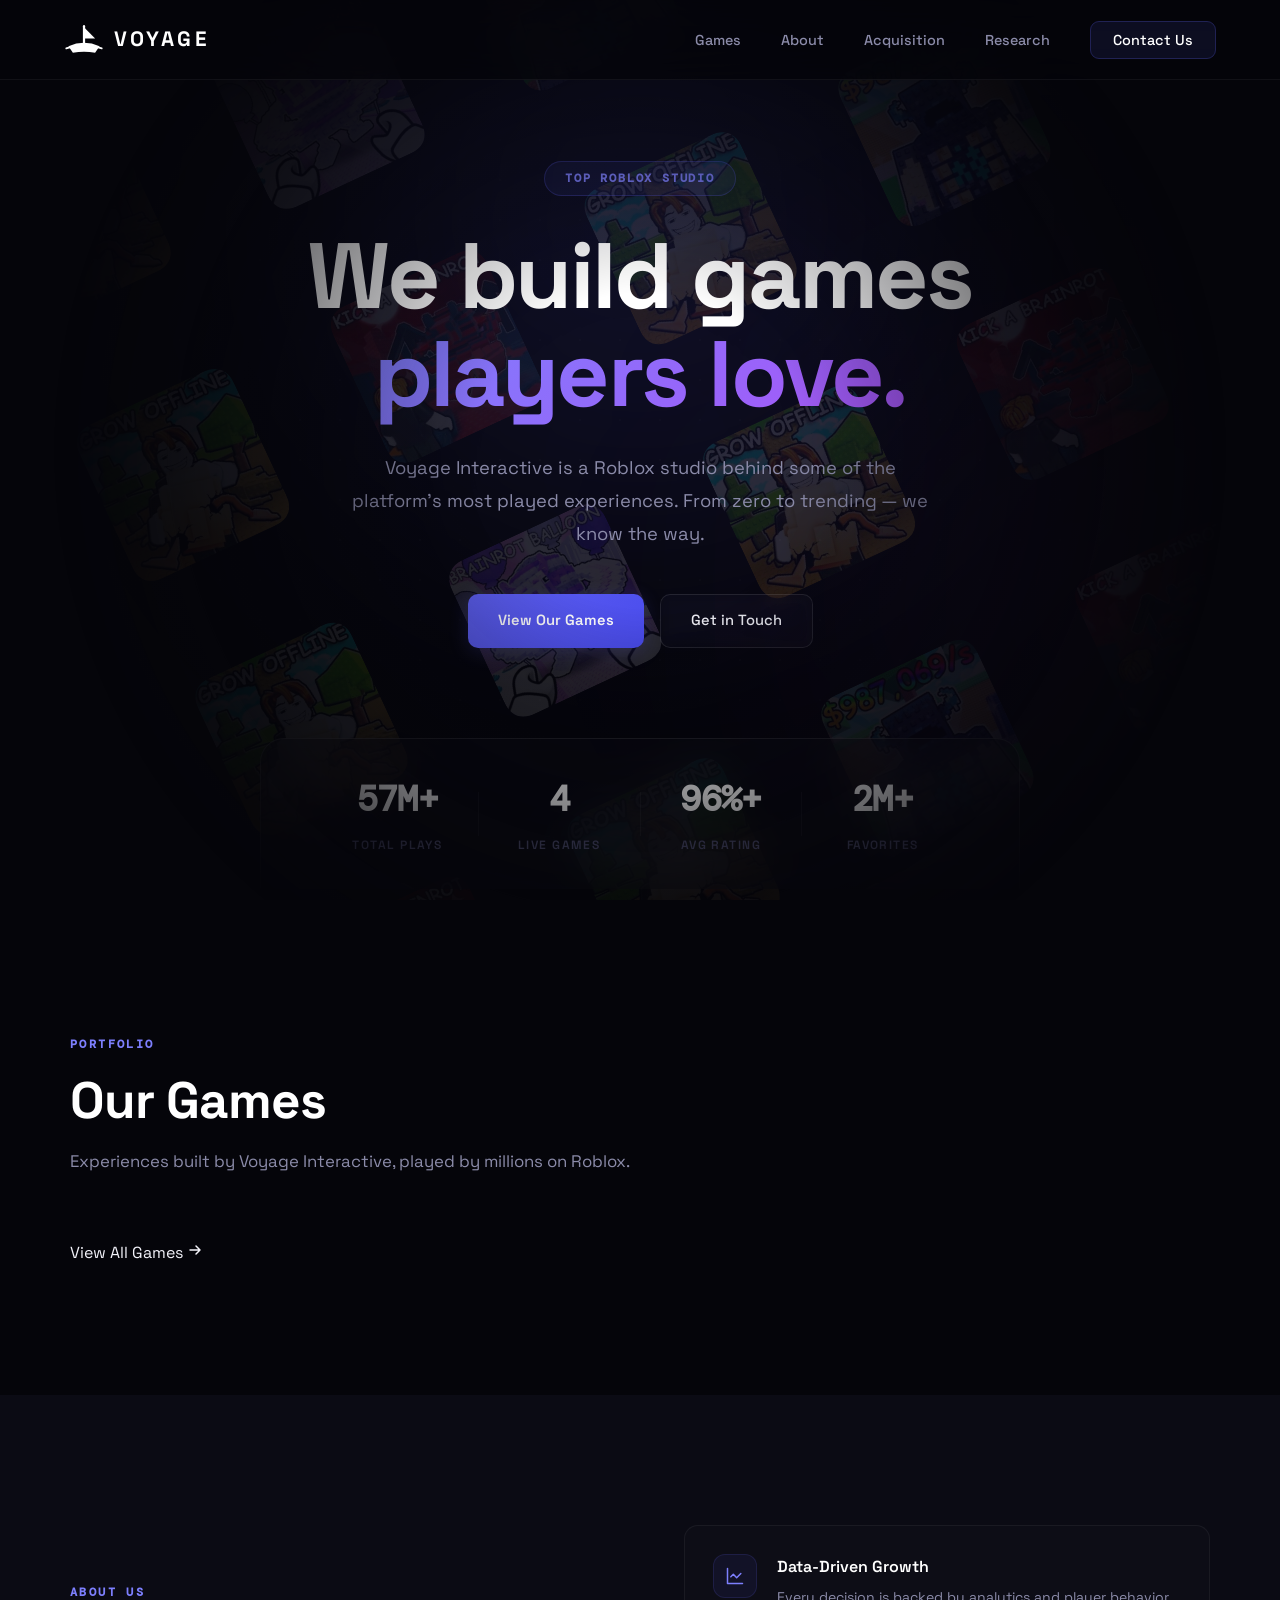
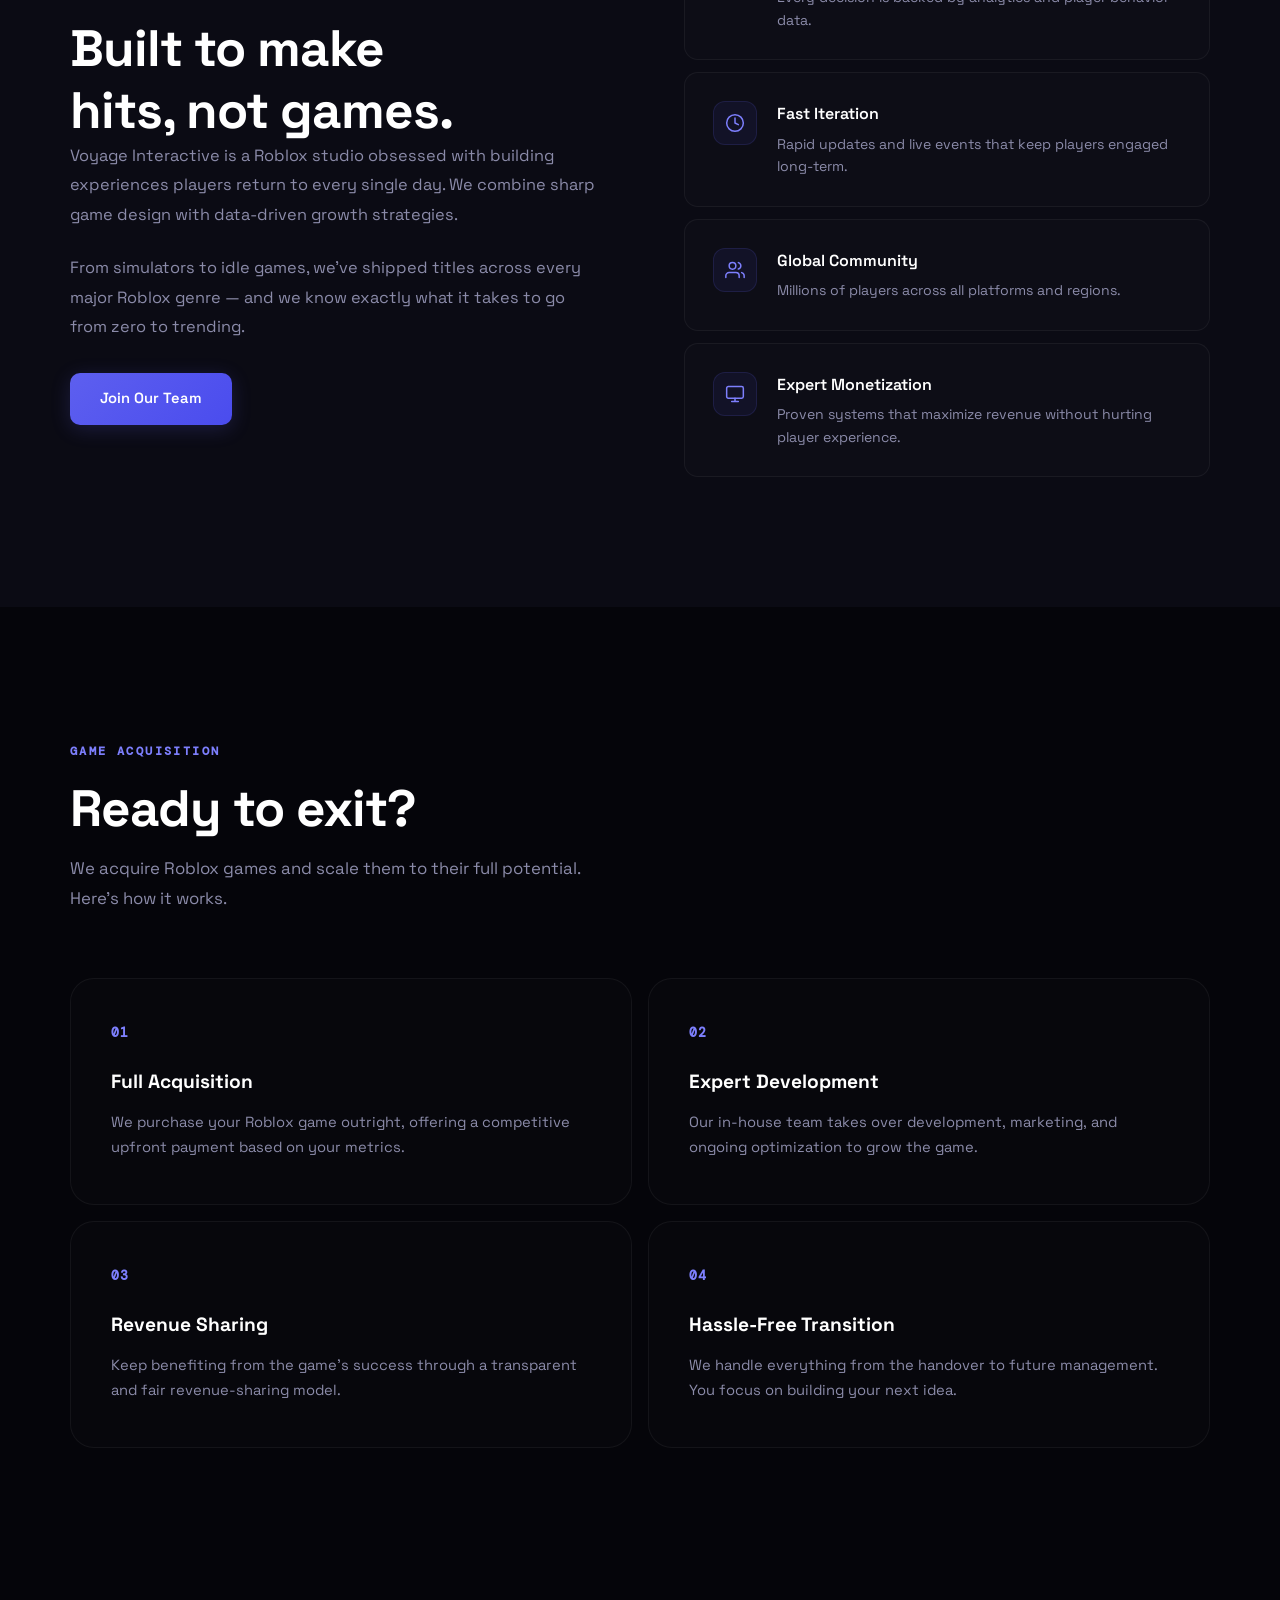
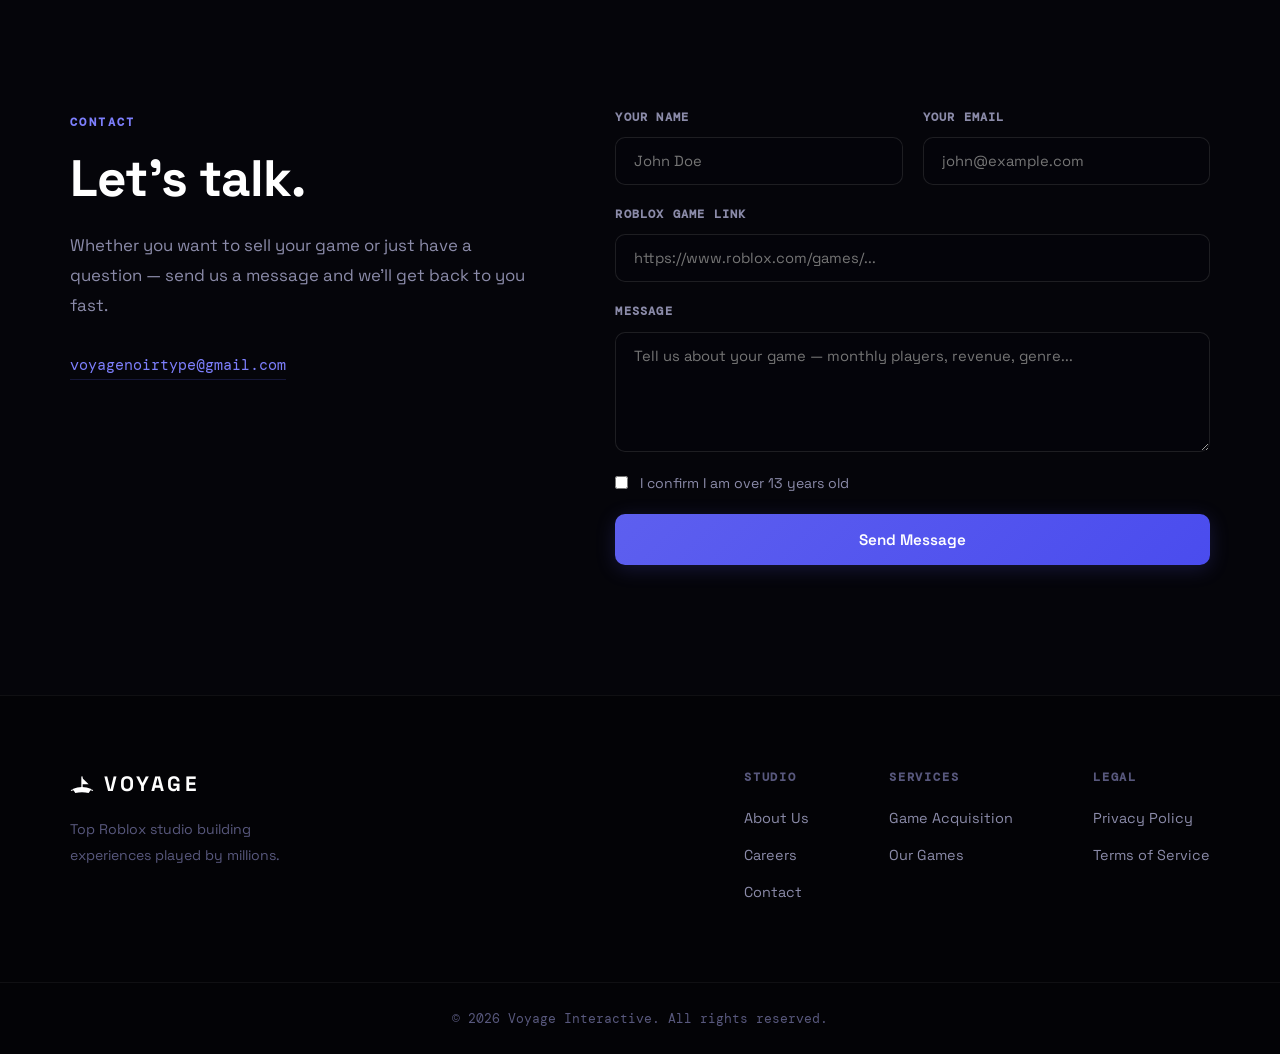
==== index.html @ b9ef0194 "index.html" ====
<!DOCTYPE html>
<html lang="en">
<head>
  <meta charset="UTF-8" />
  <meta name="viewport" content="width=device-width, initial-scale=1.0" />
  <meta name="description" content="Voyage Interactive — Top Roblox game studio. We build, grow, and acquire Roblox games played by millions." />
  <title>Voyage Interactive</title>
  <link rel="icon" type="image/svg+xml" href="favicon.svg" />
  <link rel="stylesheet" href="css/style.css" />
  <link rel="preconnect" href="https://fonts.googleapis.com" />
  <link href="https://fonts.googleapis.com/css2?family=Space+Grotesk:wght@300;400;500;600;700&family=DM+Mono:wght@400;500&display=swap" rel="stylesheet" />
</head>
<body>

  <nav class="nav" id="nav">
    <a href="#" class="nav-logo">
      <svg width="40" height="35" viewBox="0 0 36 28" fill="none" xmlns="http://www.w3.org/2000/svg">
        <path d="M18 2 L18 18" stroke="white" stroke-width="2" stroke-linecap="round"/>
        <path d="M18 3 L28 13 L18 13 Z" fill="white"/>
        <path d="M4 20 Q18 14 32 20 L28 26 Q18 24 8 26 Z" fill="white"/>
        <path d="M2 22 Q18 16 34 22" stroke="white" stroke-width="1.5" stroke-linecap="round" fill="none"/>
      </svg>
      VOYAGE
    </a>
    <ul class="nav-links">
      <li><a href="#games">Games</a></li>
      <li><a href="#about">About</a></li>
      <li><a href="#acquisition">Acquisition</a></li>
      <li><a href="#assistant">Research</a></li>
      <li><a href="#contact" class="nav-cta">Contact Us</a></li>
    </ul>
    <button class="hamburger" id="hamburger" aria-label="Menu" aria-expanded="false" aria-controls="mobileMenu">
      <span></span><span></span><span></span>
    </button>
  </nav>

  <nav class="mobile-menu" id="mobileMenu" aria-label="Mobile Navigation">
    <a href="#games"       onclick="closeMenu()">Games</a>
    <a href="#about"       onclick="closeMenu()">About</a>
    <a href="#acquisition" onclick="closeMenu()">Acquisition</a>
    <a href="#assistant"   onclick="closeMenu()">Research</a>
    <a href="#contact"     onclick="closeMenu()">Contact Us</a>
  </nav>

  <!-- ===== HERO ===== -->
  <section class="hero">
    <canvas id="heroCanvas"></canvas>
    <div class="hero-glow hero-glow--1"></div>
    <div class="hero-glow hero-glow--2"></div>
    <div class="grid-overlay"></div>

    <div class="hero-inner animate-reveal">
      <div class="hero-badge">Top Roblox Studio</div>
      <h1 class="hero-title">We build games<br><span>players love.</span></h1>
      <p class="hero-sub">Voyage Interactive is a Roblox studio behind some of the platform's most played experiences. From zero to trending — we know the way.</p>
      <div class="hero-btns">
        <a href="#games" class="btn-primary">View Our Games</a>
        <a href="mailto:voyagenoirtype@gmail.com" class="btn-secondary">Get in Touch</a>
      </div>
    </div>

    <div class="hero-stats-bar animate-reveal">
      <div class="hero-stat">
        <span class="hero-stat-num" data-stat="plays">57M+</span>
        <span class="hero-stat-label">Total Plays</span>
      </div>
      <div class="hero-stat-divider"></div>
      <div class="hero-stat">
        <span class="hero-stat-num" data-stat="games">4</span>
        <span class="hero-stat-label">Live Games</span>
      </div>
      <div class="hero-stat-divider"></div>
      <div class="hero-stat">
        <span class="hero-stat-num" data-stat="rating">96%+</span>
        <span class="hero-stat-label">Avg Rating</span>
      </div>
      <div class="hero-stat-divider"></div>
      <div class="hero-stat">
        <span class="hero-stat-num" data-stat="favorites">2M+</span>
        <span class="hero-stat-label">Favorites</span>
      </div>
    </div>
  </section>

  <!-- ===== GAMES ===== -->
  <section class="section" id="games">
    <div class="container">
      <div class="section-header">
        <span class="section-label">Portfolio</span>
        <h2 class="section-title">Our Games</h2>
        <p class="section-sub">Experiences built by Voyage Interactive, played by millions on Roblox.</p>
      </div>

      <!-- Populated by js/games-data.js -->
      <div class="games-grid" data-games-grid="preview"></div>

      <div class="games-footer">
        <a href="games.html" class="btn-view-all">
          View All Games
          <svg width="16" height="16" viewBox="0 0 16 16" fill="none"><path d="M3 8h10M9 4l4 4-4 4" stroke="currentColor" stroke-width="1.5" stroke-linecap="round" stroke-linejoin="round"/></svg>
        </a>
      </div>
    </div>
  </section>

  <!-- ===== ABOUT ===== -->
  <section class="section section--dark" id="about">
    <div class="container">
      <div class="about-grid">
        <div class="about-left">
          <span class="section-label">About Us</span>
          <h2 class="section-title">Built to make<br>hits, not games.</h2>
          <p>Voyage Interactive is a Roblox studio obsessed with building experiences players return to every single day. We combine sharp game design with data-driven growth strategies.</p>
          <p>From simulators to idle games, we've shipped titles across every major Roblox genre — and we know exactly what it takes to go from zero to trending.</p>
          <a href="mailto:voyagenoirtype@gmail.com" class="btn-primary" style="margin-top:8px">Join Our Team</a>
        </div>
        <div class="about-right">
          <div class="about-features">
            <div class="feature animate-reveal">
              <div class="feature-icon">
                <svg width="20" height="20" viewBox="0 0 24 24" fill="none" stroke="currentColor" stroke-width="1.8" stroke-linecap="round" stroke-linejoin="round"><path d="M3 3v18h18"/><path d="m19 9-5 5-4-4-3 3"/></svg>
              </div>
              <div>
                <h4>Data-Driven Growth</h4>
                <p>Every decision is backed by analytics and player behavior data.</p>
              </div>
            </div>
            <div class="feature animate-reveal">
              <div class="feature-icon">
                <svg width="20" height="20" viewBox="0 0 24 24" fill="none" stroke="currentColor" stroke-width="1.8" stroke-linecap="round" stroke-linejoin="round"><circle cx="12" cy="12" r="10"/><path d="M12 6v6l4 2"/></svg>
              </div>
              <div>
                <h4>Fast Iteration</h4>
                <p>Rapid updates and live events that keep players engaged long-term.</p>
              </div>
            </div>
            <div class="feature animate-reveal">
              <div class="feature-icon">
                <svg width="20" height="20" viewBox="0 0 24 24" fill="none" stroke="currentColor" stroke-width="1.8" stroke-linecap="round" stroke-linejoin="round"><path d="M17 21v-2a4 4 0 0 0-4-4H5a4 4 0 0 0-4 4v2"/><circle cx="9" cy="7" r="4"/><path d="M23 21v-2a4 4 0 0 0-3-3.87"/><path d="M16 3.13a4 4 0 0 1 0 7.75"/></svg>
              </div>
              <div>
                <h4>Global Community</h4>
                <p>Millions of players across all platforms and regions.</p>
              </div>
            </div>
            <div class="feature animate-reveal">
              <div class="feature-icon">
                <svg width="20" height="20" viewBox="0 0 24 24" fill="none" stroke="currentColor" stroke-width="1.8" stroke-linecap="round" stroke-linejoin="round"><rect x="2" y="3" width="20" height="14" rx="2"/><path d="M8 21h8M12 17v4"/></svg>
              </div>
              <div>
                <h4>Expert Monetization</h4>
                <p>Proven systems that maximize revenue without hurting player experience.</p>
              </div>
            </div>
          </div>
        </div>
      </div>
    </div>
  </section>

  <!-- ===== ACQUISITION ===== -->
  <section class="section" id="acquisition">
    <div class="container">
      <div class="section-header">
        <span class="section-label">Game Acquisition</span>
        <h2 class="section-title">Ready to exit?</h2>
        <p class="section-sub">We acquire Roblox games and scale them to their full potential. Here's how it works.</p>
      </div>

      <div class="steps">
        <div class="step animate-reveal">
          <div class="step-num">01</div>
          <div class="step-body">
            <h3>Full Acquisition</h3>
            <p>We purchase your Roblox game outright, offering a competitive upfront payment based on your metrics.</p>
          </div>
        </div>
        <div class="step animate-reveal">
          <div class="step-num">02</div>
          <div class="step-body">
            <h3>Expert Development</h3>
            <p>Our in-house team takes over development, marketing, and ongoing optimization to grow the game.</p>
          </div>
        </div>
        <div class="step animate-reveal">
          <div class="step-num">03</div>
          <div class="step-body">
            <h3>Revenue Sharing</h3>
            <p>Keep benefiting from the game's success through a transparent and fair revenue-sharing model.</p>
          </div>
        </div>
        <div class="step animate-reveal">
          <div class="step-num">04</div>
          <div class="step-body">
            <h3>Hassle-Free Transition</h3>
            <p>We handle everything from the handover to future management. You focus on building your next idea.</p>
          </div>
        </div>
      </div>
    </div>
  </section>

  <!-- ===== CONTACT ===== -->
  <section class="section" id="contact">
    <div class="container">
      <div class="contact-wrap">
        <div class="contact-left">
          <span class="section-label">Contact</span>
          <h2 class="section-title">Let's talk.</h2>
          <p>Whether you want to sell your game or just have a question — send us a message and we'll get back to you fast.</p>
          <a href="mailto:voyagenoirtype@gmail.com" class="contact-email">voyagenoirtype@gmail.com</a>
        </div>
        <div class="contact-right">
          <form class="contact-form" id="contactForm">
            <div class="form-row">
              <div class="form-group">
                <label for="nameInput">Your Name</label>
                <input type="text" id="nameInput" name="name" placeholder="John Doe" required />
              </div>
              <div class="form-group">
                <label for="emailInput">Your Email</label>
                <input type="email" id="emailInput" name="email" placeholder="john@example.com" required />
              </div>
            </div>
            <div class="form-group">
              <label for="linkInput">Roblox Game Link</label>
              <input type="url" id="linkInput" name="game_link" placeholder="https://www.roblox.com/games/..." />
            </div>
            <div class="form-group">
              <label for="msgInput">Message</label>
              <textarea id="msgInput" name="message" placeholder="Tell us about your game — monthly players, revenue, genre..." rows="5"></textarea>
            </div>
            <label class="checkbox-label" for="ageCheckbox">
              <input type="checkbox" id="ageCheckbox" required />
              <span>I confirm I am over 13 years old</span>
            </label>
            <button type="submit" class="btn-primary btn-full">Send Message</button>
          </form>
        </div>
      </div>
    </div>
  </section>

  <!-- ===== FOOTER ===== -->
  <footer class="footer">
    <div class="container footer-inner">
      <div class="footer-brand">
        <a href="#" class="nav-logo footer-logo">
          <svg width="24" height="20" viewBox="0 0 36 28" fill="none">
            <path d="M18 2 L18 18" stroke="white" stroke-width="2" stroke-linecap="round"/>
            <path d="M18 3 L28 13 L18 13 Z" fill="white"/>
            <path d="M4 20 Q18 14 32 20 L28 26 Q18 24 8 26 Z" fill="white"/>
            <path d="M2 22 Q18 16 34 22" stroke="white" stroke-width="1.5" stroke-linecap="round" fill="none"/>
          </svg>
          VOYAGE
        </a>
        <p>Top Roblox studio building experiences played by millions.</p>
      </div>
      <div class="footer-links">
        <div class="footer-col">
          <h4>Studio</h4>
          <a href="#about">About Us</a>
          <a href="mailto:voyagenoirtype@gmail.com">Careers</a>
          <a href="mailto:voyagenoirtype@gmail.com">Contact</a>
        </div>
        <div class="footer-col">
          <h4>Services</h4>
          <a href="#acquisition">Game Acquisition</a>
          <a href="#games">Our Games</a>
        </div>
        <div class="footer-col">
          <h4>Legal</h4>
          <a href="#">Privacy Policy</a>
          <a href="#">Terms of Service</a>
        </div>
      </div>
    </div>
    <div class="footer-bottom">
      <div class="container">
        <p>© 2026 Voyage Interactive. All rights reserved.</p>
      </div>
    </div>
  </footer>

  <script src="js/games-data.js"></script>
  <script src="js/script.js"></script>
</body>
</html>
---- css/style.css ----
/* ===== RESET ===== */
*, *::before, *::after { box-sizing: border-box; margin: 0; padding: 0; }

:root {
  --bg: #05050a;
  --bg2: #0b0b14;
  --bg3: #111122;
  --accent: #5d5fef;
  --accent2: #7d7ffd;
  --text: #f3f3fa;
  --muted: #8b8ba9;
  --muted2: #58587d;
  --border: rgba(255,255,255,0.05);
  --border2: rgba(255,255,255,0.1);
  --card: rgba(255,255,255,0.02);
  --radius: 14px;
  --radius-lg: 24px;
}

html { scroll-behavior: smooth; }

body {
  font-family: 'Space Grotesk', sans-serif;
  background: var(--bg);
  color: var(--text);
  line-height: 1.6;
  overflow-x: hidden;
}

a { text-decoration: none; color: inherit; }
ul { list-style: none; }
p { color: var(--muted); line-height: 1.8; }

/* ===== CANVAS BACKGROUND ===== */
#heroCanvas {
  position: absolute;
  top: 0;
  left: 0;
  width: 100%;
  height: 100%;
  z-index: 1;
  pointer-events: none;
}

/* ===== HERO ===== */
.hero {
  min-height: 100vh;
  display: flex;
  flex-direction: column;
  align-items: center;
  justify-content: center;
  position: relative;
  text-align: center;
  padding: 150px 24px 0;
  overflow: hidden;
  background: var(--bg);
  
  /* MASCHERA AVANZATA NATIVA: Sfuma a 0 le icone ai lati e sui bordi in modo morbido e impercettibile */
  mask-image: radial-gradient(circle at 50% 50%, black 20%, transparent 75%);
  -webkit-mask-image: radial-gradient(circle at 50% 50%, black 20%, transparent 75%);
}

/* ===== BUTTONS ===== */
.btn-primary {
  display: inline-flex;
  align-items: center;
  gap: 8px;
  background: linear-gradient(135deg, var(--accent), #4a4cee);
  color: #fff;
  padding: 14px 30px;
  border-radius: 10px;
  font-weight: 600;
  font-size: 0.92rem;
  font-family: 'Space Grotesk', sans-serif;
  border: none;
  cursor: pointer;
  transition: all 0.3s cubic-bezier(0.16, 1, 0.3, 1);
  box-shadow: 0 4px 20px rgba(93,95,239,0.2);
}
.btn-primary:hover {
  transform: translateY(-2px);
  box-shadow: 0 12px 28px rgba(93,95,239,0.4);
  background: linear-gradient(135deg, var(--accent2), var(--accent));
}

.btn-secondary {
  display: inline-flex;
  align-items: center;
  gap: 8px;
  background: rgba(255, 255, 255, 0.02);
  color: var(--text);
  padding: 14px 30px;
  border-radius: 10px;
  font-weight: 500;
  font-size: 0.92rem;
  border: 1px solid var(--border2);
  cursor: pointer;
  backdrop-filter: blur(8px);
  transition: all 0.3s cubic-bezier(0.16, 1, 0.3, 1);
}
.btn-secondary:hover {
  border-color: var(--accent2);
  background: rgba(93,95,239,0.08);
  transform: translateY(-2px);
}

.btn-full { width: 100%; justify-content: center; padding: 16px; font-size: 0.95rem; }

/* ===== NAV ===== */
.nav {
  position: fixed;
  top: 0; left: 0; right: 0;
  z-index: 100;
  display: flex;
  align-items: center;
  justify-content: space-between;
  padding: 22px 64px;
  background: rgba(5,5,10,0.75);
  backdrop-filter: blur(24px);
  border-bottom: 1px solid var(--border);
  transition: all 0.3s ease;
}
.nav.scrolled {
  padding: 14px 64px;
  background: rgba(5,5,10,0.9);
  box-shadow: 0 10px 30px rgba(0,0,0,0.3);
}

.nav-logo {
  display: flex;
  align-items: center;
  gap: 10px;
  font-size: 1.3rem;
  font-weight: 700;
  color: #fff;
  letter-spacing: 0.15em;
}

.nav-links {
  display: flex;
  align-items: center;
  gap: 40px;
}
.nav-links a {
  font-size: 0.9rem;
  color: var(--muted);
  font-weight: 500;
  transition: color 0.2s;
}
.nav-links a:hover { color: #fff; }

.nav-cta {
  color: #fff !important;
  background: rgba(93,95,239,0.1);
  border: 1px solid rgba(93,95,239,0.25);
  padding: 9px 22px;
  border-radius: 9px;
  transition: all 0.2s ease !important;
}
.nav-cta:hover { background: rgba(93,95,239,0.25) !important; border-color: var(--accent2) !important; }

.hamburger {
  display: none;
  flex-direction: column;
  gap: 5px;
  background: none;
  border: none;
  cursor: pointer;
  padding: 4px;
}
.hamburger span {
  display: block;
  width: 24px;
  height: 2px;
  background: var(--text);
  border-radius: 2px;
  transition: all 0.3s ease;
}
.hamburger[aria-expanded="true"] span:nth-child(1) { transform: translateY(7px) rotate(45deg); }
.hamburger[aria-expanded="true"] span:nth-child(2) { opacity: 0; }
.hamburger[aria-expanded="true"] span:nth-child(3) { transform: translateY(-7px) rotate(-45deg); }

/* ===== MOBILE MENU ===== */
.mobile-menu {
  display: none;
  position: fixed;
  top: 70px; left: 0; right: 0;
  z-index: 99;
  background: rgba(11,11,20,0.95);
  backdrop-filter: blur(20px);
  border-bottom: 1px solid var(--border);
  flex-direction: column;
}
.mobile-menu a {
  padding: 18px 32px;
  font-size: 1rem;
  color: var(--muted);
  border-bottom: 1px solid var(--border);
  transition: all 0.2s;
}
.mobile-menu a:hover { color: #fff; background: rgba(255,255,255,0.02); }
.mobile-menu.open { display: flex; }

/* Chat wrapper */
.chat-wrap { max-width: 720px; margin: 0 auto; }

.chat-output {
  min-height: 260px;
  max-height: 420px;
  overflow-y: auto;
  display: flex;
  flex-direction: column;
  gap: 12px;
  padding: 24px;
  background: rgba(255,255,255,0.04);
  border: 1px solid rgba(255,255,255,0.08);
  border-radius: 16px 16px 0 0;
}

.chat-message { padding: 14px 18px; border-radius: 12px; font-size: 0.95rem; line-height: 1.6; }
.chat-message--user    { background: rgba(255,255,255,0.08); align-self: flex-end; max-width: 80%; }
.chat-message--assistant { background: rgba(255,255,255,0.04); border: 1px solid rgba(255,255,255,0.08); }
.chat-message--error   { background: rgba(255,80,80,0.1); border: 1px solid rgba(255,80,80,0.2); }

.chat-topic   { font-weight: 600; margin-bottom: 6px; }
.chat-sources, .chat-tools { font-size: 0.8rem; opacity: 0.5; margin-top: 8px; }

/* Loader puntini */
.chat-loader { display: flex; gap: 6px; padding: 18px; }
.chat-loader span { width: 7px; height: 7px; border-radius: 50%; background: currentColor; opacity: 0.4; animation: blink 1.2s infinite; }
.chat-loader span:nth-child(2) { animation-delay: 0.2s; }
.chat-loader span:nth-child(3) { animation-delay: 0.4s; }
@keyframes blink { 0%,80%,100%{ opacity:0.2 } 40%{ opacity:1 } }

.chat-form {
  display: flex;
  gap: 10px;
  padding: 14px;
  background: rgba(255,255,255,0.04);
  border: 1px solid rgba(255,255,255,0.08);
  border-top: none;
  border-radius: 0 0 16px 16px;
}
.chat-form input { flex: 1; background: transparent; border: none; outline: none; color: inherit; font-size: 0.95rem; }
.chat-form .btn-primary { display: flex; align-items: center; gap: 8px; white-space: nowrap; }

.chat-footer { text-align: right; margin-top: 10px; }
.chat-reset  { background: none; border: none; color: inherit; opacity: 0.4; font-size: 0.8rem; cursor: pointer; display: inline-flex; align-items: center; gap: 5px; }
.chat-reset:hover { opacity: 0.8; }

/* ===== HERO ===== */
.hero {
  min-height: 100vh;
  display: flex;
  flex-direction: column;
  align-items: center;
  justify-content: center;
  position: relative;
  text-align: center;
  padding: 150px 24px 0;
  overflow: hidden;
  /* MIGLIORATO: Gradiente radiale scuro potenziato per nascondere la comparsa/scomparsa delle icone sui bordi dello schermo */
  background: radial-gradient(circle at 50% 50%, transparent 10%, var(--bg) 80%);
}

.hero-glow {
  position: absolute;
  border-radius: 50%;
  filter: blur(140px);
  pointer-events: none;
  z-index: 1;
}
.hero-glow--1 {
  width: 600px; height: 600px;
  background: rgba(93,95,239,0.15);
  top: -80px; left: 50%;
  transform: translateX(-50%);
}
.hero-glow--2 {
  width: 500px; height: 500px;
  background: rgba(168,85,247,0.06);
  bottom: 50px; right: -50px;
}

.grid-overlay {
  position: absolute;
  inset: 0;
  background-image: radial-gradient(rgba(255,255,255,0.015) 1px, transparent 0);
  background-size: 40px 40px;
  /* Maschera progressiva che sfuma dolcemente gli elementi dello sfondo */
  mask-image: radial-gradient(ellipse 70% 70% at 50% 50%, black 30%, transparent 100%);
  -webkit-mask-image: radial-gradient(ellipse 70% 70% at 50% 50%, black 30%, transparent 100%);
  pointer-events: none;
  z-index: 1;
}

.hero-inner { position: relative; z-index: 2; max-width: 800px; }

.hero-badge {
  display: inline-block;
  background: rgba(93,95,239,0.1);
  border: 1px solid rgba(93,95,239,0.3);
  color: var(--accent2);
  font-size: 0.75rem;
  font-weight: 600;
  letter-spacing: 0.15em;
  text-transform: uppercase;
  padding: 7px 20px;
  border-radius: 99px;
  margin-bottom: 32px;
  font-family: 'DM Mono', monospace;
}

.hero-title {
  font-size: clamp(3.2rem, 9vw, 5.8rem);
  font-weight: 700;
  line-height: 1.05;
  color: #fff;
  margin-bottom: 28px;
  letter-spacing: -0.03em;
}
.hero-title span {
  background: linear-gradient(135deg, var(--accent2), #a855f7);
  -webkit-background-clip: text;
  -webkit-text-fill-color: transparent;
  background-clip: text;
}

.hero-sub {
  font-size: 1.15rem;
  color: var(--muted);
  max-width: 600px;
  margin: 0 auto 44px;
  line-height: 1.8;
}

.hero-btns { display: flex; gap: 16px; justify-content: center; flex-wrap: wrap; }

.hero-stats-bar {
  position: relative;
  z-index: 2;
  display: flex;
  align-items: center;
  margin-top: 90px;
  padding: 32px 56px;
  background: rgba(11,11,20,0.5);
  backdrop-filter: blur(20px);
  border: 1px solid var(--border2);
  border-bottom: none;
  border-radius: var(--radius-lg) var(--radius-lg) 0 0;
  width: 100%;
  max-width: 760px;
}
.hero-stat { flex: 1; text-align: center; }
.hero-stat-num {
  display: block;
  font-size: 2.2rem;
  font-weight: 700;
  color: #fff;
  letter-spacing: -0.02em;
  font-family: 'DM Mono', monospace;
  margin-bottom: 4px;
}
.hero-stat-label {
  font-size: 0.75rem;
  color: var(--muted2);
  text-transform: uppercase;
  letter-spacing: 0.12em;
  font-weight: 600;
}
.hero-stat-divider { width: 1px; height: 44px; background: var(--border); flex-shrink: 0; }

/* ===== SECTIONS ===== */
.section { padding: 130px 24px; position: relative; z-index: 3; }
.section--dark { background: var(--bg2); }
.container { max-width: 1140px; margin: 0 auto; }

.section-header { margin-bottom: 64px; text-align: left; }
.section-header .section-sub { max-width: 560px; margin-top: 14px; font-size: 1.05rem; }

.section-label {
  display: inline-block;
  font-family: 'DM Mono', monospace;
  font-size: 0.75rem;
  font-weight: 600;
  color: var(--accent2);
  text-transform: uppercase;
  letter-spacing: 0.2em;
  margin-bottom: 16px;
}

.section-title {
  font-size: clamp(2.2rem, 5vw, 3.2rem);
  font-weight: 700;
  color: #fff;
  letter-spacing: -0.02em;
  line-height: 1.2;
}

/* ===== PREMIUM GAMES GRID ===== */
.games-grid {
  display: flex;
  flex-direction: column;
  gap: 16px;
}

.game-card {
  display: flex;
  align-items: center;
  gap: 32px;
  padding: 32px 40px;
  background: linear-gradient(145deg, rgba(255,255,255,0.03) 0%, rgba(255,255,255,0.01) 100%);
  border: 1px solid var(--border);
  border-radius: var(--radius-lg);
  transition: all 0.4s cubic-bezier(0.16, 1, 0.3, 1);
  color: inherit;
  position: relative;
}
.game-card:hover {
  background: linear-gradient(145deg, rgba(93,95,239,0.06) 0%, rgba(255,255,255,0.01) 100%);
  border-color: rgba(93,95,239,0.3);
  transform: translateY(-4px);
  box-shadow: 0 20px 40px rgba(0,0,0,0.4);
}

.game-card-icon {
  width: 110px;
  height: 110px;
  border-radius: 22px;
  overflow: hidden;
  flex-shrink: 0;
  border: 1px solid var(--border2);
  box-shadow: 0 12px 32px rgba(0,0,0,0.6);
}
.game-card-icon img {
  width: 100%; height: 100%; object-fit: cover; display: block;
  transition: transform 0.4s cubic-bezier(0.16, 1, 0.3, 1);
}
.game-card:hover .game-card-icon img { transform: scale(1.08); }

.game-card-body { flex: 1; min-width: 0; }

.game-card-top { display: flex; align-items: center; gap: 16px; margin-bottom: 8px; }
.game-card-top h3 { font-size: 1.25rem; font-weight: 700; color: #fff; letter-spacing: -0.01em; }

.game-badge {
  font-size: 0.72rem; font-weight: 600; font-family: 'DM Mono', monospace;
  color: var(--accent2); background: rgba(93,95,239,0.08);
  border: 1px solid rgba(93,95,239,0.2); padding: 4px 12px; border-radius: 99px;
}

.game-card-body > p { font-size: 0.95rem; color: var(--muted); margin-bottom: 20px; }

.game-stats { display: flex; gap: 36px; }
.gs-num {
  display: block; font-size: 1.05rem; font-weight: 600; color: #fff;
  font-family: 'DM Mono', monospace; margin-bottom: 2px;
}
.gs-label { font-size: 0.72rem; color: var(--muted2); text-transform: uppercase; letter-spacing: 0.1em; }

.game-card-arrow { color: var(--muted2); flex-shrink: 0; transition: all 0.3s; }
.game-card:hover .game-card-arrow { color: var(--accent2); transform: translateX(6px); }

/* ===== ABOUT ===== */
.about-grid { display: grid; grid-template-columns: 1fr 1fr; gap: 88px; align-items: center; }
.about-left p { margin-bottom: 24px; font-size: 1.02rem; }
.about-features { display: flex; flex-direction: column; gap: 12px; }

.feature {
  display: flex; gap: 20px; padding: 28px;
  background: rgba(255,255,255,0.01);
  border: 1px solid var(--border); border-radius: var(--radius);
  transition: all 0.3s;
}
.feature:hover { border-color: var(--border2); background: rgba(255,255,255,0.03); }

.feature-icon {
  width: 44px; height: 44px; border-radius: 12px;
  background: rgba(93,95,239,0.08); border: 1px solid rgba(93,95,239,0.15);
  display: flex; align-items: center; justify-content: center; color: var(--accent2); flex-shrink: 0;
}
.feature h4 { font-size: 1rem; font-weight: 600; color: #fff; margin-bottom: 6px; }
.feature p { font-size: 0.88rem; color: var(--muted); line-height: 1.6; }

/* ===== STEPS ===== */
.steps { display: grid; grid-template-columns: repeat(2, 1fr); gap: 16px; }
.step {
  padding: 44px 40px; background: rgba(255,255,255,0.01);
  border: 1px solid var(--border); border-radius: var(--radius-lg); transition: all 0.3s;
}
.step:hover { border-color: rgba(93,95,239,0.2); background: rgba(93,95,239,0.02); }
.step-num {
  font-family: 'DM Mono', monospace; font-size: 0.8rem; font-weight: 600;
  color: var(--accent2); letter-spacing: 0.1em; margin-bottom: 24px;
}
.step h3 { font-size: 1.2rem; font-weight: 700; color: #fff; margin-bottom: 12px; }
.step p { font-size: 0.92rem; color: var(--muted); line-height: 1.7; }

/* ===== CONTACT ===== */
.contact-wrap { display: grid; grid-template-columns: 1fr 1.3fr; gap: 88px; align-items: start; }
.contact-left p { margin: 20px 0 32px; font-size: 1.05rem; }
.contact-email {
  font-family: 'DM Mono', monospace; font-size: 0.95rem; color: var(--accent2);
  border-bottom: 1px solid rgba(93,95,239,0.2); padding-bottom: 4px; transition: all 0.2s;
}
.contact-email:hover { border-color: var(--accent2); color: #fff; }

.contact-form { display: flex; flex-direction: column; gap: 20px; }
.form-row { display: grid; grid-template-columns: 1fr 1fr; gap: 20px; }
.form-group { display: flex; flex-direction: column; gap: 10px; }
.form-group label {
  font-size: 0.75rem; font-weight: 600; color: var(--muted);
  text-transform: uppercase; letter-spacing: 0.1em; font-family: 'DM Mono', monospace;
}
.contact-form input, .contact-form textarea {
  background: rgba(5,5,10,0.5); border: 1px solid var(--border2);
  border-radius: 10px; padding: 14px 18px; color: var(--text);
  font-family: 'Space Grotesk', sans-serif; font-size: 0.92rem; transition: all 0.2s; outline: none;
}
.contact-form input:focus, .contact-form textarea:focus {
  border-color: var(--accent); background: rgba(93,95,239,0.04);
  box-shadow: 0 0 0 4px rgba(93,95,239,0.15);
}
.checkbox-label { display: flex; align-items: center; gap: 12px; font-size: 0.88rem; color: var(--muted); cursor: pointer; }
.checkbox-label input { width: auto; accent-color: var(--accent); }

/* ===== FOOTER ===== */
.footer { background: #030306; border-top: 1px solid var(--border); padding-top: 72px; position: relative; z-index: 3; }
.footer-inner { display: flex; justify-content: space-between; gap: 48px; padding-bottom: 64px; flex-wrap: wrap; }
.footer-brand p { font-size: 0.88rem; color: var(--muted2); margin-top: 16px; max-width: 240px; }
.footer-links { display: flex; gap: 80px; flex-wrap: wrap; }
.footer-col h4 { font-size: 0.75rem; text-transform: uppercase; letter-spacing: 0.15em; color: var(--muted2); margin-bottom: 20px; font-family: 'DM Mono', monospace; font-weight: 600; }
.footer-col a { display: block; font-size: 0.9rem; color: var(--muted); margin-bottom: 14px; transition: color 0.2s; }
.footer-col a:hover { color: #fff; }
.footer-bottom { border-top: 1px solid var(--border); padding: 24px; text-align: center; }
.footer-bottom p { font-size: 0.8rem; color: var(--muted2); font-family: 'DM Mono', monospace; }

/* ===== SCROLL REVEAL ===== */
.reveal { opacity: 0; transform: translateY(30px); transition: opacity 0.8s cubic-bezier(0.16, 1, 0.3, 1), transform 0.8s cubic-bezier(0.16, 1, 0.3, 1); }
.reveal.visible { opacity: 1; transform: translateY(0); }

/* ===== RESPONSIVE ===== */
@media (max-width: 960px) {
  .about-grid, .contact-wrap { grid-template-columns: 1fr; gap: 56px; }
  .steps { grid-template-columns: 1fr; gap: 16px; }
}

@media (max-width: 768px) {
  .nav { padding: 18px 24px; }
  .nav.scrolled { padding: 14px 24px; }
  .nav-links { display: none; }
  .hamburger { display: flex; }
  .hero-stats-bar { flex-wrap: wrap; gap: 24px; padding: 24px; }
  .hero-stat-divider { display: none; }
  .game-card { flex-wrap: wrap; gap: 20px; padding: 24px; }
  .form-row { grid-template-columns: 1fr; }
  .footer-inner { flex-direction: column; gap: 40px; }
  .footer-links { gap: 48px; }
}
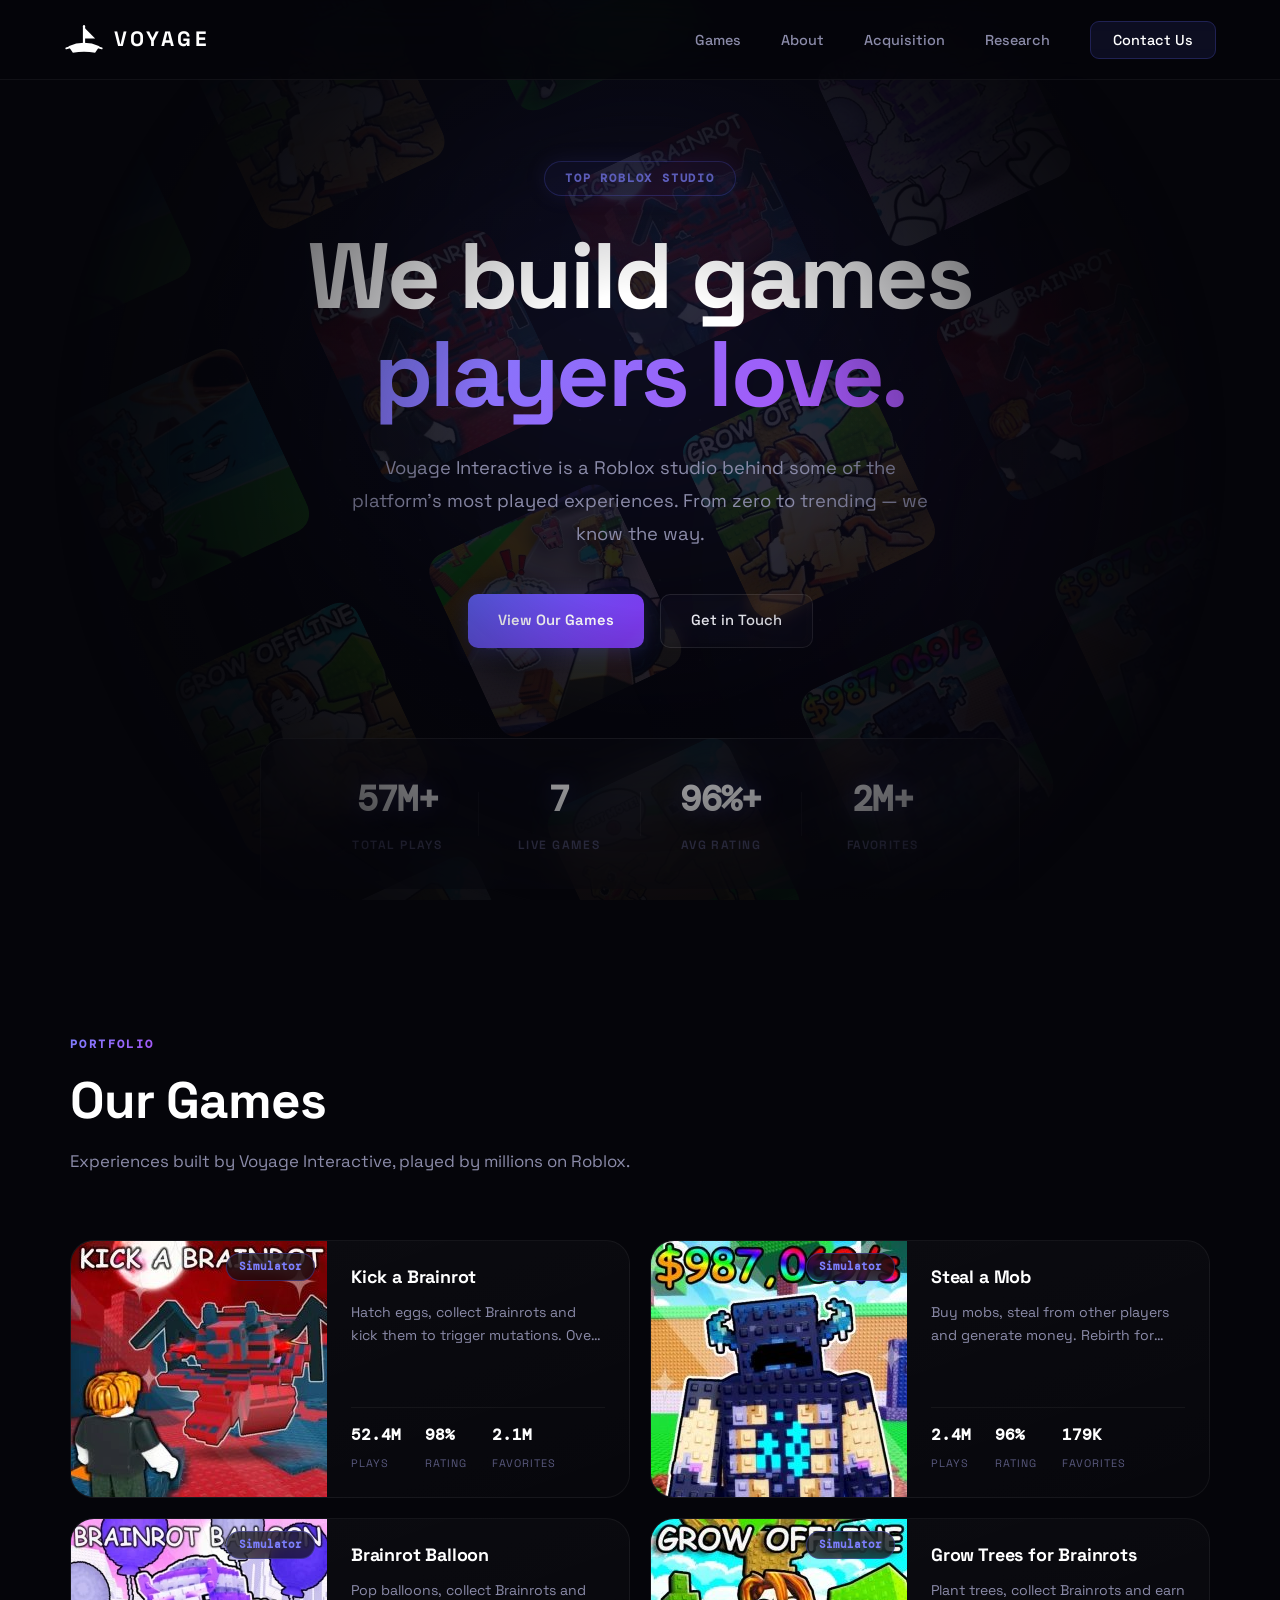
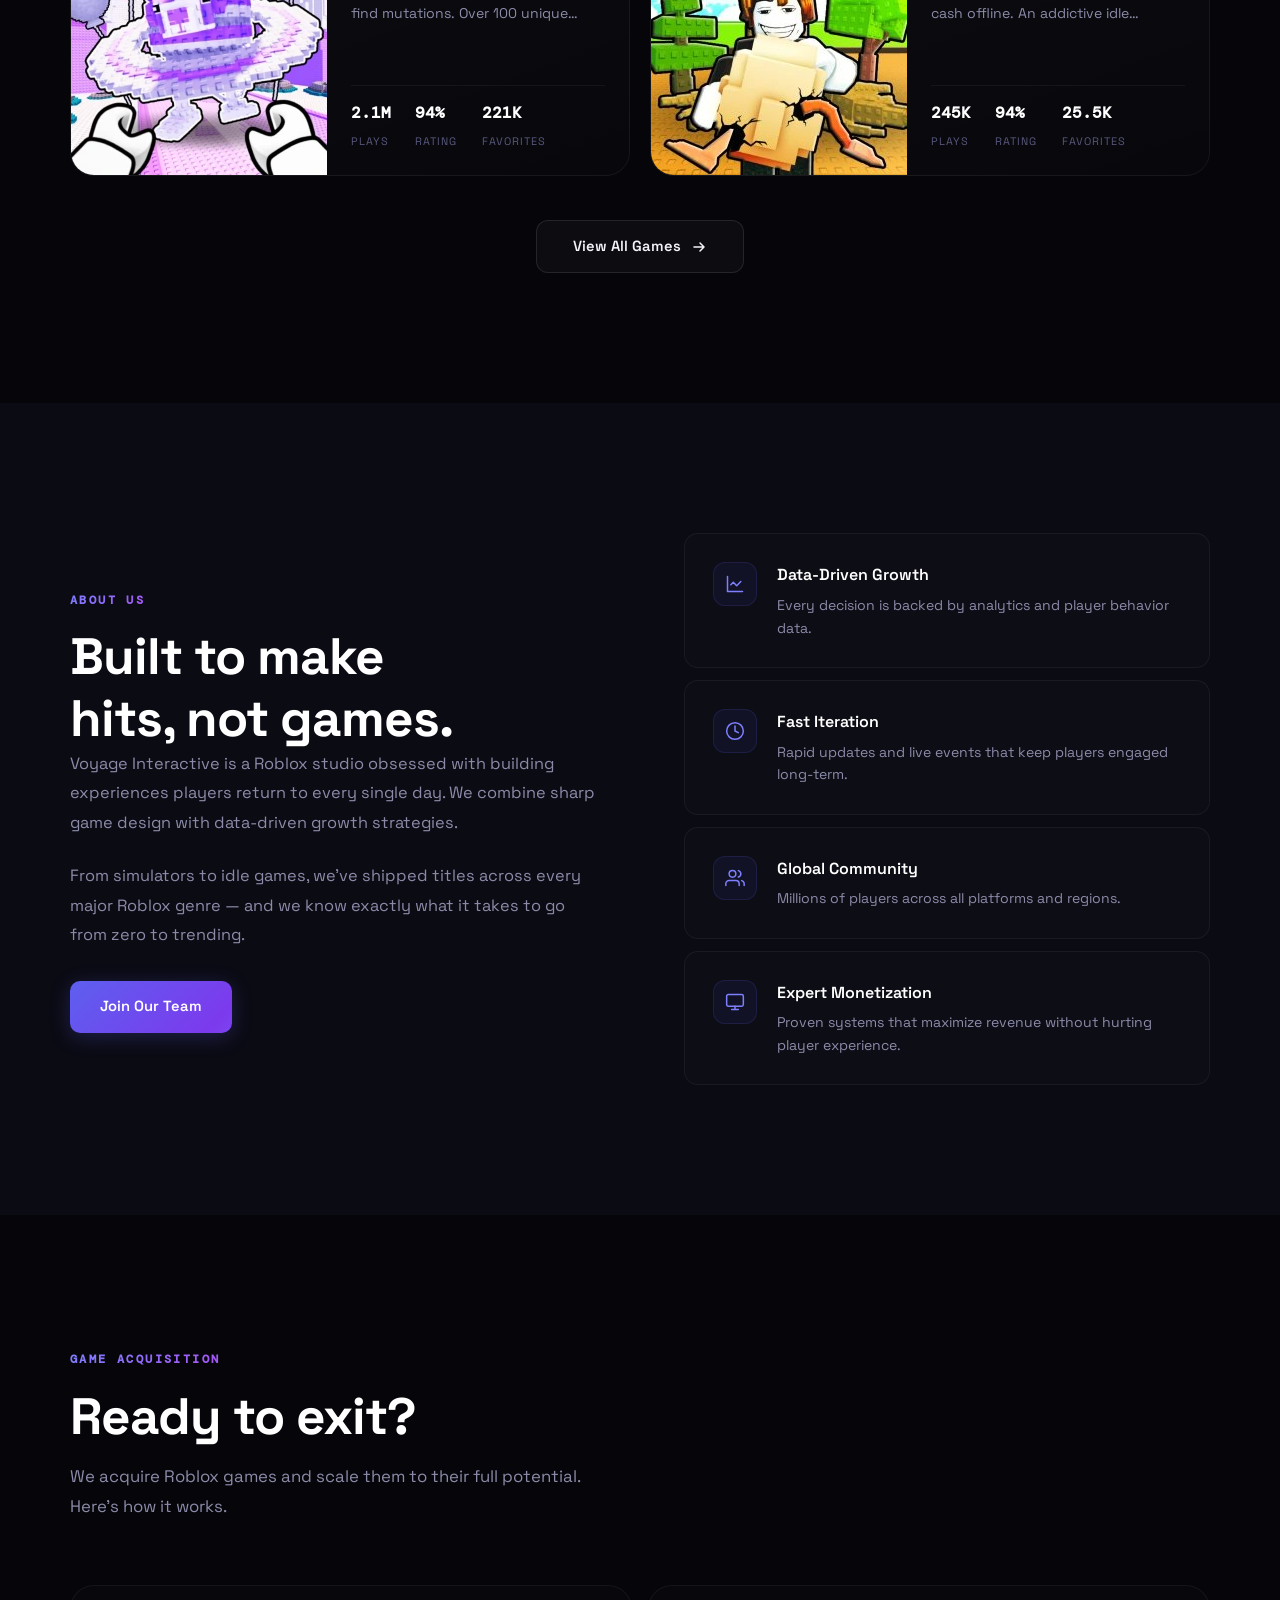
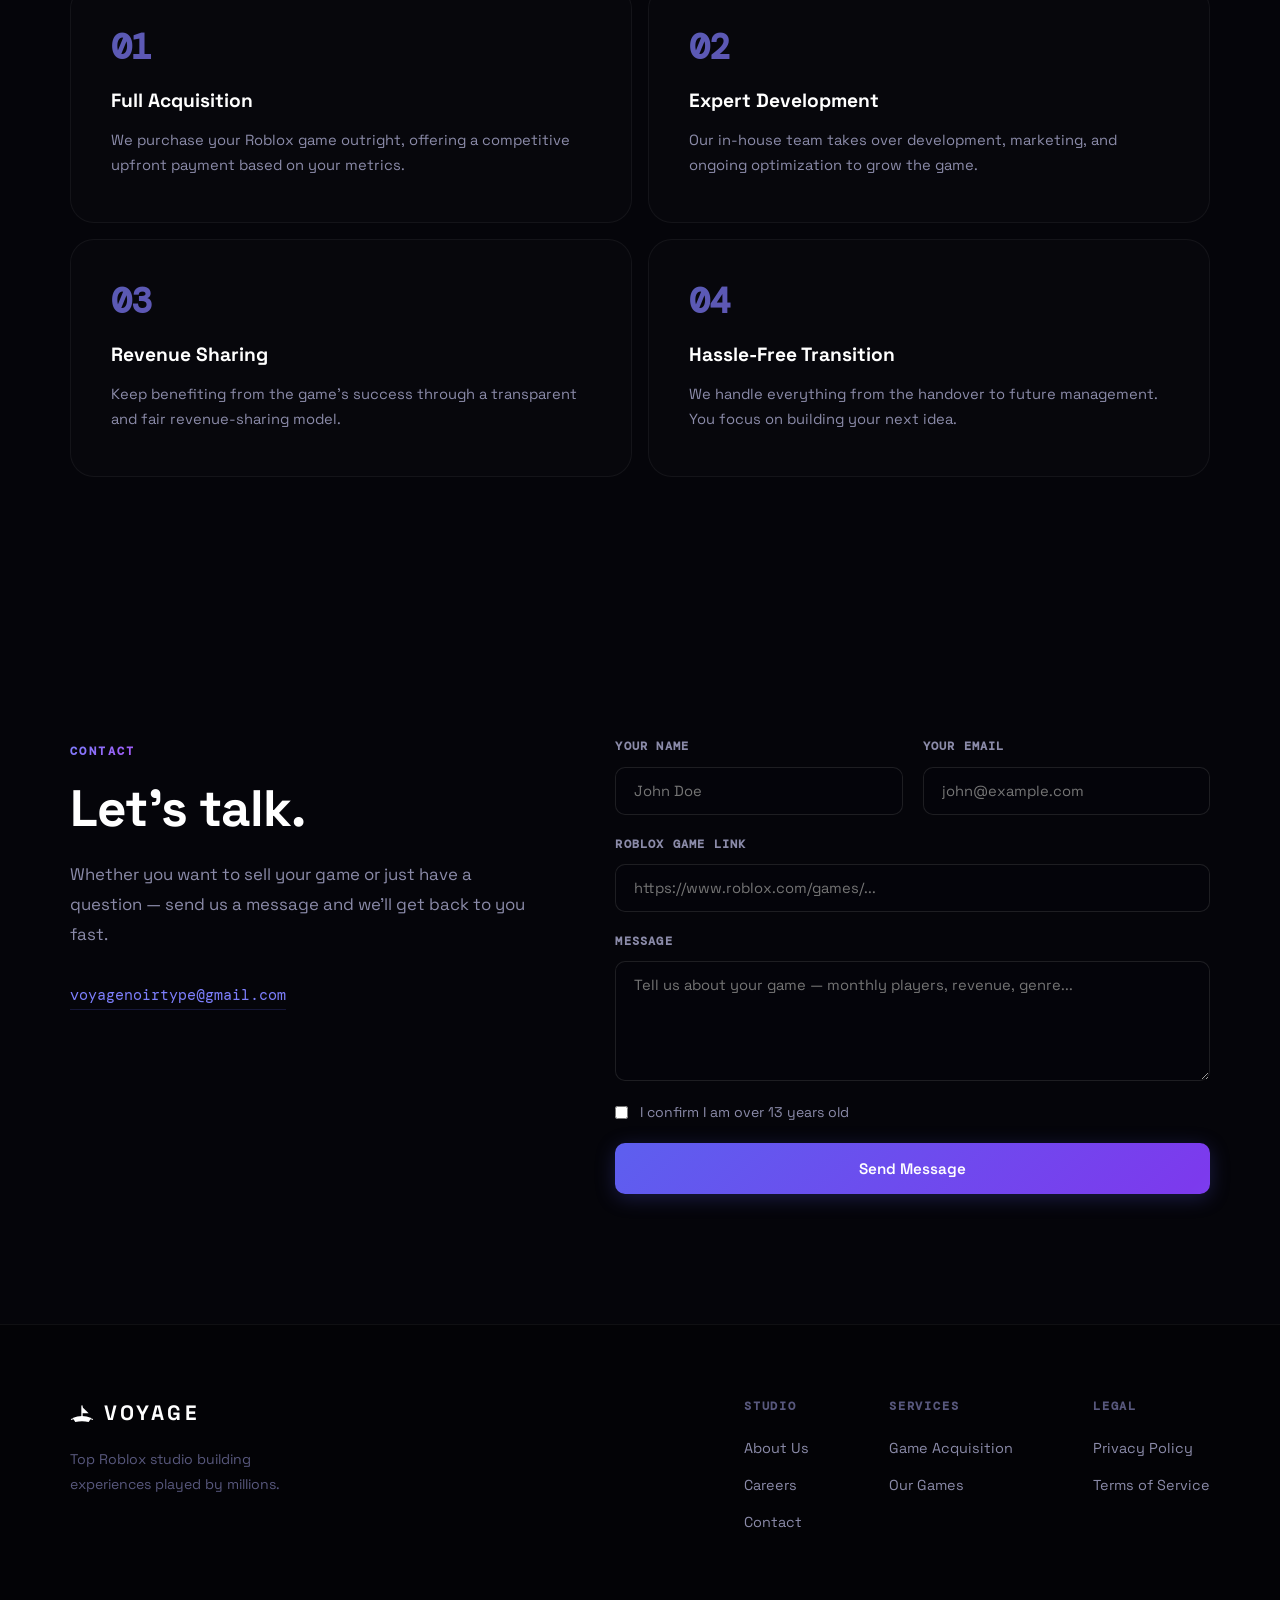
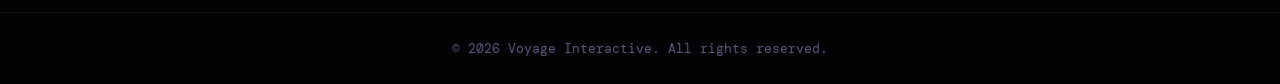
==== commit 164734dc: "Update index.html" ====
--- a/index.html
+++ b/index.html
@@ -5,6 +5,19 @@
   <meta name="viewport" content="width=device-width, initial-scale=1.0" />
   <meta name="description" content="Voyage Interactive — Top Roblox game studio. We build, grow, and acquire Roblox games played by millions." />
   <title>Voyage Interactive</title>
+
+  <!-- Open Graph / Social Preview -->
+  <meta property="og:type"        content="website" />
+  <meta property="og:url"         content="https://voyageinteractive.com/" />
+  <meta property="og:title"       content="Voyage Interactive — Top Roblox Studio" />
+  <meta property="og:description" content="We build, grow, and acquire Roblox games played by millions." />
+  <meta property="og:image"       content="https://voyageinteractive.com/preview.png" />
+
+  <!-- Twitter/X Card -->
+  <meta name="twitter:card"        content="summary_large_image" />
+  <meta name="twitter:title"       content="Voyage Interactive — Top Roblox Studio" />
+  <meta name="twitter:description" content="We build, grow, and acquire Roblox games played by millions." />
+  <meta name="twitter:image"       content="https://voyageinteractive.com/preview.png" />
   <link rel="icon" type="image/svg+xml" href="favicon.svg" />
   <link rel="stylesheet" href="css/style.css" />
   <link rel="preconnect" href="https://fonts.googleapis.com" />
--- a/css/style.css
+++ b/css/style.css
@@ -31,6 +31,28 @@
 ul { list-style: none; }
 p { color: var(--muted); line-height: 1.8; }
 
+/* ===== KEYFRAMES ===== */
+@keyframes float {
+  0%, 100% { transform: translateY(0); }
+  50%       { transform: translateY(-7px); }
+}
+@keyframes pulse-glow-1 {
+  0%, 100% { opacity: 1; transform: translateX(-50%) scale(1); }
+  50%       { opacity: 0.7; transform: translateX(-50%) scale(1.12); }
+}
+@keyframes pulse-glow-2 {
+  0%, 100% { opacity: 1; transform: scale(1); }
+  50%       { opacity: 0.6; transform: scale(1.18); }
+}
+@keyframes gradient-shift {
+  0%   { background-position: 0% center; }
+  100% { background-position: 200% center; }
+}
+@keyframes shimmer-btn {
+  0%   { background-position: 0% center; }
+  100% { background-position: 200% center; }
+}
+
 /* ===== CANVAS BACKGROUND ===== */
 #heroCanvas {
   position: absolute;
@@ -65,7 +87,8 @@
   display: inline-flex;
   align-items: center;
   gap: 8px;
-  background: linear-gradient(135deg, var(--accent), #4a4cee);
+  background: linear-gradient(135deg, var(--accent) 0%, #7c3aed 50%, var(--accent2) 100%);
+  background-size: 200% auto;
   color: #fff;
   padding: 14px 30px;
   border-radius: 10px;
@@ -74,13 +97,13 @@
   font-family: 'Space Grotesk', sans-serif;
   border: none;
   cursor: pointer;
-  transition: all 0.3s cubic-bezier(0.16, 1, 0.3, 1);
-  box-shadow: 0 4px 20px rgba(93,95,239,0.2);
+  transition: all 0.35s cubic-bezier(0.16, 1, 0.3, 1), background-position 0.5s ease;
+  box-shadow: 0 4px 20px rgba(93,95,239,0.25);
 }
 .btn-primary:hover {
-  transform: translateY(-2px);
-  box-shadow: 0 12px 28px rgba(93,95,239,0.4);
-  background: linear-gradient(135deg, var(--accent2), var(--accent));
+  transform: translateY(-3px);
+  box-shadow: 0 14px 36px rgba(93,95,239,0.5);
+  background-position: right center;
 }
 
 .btn-secondary {
@@ -271,15 +294,17 @@
   z-index: 1;
 }
 .hero-glow--1 {
-  width: 600px; height: 600px;
-  background: rgba(93,95,239,0.15);
-  top: -80px; left: 50%;
+  width: 700px; height: 700px;
+  background: radial-gradient(circle, rgba(93,95,239,0.18) 0%, rgba(93,95,239,0.06) 60%, transparent 100%);
+  top: -100px; left: 50%;
   transform: translateX(-50%);
+  animation: pulse-glow-1 8s ease-in-out infinite;
 }
 .hero-glow--2 {
-  width: 500px; height: 500px;
-  background: rgba(168,85,247,0.06);
-  bottom: 50px; right: -50px;
+  width: 550px; height: 550px;
+  background: radial-gradient(circle, rgba(168,85,247,0.12) 0%, transparent 70%);
+  bottom: 60px; right: -80px;
+  animation: pulse-glow-2 10s ease-in-out infinite 1.5s;
 }
 
 .grid-overlay {
@@ -298,8 +323,8 @@
 
 .hero-badge {
   display: inline-block;
-  background: rgba(93,95,239,0.1);
-  border: 1px solid rgba(93,95,239,0.3);
+  background: rgba(93,95,239,0.08);
+  border: 1px solid rgba(93,95,239,0.35);
   color: var(--accent2);
   font-size: 0.75rem;
   font-weight: 600;
@@ -309,6 +334,8 @@
   border-radius: 99px;
   margin-bottom: 32px;
   font-family: 'DM Mono', monospace;
+  animation: float 5s ease-in-out infinite;
+  box-shadow: 0 0 20px rgba(93,95,239,0.15);
 }
 
 .hero-title {
@@ -320,10 +347,12 @@
   letter-spacing: -0.03em;
 }
 .hero-title span {
-  background: linear-gradient(135deg, var(--accent2), #a855f7);
+  background: linear-gradient(135deg, var(--accent2) 0%, #a855f7 50%, var(--accent2) 100%);
+  background-size: 200% auto;
   -webkit-background-clip: text;
   -webkit-text-fill-color: transparent;
   background-clip: text;
+  animation: gradient-shift 5s linear infinite;
 }
 
 .hero-sub {
@@ -360,7 +389,10 @@
   letter-spacing: -0.02em;
   font-family: 'DM Mono', monospace;
   margin-bottom: 4px;
-}
+  text-shadow: 0 0 24px rgba(93,95,239,0.35);
+  transition: color 0.3s ease;
+}
+.hero-stat:hover .hero-stat-num { color: var(--accent2); }
 .hero-stat-label {
   font-size: 0.75rem;
   color: var(--muted2);
@@ -383,7 +415,10 @@
   font-family: 'DM Mono', monospace;
   font-size: 0.75rem;
   font-weight: 600;
-  color: var(--accent2);
+  background: linear-gradient(135deg, var(--accent2), #a855f7);
+  -webkit-background-clip: text;
+  -webkit-text-fill-color: transparent;
+  background-clip: text;
   text-transform: uppercase;
   letter-spacing: 0.2em;
   margin-bottom: 16px;
@@ -397,69 +432,180 @@
   line-height: 1.2;
 }
 
-/* ===== PREMIUM GAMES GRID ===== */
+/* ===== GAMES GRID ===== */
 .games-grid {
-  display: flex;
-  flex-direction: column;
-  gap: 16px;
-}
-
+  display: grid;
+  grid-template-columns: repeat(2, 1fr);
+  gap: 20px;
+}
+
+/* ===== GAME CARD (horizontal, square thumbnail) ===== */
 .game-card {
   display: flex;
-  align-items: center;
-  gap: 32px;
-  padding: 32px 40px;
-  background: linear-gradient(145deg, rgba(255,255,255,0.03) 0%, rgba(255,255,255,0.01) 100%);
+  flex-direction: row;
+  align-items: stretch;
+  background: linear-gradient(160deg, rgba(255,255,255,0.03) 0%, rgba(255,255,255,0.01) 100%);
   border: 1px solid var(--border);
   border-radius: var(--radius-lg);
+  overflow: hidden;
   transition: all 0.4s cubic-bezier(0.16, 1, 0.3, 1);
   color: inherit;
+  text-decoration: none;
+}
+.game-card:hover {
+  border-color: rgba(93,95,239,0.4);
+  transform: translateY(-5px);
+  box-shadow: 0 24px 48px rgba(0,0,0,0.5), 0 0 0 1px rgba(93,95,239,0.15), 0 0 32px rgba(93,95,239,0.1);
+}
+
+/* Thumbnail — square, height = card height via flex stretch */
+.game-card-thumb {
   position: relative;
-}
-.game-card:hover {
-  background: linear-gradient(145deg, rgba(93,95,239,0.06) 0%, rgba(255,255,255,0.01) 100%);
-  border-color: rgba(93,95,239,0.3);
-  transform: translateY(-4px);
-  box-shadow: 0 20px 40px rgba(0,0,0,0.4);
-}
-
-.game-card-icon {
-  width: 110px;
-  height: 110px;
-  border-radius: 22px;
+  aspect-ratio: 1 / 1;
+  flex-shrink: 0;
   overflow: hidden;
+  background: var(--bg3);
+}
+.game-card-thumb img {
+  width: 100%; height: 100%;
+  object-fit: cover; display: block;
+  transition: transform 0.55s cubic-bezier(0.16, 1, 0.3, 1);
+}
+.game-card:hover .game-card-thumb img { transform: scale(1.07); }
+
+/* Overlay on hover */
+.game-card-overlay {
+  position: absolute;
+  inset: 0;
+  background: linear-gradient(to top, rgba(5,5,10,0.72) 0%, rgba(5,5,10,0.1) 55%, transparent 100%);
+  display: flex;
+  align-items: center;
+  justify-content: center;
+  opacity: 0;
+  transition: opacity 0.35s ease;
+}
+.game-card:hover .game-card-overlay { opacity: 1; }
+
+.game-card-play {
+  display: inline-flex;
+  align-items: center;
+  gap: 8px;
+  background: rgba(255,255,255,0.13);
+  backdrop-filter: blur(14px);
+  border: 1px solid rgba(255,255,255,0.22);
+  padding: 11px 24px;
+  border-radius: 99px;
+  color: #fff;
+  font-weight: 600;
+  font-size: 0.88rem;
+  transform: translateY(8px);
+  transition: transform 0.4s cubic-bezier(0.16, 1, 0.3, 1);
+}
+.game-card:hover .game-card-play { transform: translateY(0); }
+
+/* Badge on the image */
+.game-badge {
+  position: absolute;
+  top: 12px; right: 12px;
+  font-size: 0.7rem; font-weight: 600; font-family: 'DM Mono', monospace;
+  color: var(--accent2);
+  background: rgba(5,5,10,0.65);
+  backdrop-filter: blur(10px);
+  border: 1px solid rgba(93,95,239,0.35);
+  padding: 4px 12px; border-radius: 99px;
+}
+
+/* Card body */
+.game-card-body {
+  padding: 22px 24px;
+  display: flex;
+  flex-direction: column;
+  gap: 9px;
+  flex: 1;
+}
+.game-card-header {
+  display: flex;
+  align-items: center;
+  justify-content: space-between;
+  gap: 10px;
+}
+.game-card-header h3 {
+  font-size: 1.12rem; font-weight: 700; color: #fff; letter-spacing: -0.01em;
+}
+.game-card-body > p {
+  font-size: 0.88rem; color: var(--muted); line-height: 1.65;
+  display: -webkit-box;
+  -webkit-line-clamp: 2;
+  line-clamp: 2;
+  -webkit-box-orient: vertical;
+  overflow: hidden;
+}
+
+/* Live players badge */
+.game-live {
+  display: inline-flex;
+  align-items: center;
+  gap: 5px;
+  font-size: 0.7rem; font-weight: 600; font-family: 'DM Mono', monospace;
+  color: #4ade80;
+  background: rgba(74,222,128,0.08);
+  border: 1px solid rgba(74,222,128,0.2);
+  padding: 3px 10px;
+  border-radius: 99px;
+  white-space: nowrap;
   flex-shrink: 0;
+}
+.live-dot {
+  width: 6px; height: 6px; border-radius: 50%;
+  background: #4ade80;
+  animation: live-pulse 1.8s ease-in-out infinite;
+}
+@keyframes live-pulse {
+  0%, 100% { opacity: 1; transform: scale(1); }
+  50% { opacity: 0.5; transform: scale(0.75); }
+}
+
+/* Stats row */
+.game-stats {
+  display: flex;
+  gap: 24px;
+  padding-top: 14px;
+  border-top: 1px solid var(--border);
+  margin-top: auto;
+}
+.gs-num {
+  display: block; font-size: 0.98rem; font-weight: 600; color: #fff;
+  font-family: 'DM Mono', monospace; margin-bottom: 2px;
+}
+.gs-label { font-size: 0.68rem; color: var(--muted2); text-transform: uppercase; letter-spacing: 0.1em; }
+
+/* "View all" footer */
+.games-footer {
+  margin-top: 44px;
+  text-align: center;
+}
+.btn-view-all {
+  display: inline-flex;
+  align-items: center;
+  gap: 10px;
+  padding: 14px 36px;
+  background: rgba(255,255,255,0.03);
   border: 1px solid var(--border2);
-  box-shadow: 0 12px 32px rgba(0,0,0,0.6);
-}
-.game-card-icon img {
-  width: 100%; height: 100%; object-fit: cover; display: block;
-  transition: transform 0.4s cubic-bezier(0.16, 1, 0.3, 1);
-}
-.game-card:hover .game-card-icon img { transform: scale(1.08); }
-
-.game-card-body { flex: 1; min-width: 0; }
-
-.game-card-top { display: flex; align-items: center; gap: 16px; margin-bottom: 8px; }
-.game-card-top h3 { font-size: 1.25rem; font-weight: 700; color: #fff; letter-spacing: -0.01em; }
-
-.game-badge {
-  font-size: 0.72rem; font-weight: 600; font-family: 'DM Mono', monospace;
-  color: var(--accent2); background: rgba(93,95,239,0.08);
-  border: 1px solid rgba(93,95,239,0.2); padding: 4px 12px; border-radius: 99px;
-}
-
-.game-card-body > p { font-size: 0.95rem; color: var(--muted); margin-bottom: 20px; }
-
-.game-stats { display: flex; gap: 36px; }
-.gs-num {
-  display: block; font-size: 1.05rem; font-weight: 600; color: #fff;
-  font-family: 'DM Mono', monospace; margin-bottom: 2px;
-}
-.gs-label { font-size: 0.72rem; color: var(--muted2); text-transform: uppercase; letter-spacing: 0.1em; }
-
-.game-card-arrow { color: var(--muted2); flex-shrink: 0; transition: all 0.3s; }
-.game-card:hover .game-card-arrow { color: var(--accent2); transform: translateX(6px); }
+  border-radius: 12px;
+  color: var(--text);
+  font-weight: 600;
+  font-size: 0.92rem;
+  transition: all 0.3s cubic-bezier(0.16, 1, 0.3, 1);
+}
+.btn-view-all:hover {
+  background: rgba(93,95,239,0.08);
+  border-color: rgba(93,95,239,0.35);
+  transform: translateY(-2px);
+  box-shadow: 0 10px 28px rgba(0,0,0,0.3);
+  color: #fff;
+}
+.btn-view-all svg { transition: transform 0.3s ease; }
+.btn-view-all:hover svg { transform: translateX(4px); }
 
 /* ===== ABOUT ===== */
 .about-grid { display: grid; grid-template-columns: 1fr 1fr; gap: 88px; align-items: center; }
@@ -470,15 +616,28 @@
   display: flex; gap: 20px; padding: 28px;
   background: rgba(255,255,255,0.01);
   border: 1px solid var(--border); border-radius: var(--radius);
-  transition: all 0.3s;
-}
-.feature:hover { border-color: var(--border2); background: rgba(255,255,255,0.03); }
+  transition: all 0.35s cubic-bezier(0.16, 1, 0.3, 1);
+}
+.feature:hover {
+  border-color: rgba(93,95,239,0.25);
+  background: rgba(93,95,239,0.03);
+  transform: translateX(5px);
+  box-shadow: 0 8px 24px rgba(0,0,0,0.25);
+}
 
 .feature-icon {
   width: 44px; height: 44px; border-radius: 12px;
   background: rgba(93,95,239,0.08); border: 1px solid rgba(93,95,239,0.15);
   display: flex; align-items: center; justify-content: center; color: var(--accent2); flex-shrink: 0;
-}
+  transition: all 0.3s ease;
+}
+.feature:hover .feature-icon {
+  background: rgba(93,95,239,0.16);
+  border-color: rgba(93,95,239,0.35);
+  box-shadow: 0 0 16px rgba(93,95,239,0.2);
+}
+.feature-icon svg { transition: transform 0.3s ease; }
+.feature:hover .feature-icon svg { transform: scale(1.15); }
 .feature h4 { font-size: 1rem; font-weight: 600; color: #fff; margin-bottom: 6px; }
 .feature p { font-size: 0.88rem; color: var(--muted); line-height: 1.6; }
 
@@ -486,12 +645,34 @@
 .steps { display: grid; grid-template-columns: repeat(2, 1fr); gap: 16px; }
 .step {
   padding: 44px 40px; background: rgba(255,255,255,0.01);
-  border: 1px solid var(--border); border-radius: var(--radius-lg); transition: all 0.3s;
-}
-.step:hover { border-color: rgba(93,95,239,0.2); background: rgba(93,95,239,0.02); }
+  border: 1px solid var(--border); border-radius: var(--radius-lg);
+  transition: all 0.35s cubic-bezier(0.16, 1, 0.3, 1);
+  position: relative; overflow: hidden;
+}
+.step::before {
+  content: '';
+  position: absolute;
+  top: 0; left: 0;
+  width: 3px; height: 100%;
+  background: linear-gradient(180deg, var(--accent2), #a855f7);
+  opacity: 0;
+  transition: opacity 0.35s ease;
+  border-radius: 3px 0 0 3px;
+}
+.step:hover::before { opacity: 1; }
+.step:hover {
+  border-color: rgba(93,95,239,0.25);
+  background: rgba(93,95,239,0.03);
+  transform: translateY(-5px);
+  box-shadow: 0 18px 40px rgba(0,0,0,0.35);
+}
 .step-num {
-  font-family: 'DM Mono', monospace; font-size: 0.8rem; font-weight: 600;
-  color: var(--accent2); letter-spacing: 0.1em; margin-bottom: 24px;
+  font-family: 'DM Mono', monospace; font-size: 2.2rem; font-weight: 700;
+  background: linear-gradient(135deg, var(--accent2), #a855f7);
+  -webkit-background-clip: text;
+  -webkit-text-fill-color: transparent;
+  background-clip: text;
+  letter-spacing: -0.02em; margin-bottom: 20px; line-height: 1; opacity: 0.7;
 }
 .step h3 { font-size: 1.2rem; font-weight: 700; color: #fff; margin-bottom: 12px; }
 .step p { font-size: 0.92rem; color: var(--muted); line-height: 1.7; }
@@ -536,24 +717,99 @@
 .footer-bottom p { font-size: 0.8rem; color: var(--muted2); font-family: 'DM Mono', monospace; }
 
 /* ===== SCROLL REVEAL ===== */
-.reveal { opacity: 0; transform: translateY(30px); transition: opacity 0.8s cubic-bezier(0.16, 1, 0.3, 1), transform 0.8s cubic-bezier(0.16, 1, 0.3, 1); }
+.reveal {
+  opacity: 0;
+  transform: translateY(28px);
+  transition: opacity 0.85s cubic-bezier(0.16, 1, 0.3, 1) var(--stagger, 0s),
+              transform 0.85s cubic-bezier(0.16, 1, 0.3, 1) var(--stagger, 0s);
+}
 .reveal.visible { opacity: 1; transform: translateY(0); }
 
 /* ===== RESPONSIVE ===== */
 @media (max-width: 960px) {
-  .about-grid, .contact-wrap { grid-template-columns: 1fr; gap: 56px; }
+  .about-grid { grid-template-columns: 1fr; gap: 48px; }
+  .contact-wrap { grid-template-columns: 1fr; gap: 48px; }
   .steps { grid-template-columns: 1fr; gap: 16px; }
+  .section { padding: 100px 32px; }
+  .about-left .btn-primary { margin-top: 4px; }
 }
 
 @media (max-width: 768px) {
-  .nav { padding: 18px 24px; }
-  .nav.scrolled { padding: 14px 24px; }
+  /* NAV */
+  .nav { padding: 16px 20px; }
+  .nav.scrolled { padding: 12px 20px; }
   .nav-links { display: none; }
   .hamburger { display: flex; }
-  .hero-stats-bar { flex-wrap: wrap; gap: 24px; padding: 24px; }
+
+  /* HERO */
+  .hero { padding: 96px 20px 0; mask-image: none; -webkit-mask-image: none; }
+  .hero-inner { max-width: 100%; }
+  .hero-sub { font-size: 1rem; margin-bottom: 28px; }
+  .hero-btns {
+    flex-direction: column;
+    align-items: stretch;
+    gap: 12px;
+    max-width: 340px;
+    margin: 0 auto;
+  }
+  .hero-btns .btn-primary,
+  .hero-btns .btn-secondary { width: 100%; justify-content: center; }
+
+  /* STATS BAR */
+  .hero-stats-bar {
+    display: grid;
+    grid-template-columns: 1fr 1fr;
+    padding: 16px;
+    margin-top: 40px;
+    max-width: 100%;
+    border-radius: var(--radius-lg);
+    border-bottom: 1px solid var(--border2);
+  }
+  .hero-stat { padding: 16px 8px; }
+  .hero-stat-num { font-size: 1.6rem; }
+  .hero-stat-label { font-size: 0.68rem; }
   .hero-stat-divider { display: none; }
-  .game-card { flex-wrap: wrap; gap: 20px; padding: 24px; }
+
+  /* SECTIONS */
+  .section { padding: 72px 20px; }
+  .section-header { margin-bottom: 40px; }
+
+  /* GAMES */
+  .games-grid { grid-template-columns: 1fr; gap: 12px; }
+  .game-card { flex-direction: column; }
+  .game-card-thumb { width: 100%; aspect-ratio: 1 / 1; }
+  .game-card-body > p { font-size: 0.88rem; margin-bottom: 14px; }
+  .game-stats { gap: 20px; }
+  .gs-num { font-size: 0.95rem; }
+
+  /* ABOUT */
+  .about-grid { gap: 40px; }
+  .about-left p { font-size: 0.95rem; }
+
+  /* STEPS */
+  .steps { grid-template-columns: 1fr; }
+  .step { padding: 30px 24px; }
+  .step-num { font-size: 1.8rem; margin-bottom: 14px; }
+
+  /* CONTACT */
+  .contact-wrap { gap: 40px; }
   .form-row { grid-template-columns: 1fr; }
-  .footer-inner { flex-direction: column; gap: 40px; }
-  .footer-links { gap: 48px; }
-}+  .contact-left p { font-size: 0.95rem; }
+
+  /* FOOTER */
+  .footer { padding-top: 48px; }
+  .footer-inner { flex-direction: column; gap: 36px; padding-bottom: 40px; }
+  .footer-links { flex-direction: column; gap: 32px; }
+}
+
+@media (max-width: 480px) {
+  .hero-title { font-size: clamp(2.4rem, 11vw, 3.2rem); }
+  .section-title { font-size: clamp(1.8rem, 7vw, 2.4rem); }
+  .hero-stat-num { font-size: 1.4rem; }
+  .hero-badge { font-size: 0.68rem; padding: 6px 16px; }
+  .btn-primary, .btn-secondary { padding: 13px 24px; font-size: 0.88rem; }
+  .step { padding: 24px 20px; }
+  .feature { padding: 22px; gap: 16px; }
+  .game-card-body { padding: 16px 18px; }
+  .contact-form input, .contact-form textarea { padding: 12px 14px; }
+}
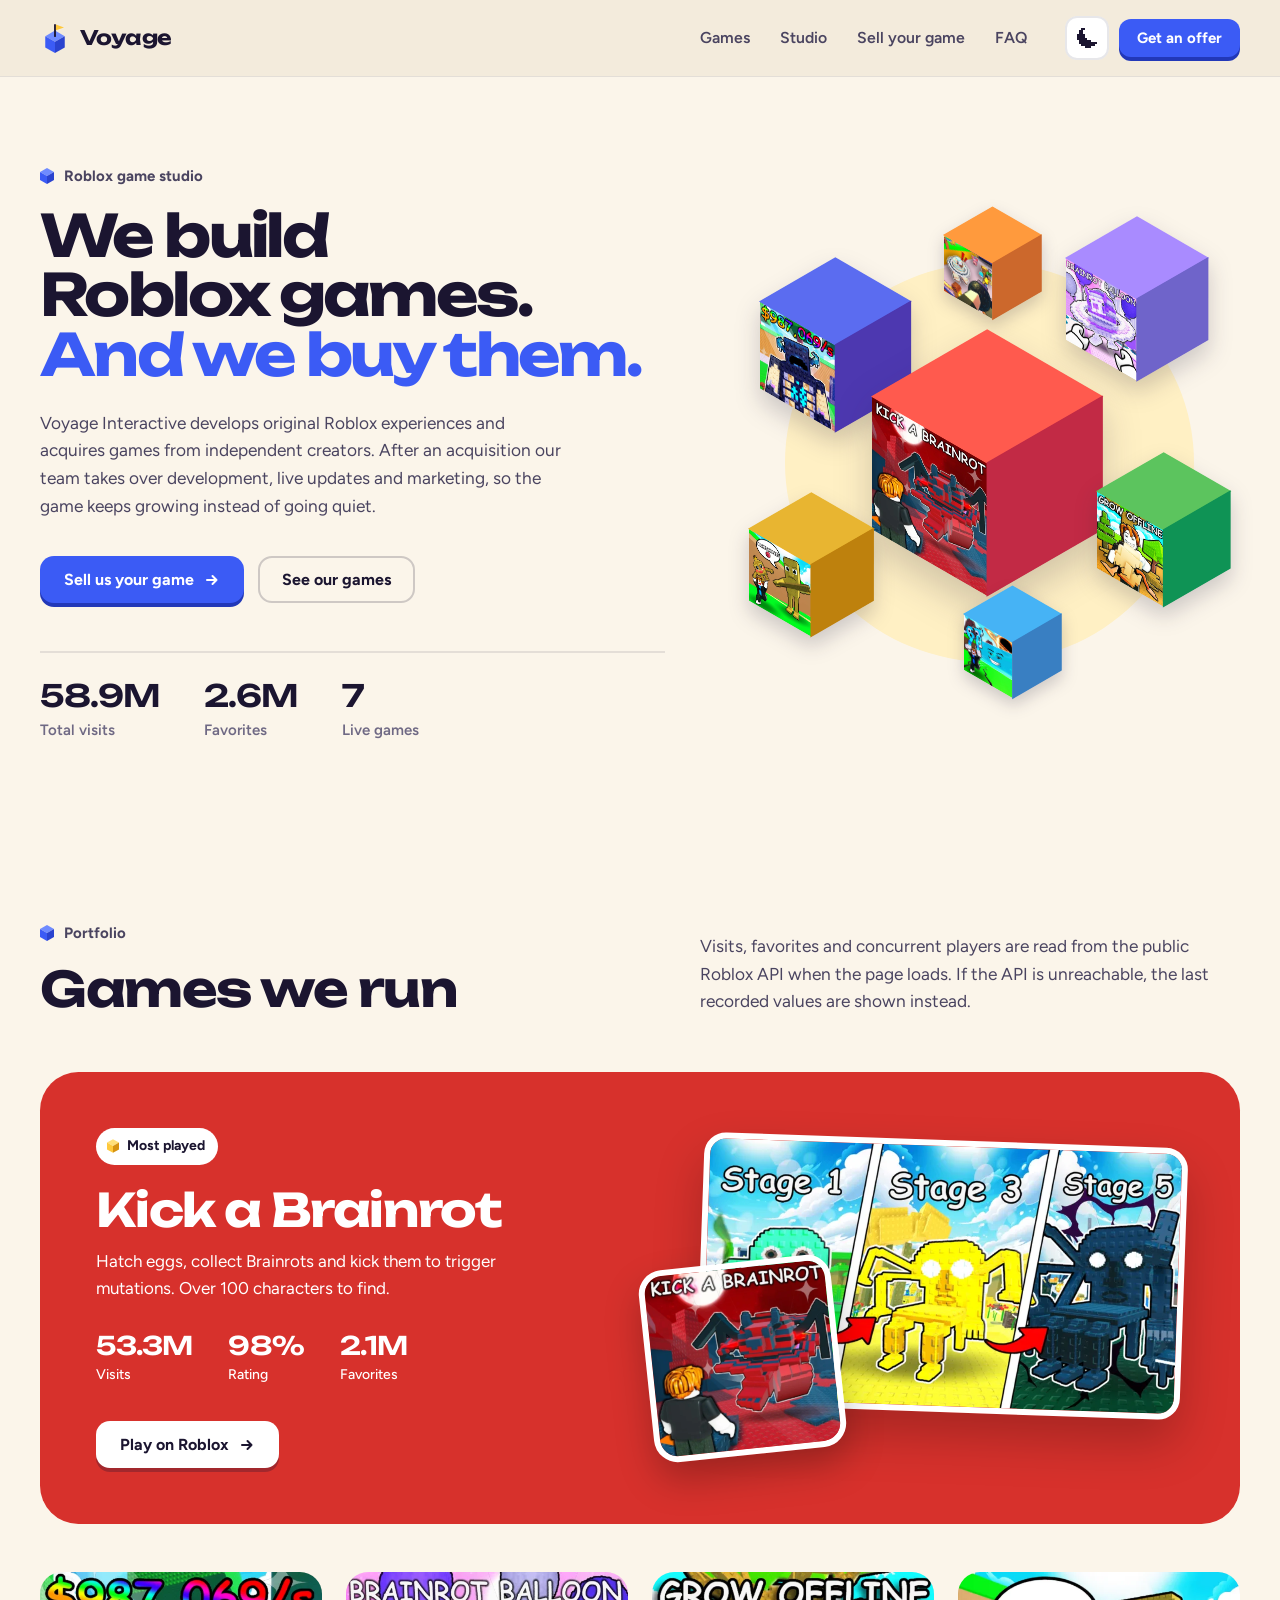
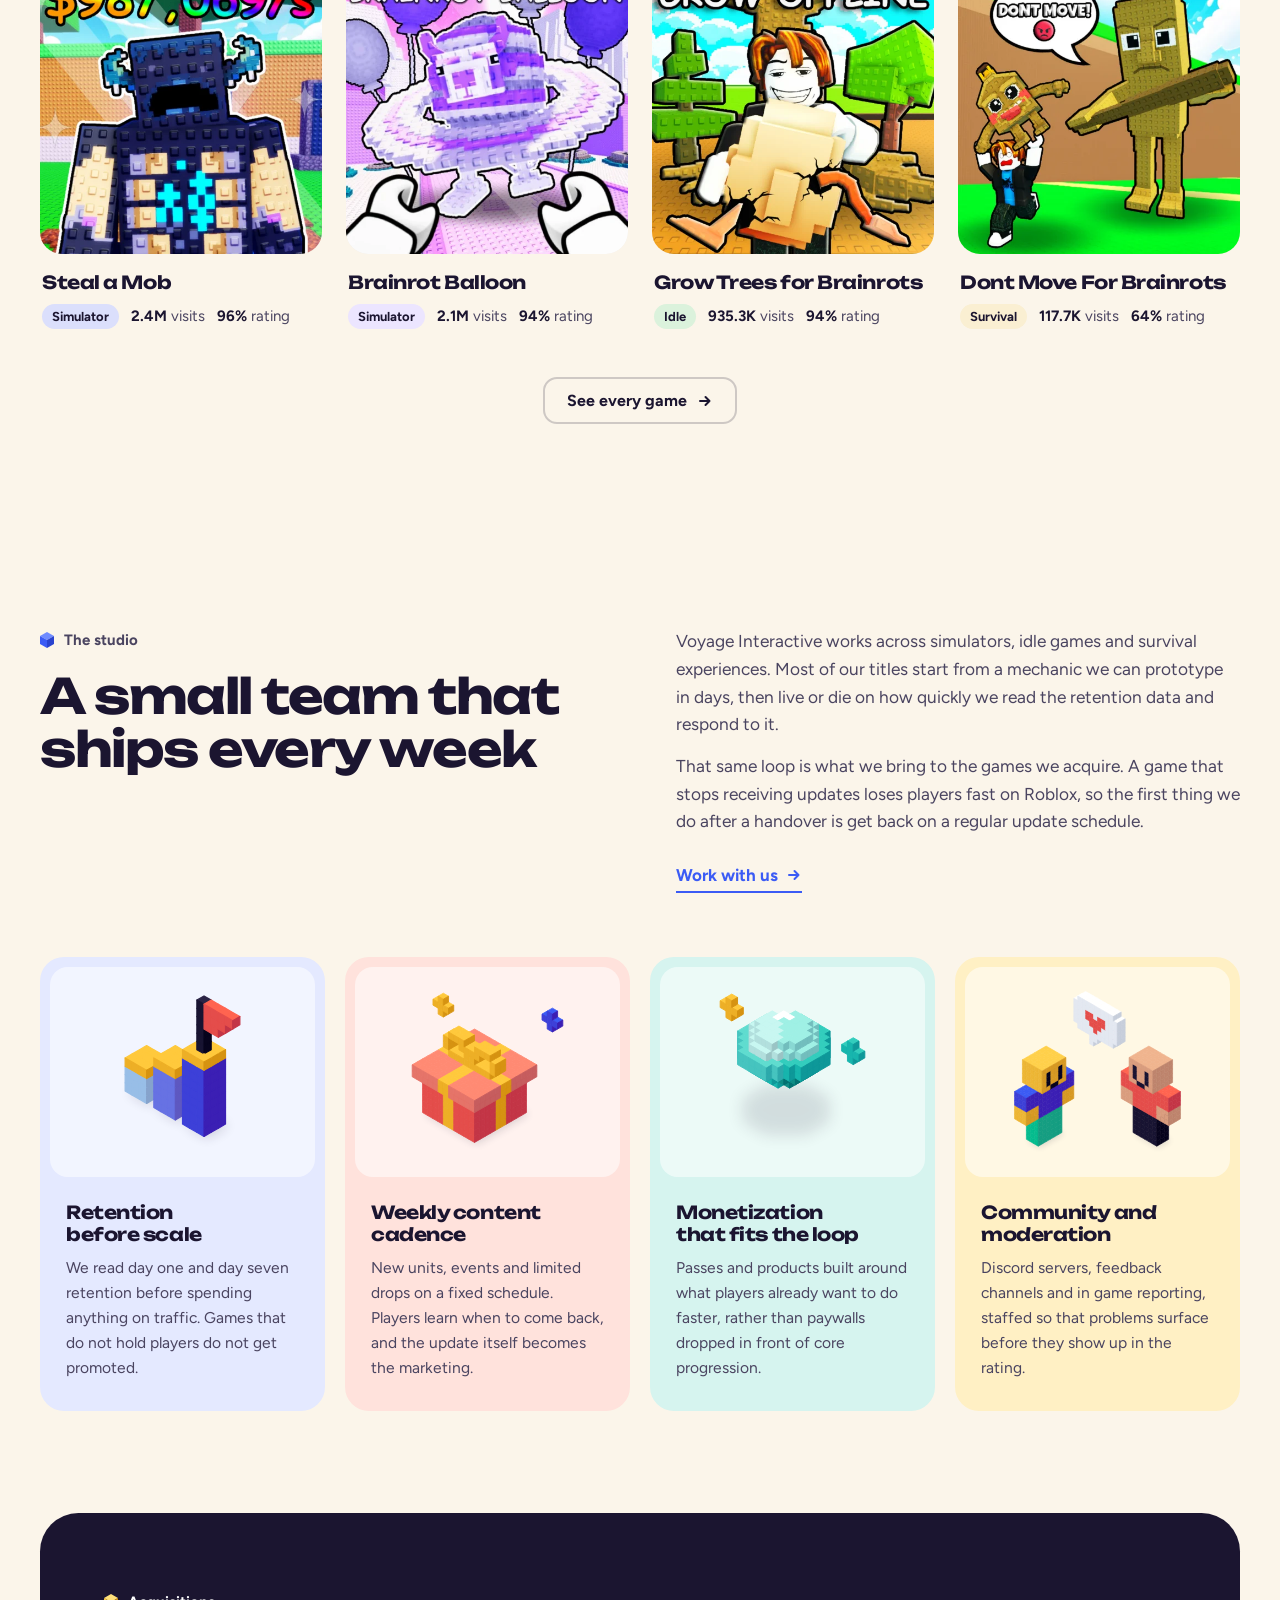
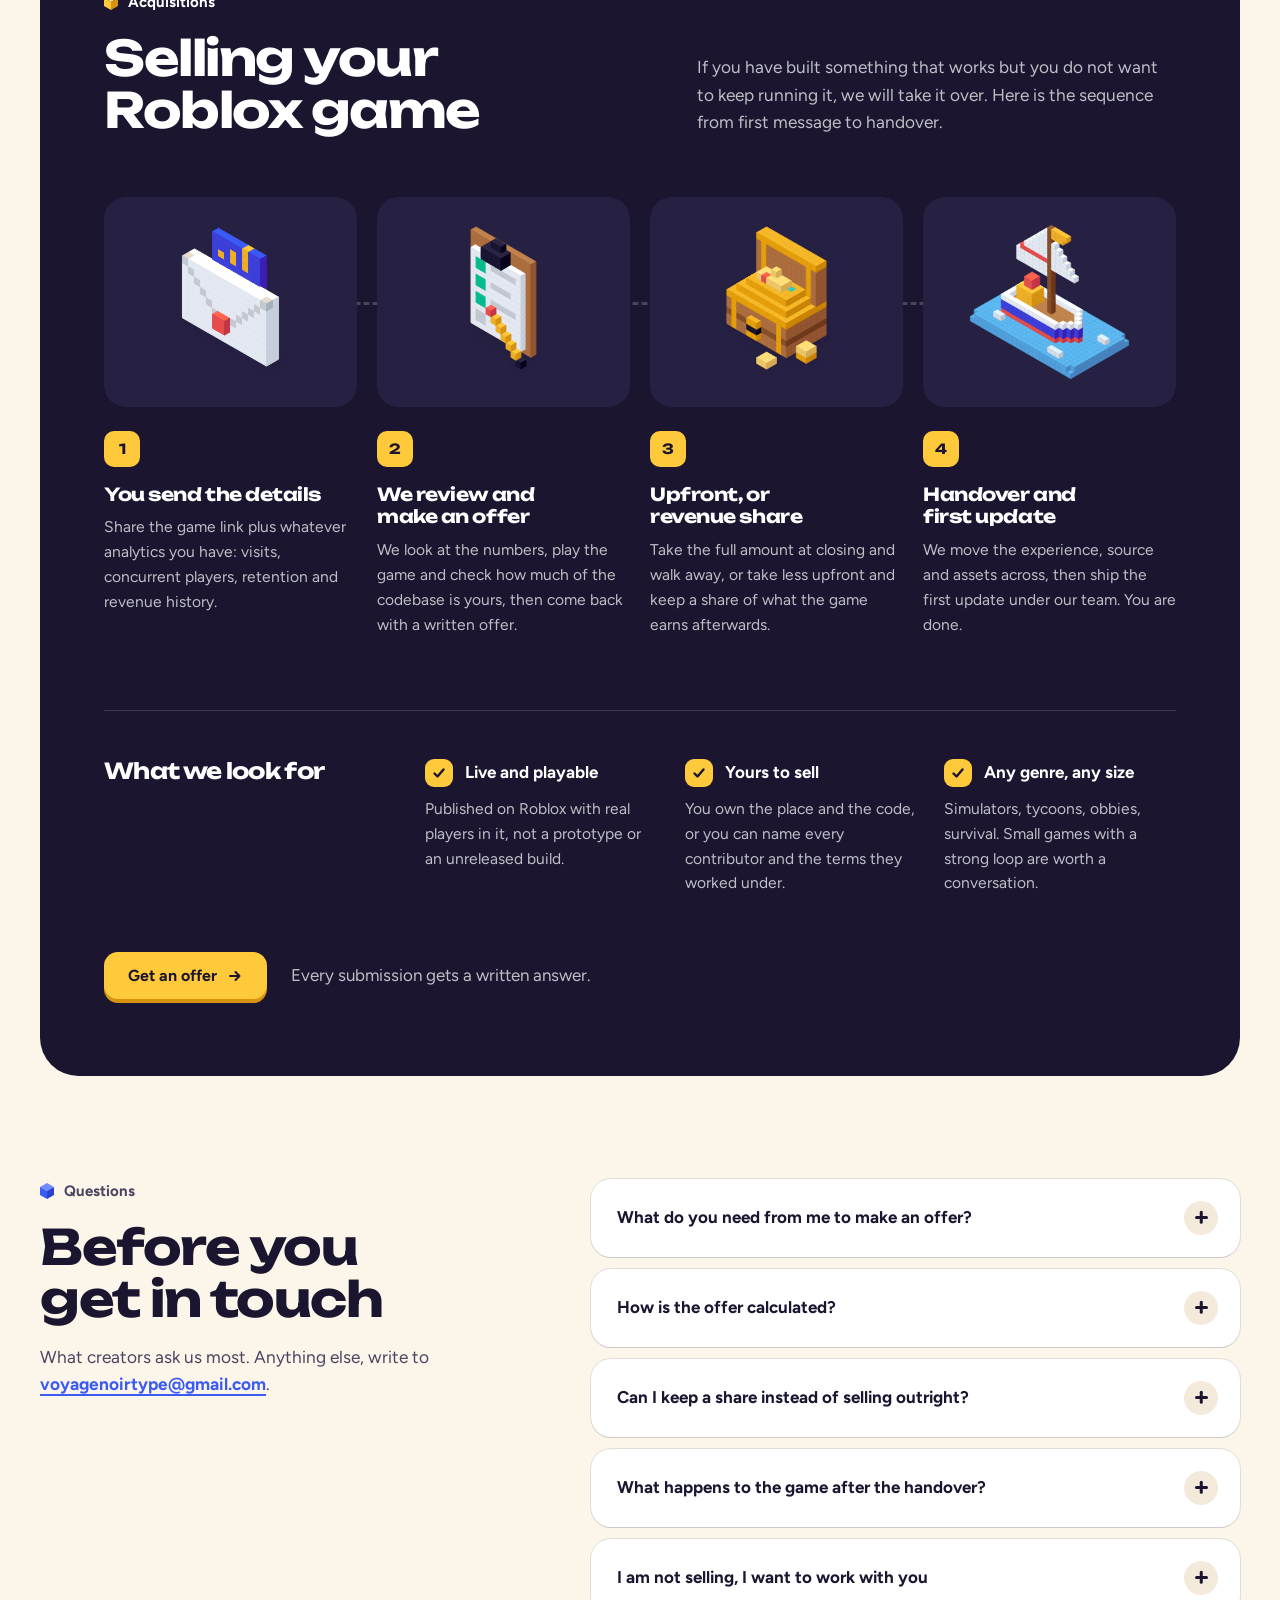
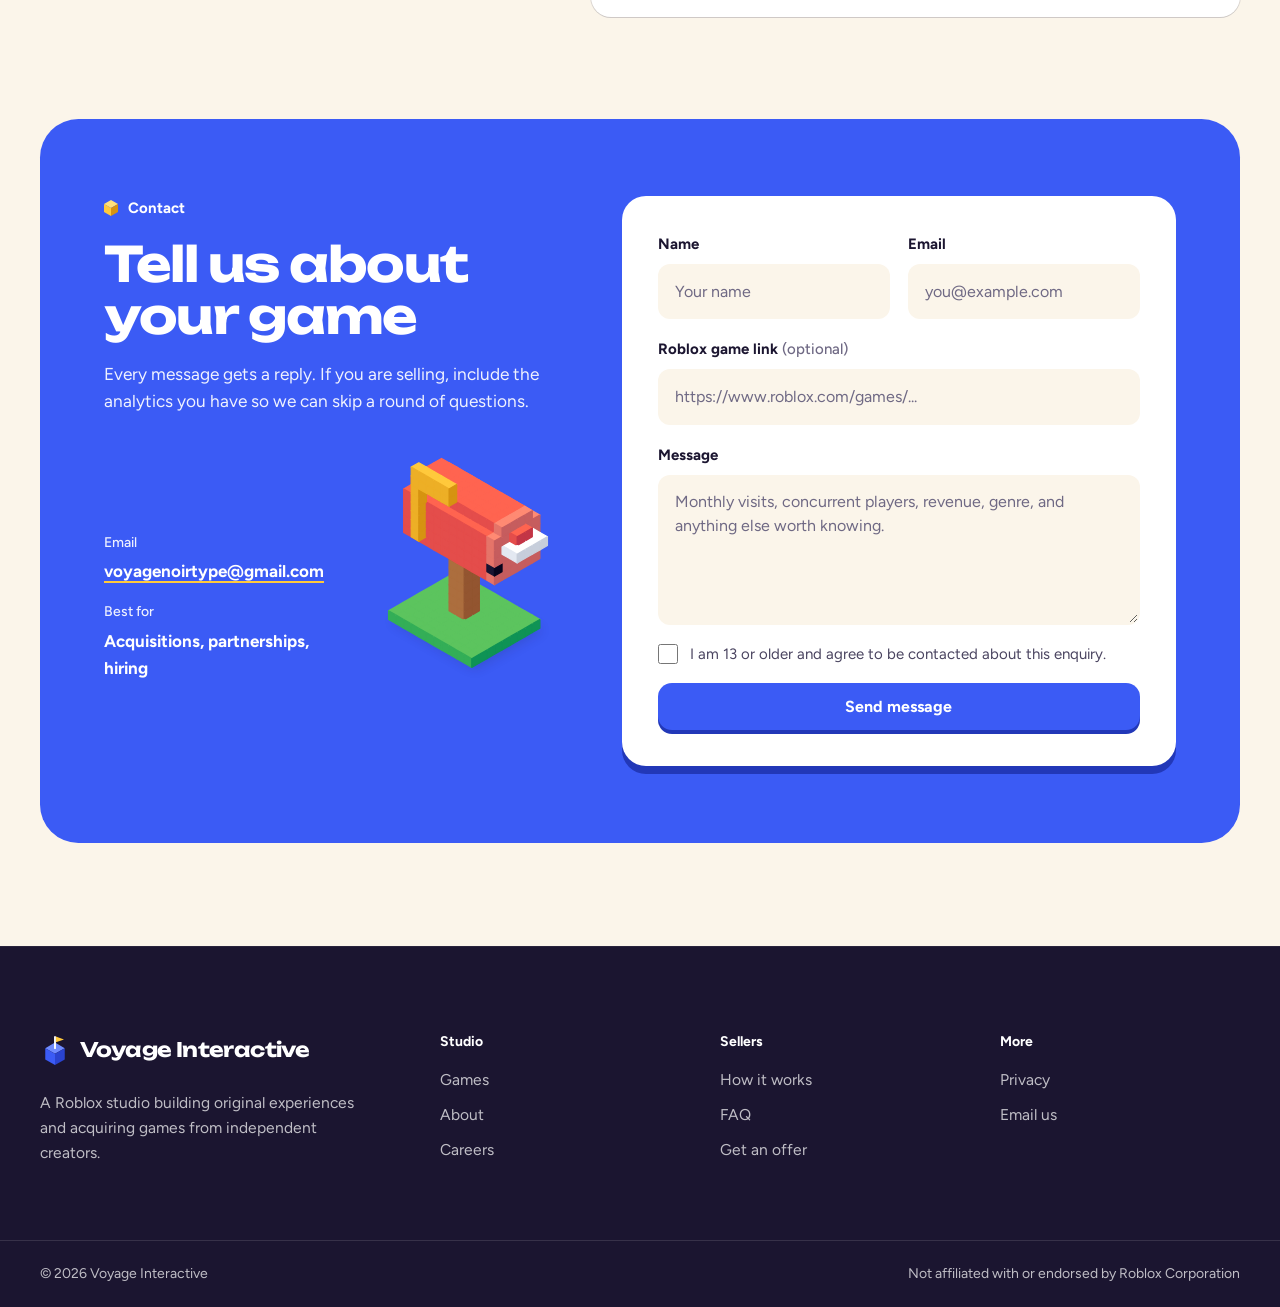
==== commit b3a2caad: "Update website with new design, art and privacy page Co-Authored-By: Claude Opus 5.5 <noreply@anthro" ====
--- a/index.html
+++ b/index.html
@@ -1,301 +1,529 @@
-<!DOCTYPE html>
-<html lang="en">
-<head>
-  <meta charset="UTF-8" />
-  <meta name="viewport" content="width=device-width, initial-scale=1.0" />
-  <meta name="description" content="Voyage Interactive — Top Roblox game studio. We build, grow, and acquire Roblox games played by millions." />
-  <title>Voyage Interactive</title>
-
-  <!-- Open Graph / Social Preview -->
-  <meta property="og:type"        content="website" />
-  <meta property="og:url"         content="https://voyageinteractive.com/" />
-  <meta property="og:title"       content="Voyage Interactive — Top Roblox Studio" />
-  <meta property="og:description" content="We build, grow, and acquire Roblox games played by millions." />
-  <meta property="og:image"       content="https://voyageinteractive.com/preview.png" />
-
-  <!-- Twitter/X Card -->
-  <meta name="twitter:card"        content="summary_large_image" />
-  <meta name="twitter:title"       content="Voyage Interactive — Top Roblox Studio" />
-  <meta name="twitter:description" content="We build, grow, and acquire Roblox games played by millions." />
-  <meta name="twitter:image"       content="https://voyageinteractive.com/preview.png" />
-  <link rel="icon" type="image/svg+xml" href="favicon.svg" />
-  <link rel="stylesheet" href="css/style.css" />
-  <link rel="preconnect" href="https://fonts.googleapis.com" />
-  <link href="https://fonts.googleapis.com/css2?family=Space+Grotesk:wght@300;400;500;600;700&family=DM+Mono:wght@400;500&display=swap" rel="stylesheet" />
-</head>
-<body>
-
-  <nav class="nav" id="nav">
-    <a href="#" class="nav-logo">
-      <svg width="40" height="35" viewBox="0 0 36 28" fill="none" xmlns="http://www.w3.org/2000/svg">
-        <path d="M18 2 L18 18" stroke="white" stroke-width="2" stroke-linecap="round"/>
-        <path d="M18 3 L28 13 L18 13 Z" fill="white"/>
-        <path d="M4 20 Q18 14 32 20 L28 26 Q18 24 8 26 Z" fill="white"/>
-        <path d="M2 22 Q18 16 34 22" stroke="white" stroke-width="1.5" stroke-linecap="round" fill="none"/>
-      </svg>
-      VOYAGE
-    </a>
-    <ul class="nav-links">
-      <li><a href="#games">Games</a></li>
-      <li><a href="#about">About</a></li>
-      <li><a href="#acquisition">Acquisition</a></li>
-      <li><a href="#assistant">Research</a></li>
-      <li><a href="#contact" class="nav-cta">Contact Us</a></li>
-    </ul>
-    <button class="hamburger" id="hamburger" aria-label="Menu" aria-expanded="false" aria-controls="mobileMenu">
-      <span></span><span></span><span></span>
-    </button>
-  </nav>
-
-  <nav class="mobile-menu" id="mobileMenu" aria-label="Mobile Navigation">
-    <a href="#games"       onclick="closeMenu()">Games</a>
-    <a href="#about"       onclick="closeMenu()">About</a>
-    <a href="#acquisition" onclick="closeMenu()">Acquisition</a>
-    <a href="#assistant"   onclick="closeMenu()">Research</a>
-    <a href="#contact"     onclick="closeMenu()">Contact Us</a>
-  </nav>
-
-  <!-- ===== HERO ===== -->
-  <section class="hero">
-    <canvas id="heroCanvas"></canvas>
-    <div class="hero-glow hero-glow--1"></div>
-    <div class="hero-glow hero-glow--2"></div>
-    <div class="grid-overlay"></div>
-
-    <div class="hero-inner animate-reveal">
-      <div class="hero-badge">Top Roblox Studio</div>
-      <h1 class="hero-title">We build games<br><span>players love.</span></h1>
-      <p class="hero-sub">Voyage Interactive is a Roblox studio behind some of the platform's most played experiences. From zero to trending — we know the way.</p>
-      <div class="hero-btns">
-        <a href="#games" class="btn-primary">View Our Games</a>
-        <a href="mailto:voyagenoirtype@gmail.com" class="btn-secondary">Get in Touch</a>
-      </div>
-    </div>
-
-    <div class="hero-stats-bar animate-reveal">
-      <div class="hero-stat">
-        <span class="hero-stat-num" data-stat="plays">57M+</span>
-        <span class="hero-stat-label">Total Plays</span>
-      </div>
-      <div class="hero-stat-divider"></div>
-      <div class="hero-stat">
-        <span class="hero-stat-num" data-stat="games">4</span>
-        <span class="hero-stat-label">Live Games</span>
-      </div>
-      <div class="hero-stat-divider"></div>
-      <div class="hero-stat">
-        <span class="hero-stat-num" data-stat="rating">96%+</span>
-        <span class="hero-stat-label">Avg Rating</span>
-      </div>
-      <div class="hero-stat-divider"></div>
-      <div class="hero-stat">
-        <span class="hero-stat-num" data-stat="favorites">2M+</span>
-        <span class="hero-stat-label">Favorites</span>
-      </div>
-    </div>
-  </section>
-
-  <!-- ===== GAMES ===== -->
-  <section class="section" id="games">
-    <div class="container">
-      <div class="section-header">
-        <span class="section-label">Portfolio</span>
-        <h2 class="section-title">Our Games</h2>
-        <p class="section-sub">Experiences built by Voyage Interactive, played by millions on Roblox.</p>
-      </div>
-
-      <!-- Populated by js/games-data.js -->
-      <div class="games-grid" data-games-grid="preview"></div>
-
-      <div class="games-footer">
-        <a href="games.html" class="btn-view-all">
-          View All Games
-          <svg width="16" height="16" viewBox="0 0 16 16" fill="none"><path d="M3 8h10M9 4l4 4-4 4" stroke="currentColor" stroke-width="1.5" stroke-linecap="round" stroke-linejoin="round"/></svg>
-        </a>
-      </div>
-    </div>
-  </section>
-
-  <!-- ===== ABOUT ===== -->
-  <section class="section section--dark" id="about">
-    <div class="container">
-      <div class="about-grid">
-        <div class="about-left">
-          <span class="section-label">About Us</span>
-          <h2 class="section-title">Built to make<br>hits, not games.</h2>
-          <p>Voyage Interactive is a Roblox studio obsessed with building experiences players return to every single day. We combine sharp game design with data-driven growth strategies.</p>
-          <p>From simulators to idle games, we've shipped titles across every major Roblox genre — and we know exactly what it takes to go from zero to trending.</p>
-          <a href="mailto:voyagenoirtype@gmail.com" class="btn-primary" style="margin-top:8px">Join Our Team</a>
-        </div>
-        <div class="about-right">
-          <div class="about-features">
-            <div class="feature animate-reveal">
-              <div class="feature-icon">
-                <svg width="20" height="20" viewBox="0 0 24 24" fill="none" stroke="currentColor" stroke-width="1.8" stroke-linecap="round" stroke-linejoin="round"><path d="M3 3v18h18"/><path d="m19 9-5 5-4-4-3 3"/></svg>
-              </div>
-              <div>
-                <h4>Data-Driven Growth</h4>
-                <p>Every decision is backed by analytics and player behavior data.</p>
-              </div>
-            </div>
-            <div class="feature animate-reveal">
-              <div class="feature-icon">
-                <svg width="20" height="20" viewBox="0 0 24 24" fill="none" stroke="currentColor" stroke-width="1.8" stroke-linecap="round" stroke-linejoin="round"><circle cx="12" cy="12" r="10"/><path d="M12 6v6l4 2"/></svg>
-              </div>
-              <div>
-                <h4>Fast Iteration</h4>
-                <p>Rapid updates and live events that keep players engaged long-term.</p>
-              </div>
-            </div>
-            <div class="feature animate-reveal">
-              <div class="feature-icon">
-                <svg width="20" height="20" viewBox="0 0 24 24" fill="none" stroke="currentColor" stroke-width="1.8" stroke-linecap="round" stroke-linejoin="round"><path d="M17 21v-2a4 4 0 0 0-4-4H5a4 4 0 0 0-4 4v2"/><circle cx="9" cy="7" r="4"/><path d="M23 21v-2a4 4 0 0 0-3-3.87"/><path d="M16 3.13a4 4 0 0 1 0 7.75"/></svg>
-              </div>
-              <div>
-                <h4>Global Community</h4>
-                <p>Millions of players across all platforms and regions.</p>
-              </div>
-            </div>
-            <div class="feature animate-reveal">
-              <div class="feature-icon">
-                <svg width="20" height="20" viewBox="0 0 24 24" fill="none" stroke="currentColor" stroke-width="1.8" stroke-linecap="round" stroke-linejoin="round"><rect x="2" y="3" width="20" height="14" rx="2"/><path d="M8 21h8M12 17v4"/></svg>
-              </div>
-              <div>
-                <h4>Expert Monetization</h4>
-                <p>Proven systems that maximize revenue without hurting player experience.</p>
-              </div>
-            </div>
-          </div>
-        </div>
-      </div>
-    </div>
-  </section>
-
-  <!-- ===== ACQUISITION ===== -->
-  <section class="section" id="acquisition">
-    <div class="container">
-      <div class="section-header">
-        <span class="section-label">Game Acquisition</span>
-        <h2 class="section-title">Ready to exit?</h2>
-        <p class="section-sub">We acquire Roblox games and scale them to their full potential. Here's how it works.</p>
-      </div>
-
-      <div class="steps">
-        <div class="step animate-reveal">
-          <div class="step-num">01</div>
-          <div class="step-body">
-            <h3>Full Acquisition</h3>
-            <p>We purchase your Roblox game outright, offering a competitive upfront payment based on your metrics.</p>
-          </div>
-        </div>
-        <div class="step animate-reveal">
-          <div class="step-num">02</div>
-          <div class="step-body">
-            <h3>Expert Development</h3>
-            <p>Our in-house team takes over development, marketing, and ongoing optimization to grow the game.</p>
-          </div>
-        </div>
-        <div class="step animate-reveal">
-          <div class="step-num">03</div>
-          <div class="step-body">
-            <h3>Revenue Sharing</h3>
-            <p>Keep benefiting from the game's success through a transparent and fair revenue-sharing model.</p>
-          </div>
-        </div>
-        <div class="step animate-reveal">
-          <div class="step-num">04</div>
-          <div class="step-body">
-            <h3>Hassle-Free Transition</h3>
-            <p>We handle everything from the handover to future management. You focus on building your next idea.</p>
-          </div>
-        </div>
-      </div>
-    </div>
-  </section>
-
-  <!-- ===== CONTACT ===== -->
-  <section class="section" id="contact">
-    <div class="container">
-      <div class="contact-wrap">
-        <div class="contact-left">
-          <span class="section-label">Contact</span>
-          <h2 class="section-title">Let's talk.</h2>
-          <p>Whether you want to sell your game or just have a question — send us a message and we'll get back to you fast.</p>
-          <a href="mailto:voyagenoirtype@gmail.com" class="contact-email">voyagenoirtype@gmail.com</a>
-        </div>
-        <div class="contact-right">
-          <form class="contact-form" id="contactForm">
-            <div class="form-row">
-              <div class="form-group">
-                <label for="nameInput">Your Name</label>
-                <input type="text" id="nameInput" name="name" placeholder="John Doe" required />
-              </div>
-              <div class="form-group">
-                <label for="emailInput">Your Email</label>
-                <input type="email" id="emailInput" name="email" placeholder="john@example.com" required />
-              </div>
-            </div>
-            <div class="form-group">
-              <label for="linkInput">Roblox Game Link</label>
-              <input type="url" id="linkInput" name="game_link" placeholder="https://www.roblox.com/games/..." />
-            </div>
-            <div class="form-group">
-              <label for="msgInput">Message</label>
-              <textarea id="msgInput" name="message" placeholder="Tell us about your game — monthly players, revenue, genre..." rows="5"></textarea>
-            </div>
-            <label class="checkbox-label" for="ageCheckbox">
-              <input type="checkbox" id="ageCheckbox" required />
-              <span>I confirm I am over 13 years old</span>
-            </label>
-            <button type="submit" class="btn-primary btn-full">Send Message</button>
-          </form>
-        </div>
-      </div>
-    </div>
-  </section>
-
-  <!-- ===== FOOTER ===== -->
-  <footer class="footer">
-    <div class="container footer-inner">
-      <div class="footer-brand">
-        <a href="#" class="nav-logo footer-logo">
-          <svg width="24" height="20" viewBox="0 0 36 28" fill="none">
-            <path d="M18 2 L18 18" stroke="white" stroke-width="2" stroke-linecap="round"/>
-            <path d="M18 3 L28 13 L18 13 Z" fill="white"/>
-            <path d="M4 20 Q18 14 32 20 L28 26 Q18 24 8 26 Z" fill="white"/>
-            <path d="M2 22 Q18 16 34 22" stroke="white" stroke-width="1.5" stroke-linecap="round" fill="none"/>
-          </svg>
-          VOYAGE
-        </a>
-        <p>Top Roblox studio building experiences played by millions.</p>
-      </div>
-      <div class="footer-links">
-        <div class="footer-col">
-          <h4>Studio</h4>
-          <a href="#about">About Us</a>
-          <a href="mailto:voyagenoirtype@gmail.com">Careers</a>
-          <a href="mailto:voyagenoirtype@gmail.com">Contact</a>
-        </div>
-        <div class="footer-col">
-          <h4>Services</h4>
-          <a href="#acquisition">Game Acquisition</a>
-          <a href="#games">Our Games</a>
-        </div>
-        <div class="footer-col">
-          <h4>Legal</h4>
-          <a href="#">Privacy Policy</a>
-          <a href="#">Terms of Service</a>
-        </div>
-      </div>
-    </div>
-    <div class="footer-bottom">
-      <div class="container">
-        <p>© 2026 Voyage Interactive. All rights reserved.</p>
-      </div>
-    </div>
-  </footer>
-
-  <script src="js/games-data.js"></script>
-  <script src="js/script.js"></script>
-</body>
-</html>
+<!DOCTYPE html>
+<html lang="en">
+<head>
+  <meta charset="UTF-8" />
+  <meta name="viewport" content="width=device-width, initial-scale=1.0" />
+  <title>Voyage Interactive | Roblox game studio and acquisitions</title>
+  <meta name="description" content="Voyage Interactive builds original Roblox experiences and acquires games from independent developers, then runs the development, updates and marketing that grow them." />
+  <meta name="theme-color" content="#fbf5ea" />
+  <link rel="canonical" href="https://voyageinteractive.com/" />
+
+  <meta property="og:type"        content="website" />
+  <meta property="og:site_name"   content="Voyage Interactive" />
+  <meta property="og:url"         content="https://voyageinteractive.com/" />
+  <meta property="og:title"       content="Voyage Interactive | Roblox game studio and acquisitions" />
+  <meta property="og:description" content="We build original Roblox experiences and acquire games from independent creators, then run the development, updates and marketing that grow them." />
+  <meta property="og:image"       content="https://voyageinteractive.com/preview.png" />
+
+  <meta name="twitter:card"        content="summary_large_image" />
+  <meta name="twitter:title"       content="Voyage Interactive | Roblox game studio and acquisitions" />
+  <meta name="twitter:description" content="We build original Roblox experiences and acquire games from independent creators." />
+  <meta name="twitter:image"       content="https://voyageinteractive.com/preview.png" />
+
+  <link rel="icon" type="image/svg+xml" href="favicon.svg" />
+  <link rel="preconnect" href="https://fonts.googleapis.com" />
+  <link rel="preconnect" href="https://fonts.gstatic.com" crossorigin />
+  <link href="https://fonts.googleapis.com/css2?family=Figtree:wght@400;500;600;700&family=Unbounded:wght@600;700&display=swap" rel="stylesheet" />
+  <link rel="stylesheet" href="css/style.css" />
+  <script>
+    /* before first paint: the saved theme, else the system one */
+    (function (d) {
+      var t = null;
+      d.classList.add('js');
+      try { t = localStorage.getItem('voyage_theme'); } catch (e) {}
+      if (t !== 'light' && t !== 'dark') t = window.matchMedia && matchMedia('(prefers-color-scheme: dark)').matches ? 'dark' : 'light';
+      d.setAttribute('data-theme', t);
+      if (t === 'dark') document.querySelector('meta[name="theme-color"]').setAttribute('content', '#130f27');
+    })(document.documentElement);
+  </script>
+</head>
+<body>
+
+<a class="skip-link" href="#main">Skip to content</a>
+
+<header class="header" id="header">
+  <div class="container header-inner">
+    <a href="index.html" class="brand" aria-label="Voyage Interactive, home">
+      <svg viewBox="0 0 32 32" aria-hidden="true">
+        <path d="M16 8l10.4 6L16 20 5.6 14z" fill="#6f8bff"/>
+        <path d="M5.6 14L16 20v12L5.6 26z" fill="#3b5bf5"/>
+        <path d="M26.4 14L16 20v12l10.4-6z" fill="#2a43cf"/>
+        <path d="M16 14V2" stroke="currentColor" stroke-width="2" stroke-linecap="round"/>
+        <path d="M17 1.6l8.6 3.1L17 7.8z" fill="#ffc93c"/>
+      </svg>
+      Voyage
+    </a>
+
+    <nav class="nav" aria-label="Primary">
+      <a href="games.html">Games</a>
+      <a href="#studio">Studio</a>
+      <a href="#acquisitions">Sell your game</a>
+      <a href="#faq">FAQ</a>
+    </nav>
+
+    <div class="header-actions">
+      <button class="icon-btn theme-toggle" type="button" data-theme-toggle aria-pressed="false" aria-label="Dark theme">
+        <svg class="icon-moon" width="20" height="20" viewBox="0 1 10 10" fill="currentColor" aria-hidden="true"><path d="M2 1h2v1H2zM1 2h2v1H1zM1 3h2v1H1zM0 4h4v1H0zM0 5h4v1H0zM0 6h5v1H0zM1 7h6v1H1zM1 8h9v1H1zM2 9h7v1H2zM4 10h3v1H4z"/></svg>
+        <svg class="icon-sun" width="18" height="18" viewBox="0 0 9 9" fill="currentColor" aria-hidden="true"><path d="M4 0h1v1H4zM1 1h1v1H1zM7 1h1v1H7zM3 2h3v1H3zM2 3h5v1H2zM0 4h1v1H0zM2 4h5v1H2zM8 4h1v1H8zM2 5h5v1H2zM3 6h3v1H3zM1 7h1v1H1zM7 7h1v1H7zM4 8h1v1H4z"/></svg>
+      </button>
+      <a href="#contact" class="btn btn--primary btn--sm">Get an offer</a>
+      <button class="icon-btn menu-toggle" id="menuToggle" aria-label="Open menu" aria-expanded="false" aria-controls="mobileNav">
+        <span></span>
+      </button>
+    </div>
+  </div>
+</header>
+
+<nav class="mobile-nav" id="mobileNav" aria-label="Mobile">
+  <a href="games.html">Games</a>
+  <a href="#studio">Studio</a>
+  <a href="#acquisitions">Sell your game</a>
+  <a href="#faq">FAQ</a>
+  <a href="#contact" class="btn btn--primary">Get an offer</a>
+</nav>
+
+<main id="main">
+
+  <!-- ============ HERO ============ -->
+  <section class="hero">
+    <div class="container hero-grid">
+      <div class="hero-copy">
+        <p class="kicker">Roblox game studio</p>
+        <h1>We build<br /> Roblox games.<br /> <span class="accent">And we buy them.</span></h1>
+
+        <p class="lede">
+          Voyage Interactive develops original Roblox experiences and acquires games from
+          independent creators. After an acquisition our team takes over development, live
+          updates and marketing, so the game keeps growing instead of going quiet.
+        </p>
+
+        <div class="hero-actions">
+          <a href="#contact" class="btn btn--primary">
+            Sell us your game
+            <svg width="16" height="16" viewBox="0 0 16 16" fill="none" aria-hidden="true"><path d="M3 8h9.5M8.5 4 12.5 8l-4 4" stroke="currentColor" stroke-width="2" stroke-linecap="round" stroke-linejoin="round"/></svg>
+          </a>
+          <a href="#portfolio" class="btn btn--ghost">See our games</a>
+        </div>
+
+        <!-- recorded totals; js/games-data.js swaps in live numbers -->
+        <dl class="stats">
+          <div class="stat"><dt>Total visits</dt><dd data-figure="visits">58.9M</dd></div>
+          <div class="stat"><dt>Favorites</dt><dd data-figure="favorites">2.7M</dd></div>
+          <div class="stat"><dt>Live games</dt><dd data-figure="games">7</dd></div>
+          <div class="stat stat--live" data-live hidden><dt>Playing now</dt><dd data-figure="playing"></dd></div>
+        </dl>
+      </div>
+
+      <!-- Hand-placed: x, y and s (edge) are in % of the column width.
+           Keep in step with GAMES in js/games-data.js. -->
+      <div class="hero-art" role="group" aria-label="Our games">
+        <a class="cube" href="https://www.roblox.com/games/131666238350869/Explode-a-Brainrot" target="_blank" rel="noopener noreferrer"
+           aria-label="Explode a Brainrot on Roblox" style="--x:42;--y:2;--s:11;--z:1;--i:5;--d:-2.2s;--top:#ff9a3d;--right:#cc682c">
+          <span class="cube-body">
+            <span class="cube-face cube-left"><img src="img/games/explode-a-brainrot.webp" alt="" width="512" height="512" /></span>
+            <span class="cube-face cube-top"></span>
+            <span class="cube-face cube-right"></span>
+          </span>
+          <span class="cube-tag">Explode a Brainrot</span>
+        </a>
+        <a class="cube" href="https://www.roblox.com/games/119749960243257/Brainrot-Balloon" target="_blank" rel="noopener noreferrer"
+           aria-label="Brainrot Balloon on Roblox" style="--x:66;--y:4;--s:16;--z:2;--i:2;--d:-4.6s;--top:#a98bff;--right:#6f64ca">
+          <span class="cube-body">
+            <span class="cube-face cube-left"><img src="img/games/brainrot-balloon.webp" alt="" width="512" height="512" /></span>
+            <span class="cube-face cube-top"></span>
+            <span class="cube-face cube-right"></span>
+          </span>
+          <span class="cube-tag">Brainrot Balloon</span>
+        </a>
+        <a class="cube" href="https://www.roblox.com/games/95275361430060/Steal-a-Mob" target="_blank" rel="noopener noreferrer"
+           aria-label="Steal a Mob on Roblox" style="--x:6;--y:12;--s:17;--z:3;--i:1;--d:-1.1s;--top:#5b6cf0;--right:#4d38b0">
+          <span class="cube-body">
+            <span class="cube-face cube-left"><img src="img/games/steal-a-mob.webp" alt="" width="512" height="512" /></span>
+            <span class="cube-face cube-top"></span>
+            <span class="cube-face cube-right"></span>
+          </span>
+          <span class="cube-tag">Steal a Mob</span>
+        </a>
+        <a class="cube" href="https://www.roblox.com/games/117782023218098/Kick-a-Brainrot" target="_blank" rel="noopener noreferrer"
+           aria-label="Kick a Brainrot on Roblox" style="--x:28;--y:26;--s:26;--z:4;--i:0;--d:-3.4s;--top:#ff5a4e;--right:#c22a45">
+          <span class="cube-body">
+            <span class="cube-face cube-left"><img src="img/games/kick-a-brainrot.webp" alt="" width="512" height="512" fetchpriority="high" /></span>
+            <span class="cube-face cube-top"></span>
+            <span class="cube-face cube-right"></span>
+          </span>
+          <span class="cube-tag">Kick a Brainrot</span>
+        </a>
+        <a class="cube" href="https://www.roblox.com/games/103134341448025/Grow-Trees-For-Brainrots" target="_blank" rel="noopener noreferrer"
+           aria-label="Grow Trees for Brainrots on Roblox" style="--x:72;--y:50;--s:15;--z:5;--i:3;--d:-5.3s;--top:#5cc45e;--right:#0f9355">
+          <span class="cube-body">
+            <span class="cube-face cube-left"><img src="img/games/grow-trees.webp" alt="" width="512" height="512" /></span>
+            <span class="cube-face cube-top"></span>
+            <span class="cube-face cube-right"></span>
+          </span>
+          <span class="cube-tag">Grow Trees for Brainrots</span>
+        </a>
+        <a class="cube" href="https://www.roblox.com/games/81776530583332/Dont-Move-For-Brainrots" target="_blank" rel="noopener noreferrer"
+           aria-label="Dont Move For Brainrots on Roblox" style="--x:4;--y:58;--s:14;--z:6;--i:4;--d:-0.4s;--top:#e8b531;--right:#be810d">
+          <span class="cube-body">
+            <span class="cube-face cube-left"><img src="img/games/dont-move-for-brainrots.webp" alt="" width="512" height="512" /></span>
+            <span class="cube-face cube-top"></span>
+            <span class="cube-face cube-right"></span>
+          </span>
+          <span class="cube-tag">Dont Move For Brainrots</span>
+        </a>
+        <a class="cube" href="https://www.roblox.com/games/123506026934679/Brainrot-Disaster-Survival" target="_blank" rel="noopener noreferrer"
+           aria-label="Brainrot Disaster Survival on Roblox" style="--x:46;--y:76;--s:11;--z:7;--i:6;--d:-6s;--top:#46b3f5;--right:#397fc2">
+          <span class="cube-body">
+            <span class="cube-face cube-left"><img src="img/games/brainrot-disaster-survival.webp" alt="" width="512" height="512" /></span>
+            <span class="cube-face cube-top"></span>
+            <span class="cube-face cube-right"></span>
+          </span>
+          <span class="cube-tag">Brainrot Disaster Survival</span>
+        </a>
+      </div>
+    </div>
+  </section>
+
+  <!-- ============ PORTFOLIO ============ -->
+  <section class="section" id="portfolio">
+    <div class="container">
+      <div class="section-head reveal">
+        <div>
+          <p class="kicker">Portfolio</p>
+          <h2>Games we run</h2>
+        </div>
+        <p class="lede">
+          Visits, favorites and concurrent players are read from the public Roblox API
+          when the page loads. If the API is unreachable, the last recorded values are
+          shown instead.
+        </p>
+      </div>
+
+      <div id="featuredGame"></div>
+      <div class="game-grid" data-games-grid="preview"></div>
+
+      <div class="section-foot">
+        <a href="games.html" class="btn btn--ghost">
+          See every game
+          <svg width="16" height="16" viewBox="0 0 16 16" fill="none" aria-hidden="true"><path d="M3 8h9.5M8.5 4 12.5 8l-4 4" stroke="currentColor" stroke-width="2" stroke-linecap="round" stroke-linejoin="round"/></svg>
+        </a>
+      </div>
+    </div>
+  </section>
+
+  <!-- ============ STUDIO ============ -->
+  <section class="section" id="studio">
+    <div class="container">
+      <div class="studio-intro reveal">
+        <div>
+          <p class="kicker">The studio</p>
+          <h2>A small team that ships every week</h2>
+        </div>
+        <div>
+          <p class="lede">
+            Voyage Interactive works across simulators, idle games and survival experiences.
+            Most of our titles start from a mechanic we can prototype in days, then live or
+            die on how quickly we read the retention data and respond to it.
+          </p>
+          <p class="lede">
+            That same loop is what we bring to the games we acquire. A game that stops
+            receiving updates loses players fast on Roblox, so the first thing we do after a
+            handover is get back on a regular update schedule.
+          </p>
+          <a class="link-arrow" href="mailto:voyagenoirtype@gmail.com?subject=Working%20with%20Voyage">
+            Work with us
+            <svg width="16" height="16" viewBox="0 0 16 16" fill="none" aria-hidden="true"><path d="M3 8h9.5M8.5 4 12.5 8l-4 4" stroke="currentColor" stroke-width="2" stroke-linecap="round" stroke-linejoin="round"/></svg>
+          </a>
+        </div>
+      </div>
+
+      <div class="features">
+        <article class="feature reveal" style="--tint:var(--blue-soft)">
+          <div class="feature-art"><img src="img/art/retention.svg" alt="" width="163" height="208" loading="lazy" /></div>
+          <h3>Retention before scale</h3>
+          <p>We read day one and day seven retention before spending anything on traffic. Games that do not hold players do not get promoted.</p>
+        </article>
+
+        <article class="feature reveal" style="--tint:var(--coral-soft);--delay:.08s">
+          <div class="feature-art"><img src="img/art/drops.svg" alt="" width="275" height="288" loading="lazy" /></div>
+          <h3>Weekly content cadence</h3>
+          <p>New units, events and limited drops on a fixed schedule. Players learn when to come back, and the update itself becomes the marketing.</p>
+        </article>
+
+        <article class="feature reveal" style="--tint:var(--teal-soft);--delay:.16s">
+          <div class="feature-art"><img src="img/art/gem.svg" alt="" width="241" height="256" loading="lazy" /></div>
+          <h3>Monetization that fits the loop</h3>
+          <p>Passes and products built around what players already want to do faster, rather than paywalls dropped in front of core progression.</p>
+        </article>
+
+        <article class="feature reveal" style="--tint:var(--sun-soft);--delay:.24s">
+          <div class="feature-art"><img src="img/art/community.svg" alt="" width="310" height="302" loading="lazy" /></div>
+          <h3>Community and moderation</h3>
+          <p>Discord servers, feedback channels and in game reporting, staffed so that problems surface before they show up in the rating.</p>
+        </article>
+      </div>
+    </div>
+  </section>
+
+  <!-- ============ ACQUISITIONS ============ -->
+  <section id="acquisitions">
+    <div class="container">
+      <div class="panel on-night">
+        <div class="section-head reveal">
+          <div>
+            <p class="kicker">Acquisitions</p>
+            <h2>Selling your Roblox game</h2>
+          </div>
+          <p class="lede">
+            If you have built something that works but you do not want to keep running it,
+            we will take it over. Here is the sequence from first message to handover.
+          </p>
+        </div>
+
+        <ol class="steps">
+          <li class="step reveal">
+            <div class="step-art"><img src="img/art/send.svg" alt="" width="163" height="238" loading="lazy" /></div>
+            <span class="step-num" aria-hidden="true">1</span>
+            <h3>You send the details</h3>
+            <p>Share the game link plus whatever analytics you have: visits, concurrent players, retention and revenue history.</p>
+          </li>
+          <li class="step reveal" style="--delay:.08s">
+            <div class="step-art"><img src="img/art/review.svg" alt="" width="137" height="283" loading="lazy" /></div>
+            <span class="step-num" aria-hidden="true">2</span>
+            <h3>We review and make an offer</h3>
+            <p>We look at the numbers, play the game and check how much of the codebase is yours, then come back with a written offer.</p>
+          </li>
+          <li class="step reveal" style="--delay:.16s">
+            <div class="step-art"><img src="img/art/offer.svg" alt="" width="197" height="288" loading="lazy" /></div>
+            <span class="step-num" aria-hidden="true">3</span>
+            <h3>Upfront, or revenue share</h3>
+            <p>Take the full amount at closing and walk away, or take less upfront and keep a share of what the game earns afterwards.</p>
+          </li>
+          <li class="step reveal" style="--delay:.24s">
+            <div class="step-art"><img src="img/art/ship.svg" alt="" width="379" height="369" loading="lazy" /></div>
+            <span class="step-num" aria-hidden="true">4</span>
+            <h3>Handover and first update</h3>
+            <p>We move the experience, source and assets across, then ship the first update under our team. You are done.</p>
+          </li>
+        </ol>
+
+        <div class="criteria-wrap">
+          <h3>What we look for</h3>
+          <div class="criteria">
+            <div class="criterion">
+              <h4>Live and playable</h4>
+              <p>Published on Roblox with real players in it, not a prototype or an unreleased build.</p>
+            </div>
+            <div class="criterion">
+              <h4>Yours to sell</h4>
+              <p>You own the place and the code, or you can name every contributor and the terms they worked under.</p>
+            </div>
+            <div class="criterion">
+              <h4>Any genre, any size</h4>
+              <p>Simulators, tycoons, obbies, survival. Small games with a strong loop are worth a conversation.</p>
+            </div>
+          </div>
+        </div>
+
+        <div class="panel-foot">
+          <a href="#contact" class="btn btn--sun">
+            Get an offer
+            <svg width="16" height="16" viewBox="0 0 16 16" fill="none" aria-hidden="true"><path d="M3 8h9.5M8.5 4 12.5 8l-4 4" stroke="currentColor" stroke-width="2" stroke-linecap="round" stroke-linejoin="round"/></svg>
+          </a>
+          <p>Every submission gets a written answer.</p>
+        </div>
+      </div>
+    </div>
+  </section>
+
+  <!-- ============ FAQ ============ -->
+  <section class="section" id="faq">
+    <div class="container faq-layout">
+      <div class="faq-intro reveal">
+        <p class="kicker">Questions</p>
+        <h2>Before you get in touch</h2>
+        <p class="lede">
+          What creators ask us most. Anything else, write to
+          <a href="mailto:voyagenoirtype@gmail.com">voyagenoirtype@gmail.com</a>.
+        </p>
+      </div>
+
+      <div class="faq">
+        <details>
+          <summary>What do you need from me to make an offer?<span class="toggle" aria-hidden="true"></span></summary>
+          <div class="faq-answer">
+            <p>
+              The game link and access to your analytics. Visit history, concurrent player
+              graphs, retention and revenue over the last few months are what actually
+              drive the number. If you do not have all of it, send what you have and we
+              will tell you what is missing.
+            </p>
+          </div>
+        </details>
+
+        <details>
+          <summary>How is the offer calculated?<span class="toggle" aria-hidden="true"></span></summary>
+          <div class="faq-answer">
+            <p>
+              Mainly from recent revenue and how stable it is, adjusted for how much work
+              the game needs before it can scale. A title with flat revenue and clean code
+              is worth more to us than one with a spike from a single viral video. We
+              explain the reasoning with every offer.
+            </p>
+          </div>
+        </details>
+
+        <details>
+          <summary>Can I keep a share instead of selling outright?<span class="toggle" aria-hidden="true"></span></summary>
+          <div class="faq-answer">
+            <p>
+              Yes. You can take a lower payment at closing and keep an agreed percentage of
+              net revenue afterwards. It suits creators who believe the game has room to
+              grow and want exposure to that without doing the work.
+            </p>
+          </div>
+        </details>
+
+        <details>
+          <summary>What happens to the game after the handover?<span class="toggle" aria-hidden="true"></span></summary>
+          <div class="faq-answer">
+            <p>
+              It goes on our update schedule. We keep the core loop that made it work and
+              build on it rather than rewriting the game into something players do not
+              recognise. Existing purchases and player progress are preserved.
+            </p>
+          </div>
+        </details>
+
+        <details>
+          <summary>I am not selling, I want to work with you<span class="toggle" aria-hidden="true"></span></summary>
+          <div class="faq-answer">
+            <p>
+              Use the same form or email us directly. Tell us what you do, scripting,
+              modelling, UI, animation or live ops, and include a portfolio or a place we
+              can go and play something you made.
+            </p>
+          </div>
+        </details>
+      </div>
+    </div>
+  </section>
+
+  <!-- ============ CONTACT ============ -->
+  <section class="section section--flush" id="contact">
+    <div class="container">
+      <div class="panel on-blue contact">
+        <div class="contact-copy">
+          <p class="kicker">Contact</p>
+          <h2>Tell us about your game</h2>
+          <p class="lede">
+            Every message gets a reply. If you are selling, include the analytics you have
+            so we can skip a round of questions.
+          </p>
+
+          <div class="contact-foot">
+            <dl class="contact-direct">
+              <div>
+                <dt>Email</dt>
+                <dd><a href="mailto:voyagenoirtype@gmail.com">voyagenoirtype@gmail.com</a></dd>
+              </div>
+              <div>
+                <dt>Best for</dt>
+                <dd>Acquisitions, partnerships, hiring</dd>
+              </div>
+            </dl>
+            <img class="contact-art" src="img/art/mailbox.svg" alt="" width="200" height="260" loading="lazy" />
+          </div>
+        </div>
+
+        <form class="form" id="contactForm" novalidate>
+          <div class="form-row">
+            <div class="field">
+              <label for="name">Name</label>
+              <input type="text" id="name" name="name" autocomplete="name" placeholder="Your name" required />
+            </div>
+            <div class="field">
+              <label for="email">Email</label>
+              <input type="email" id="email" name="email" autocomplete="email" placeholder="you@example.com" required />
+            </div>
+          </div>
+
+          <div class="field">
+            <label for="gameLink">Roblox game link <span class="optional">(optional)</span></label>
+            <input type="url" id="gameLink" name="game_link" placeholder="https://www.roblox.com/games/..." />
+          </div>
+
+          <div class="field">
+            <label for="message">Message</label>
+            <textarea id="message" name="message" rows="5" placeholder="Monthly visits, concurrent players, revenue, genre, and anything else worth knowing." required></textarea>
+          </div>
+
+          <div class="hp" aria-hidden="true">
+            <label for="company">Company</label>
+            <input type="text" id="company" name="company" tabindex="-1" autocomplete="off" />
+          </div>
+
+          <label class="consent" for="age">
+            <input type="checkbox" id="age" name="age_confirm" required />
+            <span>I am 13 or older and agree to be contacted about this enquiry.</span>
+          </label>
+
+          <p class="form-status" id="formStatus" role="status" aria-live="polite"></p>
+
+          <button type="submit" class="btn btn--primary btn--block" id="submitBtn">Send message</button>
+        </form>
+      </div>
+    </div>
+  </section>
+
+</main>
+
+<footer class="footer">
+  <div class="container footer-top">
+    <div class="footer-brand">
+      <a href="index.html" class="brand" aria-label="Voyage Interactive, home">
+        <svg viewBox="0 0 32 32" aria-hidden="true">
+          <path d="M16 8l10.4 6L16 20 5.6 14z" fill="#6f8bff"/>
+          <path d="M5.6 14L16 20v12L5.6 26z" fill="#3b5bf5"/>
+          <path d="M26.4 14L16 20v12l10.4-6z" fill="#2a43cf"/>
+          <path d="M16 14V2" stroke="currentColor" stroke-width="2" stroke-linecap="round"/>
+          <path d="M17 1.6l8.6 3.1L17 7.8z" fill="#ffc93c"/>
+        </svg>
+        Voyage Interactive
+      </a>
+      <p>A Roblox studio building original experiences and acquiring games from independent creators.</p>
+    </div>
+
+    <div class="footer-col">
+      <h4>Studio</h4>
+      <a href="games.html">Games</a>
+      <a href="index.html#studio">About</a>
+      <a href="mailto:voyagenoirtype@gmail.com?subject=Working%20with%20Voyage">Careers</a>
+    </div>
+
+    <div class="footer-col">
+      <h4>Sellers</h4>
+      <a href="index.html#acquisitions">How it works</a>
+      <a href="index.html#faq">FAQ</a>
+      <a href="index.html#contact">Get an offer</a>
+    </div>
+
+    <div class="footer-col">
+      <h4>More</h4>
+      <a href="privacy.html">Privacy</a>
+      <a href="mailto:voyagenoirtype@gmail.com">Email us</a>
+    </div>
+  </div>
+
+  <div class="footer-bottom">
+    <div class="container">
+      <p>&copy; <span id="year">2026</span> Voyage Interactive</p>
+      <p>Not affiliated with or endorsed by Roblox Corporation</p>
+    </div>
+  </div>
+</footer>
+
+<script src="js/games-data.js"></script>
+<script src="js/script.js"></script>
+</body>
+</html>
--- a/css/style.css
+++ b/css/style.css
@@ -1,815 +1,1113 @@
-/* ===== RESET ===== */
-*, *::before, *::after { box-sizing: border-box; margin: 0; padding: 0; }
-
-:root {
-  --bg: #05050a;
-  --bg2: #0b0b14;
-  --bg3: #111122;
-  --accent: #5d5fef;
-  --accent2: #7d7ffd;
-  --text: #f3f3fa;
-  --muted: #8b8ba9;
-  --muted2: #58587d;
-  --border: rgba(255,255,255,0.05);
-  --border2: rgba(255,255,255,0.1);
-  --card: rgba(255,255,255,0.02);
-  --radius: 14px;
-  --radius-lg: 24px;
-}
-
-html { scroll-behavior: smooth; }
-
-body {
-  font-family: 'Space Grotesk', sans-serif;
-  background: var(--bg);
-  color: var(--text);
-  line-height: 1.6;
-  overflow-x: hidden;
-}
-
-a { text-decoration: none; color: inherit; }
-ul { list-style: none; }
-p { color: var(--muted); line-height: 1.8; }
-
-/* ===== KEYFRAMES ===== */
-@keyframes float {
-  0%, 100% { transform: translateY(0); }
-  50%       { transform: translateY(-7px); }
-}
-@keyframes pulse-glow-1 {
-  0%, 100% { opacity: 1; transform: translateX(-50%) scale(1); }
-  50%       { opacity: 0.7; transform: translateX(-50%) scale(1.12); }
-}
-@keyframes pulse-glow-2 {
-  0%, 100% { opacity: 1; transform: scale(1); }
-  50%       { opacity: 0.6; transform: scale(1.18); }
-}
-@keyframes gradient-shift {
-  0%   { background-position: 0% center; }
-  100% { background-position: 200% center; }
-}
-@keyframes shimmer-btn {
-  0%   { background-position: 0% center; }
-  100% { background-position: 200% center; }
-}
-
-/* ===== CANVAS BACKGROUND ===== */
-#heroCanvas {
-  position: absolute;
-  top: 0;
-  left: 0;
-  width: 100%;
-  height: 100%;
-  z-index: 1;
-  pointer-events: none;
-}
-
-/* ===== HERO ===== */
-.hero {
-  min-height: 100vh;
-  display: flex;
-  flex-direction: column;
-  align-items: center;
-  justify-content: center;
-  position: relative;
-  text-align: center;
-  padding: 150px 24px 0;
-  overflow: hidden;
-  background: var(--bg);
-  
-  /* MASCHERA AVANZATA NATIVA: Sfuma a 0 le icone ai lati e sui bordi in modo morbido e impercettibile */
-  mask-image: radial-gradient(circle at 50% 50%, black 20%, transparent 75%);
-  -webkit-mask-image: radial-gradient(circle at 50% 50%, black 20%, transparent 75%);
-}
-
-/* ===== BUTTONS ===== */
-.btn-primary {
-  display: inline-flex;
-  align-items: center;
-  gap: 8px;
-  background: linear-gradient(135deg, var(--accent) 0%, #7c3aed 50%, var(--accent2) 100%);
-  background-size: 200% auto;
-  color: #fff;
-  padding: 14px 30px;
-  border-radius: 10px;
-  font-weight: 600;
-  font-size: 0.92rem;
-  font-family: 'Space Grotesk', sans-serif;
-  border: none;
-  cursor: pointer;
-  transition: all 0.35s cubic-bezier(0.16, 1, 0.3, 1), background-position 0.5s ease;
-  box-shadow: 0 4px 20px rgba(93,95,239,0.25);
-}
-.btn-primary:hover {
-  transform: translateY(-3px);
-  box-shadow: 0 14px 36px rgba(93,95,239,0.5);
-  background-position: right center;
-}
-
-.btn-secondary {
-  display: inline-flex;
-  align-items: center;
-  gap: 8px;
-  background: rgba(255, 255, 255, 0.02);
-  color: var(--text);
-  padding: 14px 30px;
-  border-radius: 10px;
-  font-weight: 500;
-  font-size: 0.92rem;
-  border: 1px solid var(--border2);
-  cursor: pointer;
-  backdrop-filter: blur(8px);
-  transition: all 0.3s cubic-bezier(0.16, 1, 0.3, 1);
-}
-.btn-secondary:hover {
-  border-color: var(--accent2);
-  background: rgba(93,95,239,0.08);
-  transform: translateY(-2px);
-}
-
-.btn-full { width: 100%; justify-content: center; padding: 16px; font-size: 0.95rem; }
-
-/* ===== NAV ===== */
-.nav {
-  position: fixed;
-  top: 0; left: 0; right: 0;
-  z-index: 100;
-  display: flex;
-  align-items: center;
-  justify-content: space-between;
-  padding: 22px 64px;
-  background: rgba(5,5,10,0.75);
-  backdrop-filter: blur(24px);
-  border-bottom: 1px solid var(--border);
-  transition: all 0.3s ease;
-}
-.nav.scrolled {
-  padding: 14px 64px;
-  background: rgba(5,5,10,0.9);
-  box-shadow: 0 10px 30px rgba(0,0,0,0.3);
-}
-
-.nav-logo {
-  display: flex;
-  align-items: center;
-  gap: 10px;
-  font-size: 1.3rem;
-  font-weight: 700;
-  color: #fff;
-  letter-spacing: 0.15em;
-}
-
-.nav-links {
-  display: flex;
-  align-items: center;
-  gap: 40px;
-}
-.nav-links a {
-  font-size: 0.9rem;
-  color: var(--muted);
-  font-weight: 500;
-  transition: color 0.2s;
-}
-.nav-links a:hover { color: #fff; }
-
-.nav-cta {
-  color: #fff !important;
-  background: rgba(93,95,239,0.1);
-  border: 1px solid rgba(93,95,239,0.25);
-  padding: 9px 22px;
-  border-radius: 9px;
-  transition: all 0.2s ease !important;
-}
-.nav-cta:hover { background: rgba(93,95,239,0.25) !important; border-color: var(--accent2) !important; }
-
-.hamburger {
-  display: none;
-  flex-direction: column;
-  gap: 5px;
-  background: none;
-  border: none;
-  cursor: pointer;
-  padding: 4px;
-}
-.hamburger span {
-  display: block;
-  width: 24px;
-  height: 2px;
-  background: var(--text);
-  border-radius: 2px;
-  transition: all 0.3s ease;
-}
-.hamburger[aria-expanded="true"] span:nth-child(1) { transform: translateY(7px) rotate(45deg); }
-.hamburger[aria-expanded="true"] span:nth-child(2) { opacity: 0; }
-.hamburger[aria-expanded="true"] span:nth-child(3) { transform: translateY(-7px) rotate(-45deg); }
-
-/* ===== MOBILE MENU ===== */
-.mobile-menu {
-  display: none;
-  position: fixed;
-  top: 70px; left: 0; right: 0;
-  z-index: 99;
-  background: rgba(11,11,20,0.95);
-  backdrop-filter: blur(20px);
-  border-bottom: 1px solid var(--border);
-  flex-direction: column;
-}
-.mobile-menu a {
-  padding: 18px 32px;
-  font-size: 1rem;
-  color: var(--muted);
-  border-bottom: 1px solid var(--border);
-  transition: all 0.2s;
-}
-.mobile-menu a:hover { color: #fff; background: rgba(255,255,255,0.02); }
-.mobile-menu.open { display: flex; }
-
-/* Chat wrapper */
-.chat-wrap { max-width: 720px; margin: 0 auto; }
-
-.chat-output {
-  min-height: 260px;
-  max-height: 420px;
-  overflow-y: auto;
-  display: flex;
-  flex-direction: column;
-  gap: 12px;
-  padding: 24px;
-  background: rgba(255,255,255,0.04);
-  border: 1px solid rgba(255,255,255,0.08);
-  border-radius: 16px 16px 0 0;
-}
-
-.chat-message { padding: 14px 18px; border-radius: 12px; font-size: 0.95rem; line-height: 1.6; }
-.chat-message--user    { background: rgba(255,255,255,0.08); align-self: flex-end; max-width: 80%; }
-.chat-message--assistant { background: rgba(255,255,255,0.04); border: 1px solid rgba(255,255,255,0.08); }
-.chat-message--error   { background: rgba(255,80,80,0.1); border: 1px solid rgba(255,80,80,0.2); }
-
-.chat-topic   { font-weight: 600; margin-bottom: 6px; }
-.chat-sources, .chat-tools { font-size: 0.8rem; opacity: 0.5; margin-top: 8px; }
-
-/* Loader puntini */
-.chat-loader { display: flex; gap: 6px; padding: 18px; }
-.chat-loader span { width: 7px; height: 7px; border-radius: 50%; background: currentColor; opacity: 0.4; animation: blink 1.2s infinite; }
-.chat-loader span:nth-child(2) { animation-delay: 0.2s; }
-.chat-loader span:nth-child(3) { animation-delay: 0.4s; }
-@keyframes blink { 0%,80%,100%{ opacity:0.2 } 40%{ opacity:1 } }
-
-.chat-form {
-  display: flex;
-  gap: 10px;
-  padding: 14px;
-  background: rgba(255,255,255,0.04);
-  border: 1px solid rgba(255,255,255,0.08);
-  border-top: none;
-  border-radius: 0 0 16px 16px;
-}
-.chat-form input { flex: 1; background: transparent; border: none; outline: none; color: inherit; font-size: 0.95rem; }
-.chat-form .btn-primary { display: flex; align-items: center; gap: 8px; white-space: nowrap; }
-
-.chat-footer { text-align: right; margin-top: 10px; }
-.chat-reset  { background: none; border: none; color: inherit; opacity: 0.4; font-size: 0.8rem; cursor: pointer; display: inline-flex; align-items: center; gap: 5px; }
-.chat-reset:hover { opacity: 0.8; }
-
-/* ===== HERO ===== */
-.hero {
-  min-height: 100vh;
-  display: flex;
-  flex-direction: column;
-  align-items: center;
-  justify-content: center;
-  position: relative;
-  text-align: center;
-  padding: 150px 24px 0;
-  overflow: hidden;
-  /* MIGLIORATO: Gradiente radiale scuro potenziato per nascondere la comparsa/scomparsa delle icone sui bordi dello schermo */
-  background: radial-gradient(circle at 50% 50%, transparent 10%, var(--bg) 80%);
-}
-
-.hero-glow {
-  position: absolute;
-  border-radius: 50%;
-  filter: blur(140px);
-  pointer-events: none;
-  z-index: 1;
-}
-.hero-glow--1 {
-  width: 700px; height: 700px;
-  background: radial-gradient(circle, rgba(93,95,239,0.18) 0%, rgba(93,95,239,0.06) 60%, transparent 100%);
-  top: -100px; left: 50%;
-  transform: translateX(-50%);
-  animation: pulse-glow-1 8s ease-in-out infinite;
-}
-.hero-glow--2 {
-  width: 550px; height: 550px;
-  background: radial-gradient(circle, rgba(168,85,247,0.12) 0%, transparent 70%);
-  bottom: 60px; right: -80px;
-  animation: pulse-glow-2 10s ease-in-out infinite 1.5s;
-}
-
-.grid-overlay {
-  position: absolute;
-  inset: 0;
-  background-image: radial-gradient(rgba(255,255,255,0.015) 1px, transparent 0);
-  background-size: 40px 40px;
-  /* Maschera progressiva che sfuma dolcemente gli elementi dello sfondo */
-  mask-image: radial-gradient(ellipse 70% 70% at 50% 50%, black 30%, transparent 100%);
-  -webkit-mask-image: radial-gradient(ellipse 70% 70% at 50% 50%, black 30%, transparent 100%);
-  pointer-events: none;
-  z-index: 1;
-}
-
-.hero-inner { position: relative; z-index: 2; max-width: 800px; }
-
-.hero-badge {
-  display: inline-block;
-  background: rgba(93,95,239,0.08);
-  border: 1px solid rgba(93,95,239,0.35);
-  color: var(--accent2);
-  font-size: 0.75rem;
-  font-weight: 600;
-  letter-spacing: 0.15em;
-  text-transform: uppercase;
-  padding: 7px 20px;
-  border-radius: 99px;
-  margin-bottom: 32px;
-  font-family: 'DM Mono', monospace;
-  animation: float 5s ease-in-out infinite;
-  box-shadow: 0 0 20px rgba(93,95,239,0.15);
-}
-
-.hero-title {
-  font-size: clamp(3.2rem, 9vw, 5.8rem);
-  font-weight: 700;
-  line-height: 1.05;
-  color: #fff;
-  margin-bottom: 28px;
-  letter-spacing: -0.03em;
-}
-.hero-title span {
-  background: linear-gradient(135deg, var(--accent2) 0%, #a855f7 50%, var(--accent2) 100%);
-  background-size: 200% auto;
-  -webkit-background-clip: text;
-  -webkit-text-fill-color: transparent;
-  background-clip: text;
-  animation: gradient-shift 5s linear infinite;
-}
-
-.hero-sub {
-  font-size: 1.15rem;
-  color: var(--muted);
-  max-width: 600px;
-  margin: 0 auto 44px;
-  line-height: 1.8;
-}
-
-.hero-btns { display: flex; gap: 16px; justify-content: center; flex-wrap: wrap; }
-
-.hero-stats-bar {
-  position: relative;
-  z-index: 2;
-  display: flex;
-  align-items: center;
-  margin-top: 90px;
-  padding: 32px 56px;
-  background: rgba(11,11,20,0.5);
-  backdrop-filter: blur(20px);
-  border: 1px solid var(--border2);
-  border-bottom: none;
-  border-radius: var(--radius-lg) var(--radius-lg) 0 0;
-  width: 100%;
-  max-width: 760px;
-}
-.hero-stat { flex: 1; text-align: center; }
-.hero-stat-num {
-  display: block;
-  font-size: 2.2rem;
-  font-weight: 700;
-  color: #fff;
-  letter-spacing: -0.02em;
-  font-family: 'DM Mono', monospace;
-  margin-bottom: 4px;
-  text-shadow: 0 0 24px rgba(93,95,239,0.35);
-  transition: color 0.3s ease;
-}
-.hero-stat:hover .hero-stat-num { color: var(--accent2); }
-.hero-stat-label {
-  font-size: 0.75rem;
-  color: var(--muted2);
-  text-transform: uppercase;
-  letter-spacing: 0.12em;
-  font-weight: 600;
-}
-.hero-stat-divider { width: 1px; height: 44px; background: var(--border); flex-shrink: 0; }
-
-/* ===== SECTIONS ===== */
-.section { padding: 130px 24px; position: relative; z-index: 3; }
-.section--dark { background: var(--bg2); }
-.container { max-width: 1140px; margin: 0 auto; }
-
-.section-header { margin-bottom: 64px; text-align: left; }
-.section-header .section-sub { max-width: 560px; margin-top: 14px; font-size: 1.05rem; }
-
-.section-label {
-  display: inline-block;
-  font-family: 'DM Mono', monospace;
-  font-size: 0.75rem;
-  font-weight: 600;
-  background: linear-gradient(135deg, var(--accent2), #a855f7);
-  -webkit-background-clip: text;
-  -webkit-text-fill-color: transparent;
-  background-clip: text;
-  text-transform: uppercase;
-  letter-spacing: 0.2em;
-  margin-bottom: 16px;
-}
-
-.section-title {
-  font-size: clamp(2.2rem, 5vw, 3.2rem);
-  font-weight: 700;
-  color: #fff;
-  letter-spacing: -0.02em;
-  line-height: 1.2;
-}
-
-/* ===== GAMES GRID ===== */
-.games-grid {
-  display: grid;
-  grid-template-columns: repeat(2, 1fr);
-  gap: 20px;
-}
-
-/* ===== GAME CARD (horizontal, square thumbnail) ===== */
-.game-card {
-  display: flex;
-  flex-direction: row;
-  align-items: stretch;
-  background: linear-gradient(160deg, rgba(255,255,255,0.03) 0%, rgba(255,255,255,0.01) 100%);
-  border: 1px solid var(--border);
-  border-radius: var(--radius-lg);
-  overflow: hidden;
-  transition: all 0.4s cubic-bezier(0.16, 1, 0.3, 1);
-  color: inherit;
-  text-decoration: none;
-}
-.game-card:hover {
-  border-color: rgba(93,95,239,0.4);
-  transform: translateY(-5px);
-  box-shadow: 0 24px 48px rgba(0,0,0,0.5), 0 0 0 1px rgba(93,95,239,0.15), 0 0 32px rgba(93,95,239,0.1);
-}
-
-/* Thumbnail — square, height = card height via flex stretch */
-.game-card-thumb {
-  position: relative;
-  aspect-ratio: 1 / 1;
-  flex-shrink: 0;
-  overflow: hidden;
-  background: var(--bg3);
-}
-.game-card-thumb img {
-  width: 100%; height: 100%;
-  object-fit: cover; display: block;
-  transition: transform 0.55s cubic-bezier(0.16, 1, 0.3, 1);
-}
-.game-card:hover .game-card-thumb img { transform: scale(1.07); }
-
-/* Overlay on hover */
-.game-card-overlay {
-  position: absolute;
-  inset: 0;
-  background: linear-gradient(to top, rgba(5,5,10,0.72) 0%, rgba(5,5,10,0.1) 55%, transparent 100%);
-  display: flex;
-  align-items: center;
-  justify-content: center;
-  opacity: 0;
-  transition: opacity 0.35s ease;
-}
-.game-card:hover .game-card-overlay { opacity: 1; }
-
-.game-card-play {
-  display: inline-flex;
-  align-items: center;
-  gap: 8px;
-  background: rgba(255,255,255,0.13);
-  backdrop-filter: blur(14px);
-  border: 1px solid rgba(255,255,255,0.22);
-  padding: 11px 24px;
-  border-radius: 99px;
-  color: #fff;
-  font-weight: 600;
-  font-size: 0.88rem;
-  transform: translateY(8px);
-  transition: transform 0.4s cubic-bezier(0.16, 1, 0.3, 1);
-}
-.game-card:hover .game-card-play { transform: translateY(0); }
-
-/* Badge on the image */
-.game-badge {
-  position: absolute;
-  top: 12px; right: 12px;
-  font-size: 0.7rem; font-weight: 600; font-family: 'DM Mono', monospace;
-  color: var(--accent2);
-  background: rgba(5,5,10,0.65);
-  backdrop-filter: blur(10px);
-  border: 1px solid rgba(93,95,239,0.35);
-  padding: 4px 12px; border-radius: 99px;
-}
-
-/* Card body */
-.game-card-body {
-  padding: 22px 24px;
-  display: flex;
-  flex-direction: column;
-  gap: 9px;
-  flex: 1;
-}
-.game-card-header {
-  display: flex;
-  align-items: center;
-  justify-content: space-between;
-  gap: 10px;
-}
-.game-card-header h3 {
-  font-size: 1.12rem; font-weight: 700; color: #fff; letter-spacing: -0.01em;
-}
-.game-card-body > p {
-  font-size: 0.88rem; color: var(--muted); line-height: 1.65;
-  display: -webkit-box;
-  -webkit-line-clamp: 2;
-  line-clamp: 2;
-  -webkit-box-orient: vertical;
-  overflow: hidden;
-}
-
-/* Live players badge */
-.game-live {
-  display: inline-flex;
-  align-items: center;
-  gap: 5px;
-  font-size: 0.7rem; font-weight: 600; font-family: 'DM Mono', monospace;
-  color: #4ade80;
-  background: rgba(74,222,128,0.08);
-  border: 1px solid rgba(74,222,128,0.2);
-  padding: 3px 10px;
-  border-radius: 99px;
-  white-space: nowrap;
-  flex-shrink: 0;
-}
-.live-dot {
-  width: 6px; height: 6px; border-radius: 50%;
-  background: #4ade80;
-  animation: live-pulse 1.8s ease-in-out infinite;
-}
-@keyframes live-pulse {
-  0%, 100% { opacity: 1; transform: scale(1); }
-  50% { opacity: 0.5; transform: scale(0.75); }
-}
-
-/* Stats row */
-.game-stats {
-  display: flex;
-  gap: 24px;
-  padding-top: 14px;
-  border-top: 1px solid var(--border);
-  margin-top: auto;
-}
-.gs-num {
-  display: block; font-size: 0.98rem; font-weight: 600; color: #fff;
-  font-family: 'DM Mono', monospace; margin-bottom: 2px;
-}
-.gs-label { font-size: 0.68rem; color: var(--muted2); text-transform: uppercase; letter-spacing: 0.1em; }
-
-/* "View all" footer */
-.games-footer {
-  margin-top: 44px;
-  text-align: center;
-}
-.btn-view-all {
-  display: inline-flex;
-  align-items: center;
-  gap: 10px;
-  padding: 14px 36px;
-  background: rgba(255,255,255,0.03);
-  border: 1px solid var(--border2);
-  border-radius: 12px;
-  color: var(--text);
-  font-weight: 600;
-  font-size: 0.92rem;
-  transition: all 0.3s cubic-bezier(0.16, 1, 0.3, 1);
-}
-.btn-view-all:hover {
-  background: rgba(93,95,239,0.08);
-  border-color: rgba(93,95,239,0.35);
-  transform: translateY(-2px);
-  box-shadow: 0 10px 28px rgba(0,0,0,0.3);
-  color: #fff;
-}
-.btn-view-all svg { transition: transform 0.3s ease; }
-.btn-view-all:hover svg { transform: translateX(4px); }
-
-/* ===== ABOUT ===== */
-.about-grid { display: grid; grid-template-columns: 1fr 1fr; gap: 88px; align-items: center; }
-.about-left p { margin-bottom: 24px; font-size: 1.02rem; }
-.about-features { display: flex; flex-direction: column; gap: 12px; }
-
-.feature {
-  display: flex; gap: 20px; padding: 28px;
-  background: rgba(255,255,255,0.01);
-  border: 1px solid var(--border); border-radius: var(--radius);
-  transition: all 0.35s cubic-bezier(0.16, 1, 0.3, 1);
-}
-.feature:hover {
-  border-color: rgba(93,95,239,0.25);
-  background: rgba(93,95,239,0.03);
-  transform: translateX(5px);
-  box-shadow: 0 8px 24px rgba(0,0,0,0.25);
-}
-
-.feature-icon {
-  width: 44px; height: 44px; border-radius: 12px;
-  background: rgba(93,95,239,0.08); border: 1px solid rgba(93,95,239,0.15);
-  display: flex; align-items: center; justify-content: center; color: var(--accent2); flex-shrink: 0;
-  transition: all 0.3s ease;
-}
-.feature:hover .feature-icon {
-  background: rgba(93,95,239,0.16);
-  border-color: rgba(93,95,239,0.35);
-  box-shadow: 0 0 16px rgba(93,95,239,0.2);
-}
-.feature-icon svg { transition: transform 0.3s ease; }
-.feature:hover .feature-icon svg { transform: scale(1.15); }
-.feature h4 { font-size: 1rem; font-weight: 600; color: #fff; margin-bottom: 6px; }
-.feature p { font-size: 0.88rem; color: var(--muted); line-height: 1.6; }
-
-/* ===== STEPS ===== */
-.steps { display: grid; grid-template-columns: repeat(2, 1fr); gap: 16px; }
-.step {
-  padding: 44px 40px; background: rgba(255,255,255,0.01);
-  border: 1px solid var(--border); border-radius: var(--radius-lg);
-  transition: all 0.35s cubic-bezier(0.16, 1, 0.3, 1);
-  position: relative; overflow: hidden;
-}
-.step::before {
-  content: '';
-  position: absolute;
-  top: 0; left: 0;
-  width: 3px; height: 100%;
-  background: linear-gradient(180deg, var(--accent2), #a855f7);
-  opacity: 0;
-  transition: opacity 0.35s ease;
-  border-radius: 3px 0 0 3px;
-}
-.step:hover::before { opacity: 1; }
-.step:hover {
-  border-color: rgba(93,95,239,0.25);
-  background: rgba(93,95,239,0.03);
-  transform: translateY(-5px);
-  box-shadow: 0 18px 40px rgba(0,0,0,0.35);
-}
-.step-num {
-  font-family: 'DM Mono', monospace; font-size: 2.2rem; font-weight: 700;
-  background: linear-gradient(135deg, var(--accent2), #a855f7);
-  -webkit-background-clip: text;
-  -webkit-text-fill-color: transparent;
-  background-clip: text;
-  letter-spacing: -0.02em; margin-bottom: 20px; line-height: 1; opacity: 0.7;
-}
-.step h3 { font-size: 1.2rem; font-weight: 700; color: #fff; margin-bottom: 12px; }
-.step p { font-size: 0.92rem; color: var(--muted); line-height: 1.7; }
-
-/* ===== CONTACT ===== */
-.contact-wrap { display: grid; grid-template-columns: 1fr 1.3fr; gap: 88px; align-items: start; }
-.contact-left p { margin: 20px 0 32px; font-size: 1.05rem; }
-.contact-email {
-  font-family: 'DM Mono', monospace; font-size: 0.95rem; color: var(--accent2);
-  border-bottom: 1px solid rgba(93,95,239,0.2); padding-bottom: 4px; transition: all 0.2s;
-}
-.contact-email:hover { border-color: var(--accent2); color: #fff; }
-
-.contact-form { display: flex; flex-direction: column; gap: 20px; }
-.form-row { display: grid; grid-template-columns: 1fr 1fr; gap: 20px; }
-.form-group { display: flex; flex-direction: column; gap: 10px; }
-.form-group label {
-  font-size: 0.75rem; font-weight: 600; color: var(--muted);
-  text-transform: uppercase; letter-spacing: 0.1em; font-family: 'DM Mono', monospace;
-}
-.contact-form input, .contact-form textarea {
-  background: rgba(5,5,10,0.5); border: 1px solid var(--border2);
-  border-radius: 10px; padding: 14px 18px; color: var(--text);
-  font-family: 'Space Grotesk', sans-serif; font-size: 0.92rem; transition: all 0.2s; outline: none;
-}
-.contact-form input:focus, .contact-form textarea:focus {
-  border-color: var(--accent); background: rgba(93,95,239,0.04);
-  box-shadow: 0 0 0 4px rgba(93,95,239,0.15);
-}
-.checkbox-label { display: flex; align-items: center; gap: 12px; font-size: 0.88rem; color: var(--muted); cursor: pointer; }
-.checkbox-label input { width: auto; accent-color: var(--accent); }
-
-/* ===== FOOTER ===== */
-.footer { background: #030306; border-top: 1px solid var(--border); padding-top: 72px; position: relative; z-index: 3; }
-.footer-inner { display: flex; justify-content: space-between; gap: 48px; padding-bottom: 64px; flex-wrap: wrap; }
-.footer-brand p { font-size: 0.88rem; color: var(--muted2); margin-top: 16px; max-width: 240px; }
-.footer-links { display: flex; gap: 80px; flex-wrap: wrap; }
-.footer-col h4 { font-size: 0.75rem; text-transform: uppercase; letter-spacing: 0.15em; color: var(--muted2); margin-bottom: 20px; font-family: 'DM Mono', monospace; font-weight: 600; }
-.footer-col a { display: block; font-size: 0.9rem; color: var(--muted); margin-bottom: 14px; transition: color 0.2s; }
-.footer-col a:hover { color: #fff; }
-.footer-bottom { border-top: 1px solid var(--border); padding: 24px; text-align: center; }
-.footer-bottom p { font-size: 0.8rem; color: var(--muted2); font-family: 'DM Mono', monospace; }
-
-/* ===== SCROLL REVEAL ===== */
-.reveal {
-  opacity: 0;
-  transform: translateY(28px);
-  transition: opacity 0.85s cubic-bezier(0.16, 1, 0.3, 1) var(--stagger, 0s),
-              transform 0.85s cubic-bezier(0.16, 1, 0.3, 1) var(--stagger, 0s);
-}
-.reveal.visible { opacity: 1; transform: translateY(0); }
-
-/* ===== RESPONSIVE ===== */
-@media (max-width: 960px) {
-  .about-grid { grid-template-columns: 1fr; gap: 48px; }
-  .contact-wrap { grid-template-columns: 1fr; gap: 48px; }
-  .steps { grid-template-columns: 1fr; gap: 16px; }
-  .section { padding: 100px 32px; }
-  .about-left .btn-primary { margin-top: 4px; }
-}
-
-@media (max-width: 768px) {
-  /* NAV */
-  .nav { padding: 16px 20px; }
-  .nav.scrolled { padding: 12px 20px; }
-  .nav-links { display: none; }
-  .hamburger { display: flex; }
-
-  /* HERO */
-  .hero { padding: 96px 20px 0; mask-image: none; -webkit-mask-image: none; }
-  .hero-inner { max-width: 100%; }
-  .hero-sub { font-size: 1rem; margin-bottom: 28px; }
-  .hero-btns {
-    flex-direction: column;
-    align-items: stretch;
-    gap: 12px;
-    max-width: 340px;
-    margin: 0 auto;
-  }
-  .hero-btns .btn-primary,
-  .hero-btns .btn-secondary { width: 100%; justify-content: center; }
-
-  /* STATS BAR */
-  .hero-stats-bar {
-    display: grid;
-    grid-template-columns: 1fr 1fr;
-    padding: 16px;
-    margin-top: 40px;
-    max-width: 100%;
-    border-radius: var(--radius-lg);
-    border-bottom: 1px solid var(--border2);
-  }
-  .hero-stat { padding: 16px 8px; }
-  .hero-stat-num { font-size: 1.6rem; }
-  .hero-stat-label { font-size: 0.68rem; }
-  .hero-stat-divider { display: none; }
-
-  /* SECTIONS */
-  .section { padding: 72px 20px; }
-  .section-header { margin-bottom: 40px; }
-
-  /* GAMES */
-  .games-grid { grid-template-columns: 1fr; gap: 12px; }
-  .game-card { flex-direction: column; }
-  .game-card-thumb { width: 100%; aspect-ratio: 1 / 1; }
-  .game-card-body > p { font-size: 0.88rem; margin-bottom: 14px; }
-  .game-stats { gap: 20px; }
-  .gs-num { font-size: 0.95rem; }
-
-  /* ABOUT */
-  .about-grid { gap: 40px; }
-  .about-left p { font-size: 0.95rem; }
-
-  /* STEPS */
-  .steps { grid-template-columns: 1fr; }
-  .step { padding: 30px 24px; }
-  .step-num { font-size: 1.8rem; margin-bottom: 14px; }
-
-  /* CONTACT */
-  .contact-wrap { gap: 40px; }
-  .form-row { grid-template-columns: 1fr; }
-  .contact-left p { font-size: 0.95rem; }
-
-  /* FOOTER */
-  .footer { padding-top: 48px; }
-  .footer-inner { flex-direction: column; gap: 36px; padding-bottom: 40px; }
-  .footer-links { flex-direction: column; gap: 32px; }
-}
-
-@media (max-width: 480px) {
-  .hero-title { font-size: clamp(2.4rem, 11vw, 3.2rem); }
-  .section-title { font-size: clamp(1.8rem, 7vw, 2.4rem); }
-  .hero-stat-num { font-size: 1.4rem; }
-  .hero-badge { font-size: 0.68rem; padding: 6px 16px; }
-  .btn-primary, .btn-secondary { padding: 13px 24px; font-size: 0.88rem; }
-  .step { padding: 24px 20px; }
-  .feature { padding: 22px; gap: 16px; }
-  .game-card-body { padding: 16px 18px; }
-  .contact-form input, .contact-form textarea { padding: 12px 14px; }
-}
+/* =============================================================
+   Voyage Interactive
+   Warm paper, deep ink and one cobalt; at night the paper turns
+   to deep indigo and the ink to cream. The colour comes from the
+   games' own art and from the voxel illustrations in img/art,
+   so the interface around them stays calm.
+   ============================================================= */
+
+*, *::before, *::after { box-sizing: border-box; margin: 0; padding: 0; }
+
+:root {
+  color-scheme: light;
+
+  /* ---- theme: every value in this block flips in dark mode ---- */
+  --bg:           #fbf5ea;   /* page */
+  --bg-2:         #f3eadb;   /* sunk: image placeholders, toggles, code */
+  --surface:      #ffffff;   /* cards, form, menus */
+  --field:        #fbf5ea;   /* inputs sitting on a surface */
+  --text:         #1b1530;
+  --text-2:       #4a4460;
+  --text-3:       #6f6984;
+  --line:         rgba(27, 21, 48, 0.1);
+  --line-2:       rgba(27, 21, 48, 0.2);
+  --hover:        rgba(27, 21, 48, 0.06);
+  --link:         #3b5bf5;
+  --focus:        #3b5bf5;
+  --live-text:    #12804f;
+  --warn-text:    #8a5d00;
+  --danger-text:  #c2332b;
+  --ok-bg:        #dff5ea;
+  --error-bg:     #fde4e1;
+  --header-bg:    rgba(243, 234, 219, 0.94);
+  --header-shadow: rgba(27, 21, 48, 0.06);
+  --halo:         #fff0c4;   /* the disc behind the hero cubes */
+  --drop:         rgba(27, 21, 48, 0.2);
+  --well:         rgba(255, 255, 255, 0.55);
+  --blue-soft:    #e4e9ff;
+  --coral-soft:   #ffe2dc;
+  --teal-soft:    #d6f4ef;
+  --sun-soft:     #fff0c4;
+  --night:        #1b1530;   /* acquisitions panel */
+  --night-2:      #262043;
+  --footer:       #1b1530;
+  --chip-base:    #ffffff;
+  --chip-mix:     22%;
+  --toggle-bg:    #f3eadb;
+  --toggle-hover: #fff0c4;
+
+  /* ---- fixed: identical in both themes ---- */
+  --ink:       #1b1530;      /* text on light fills: sun, white */
+  --blue:      #3b5bf5;
+  --blue-edge: #2238b8;
+  --sun:       #ffc93c;
+  --sun-edge:  #d69311;
+  --live-dot:  #22c77f;
+  --on-night:  rgba(255, 255, 255, 0.72);
+  --on-blue:   rgba(255, 255, 255, 0.92);   /* lowest white that keeps 4.5:1 on --blue */
+
+  --r-s:  10px;
+  --r:    16px;
+  --r-l:  24px;
+  --r-xl: clamp(24px, 3vw, 40px);
+
+  --gutter:  24px;
+  --maxw:    1200px;
+  --section: clamp(72px, 8vw, 112px);
+
+  --font-display: 'Unbounded', 'Arial Black', system-ui, sans-serif;
+  --font-body:    'Figtree', system-ui, -apple-system, 'Segoe UI', sans-serif;
+
+  --ease:   cubic-bezier(0.22, 1, 0.36, 1);
+  --spring: cubic-bezier(0.34, 1.5, 0.64, 1);
+
+  /* the brand cube, reused as a bullet */
+  --cube-blue: url("data:image/svg+xml,%3Csvg xmlns='http://www.w3.org/2000/svg' viewBox='0 0 14 16'%3E%3Cpath d='M7 0l7 4-7 4-7-4z' fill='%236f8bff'/%3E%3Cpath d='M0 4l7 4v8l-7-4z' fill='%233b5bf5'/%3E%3Cpath d='M14 4l-7 4v8l7-4z' fill='%232a43cf'/%3E%3C/svg%3E");
+  --cube-sun: url("data:image/svg+xml,%3Csvg xmlns='http://www.w3.org/2000/svg' viewBox='0 0 14 16'%3E%3Cpath d='M7 0l7 4-7 4-7-4z' fill='%23ffe07a'/%3E%3Cpath d='M0 4l7 4v8l-7-4z' fill='%23ffc93c'/%3E%3Cpath d='M14 4l-7 4v8l7-4z' fill='%23d69311'/%3E%3C/svg%3E");
+}
+
+/* Set on <html> by the inline script in each page's head, from the
+   visitor's saved choice or, failing that, their system setting. */
+:root[data-theme='dark'] {
+  color-scheme: dark;
+
+  --bg:           #130f27;
+  --bg-2:         #1c1736;
+  --surface:      #1e1839;
+  --field:        #130f27;
+  --text:         #f5eee2;
+  --text-2:       #cbc4d8;
+  --text-3:       #9d95b0;
+  --line:         rgba(245, 238, 226, 0.1);
+  --line-2:       rgba(245, 238, 226, 0.22);
+  --hover:        rgba(245, 238, 226, 0.08);
+  --link:         #8aa0ff;
+  --focus:        #8aa0ff;
+  --live-text:    #43d39a;
+  --warn-text:    #f5c04a;
+  --danger-text:  #ff8a73;
+  --ok-bg:        rgba(67, 211, 154, 0.14);
+  --error-bg:     rgba(255, 100, 80, 0.16);
+  --header-bg:    rgba(28, 23, 54, 0.94);
+  --header-shadow: rgba(0, 0, 0, 0.3);
+  --halo:         #221b46;
+  --drop:         rgba(0, 0, 0, 0.5);
+  --well:         rgba(255, 255, 255, 0.05);
+  --blue-soft:    #1c2251;
+  --coral-soft:   #351c31;
+  --teal-soft:    #0f2d3a;
+  --sun-soft:     #372912;
+  --night:        #211a45;
+  --night-2:      #2c2459;
+  --footer:       #0d0a1d;
+  --chip-base:    #1e1839;
+  --chip-mix:     34%;
+  --toggle-bg:    rgba(245, 238, 226, 0.1);
+  --toggle-hover: rgba(255, 201, 60, 0.2);
+}
+
+html {
+  scroll-behavior: smooth;
+  scroll-padding-top: 96px;
+  -webkit-text-size-adjust: 100%;
+}
+
+body {
+  font-family: var(--font-body);
+  font-size: 17px;
+  line-height: 1.6;
+  color: var(--text);
+  background: var(--bg);
+  -webkit-font-smoothing: antialiased;
+  overflow-x: clip;
+}
+
+a { color: inherit; text-decoration: none; }
+ul, ol { list-style: none; }
+img, svg { display: block; max-width: 100%; }
+img { height: auto; }
+[hidden] { display: none !important; }
+button, input, textarea, select { font: inherit; color: inherit; }
+table { border-collapse: collapse; width: 100%; }
+
+::selection { background: var(--sun); color: var(--ink); }
+
+:focus-visible {
+  outline: 3px solid var(--focus);
+  outline-offset: 3px;
+  border-radius: 6px;
+}
+:focus:not(:focus-visible) { outline: none; }
+.on-blue :focus-visible, .on-night :focus-visible { outline-color: var(--sun); }
+.featured :focus-visible { outline-color: #fff; }
+.form :focus-visible { outline-color: var(--focus); }
+
+.sr-only {
+  position: absolute;
+  width: 1px; height: 1px;
+  padding: 0; margin: -1px;
+  overflow: hidden;
+  clip: rect(0 0 0 0);
+  white-space: nowrap;
+}
+
+.skip-link {
+  position: absolute;
+  left: 16px; top: -64px;
+  z-index: 200;
+  background: var(--text);
+  color: var(--bg);
+  font-weight: 700;
+  padding: 12px 18px;
+  border-radius: var(--r-s);
+  transition: top 0.18s var(--ease);
+}
+.skip-link:focus { top: 16px; }
+
+/* ---------- Layout ---------- */
+.container {
+  width: 100%;
+  max-width: calc(var(--maxw) + var(--gutter) * 2);
+  margin-inline: auto;
+  padding-inline: var(--gutter);
+}
+
+.section { padding-block: var(--section); }
+/* follows another section directly, so their paddings do not stack */
+.section--flush { padding-top: 0; }
+
+/* ---------- Type ---------- */
+h1, h2, h3, h4 {
+  font-family: var(--font-display);
+  font-weight: 700;
+  line-height: 1.08;
+  letter-spacing: -0.03em;
+  color: var(--text);
+  text-wrap: balance;
+}
+
+h2 { font-size: clamp(2rem, 3.8vw, 3.15rem); }
+
+.lede {
+  font-size: clamp(1.05rem, 1.35vw, 1.2rem);
+  line-height: 1.6;
+  color: var(--text-2);
+  max-width: 52ch;
+}
+.lede + .lede { margin-top: 14px; }
+
+.kicker {
+  display: inline-flex;
+  align-items: center;
+  gap: 10px;
+  font-size: 0.9375rem;
+  font-weight: 700;
+  color: var(--text-2);
+  margin-bottom: 18px;
+}
+.kicker::before {
+  content: '';
+  width: 14px; height: 16px;
+  flex-shrink: 0;
+  background: var(--cube-blue) center / contain no-repeat;
+}
+.on-night .kicker, .on-blue .kicker { color: #fff; }
+.on-night .kicker::before, .on-blue .kicker::before { background-image: var(--cube-sun); }
+
+.section-head {
+  display: grid;
+  grid-template-columns: minmax(0, 1.05fr) minmax(0, 0.95fr);
+  gap: 20px 64px;
+  align-items: end;
+  margin-bottom: clamp(36px, 4.5vw, 56px);
+}
+.section-head .lede { justify-self: end; }
+
+/* ---------- Buttons ---------- */
+.btn {
+  --edge: transparent;
+  display: inline-flex;
+  align-items: center;
+  justify-content: center;
+  gap: 10px;
+  font-family: var(--font-body);
+  font-size: 1rem;
+  font-weight: 700;
+  line-height: 1;
+  padding: 16px 24px 15px;
+  border: 0;
+  border-radius: 14px;
+  cursor: pointer;
+  white-space: nowrap;
+  box-shadow: 0 4px 0 var(--edge);
+  transition: transform 0.16s var(--ease), box-shadow 0.16s var(--ease),
+              background-color 0.16s var(--ease), border-color 0.16s var(--ease);
+}
+.btn:hover { transform: translateY(-2px); box-shadow: 0 6px 0 var(--edge); }
+.btn:active { transform: translateY(3px); box-shadow: 0 1px 0 var(--edge); transition-duration: 0.05s; }
+.btn[disabled] { opacity: 0.6; cursor: progress; transform: none; }
+.btn svg { flex-shrink: 0; transition: transform 0.18s var(--ease); }
+.btn:hover svg { transform: translateX(3px); }
+
+.btn--primary { background: var(--blue); color: #fff; --edge: var(--blue-edge); }
+.btn--sun     { background: var(--sun); color: var(--ink); --edge: var(--sun-edge); }
+.btn--white   { background: #fff; color: var(--ink); --edge: rgba(27, 21, 48, 0.28); }
+.btn--ghost {
+  background: transparent;
+  color: var(--text);
+  border: 2px solid var(--line-2);
+  padding: 14px 22px 13px;
+}
+.btn--ghost:hover { border-color: var(--text); background: var(--surface); }
+.btn--sm { padding: 12px 18px 11px; font-size: 0.9375rem; border-radius: 12px; }
+.btn--block { width: 100%; }
+
+.link-arrow {
+  display: inline-flex;
+  align-items: center;
+  gap: 8px;
+  font-weight: 700;
+  color: var(--link);
+  border-bottom: 2px solid currentColor;
+  padding-bottom: 2px;
+}
+.link-arrow svg { transition: transform 0.18s var(--ease); }
+.link-arrow:hover svg { transform: translateX(3px); }
+
+/* ---------- Header ---------- */
+/* always its own band: a shade off the page, with a hairline under it */
+.header {
+  position: fixed;
+  inset: 0 0 auto 0;
+  z-index: 100;
+  background: var(--header-bg);
+  -webkit-backdrop-filter: saturate(160%) blur(14px);
+  backdrop-filter: saturate(160%) blur(14px);
+  box-shadow: 0 1px 0 var(--line);
+  transition: box-shadow 0.2s var(--ease);
+}
+.header.is-stuck { box-shadow: 0 1px 0 var(--line), 0 8px 24px var(--header-shadow); }
+.header-inner { display: flex; align-items: center; gap: 24px; height: 76px; }
+
+.brand {
+  display: inline-flex;
+  align-items: center;
+  gap: 10px;
+  font-family: var(--font-display);
+  font-size: 1.25rem;
+  font-weight: 700;
+  letter-spacing: -0.03em;
+  color: var(--text);
+}
+.brand svg { width: 30px; height: 30px; }
+
+.nav { display: flex; gap: 2px; margin-left: auto; }
+.nav a {
+  font-size: 0.9875rem;
+  font-weight: 600;
+  color: var(--text-2);
+  padding: 10px 14px;
+  border-radius: 10px;
+  transition: background-color 0.16s var(--ease), color 0.16s var(--ease);
+}
+.nav a:hover,
+.nav a[aria-current='page'] { color: var(--text); background: var(--hover); }
+
+.header-actions { display: flex; align-items: center; gap: 10px; }
+
+/* square header buttons: theme switch and, on small screens, the menu */
+.icon-btn {
+  display: inline-flex;
+  align-items: center;
+  justify-content: center;
+  width: 44px; height: 44px;
+  flex-shrink: 0;
+  color: var(--text);
+  background: var(--surface);
+  border: 0;
+  border-radius: 12px;
+  box-shadow: inset 0 0 0 2px var(--line);
+  cursor: pointer;
+  transition: box-shadow 0.16s var(--ease);
+}
+.icon-btn:hover { box-shadow: inset 0 0 0 2px var(--line-2); }
+
+/* pixel-art sun and moon, drawn on a 2px grid so they stay crisp */
+.theme-toggle svg { shape-rendering: crispEdges; }
+.theme-toggle .icon-sun { display: none; color: var(--sun); }
+[data-theme='dark'] .theme-toggle .icon-sun { display: block; }
+[data-theme='dark'] .theme-toggle .icon-moon { display: none; }
+
+.menu-toggle { display: none; }
+.menu-toggle span,
+.menu-toggle span::before,
+.menu-toggle span::after {
+  display: block;
+  width: 18px; height: 2px;
+  border-radius: 2px;
+  background: var(--text);
+}
+.menu-toggle span { position: relative; transition: background-color 0.15s linear; }
+.menu-toggle span::before,
+.menu-toggle span::after {
+  content: '';
+  position: absolute;
+  left: 0;
+  transition: transform 0.22s var(--ease);
+}
+.menu-toggle span::before { top: -6px; }
+.menu-toggle span::after  { top:  6px; }
+.menu-toggle[aria-expanded='true'] span { background: transparent; }
+.menu-toggle[aria-expanded='true'] span::before { transform: translateY(6px) rotate(45deg); }
+.menu-toggle[aria-expanded='true'] span::after  { transform: translateY(-6px) rotate(-45deg); }
+
+.mobile-nav {
+  display: none;
+  position: fixed;
+  inset: 76px 12px auto 12px;
+  z-index: 99;
+  background: var(--surface);
+  border-radius: var(--r-l);
+  box-shadow: 0 24px 48px var(--drop), 0 0 0 1px var(--line);
+  padding: 10px;
+}
+.mobile-nav.is-open { display: block; }
+.mobile-nav a:not(.btn) {
+  display: block;
+  padding: 15px 16px;
+  font-size: 1.0625rem;
+  font-weight: 600;
+  border-radius: 12px;
+}
+.mobile-nav a:not(.btn):hover,
+.mobile-nav a[aria-current='page'] { background: var(--hover); }
+.mobile-nav .btn { display: flex; margin-top: 8px; }
+
+/* ---------- Hero ---------- */
+.hero {
+  padding-top: clamp(116px, 13vw, 164px);
+  padding-bottom: clamp(48px, 6vw, 88px);
+}
+.hero-grid {
+  display: grid;
+  grid-template-columns: minmax(0, 1.1fr) minmax(0, 0.9fr);
+  gap: clamp(32px, 5vw, 64px);
+  align-items: center;
+}
+/* sized off the column, so the longest line ("And we buy them.",
+   about 10.4em) always fits on one line on desktop */
+.hero-copy { container-type: inline-size; }
+.hero h1 {
+  font-size: clamp(2.2rem, 9.3cqi, 4.4rem);
+  line-height: 1.02;
+  letter-spacing: -0.045em;
+}
+.hero h1 .accent { color: var(--link); }
+.hero .lede { margin-top: 26px; max-width: 48ch; }
+.hero-actions { display: flex; flex-wrap: wrap; gap: 14px; margin-top: 36px; }
+
+.stats {
+  display: flex;
+  flex-wrap: wrap;
+  gap: 18px 44px;
+  margin-top: 48px;
+  padding-top: 28px;
+  border-top: 2px solid var(--line);
+}
+.stat { display: flex; flex-direction: column-reverse; gap: 6px; }
+.stat dd {
+  font-family: var(--font-display);
+  font-size: clamp(1.6rem, 2.4vw, 2.1rem);
+  font-weight: 600;
+  letter-spacing: -0.03em;
+  line-height: 1;
+}
+.stat dt { font-size: 0.9375rem; font-weight: 600; color: var(--text-3); }
+.stat--live dd { color: var(--live-text); display: inline-flex; align-items: center; gap: 10px; }
+.stat--live dd::before {
+  content: '';
+  width: 10px; height: 10px;
+  border-radius: 50%;
+  background: var(--live-dot);
+  box-shadow: 0 0 0 4px rgba(34, 199, 127, 0.2);
+}
+
+/* The portfolio as a pile of game blocks. Every cube is three
+   transformed faces; sizes are in container units so the whole
+   pile scales with its column. */
+.hero-art {
+  position: relative;
+  container-type: inline-size;
+  aspect-ratio: 1 / 1;
+  width: 100%;
+  max-width: 600px;
+  justify-self: end;
+}
+.hero-art::before {
+  content: '';
+  position: absolute;
+  inset: 13% 9% 9% 11%;
+  border-radius: 50%;
+  background: var(--halo);
+}
+
+.cube {
+  position: absolute;
+  left: calc(var(--x) * 1cqw);
+  top: calc(var(--y) * 1cqw);
+  width: calc(var(--s) * 1.7321cqw);
+  height: calc(var(--s) * 2cqw);
+  z-index: var(--z, 1);
+  border-radius: 8px;
+  animation: float 7s ease-in-out infinite;
+  animation-delay: var(--d, 0s);
+}
+.cube-body {
+  position: absolute;
+  inset: 0;
+  filter: drop-shadow(0 calc(var(--s) * 0.14cqw) calc(var(--s) * 0.14cqw) var(--drop));
+  transition: transform 0.35s var(--spring);
+}
+.cube:hover,
+.cube:focus-visible { z-index: 20; }
+.cube:hover .cube-body,
+.cube:focus-visible .cube-body { transform: translateY(calc(var(--s) * -0.12cqw)); }
+
+.cube-face {
+  position: absolute;
+  left: 0; top: 0;
+  width: calc(var(--s) * 1cqw);
+  height: calc(var(--s) * 1cqw);
+  transform-origin: 0 0;
+}
+.cube-left {
+  overflow: hidden;
+  background: var(--right);
+  transform: translateY(calc(var(--s) * 0.5cqw)) matrix(0.866, 0.5, 0, 1, 0, 0);
+}
+.cube-left img { width: 100%; height: 100%; object-fit: cover; }
+/* spread a hair of colour over the shared edges so no seam shows */
+.cube-top {
+  background: var(--top);
+  box-shadow: 0 0 0 0.6px var(--top);
+  transform: translateY(calc(var(--s) * 0.5cqw)) matrix(0.866, -0.5, 0.866, 0.5, 0, 0);
+}
+.cube-right {
+  background: var(--right);
+  box-shadow: 0 0 0 0.6px var(--right);
+  transform: translate(calc(var(--s) * 0.866cqw), calc(var(--s) * 1cqw)) matrix(0.866, -0.5, 0, 1, 0, 0);
+}
+
+.cube-tag {
+  position: absolute;
+  left: 50%;
+  top: 100%;
+  z-index: 30;
+  translate: -50% 4px;
+  font-size: 0.8125rem;
+  font-weight: 700;
+  white-space: nowrap;
+  color: var(--bg);
+  background: var(--text);
+  padding: 7px 11px;
+  border-radius: 999px;
+  opacity: 0;
+  pointer-events: none;
+  transition: opacity 0.18s var(--ease), translate 0.18s var(--ease);
+}
+.cube:hover .cube-tag,
+.cube:focus-visible .cube-tag { opacity: 1; translate: -50% 10px; }
+
+@keyframes float {
+  0%, 100% { transform: translateY(0); }
+  50%      { transform: translateY(-1.6cqw); }
+}
+
+/* ---------- Portfolio ---------- */
+.featured {
+  display: grid;
+  grid-template-columns: minmax(0, 0.95fr) minmax(0, 1.05fr);
+  gap: clamp(32px, 5vw, 64px);
+  align-items: center;
+  background: var(--deep, var(--blue));
+  color: #fff;
+  border-radius: var(--r-xl);
+  padding: clamp(28px, 4.4vw, 60px);
+}
+.badge {
+  display: inline-flex;
+  align-items: center;
+  gap: 8px;
+  font-size: 0.875rem;
+  font-weight: 700;
+  color: var(--ink);
+  background: #fff;
+  padding: 7px 13px 7px 11px;
+  border-radius: 999px;
+}
+.badge::before {
+  content: '';
+  width: 12px; height: 14px;
+  background: var(--cube-sun) center / contain no-repeat;
+}
+.featured h3 {
+  margin-top: 20px;
+  font-size: clamp(2rem, 3.6vw, 3rem);
+  color: #fff;
+}
+/* text on the game colour stays pure white: the deep shades are tuned
+   for 4.5:1 against #fff, and any transparency would drop below it */
+.featured-desc {
+  margin-top: 14px;
+  font-size: 1.0625rem;
+  color: #fff;
+  max-width: 42ch;
+}
+.featured-stats { display: flex; flex-wrap: wrap; gap: 20px 36px; margin-top: 30px; }
+.featured-stats div { display: flex; flex-direction: column-reverse; gap: 6px; }
+.featured-stats dd {
+  font-family: var(--font-display);
+  font-size: 1.6rem;
+  font-weight: 600;
+  letter-spacing: -0.03em;
+  line-height: 1;
+}
+.featured-stats dt { font-size: 0.875rem; font-weight: 500; color: #fff; }
+.featured .btn { margin-top: 34px; }
+
+.featured-art { position: relative; padding: 0 0 8% 10%; }
+.featured-cover {
+  width: 100%;
+  aspect-ratio: 16 / 9;
+  object-fit: cover;
+  border-radius: 22px;
+  border: 6px solid #fff;
+  box-shadow: 0 24px 48px rgba(0, 0, 0, 0.22);
+  transform: rotate(2deg);
+}
+.featured-icon {
+  position: absolute;
+  left: 0; bottom: 0;
+  width: 36%;
+  aspect-ratio: 1;
+  object-fit: cover;
+  border-radius: 24px;
+  border: 6px solid #fff;
+  box-shadow: 0 18px 36px rgba(0, 0, 0, 0.25);
+  transform: rotate(-6deg);
+}
+
+.game-grid {
+  display: grid;
+  grid-template-columns: repeat(4, minmax(0, 1fr));
+  gap: 36px 24px;
+  margin-top: 48px;
+}
+.game-card { display: block; }
+.game-art {
+  position: relative;
+  aspect-ratio: 1 / 1;
+  border-radius: 22px;
+  overflow: hidden;
+  background: var(--bg-2);
+  box-shadow: 0 0 0 0 var(--c);
+  transition: transform 0.3s var(--spring), box-shadow 0.3s var(--ease);
+}
+.game-art img { width: 100%; height: 100%; object-fit: cover; }
+.game-card:hover .game-art,
+.game-card:focus-visible .game-art {
+  transform: translate(-5px, -5px) rotate(-1.5deg);
+  box-shadow: 10px 10px 0 0 var(--c);
+}
+.game-card:focus-visible { outline: none; }
+.game-card:focus-visible .game-art { outline: 3px solid var(--focus); outline-offset: 3px; }
+
+.game-info { padding: 18px 2px 0; }
+.game-info h3 { font-size: 1.125rem; letter-spacing: -0.025em; line-height: 1.2; }
+.game-meta {
+  display: flex;
+  flex-wrap: wrap;
+  align-items: center;
+  gap: 6px 12px;
+  margin-top: 10px;
+  font-size: 0.9375rem;
+  color: var(--text-2);
+}
+.game-meta b { color: var(--text); font-weight: 700; }
+
+.chip {
+  display: inline-block;
+  font-size: 0.8125rem;
+  font-weight: 700;
+  line-height: 1;
+  color: var(--text);
+  background: color-mix(in srgb, var(--c, var(--blue)) var(--chip-mix), var(--chip-base));
+  padding: 6px 10px;
+  border-radius: 999px;
+}
+
+.live-chip {
+  position: absolute;
+  left: 12px; top: 12px;
+  display: inline-flex;
+  align-items: center;
+  gap: 7px;
+  font-size: 0.8125rem;
+  font-weight: 700;
+  color: var(--ink);
+  background: #fff;
+  padding: 6px 10px 6px 9px;
+  border-radius: 999px;
+  box-shadow: 0 4px 12px rgba(27, 21, 48, 0.16);
+}
+.dot {
+  width: 8px; height: 8px;
+  border-radius: 50%;
+  background: var(--live-dot);
+  flex-shrink: 0;
+}
+
+.section-foot { margin-top: 48px; display: flex; justify-content: center; }
+
+/* ---------- Studio ---------- */
+.studio-intro {
+  display: grid;
+  grid-template-columns: minmax(0, 1fr) minmax(0, 1fr);
+  gap: 24px 72px;
+  align-items: start;
+  margin-bottom: clamp(40px, 5vw, 64px);
+}
+.studio-intro .link-arrow { margin-top: 26px; }
+
+.features {
+  display: grid;
+  grid-template-columns: repeat(4, minmax(0, 1fr));
+  gap: 20px;
+}
+.feature {
+  background: var(--tint);
+  border-radius: var(--r-l);
+  padding: 10px 10px 30px;
+}
+.feature-art {
+  display: grid;
+  place-items: center;
+  height: 210px;
+  border-radius: 18px;
+  background: var(--well);
+}
+/* a fixed box, so every illustration carries the same visual weight */
+.feature-art img { width: 86%; height: 172px; object-fit: contain; }
+.feature h3 { margin: 24px 16px 0; font-size: 1.125rem; letter-spacing: -0.025em; line-height: 1.25; }
+.feature p { margin: 10px 16px 0; font-size: 0.975rem; line-height: 1.6; color: var(--text-2); }
+
+/* ---------- Acquisitions ---------- */
+.panel {
+  border-radius: var(--r-xl);
+  padding: clamp(36px, 6vw, 88px) clamp(22px, 5vw, 72px);
+}
+.on-night { background: var(--night); color: #fff; }
+.on-night h2, .on-night h3, .on-night h4 { color: #fff; }
+.on-night .lede { color: var(--on-night); }
+
+.steps {
+  position: relative;
+  display: grid;
+  grid-template-columns: repeat(4, minmax(0, 1fr));
+  gap: 20px;
+  margin-top: clamp(40px, 5vw, 60px);
+}
+/* the route between the four stops */
+.steps::before {
+  content: '';
+  position: absolute;
+  left: 10%; right: 10%;
+  top: 105px;
+  border-top: 3px dashed rgba(255, 255, 255, 0.2);
+}
+.step { position: relative; }
+.step-art {
+  position: relative;
+  display: grid;
+  place-items: center;
+  height: 210px;
+  border-radius: 22px;
+  background: var(--night-2);
+}
+.step-art img { width: 80%; height: 164px; object-fit: contain; }
+.step-num {
+  display: inline-grid;
+  place-items: center;
+  width: 36px; height: 36px;
+  margin-top: 24px;
+  font-family: var(--font-display);
+  font-size: 0.875rem;
+  font-weight: 700;
+  color: var(--ink);
+  background: var(--sun);
+  border-radius: 10px;
+}
+.step h3 { margin-top: 16px; font-size: 1.125rem; line-height: 1.25; letter-spacing: -0.025em; }
+.step p { margin-top: 10px; font-size: 0.975rem; color: var(--on-night); }
+
+.criteria-wrap {
+  display: grid;
+  grid-template-columns: minmax(0, 0.8fr) minmax(0, 2.2fr);
+  gap: 24px 48px;
+  margin-top: clamp(48px, 6vw, 72px);
+  padding-top: clamp(32px, 4vw, 48px);
+  border-top: 1px solid rgba(255, 255, 255, 0.14);
+}
+.criteria-wrap h3 { font-size: 1.375rem; }
+.criteria { display: grid; grid-template-columns: repeat(3, minmax(0, 1fr)); gap: 28px; }
+.criterion h4 {
+  display: flex;
+  align-items: center;
+  gap: 12px;
+  font-family: var(--font-body);
+  font-size: 1.0625rem;
+  font-weight: 700;
+  letter-spacing: 0;
+}
+.criterion h4::before {
+  content: '';
+  width: 28px; height: 28px;
+  flex-shrink: 0;
+  border-radius: 9px;
+  background: var(--sun) url("data:image/svg+xml,%3Csvg xmlns='http://www.w3.org/2000/svg' viewBox='0 0 16 16'%3E%3Cpath d='M3.5 8.5l3 3 6-7' fill='none' stroke='%231b1530' stroke-width='2.4' stroke-linecap='round' stroke-linejoin='round'/%3E%3C/svg%3E") center / 16px no-repeat;
+}
+.criterion p { margin-top: 10px; font-size: 0.975rem; color: var(--on-night); }
+
+.panel-foot {
+  display: flex;
+  align-items: center;
+  flex-wrap: wrap;
+  gap: 16px 24px;
+  margin-top: clamp(40px, 5vw, 56px);
+}
+.panel-foot p { color: var(--on-night); }
+
+/* ---------- FAQ ---------- */
+.faq-layout {
+  display: grid;
+  grid-template-columns: minmax(0, 0.85fr) minmax(0, 1.15fr);
+  gap: 32px 72px;
+  align-items: start;
+}
+.faq-intro { position: sticky; top: 112px; }
+.faq-intro .lede { margin-top: 18px; }
+.faq-intro .lede a { color: var(--link); font-weight: 700; border-bottom: 2px solid currentColor; }
+
+.faq details {
+  background: var(--surface);
+  border-radius: 20px;
+  box-shadow: 0 1px 0 var(--line), 0 0 0 1px var(--line);
+  transition: box-shadow 0.2s var(--ease);
+}
+.faq details + details { margin-top: 12px; }
+.faq details[open] { box-shadow: 0 1px 0 var(--line), 0 0 0 2px var(--text); }
+.faq summary {
+  display: flex;
+  align-items: center;
+  justify-content: space-between;
+  gap: 20px;
+  padding: 22px 22px 22px 26px;
+  font-size: 1.0625rem;
+  font-weight: 700;
+  line-height: 1.4;
+  cursor: pointer;
+  list-style: none;
+  border-radius: 20px;
+}
+.faq summary::-webkit-details-marker { display: none; }
+.faq .toggle {
+  position: relative;
+  width: 34px; height: 34px;
+  flex-shrink: 0;
+  border-radius: 50%;
+  background: var(--toggle-bg);
+  transition: background-color 0.2s var(--ease), transform 0.3s var(--spring);
+}
+.faq .toggle::before,
+.faq .toggle::after {
+  content: '';
+  position: absolute;
+  left: 50%; top: 50%;
+  width: 13px; height: 2.5px;
+  margin: -1.25px 0 0 -6.5px;
+  border-radius: 2px;
+  background: var(--text);
+}
+.faq .toggle::after { transform: rotate(90deg); }
+.faq summary:hover .toggle { background: var(--toggle-hover); }
+.faq details[open] .toggle { background: var(--text); transform: rotate(135deg); }
+.faq details[open] .toggle::before,
+.faq details[open] .toggle::after { background: var(--bg); }
+.faq-answer { padding: 0 26px 26px; }
+.faq-answer p { color: var(--text-2); max-width: 64ch; }
+
+/* ---------- Contact ---------- */
+.on-blue { background: var(--blue); color: #fff; }
+.on-blue h2 { color: #fff; }
+.on-blue .lede { color: var(--on-blue); }
+
+.contact {
+  display: grid;
+  grid-template-columns: minmax(0, 0.9fr) minmax(0, 1.1fr);
+  gap: clamp(32px, 5vw, 64px);
+  align-items: start;
+}
+.contact-copy .lede { margin-top: 18px; }
+.contact-foot {
+  display: flex;
+  align-items: flex-end;
+  justify-content: space-between;
+  gap: 24px;
+  margin-top: 32px;
+}
+.contact-direct { display: grid; gap: 16px; }
+.contact-direct dt { font-size: 0.875rem; font-weight: 500; color: var(--on-blue); }
+.contact-direct dd { margin-top: 4px; font-size: 1.0625rem; font-weight: 700; }
+.contact-direct a { border-bottom: 2px solid var(--sun); }
+.contact-direct a:hover { color: var(--sun); }
+.contact-art { width: clamp(120px, 14vw, 180px); flex-shrink: 0; margin-bottom: -8px; }
+
+.form {
+  display: grid;
+  gap: 18px;
+  background: var(--surface);
+  color: var(--text);
+  border-radius: var(--r-l);
+  padding: clamp(22px, 3vw, 36px);
+  box-shadow: 0 8px 0 var(--blue-edge);
+}
+.form-row { display: grid; grid-template-columns: 1fr 1fr; gap: 18px; }
+.field { display: grid; gap: 8px; }
+.field label { font-size: 0.9375rem; font-weight: 700; }
+.field .optional { font-weight: 500; color: var(--text-3); }
+.field input,
+.field textarea {
+  width: 100%;
+  background: var(--field);
+  border: 2px solid transparent;
+  border-radius: 12px;
+  padding: 13px 15px;
+  font-size: 1rem;
+  transition: border-color 0.16s var(--ease), background-color 0.16s var(--ease);
+}
+.field textarea { resize: vertical; min-height: 128px; line-height: 1.5; }
+.field input::placeholder,
+.field textarea::placeholder { color: var(--text-3); }
+.field input:hover,
+.field textarea:hover { border-color: var(--line-2); }
+.field input:focus,
+.field textarea:focus { outline: none; border-color: var(--focus); background: var(--surface); }
+
+.consent {
+  display: flex;
+  align-items: flex-start;
+  gap: 12px;
+  font-size: 0.9375rem;
+  line-height: 1.5;
+  color: var(--text-2);
+  cursor: pointer;
+}
+.consent input { width: 20px; height: 20px; margin-top: 1px; flex-shrink: 0; accent-color: var(--blue); }
+
+/* hidden from people, visible to naive bots */
+.hp { position: absolute; left: -9999px; width: 1px; height: 1px; overflow: hidden; }
+
+.form-status {
+  font-size: 0.9375rem;
+  font-weight: 600;
+  padding: 13px 15px;
+  border-radius: 12px;
+  background: var(--field);
+  color: var(--text-2);
+}
+.form-status:empty { display: none; }
+.form-status[data-state='ok']    { background: var(--ok-bg); color: var(--live-text); }
+.form-status[data-state='error'] { background: var(--error-bg); color: var(--danger-text); }
+
+/* ---------- Callout ---------- */
+.callout {
+  display: grid;
+  grid-template-columns: auto minmax(0, 1fr) auto;
+  align-items: center;
+  gap: 24px 40px;
+  padding-block: clamp(32px, 4vw, 52px);
+}
+.callout img { width: 130px; }
+.callout h2 { font-size: clamp(1.6rem, 2.8vw, 2.3rem); }
+.callout p { margin-top: 10px; max-width: 50ch; color: var(--on-blue); }
+
+/* ---------- Footer ---------- */
+.footer {
+  background: var(--footer);
+  color: var(--on-night);
+  padding-top: clamp(56px, 7vw, 88px);
+  /* invisible on the light page, a quiet edge on the dark one */
+  box-shadow: inset 0 1px 0 rgba(255, 255, 255, 0.06);
+}
+.footer-top {
+  display: grid;
+  grid-template-columns: minmax(0, 1.5fr) repeat(3, minmax(0, 1fr));
+  gap: 40px;
+  padding-bottom: clamp(48px, 6vw, 72px);
+}
+.footer .brand { color: #fff; }
+.footer-brand p { margin-top: 18px; max-width: 34ch; font-size: 0.975rem; }
+.footer-col h4 {
+  font-family: var(--font-body);
+  font-size: 0.875rem;
+  font-weight: 700;
+  letter-spacing: 0;
+  color: #fff;
+  margin-bottom: 14px;
+}
+.footer-col a {
+  display: block;
+  width: fit-content;
+  padding: 5px 0;
+  font-size: 0.975rem;
+  transition: color 0.16s var(--ease);
+}
+.footer-col a:hover { color: var(--sun); }
+.footer-bottom {
+  border-top: 1px solid rgba(255, 255, 255, 0.12);
+  padding-block: 22px;
+}
+.footer-bottom .container {
+  display: flex;
+  flex-wrap: wrap;
+  justify-content: space-between;
+  gap: 8px 24px;
+  font-size: 0.875rem;
+}
+
+/* ---------- Page head & prose ---------- */
+.page-head { padding-top: clamp(124px, 13vw, 168px); padding-bottom: clamp(36px, 4vw, 56px); }
+.page-head h1 { font-size: clamp(2.4rem, 5vw, 4rem); letter-spacing: -0.04em; line-height: 1.02; }
+.page-head .lede { margin-top: 20px; }
+
+.prose { max-width: 70ch; }
+.prose h2 {
+  font-size: 1.375rem;
+  letter-spacing: -0.025em;
+  margin-top: 48px;
+}
+.prose h2:first-child { margin-top: 0; }
+.prose p, .prose li { color: var(--text-2); }
+.prose p { margin-top: 14px; }
+.prose ul { margin-top: 16px; display: grid; gap: 12px; }
+.prose li { position: relative; padding-left: 26px; }
+.prose li::before {
+  content: '';
+  position: absolute;
+  left: 0; top: 0.42em;
+  width: 12px; height: 14px;
+  background: var(--cube-blue) center / contain no-repeat;
+}
+.prose a { color: var(--link); font-weight: 700; border-bottom: 2px solid currentColor; }
+.prose b { color: var(--text); }
+.prose code {
+  font-family: ui-monospace, 'Cascadia Code', Menlo, monospace;
+  font-size: 0.86em;
+  color: var(--text);
+  background: var(--bg-2);
+  border-radius: 6px;
+  padding: 2px 6px;
+  overflow-wrap: anywhere;
+}
+
+/* ---------- Motion ---------- */
+.js .reveal { opacity: 0; transform: translateY(18px); }
+.reveal.is-in {
+  opacity: 1;
+  transform: none;
+  transition: opacity 0.6s var(--ease), transform 0.6s var(--ease);
+  transition-delay: var(--delay, 0s);
+}
+
+/* backwards, not both: a held fill would override the hover lift */
+.cube-body { animation: pop 0.7s var(--spring) backwards; animation-delay: calc(var(--i, 0) * 70ms + 100ms); }
+@keyframes pop {
+  from { opacity: 0; transform: translateY(calc(var(--s) * 0.3cqw)) scale(0.85); }
+}
+
+@media (prefers-reduced-motion: reduce) {
+  html { scroll-behavior: auto; }
+  *, *::before, *::after {
+    animation-duration: 0.001ms !important;
+    animation-delay: 0s !important;
+    animation-iteration-count: 1 !important;
+    transition-duration: 0.001ms !important;
+    transition-delay: 0s !important;
+  }
+  .js .reveal { opacity: 1; transform: none; }
+}
+
+/* ---------- Responsive ---------- */
+@media (max-width: 1080px) {
+  .hero-grid { grid-template-columns: 1fr; }
+  .hero-art { justify-self: center; max-width: 540px; }
+  .features { grid-template-columns: repeat(2, minmax(0, 1fr)); }
+  .steps { grid-template-columns: repeat(2, minmax(0, 1fr)); row-gap: 40px; }
+  .steps::before { display: none; }
+  .game-grid { grid-template-columns: repeat(3, minmax(0, 1fr)); }
+  .featured { grid-template-columns: 1fr; }
+  .featured-art { max-width: 620px; }
+  .contact { grid-template-columns: 1fr; }
+  .criteria-wrap { grid-template-columns: 1fr; }
+  .footer-top { grid-template-columns: 1fr 1fr 1fr; }
+  .footer-brand { grid-column: 1 / -1; }
+}
+
+@media (max-width: 900px) {
+  .section-head,
+  .studio-intro,
+  .faq-layout { grid-template-columns: 1fr; }
+  .section-head .lede { justify-self: start; }
+  .faq-intro { position: static; }
+  .callout { grid-template-columns: 1fr; justify-items: start; }
+}
+
+@media (max-width: 860px) {
+  .nav, .header-actions .btn { display: none; }
+  .menu-toggle { display: inline-flex; }
+  .header-actions { margin-left: auto; }
+}
+
+@media (max-width: 640px) {
+  :root { --gutter: 18px; }
+  body { font-size: 16px; }
+  .hero { padding-bottom: 24px; }
+  .hero-actions .btn { flex: 1 1 100%; }
+  .stats { gap: 18px 28px; }
+  .game-grid { grid-template-columns: repeat(2, minmax(0, 1fr)); gap: 28px 14px; }
+  .game-info h3 { font-size: 1rem; }
+  .game-meta { font-size: 0.875rem; gap: 6px 8px; }
+  .live-chip { left: 8px; top: 8px; }
+  .features, .steps, .criteria { grid-template-columns: 1fr; }
+  .feature-art, .step-art { height: 156px; }
+  .feature-art img, .step-art img { height: 128px; }
+  .form-row { grid-template-columns: 1fr; }
+  .featured-art { order: -1; margin-bottom: 8px; }
+  .featured-stats { gap: 18px 26px; }
+  .featured-stats dd { font-size: 1.35rem; }
+  .featured .btn { width: 100%; }
+  .contact-art { display: none; }
+  .footer-top { grid-template-columns: 1fr 1fr; }
+  .faq summary { padding: 18px 16px 18px 20px; font-size: 1rem; }
+  .faq-answer { padding: 0 20px 22px; }
+}
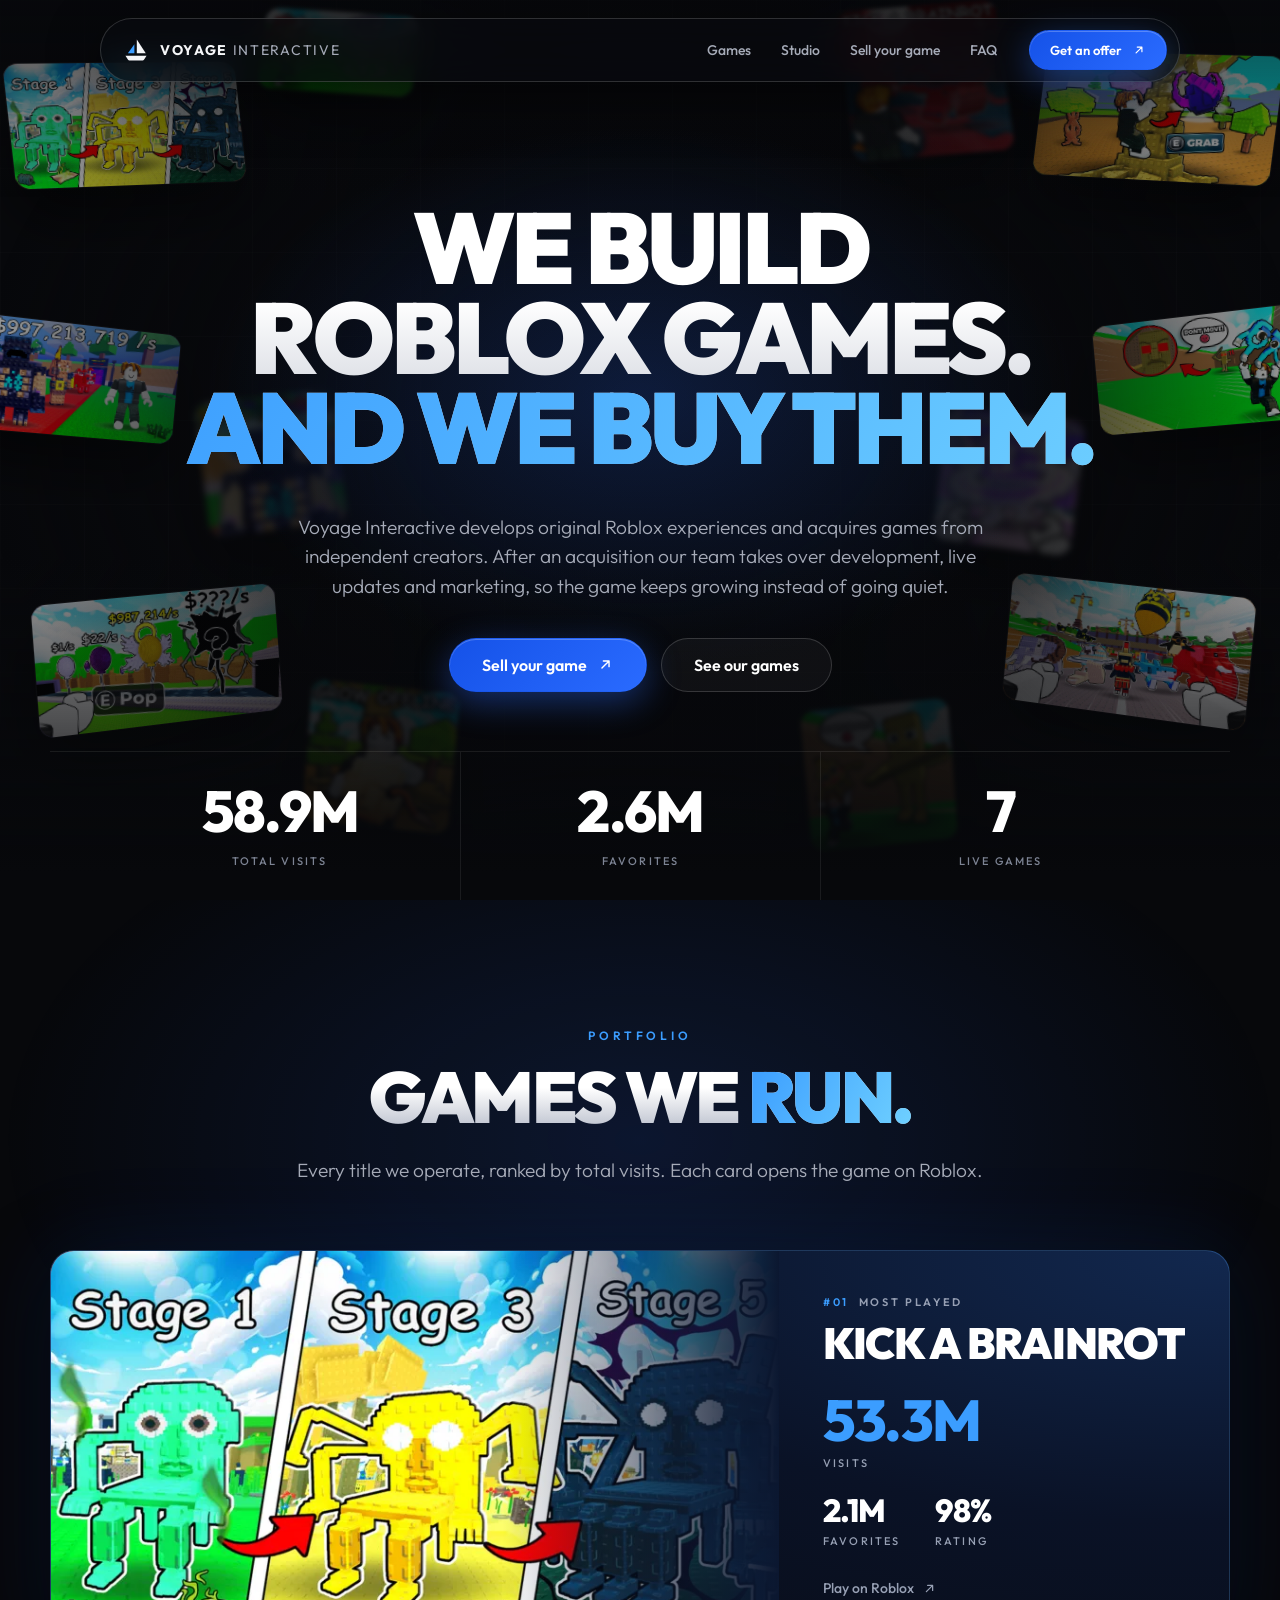
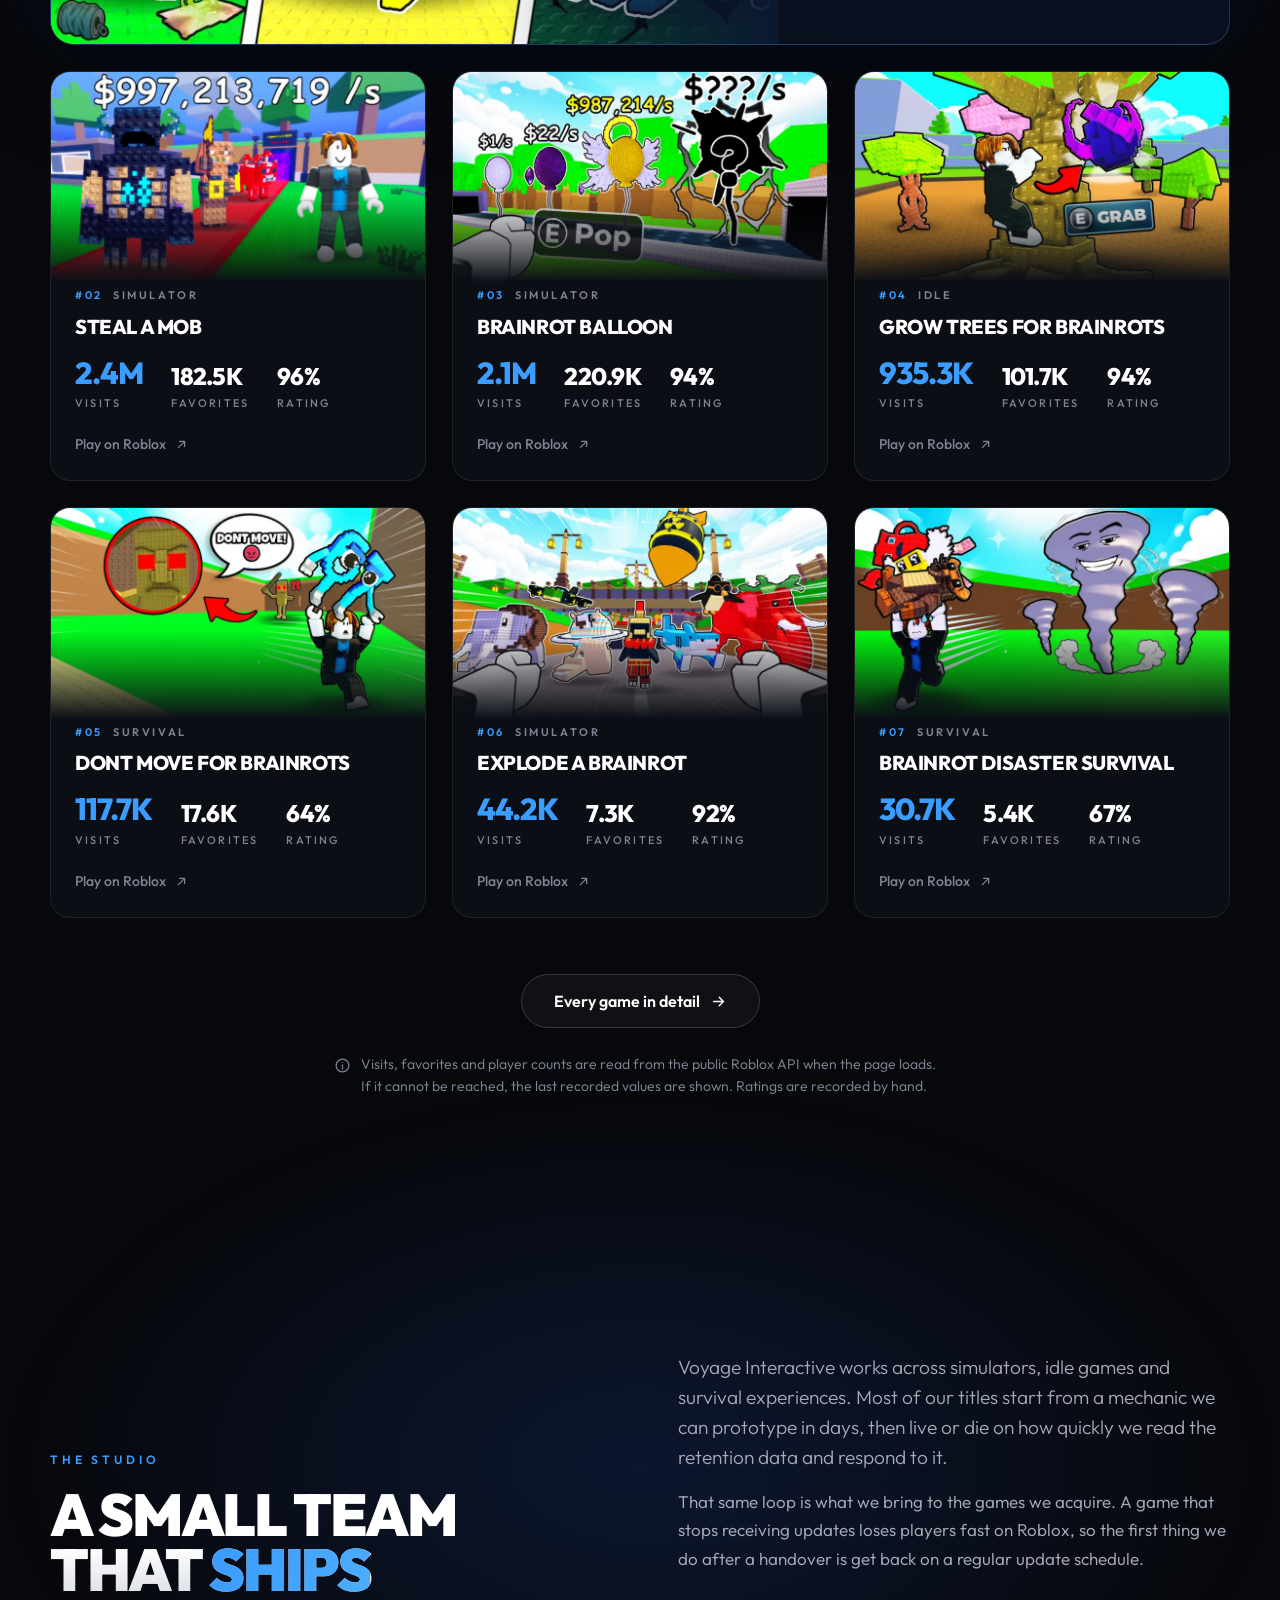
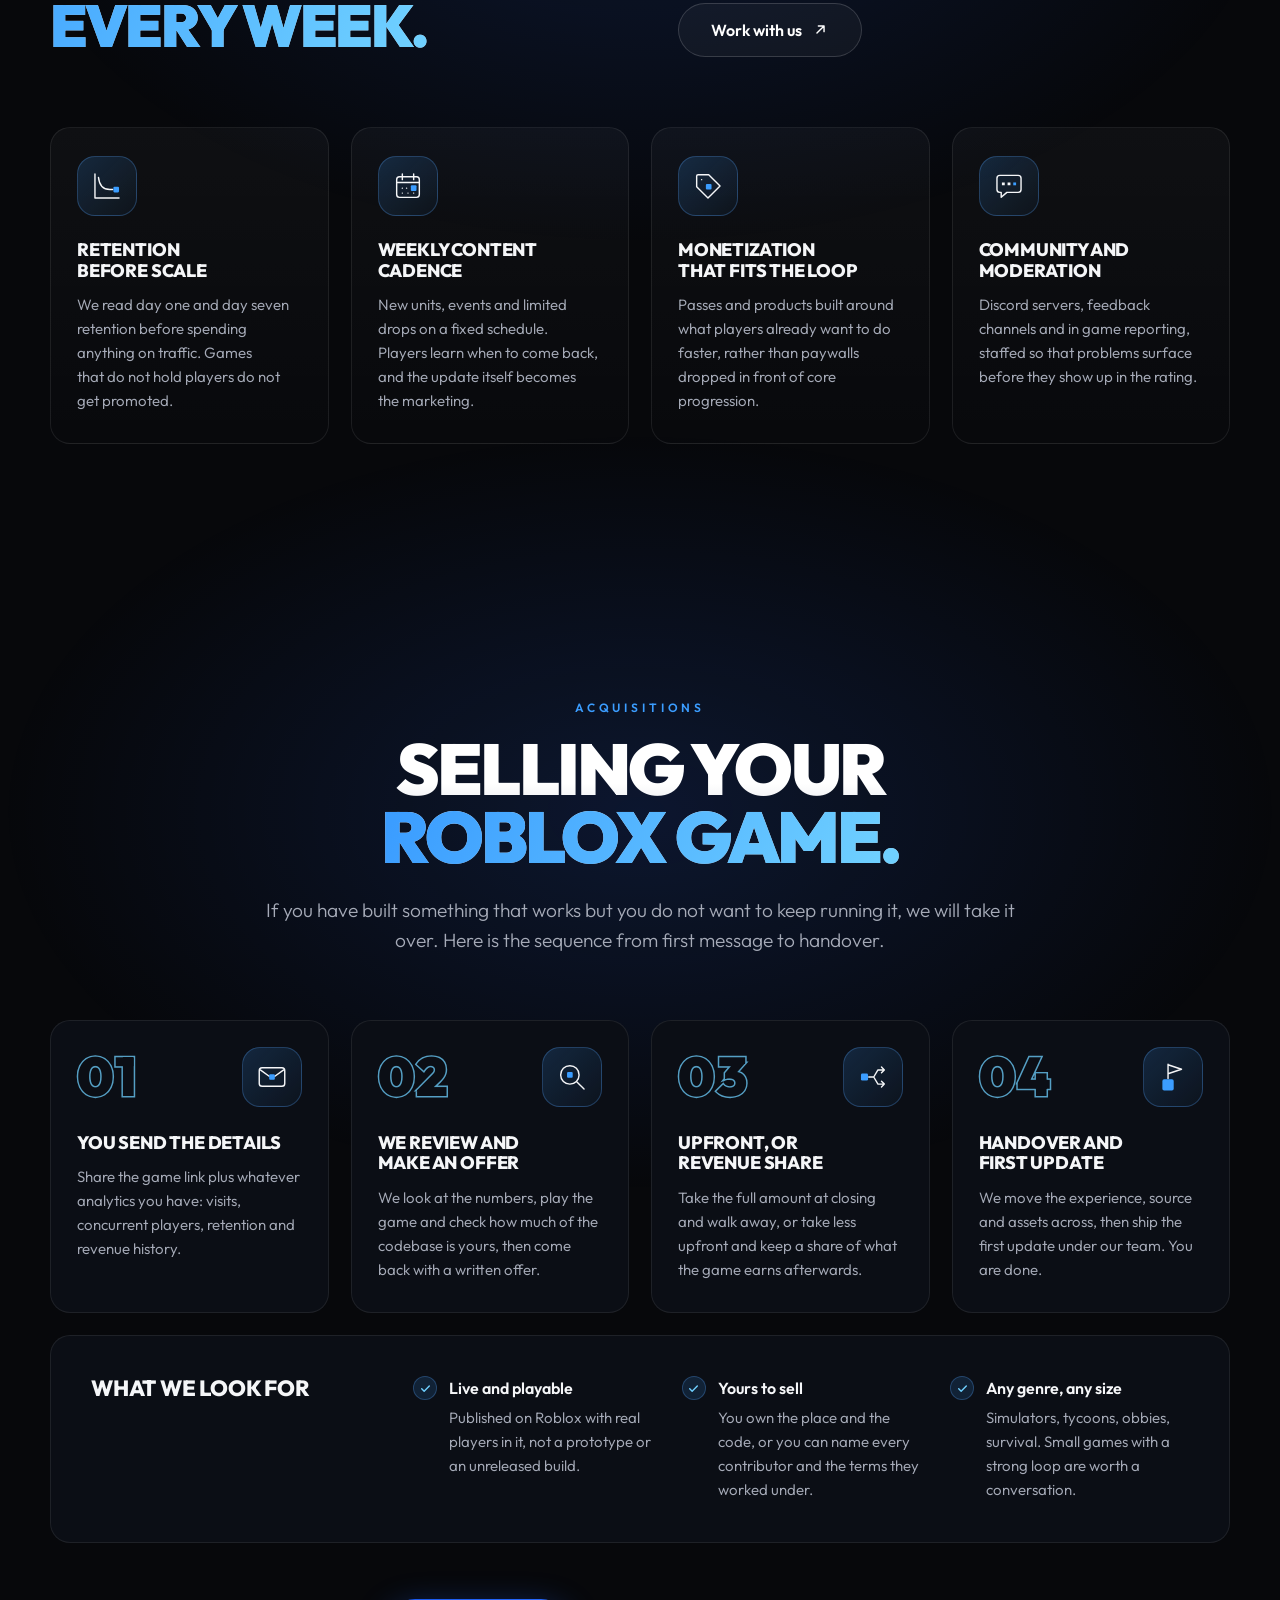
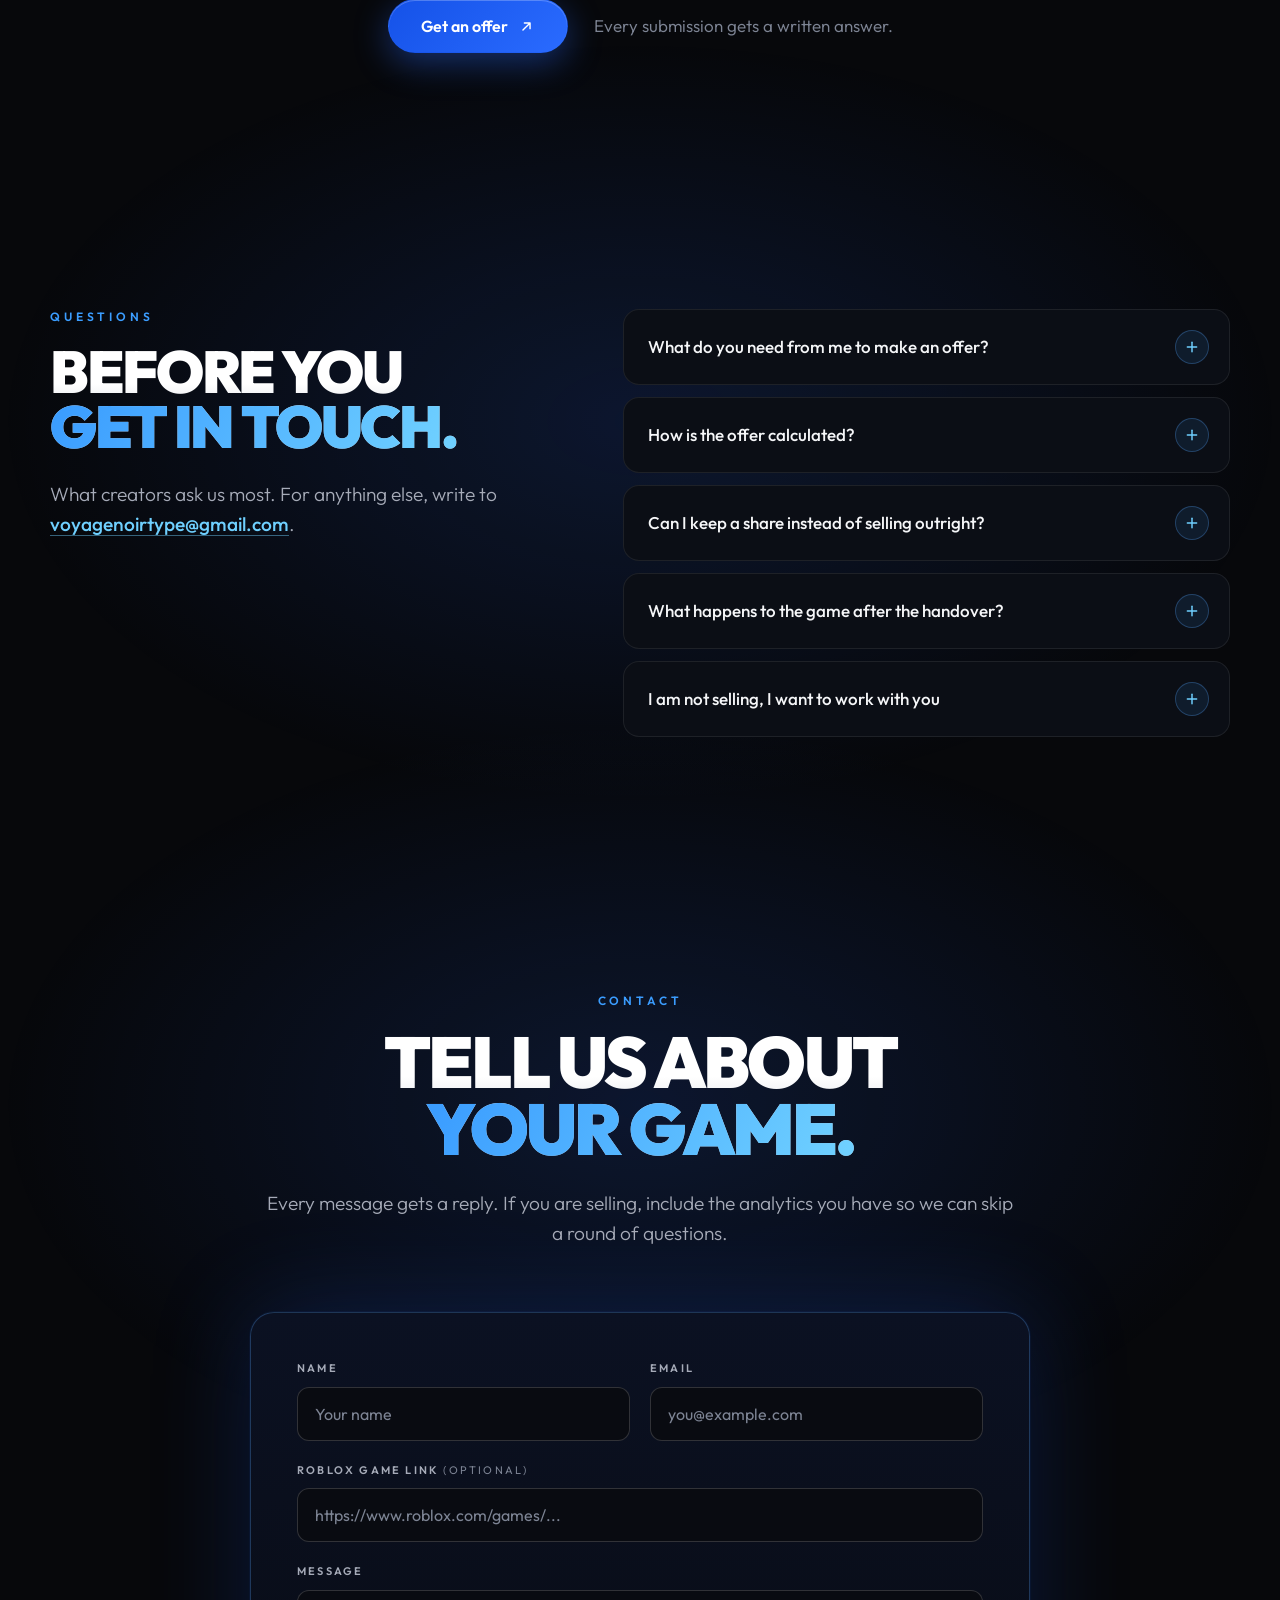
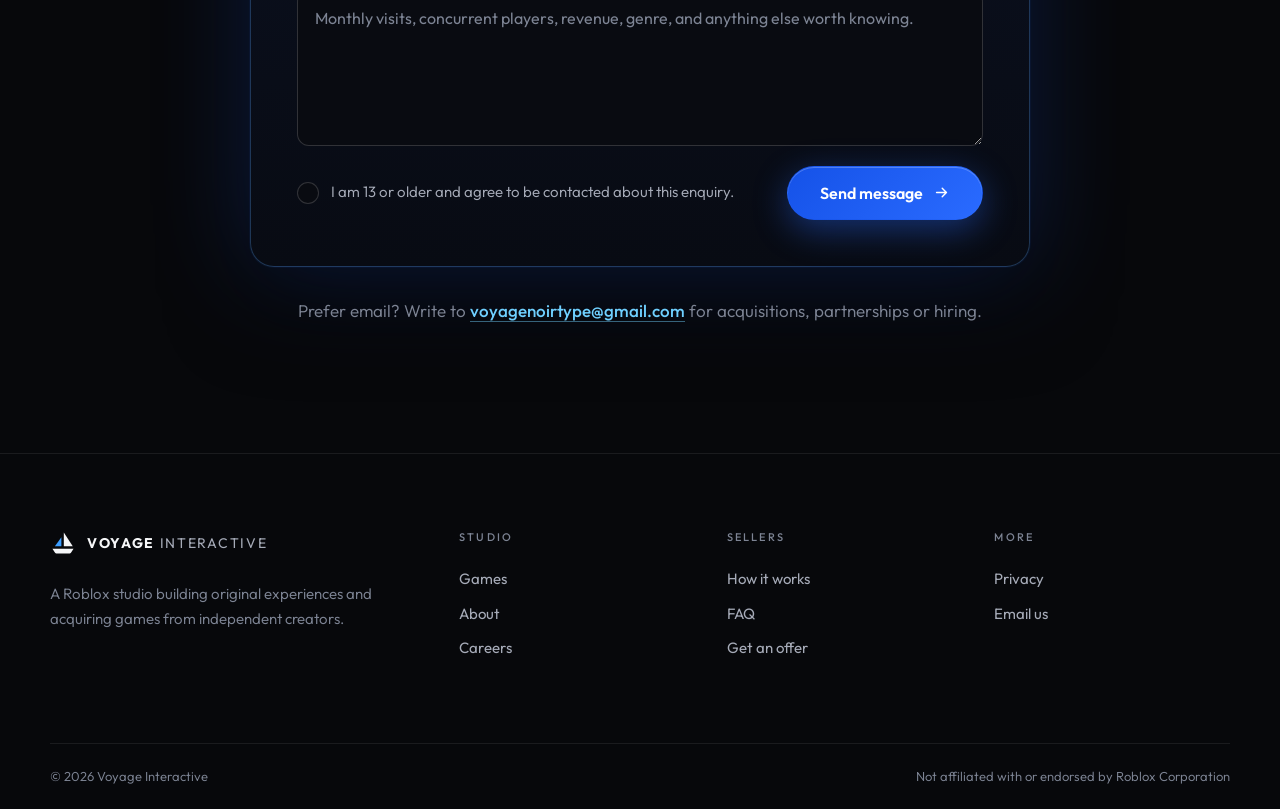
==== commit ff422ce2: "Redesign the site: dark theme, custom icon set, working live stats - New look for index, games and p" ====
--- a/index.html
+++ b/index.html
@@ -5,72 +5,84 @@
   <meta name="viewport" content="width=device-width, initial-scale=1.0" />
   <title>Voyage Interactive | Roblox game studio and acquisitions</title>
   <meta name="description" content="Voyage Interactive builds original Roblox experiences and acquires games from independent developers, then runs the development, updates and marketing that grow them." />
-  <meta name="theme-color" content="#fbf5ea" />
-  <link rel="canonical" href="https://voyageinteractive.com/" />
+  <meta name="theme-color" content="#07080b" />
+  <link rel="canonical" href="https://voyage-interactive.com/" />
 
   <meta property="og:type"        content="website" />
   <meta property="og:site_name"   content="Voyage Interactive" />
-  <meta property="og:url"         content="https://voyageinteractive.com/" />
+  <meta property="og:url"         content="https://voyage-interactive.com/" />
   <meta property="og:title"       content="Voyage Interactive | Roblox game studio and acquisitions" />
   <meta property="og:description" content="We build original Roblox experiences and acquire games from independent creators, then run the development, updates and marketing that grow them." />
-  <meta property="og:image"       content="https://voyageinteractive.com/preview.png" />
+  <meta property="og:image"       content="https://voyage-interactive.com/preview.png" />
+  <meta property="og:image:width"  content="1200" />
+  <meta property="og:image:height" content="630" />
 
   <meta name="twitter:card"        content="summary_large_image" />
   <meta name="twitter:title"       content="Voyage Interactive | Roblox game studio and acquisitions" />
   <meta name="twitter:description" content="We build original Roblox experiences and acquire games from independent creators." />
-  <meta name="twitter:image"       content="https://voyageinteractive.com/preview.png" />
+  <meta name="twitter:image"       content="https://voyage-interactive.com/preview.png" />
 
   <link rel="icon" type="image/svg+xml" href="favicon.svg" />
+  <link rel="apple-touch-icon" href="apple-touch-icon.png" />
   <link rel="preconnect" href="https://fonts.googleapis.com" />
   <link rel="preconnect" href="https://fonts.gstatic.com" crossorigin />
-  <link href="https://fonts.googleapis.com/css2?family=Figtree:wght@400;500;600;700&family=Unbounded:wght@600;700&display=swap" rel="stylesheet" />
+  <link href="https://fonts.googleapis.com/css2?family=Outfit:wght@300..900&display=swap" rel="stylesheet" />
   <link rel="stylesheet" href="css/style.css" />
-  <script>
-    /* before first paint: the saved theme, else the system one */
-    (function (d) {
-      var t = null;
-      d.classList.add('js');
-      try { t = localStorage.getItem('voyage_theme'); } catch (e) {}
-      if (t !== 'light' && t !== 'dark') t = window.matchMedia && matchMedia('(prefers-color-scheme: dark)').matches ? 'dark' : 'light';
-      d.setAttribute('data-theme', t);
-      if (t === 'dark') document.querySelector('meta[name="theme-color"]').setAttribute('content', '#130f27');
-    })(document.documentElement);
-  </script>
+  <noscript><style>.hero-wall, #flagship, .games-grid { display: none; }</style></noscript>
 </head>
 <body>
 
+<!-- icons:start (generated from img/icons.svg, edit that file and run tools/sync-icons.mjs) -->
+<svg class="sprite" width="0" height="0" aria-hidden="true" focusable="false">
+  <symbol id="logo" viewBox="0 0 32 32"><path class="ink" d="M17 3v17h11z"/><path class="blk" d="M14 9v11H6z"/><path class="ink" d="M3 23h26l-3.2 5.1a2 2 0 0 1-1.7.9H7.9a2 2 0 0 1-1.7-.9z"/></symbol>
+  <symbol id="i-arrow-right" viewBox="0 0 24 24"><path d="M5 12h14M13 6l6 6-6 6"/></symbol>
+  <symbol id="i-arrow-up-right" viewBox="0 0 24 24"><path d="M7 17 17 7M9 7h8v8"/></symbol>
+  <symbol id="i-chevron-down" viewBox="0 0 24 24"><path d="M6 9l6 6 6-6"/></symbol>
+  <symbol id="i-menu" viewBox="0 0 24 24"><path d="M4 8h16M4 16h16"/></symbol>
+  <symbol id="i-close" viewBox="0 0 24 24"><path d="M6 6l12 12M18 6 6 18"/></symbol>
+  <symbol id="i-check" viewBox="0 0 24 24"><path d="M5 12.5l4.5 4.5L19 7.5"/></symbol>
+  <symbol id="i-alert" viewBox="0 0 24 24"><path d="M12 4l9 16H3zM12 10v4M12 17h.01"/></symbol>
+  <symbol id="i-info" viewBox="0 0 24 24"><circle cx="12" cy="12" r="9"/><path d="M12 11v6M12 7.5h.01"/></symbol>
+  <symbol id="i-mail" viewBox="0 0 24 24"><rect x="3" y="5" width="18" height="14" rx="2.5"/><path d="M4 7.5l8 5.5 8-5.5"/></symbol>
+  <symbol id="i-sort" viewBox="0 0 24 24"><path d="M4 7h16M4 12h11M4 17h6"/></symbol>
+  <symbol id="p-retention" viewBox="0 0 48 48"><path d="M7 7v34h34M12 12c1 10 6 17 16 17h4"/><rect class="blk" x="33" y="25" width="8" height="8" rx="1.5"/></symbol>
+  <symbol id="p-cadence" viewBox="0 0 48 48"><rect x="8" y="11" width="32" height="29" rx="4"/><path d="M8 19h32M16 7v8M32 7v8M16 27h.01M22 27h.01M16 34h.01M24 34h.01M32 34h.01"/><rect class="blk" x="28" y="23" width="8" height="8" rx="1.5"/></symbol>
+  <symbol id="p-tag" viewBox="0 0 48 48"><path d="M10 8h15l16 16-17 17L8 25V10a2 2 0 0 1 2-2zM15 15h.01"/><rect class="blk" x="21" y="21" width="8" height="8" rx="1.5"/></symbol>
+  <symbol id="p-community" viewBox="0 0 48 48"><path d="M11 9h26a4 4 0 0 1 4 4v16a4 4 0 0 1-4 4H21l-8 7v-7h-2a4 4 0 0 1-4-4V13a4 4 0 0 1 4-4z"/><path class="ink" d="M14 19h4v4h-4zM22 19h4v4h-4z"/><rect class="blk" x="30" y="19" width="4" height="4"/></symbol>
+  <symbol id="p-send" viewBox="0 0 48 48"><rect x="6" y="11" width="36" height="26" rx="4"/><path d="M7.5 14l12.5 9M40.5 14 28 23"/><rect class="blk" x="20" y="20" width="8" height="8" rx="1.5"/></symbol>
+  <symbol id="p-review" viewBox="0 0 48 48"><circle cx="21" cy="21" r="13"/><path d="M31 31l10 10"/><rect class="blk" x="17" y="17" width="8" height="8" rx="1.5"/></symbol>
+  <symbol id="p-offer" viewBox="0 0 48 48"><path d="M18 24h7l6-10h9M25 24l6 10h9M36 10l4 4-4 4M36 30l4 4-4 4"/><rect class="blk" x="7" y="19" width="10" height="10" rx="2"/></symbol>
+  <symbol id="p-handover" viewBox="0 0 48 48"><path d="M17 26V6M18 7l18 6-18 6"/><rect class="blk" x="9" y="27" width="16" height="16" rx="2.5"/></symbol>
+  <symbol id="p-shield" viewBox="0 0 48 48"><path d="M24 5l15 6v12c0 9-6 15.5-15 20-9-4.5-15-11-15-20V11z"/><rect class="blk" x="20" y="18" width="8" height="8" rx="1.5"/></symbol>
+  <symbol id="p-browser" viewBox="0 0 48 48"><rect x="6" y="9" width="36" height="30" rx="4"/><path d="M6 17h36M11 13h.01M15 13h.01M25 25h11M25 31h7"/><rect class="blk" x="12" y="23" width="8" height="8" rx="1.5"/></symbol>
+  <symbol id="p-network" viewBox="0 0 48 48"><rect x="7" y="7" width="6" height="6" rx="1.5"/><rect x="35" y="7" width="6" height="6" rx="1.5"/><rect x="21" y="37" width="6" height="6" rx="1.5"/><path d="M19 19l-6-6M29 19l6-6M24 29v8"/><rect class="blk" x="20" y="20" width="8" height="8" rx="1.5"/></symbol>
+</svg>
+<!-- icons:end -->
+
 <a class="skip-link" href="#main">Skip to content</a>
 
-<header class="header" id="header">
-  <div class="container header-inner">
-    <a href="index.html" class="brand" aria-label="Voyage Interactive, home">
-      <svg viewBox="0 0 32 32" aria-hidden="true">
-        <path d="M16 8l10.4 6L16 20 5.6 14z" fill="#6f8bff"/>
-        <path d="M5.6 14L16 20v12L5.6 26z" fill="#3b5bf5"/>
-        <path d="M26.4 14L16 20v12l10.4-6z" fill="#2a43cf"/>
-        <path d="M16 14V2" stroke="currentColor" stroke-width="2" stroke-linecap="round"/>
-        <path d="M17 1.6l8.6 3.1L17 7.8z" fill="#ffc93c"/>
-      </svg>
-      Voyage
+<header class="nav-bar" id="header">
+  <a href="index.html" class="brand" aria-label="Voyage Interactive, home">
+    <svg class="icon brand-mark" aria-hidden="true"><use href="#logo"/></svg>
+    <span class="brand-name">Voyage <span>Interactive</span></span>
+  </a>
+
+  <nav class="nav-links" aria-label="Primary">
+    <a href="games.html">Games</a>
+    <a href="#studio">Studio</a>
+    <a href="#acquisitions">Sell your game</a>
+    <a href="#faq">FAQ</a>
+  </nav>
+
+  <div class="nav-actions">
+    <a href="#contact" class="btn btn--primary btn--sm">
+      Get an offer
+      <svg class="icon" aria-hidden="true"><use href="#i-arrow-up-right"/></svg>
     </a>
-
-    <nav class="nav" aria-label="Primary">
-      <a href="games.html">Games</a>
-      <a href="#studio">Studio</a>
-      <a href="#acquisitions">Sell your game</a>
-      <a href="#faq">FAQ</a>
-    </nav>
-
-    <div class="header-actions">
-      <button class="icon-btn theme-toggle" type="button" data-theme-toggle aria-pressed="false" aria-label="Dark theme">
-        <svg class="icon-moon" width="20" height="20" viewBox="0 1 10 10" fill="currentColor" aria-hidden="true"><path d="M2 1h2v1H2zM1 2h2v1H1zM1 3h2v1H1zM0 4h4v1H0zM0 5h4v1H0zM0 6h5v1H0zM1 7h6v1H1zM1 8h9v1H1zM2 9h7v1H2zM4 10h3v1H4z"/></svg>
-        <svg class="icon-sun" width="18" height="18" viewBox="0 0 9 9" fill="currentColor" aria-hidden="true"><path d="M4 0h1v1H4zM1 1h1v1H1zM7 1h1v1H7zM3 2h3v1H3zM2 3h5v1H2zM0 4h1v1H0zM2 4h5v1H2zM8 4h1v1H8zM2 5h5v1H2zM3 6h3v1H3zM1 7h1v1H1zM7 7h1v1H7zM4 8h1v1H4z"/></svg>
-      </button>
-      <a href="#contact" class="btn btn--primary btn--sm">Get an offer</a>
-      <button class="icon-btn menu-toggle" id="menuToggle" aria-label="Open menu" aria-expanded="false" aria-controls="mobileNav">
-        <span></span>
-      </button>
-    </div>
+    <button class="icon-btn menu-toggle" type="button" id="menuToggle" aria-label="Open menu" aria-expanded="false" aria-controls="mobileNav">
+      <svg class="icon icon-menu" aria-hidden="true"><use href="#i-menu"/></svg>
+      <svg class="icon icon-close" aria-hidden="true"><use href="#i-close"/></svg>
+    </button>
   </div>
 </header>
 
@@ -86,127 +98,75 @@
 
   <!-- ============ HERO ============ -->
   <section class="hero">
-    <div class="container hero-grid">
-      <div class="hero-copy">
-        <p class="kicker">Roblox game studio</p>
-        <h1>We build<br /> Roblox games.<br /> <span class="accent">And we buy them.</span></h1>
-
-        <p class="lede">
-          Voyage Interactive develops original Roblox experiences and acquires games from
-          independent creators. After an acquisition our team takes over development, live
-          updates and marketing, so the game keeps growing instead of going quiet.
-        </p>
-
-        <div class="hero-actions">
-          <a href="#contact" class="btn btn--primary">
-            Sell us your game
-            <svg width="16" height="16" viewBox="0 0 16 16" fill="none" aria-hidden="true"><path d="M3 8h9.5M8.5 4 12.5 8l-4 4" stroke="currentColor" stroke-width="2" stroke-linecap="round" stroke-linejoin="round"/></svg>
-          </a>
-          <a href="#portfolio" class="btn btn--ghost">See our games</a>
+    <!-- The games' art, scattered behind the title. Dealt out by
+         js/games-data.js from the GAMES list; purely decorative. -->
+    <div class="hero-wall" id="heroWall" aria-hidden="true"></div>
+
+    <div class="container hero-inner">
+      <h1><span>We build</span> <span>Roblox games.</span> <span class="accent">And we buy them.</span></h1>
+
+      <p class="lede">
+        Voyage Interactive develops original Roblox experiences and acquires games from
+        independent creators. After an acquisition our team takes over development, live
+        updates and marketing, so the game keeps growing instead of going quiet.
+      </p>
+
+      <div class="hero-actions">
+        <a href="#contact" class="btn btn--primary">
+          Sell your game
+          <svg class="icon" aria-hidden="true"><use href="#i-arrow-up-right"/></svg>
+        </a>
+        <a href="#portfolio" class="btn">See our games</a>
+      </div>
+
+      <!-- recorded totals; js/games-data.js swaps in live numbers -->
+      <dl class="stats">
+        <div class="stat">
+          <dt class="label">Total visits</dt>
+          <dd data-figure="visits">58.9M</dd>
         </div>
-
-        <!-- recorded totals; js/games-data.js swaps in live numbers -->
-        <dl class="stats">
-          <div class="stat"><dt>Total visits</dt><dd data-figure="visits">58.9M</dd></div>
-          <div class="stat"><dt>Favorites</dt><dd data-figure="favorites">2.7M</dd></div>
-          <div class="stat"><dt>Live games</dt><dd data-figure="games">7</dd></div>
-          <div class="stat stat--live" data-live hidden><dt>Playing now</dt><dd data-figure="playing"></dd></div>
-        </dl>
-      </div>
-
-      <!-- Hand-placed: x, y and s (edge) are in % of the column width.
-           Keep in step with GAMES in js/games-data.js. -->
-      <div class="hero-art" role="group" aria-label="Our games">
-        <a class="cube" href="https://www.roblox.com/games/131666238350869/Explode-a-Brainrot" target="_blank" rel="noopener noreferrer"
-           aria-label="Explode a Brainrot on Roblox" style="--x:42;--y:2;--s:11;--z:1;--i:5;--d:-2.2s;--top:#ff9a3d;--right:#cc682c">
-          <span class="cube-body">
-            <span class="cube-face cube-left"><img src="img/games/explode-a-brainrot.webp" alt="" width="512" height="512" /></span>
-            <span class="cube-face cube-top"></span>
-            <span class="cube-face cube-right"></span>
-          </span>
-          <span class="cube-tag">Explode a Brainrot</span>
-        </a>
-        <a class="cube" href="https://www.roblox.com/games/119749960243257/Brainrot-Balloon" target="_blank" rel="noopener noreferrer"
-           aria-label="Brainrot Balloon on Roblox" style="--x:66;--y:4;--s:16;--z:2;--i:2;--d:-4.6s;--top:#a98bff;--right:#6f64ca">
-          <span class="cube-body">
-            <span class="cube-face cube-left"><img src="img/games/brainrot-balloon.webp" alt="" width="512" height="512" /></span>
-            <span class="cube-face cube-top"></span>
-            <span class="cube-face cube-right"></span>
-          </span>
-          <span class="cube-tag">Brainrot Balloon</span>
-        </a>
-        <a class="cube" href="https://www.roblox.com/games/95275361430060/Steal-a-Mob" target="_blank" rel="noopener noreferrer"
-           aria-label="Steal a Mob on Roblox" style="--x:6;--y:12;--s:17;--z:3;--i:1;--d:-1.1s;--top:#5b6cf0;--right:#4d38b0">
-          <span class="cube-body">
-            <span class="cube-face cube-left"><img src="img/games/steal-a-mob.webp" alt="" width="512" height="512" /></span>
-            <span class="cube-face cube-top"></span>
-            <span class="cube-face cube-right"></span>
-          </span>
-          <span class="cube-tag">Steal a Mob</span>
-        </a>
-        <a class="cube" href="https://www.roblox.com/games/117782023218098/Kick-a-Brainrot" target="_blank" rel="noopener noreferrer"
-           aria-label="Kick a Brainrot on Roblox" style="--x:28;--y:26;--s:26;--z:4;--i:0;--d:-3.4s;--top:#ff5a4e;--right:#c22a45">
-          <span class="cube-body">
-            <span class="cube-face cube-left"><img src="img/games/kick-a-brainrot.webp" alt="" width="512" height="512" fetchpriority="high" /></span>
-            <span class="cube-face cube-top"></span>
-            <span class="cube-face cube-right"></span>
-          </span>
-          <span class="cube-tag">Kick a Brainrot</span>
-        </a>
-        <a class="cube" href="https://www.roblox.com/games/103134341448025/Grow-Trees-For-Brainrots" target="_blank" rel="noopener noreferrer"
-           aria-label="Grow Trees for Brainrots on Roblox" style="--x:72;--y:50;--s:15;--z:5;--i:3;--d:-5.3s;--top:#5cc45e;--right:#0f9355">
-          <span class="cube-body">
-            <span class="cube-face cube-left"><img src="img/games/grow-trees.webp" alt="" width="512" height="512" /></span>
-            <span class="cube-face cube-top"></span>
-            <span class="cube-face cube-right"></span>
-          </span>
-          <span class="cube-tag">Grow Trees for Brainrots</span>
-        </a>
-        <a class="cube" href="https://www.roblox.com/games/81776530583332/Dont-Move-For-Brainrots" target="_blank" rel="noopener noreferrer"
-           aria-label="Dont Move For Brainrots on Roblox" style="--x:4;--y:58;--s:14;--z:6;--i:4;--d:-0.4s;--top:#e8b531;--right:#be810d">
-          <span class="cube-body">
-            <span class="cube-face cube-left"><img src="img/games/dont-move-for-brainrots.webp" alt="" width="512" height="512" /></span>
-            <span class="cube-face cube-top"></span>
-            <span class="cube-face cube-right"></span>
-          </span>
-          <span class="cube-tag">Dont Move For Brainrots</span>
-        </a>
-        <a class="cube" href="https://www.roblox.com/games/123506026934679/Brainrot-Disaster-Survival" target="_blank" rel="noopener noreferrer"
-           aria-label="Brainrot Disaster Survival on Roblox" style="--x:46;--y:76;--s:11;--z:7;--i:6;--d:-6s;--top:#46b3f5;--right:#397fc2">
-          <span class="cube-body">
-            <span class="cube-face cube-left"><img src="img/games/brainrot-disaster-survival.webp" alt="" width="512" height="512" /></span>
-            <span class="cube-face cube-top"></span>
-            <span class="cube-face cube-right"></span>
-          </span>
-          <span class="cube-tag">Brainrot Disaster Survival</span>
-        </a>
-      </div>
+        <div class="stat">
+          <dt class="label">Favorites</dt>
+          <dd data-figure="favorites">2.6M</dd>
+        </div>
+        <div class="stat">
+          <dt class="label">Live games</dt>
+          <dd data-figure="games">7</dd>
+        </div>
+        <div class="stat stat--live" data-live hidden>
+          <dt class="label">Playing now</dt>
+          <dd data-figure="playing"></dd>
+        </div>
+      </dl>
     </div>
   </section>
 
-  <!-- ============ PORTFOLIO ============ -->
+  <!-- ============ GAMES ============ -->
   <section class="section" id="portfolio">
     <div class="container">
-      <div class="section-head reveal">
-        <div>
-          <p class="kicker">Portfolio</p>
-          <h2>Games we run</h2>
-        </div>
-        <p class="lede">
-          Visits, favorites and concurrent players are read from the public Roblox API
-          when the page loads. If the API is unreachable, the last recorded values are
-          shown instead.
+      <header class="section-head">
+        <p class="kicker">Portfolio</p>
+        <h2>Games we <span class="accent">run.</span></h2>
+        <p class="lede">Every title we operate, ranked by total visits. Each card opens the game on Roblox.</p>
+      </header>
+
+      <div id="flagship"></div>
+      <div class="games-grid" id="gamesGrid"></div>
+      <noscript><p class="note">The game list is built with JavaScript. <a class="text-link" href="games.html">Open the games page</a> once it is enabled.</p></noscript>
+
+      <div class="section-foot">
+        <a href="games.html" class="btn">
+          Every game in detail
+          <svg class="icon icon--along" aria-hidden="true"><use href="#i-arrow-right"/></svg>
+        </a>
+        <p class="note">
+          <svg class="icon" aria-hidden="true"><use href="#i-info"/></svg>
+          <span>
+            Visits, favorites and player counts are read from the public Roblox API when the
+            page loads. If it cannot be reached, the last recorded values are shown. Ratings
+            are recorded by hand.
+          </span>
         </p>
-      </div>
-
-      <div id="featuredGame"></div>
-      <div class="game-grid" data-games-grid="preview"></div>
-
-      <div class="section-foot">
-        <a href="games.html" class="btn btn--ghost">
-          See every game
-          <svg width="16" height="16" viewBox="0 0 16 16" fill="none" aria-hidden="true"><path d="M3 8h9.5M8.5 4 12.5 8l-4 4" stroke="currentColor" stroke-width="2" stroke-linecap="round" stroke-linejoin="round"/></svg>
-        </a>
       </div>
     </div>
   </section>
@@ -214,50 +174,50 @@
   <!-- ============ STUDIO ============ -->
   <section class="section" id="studio">
     <div class="container">
-      <div class="studio-intro reveal">
+      <div class="studio">
         <div>
           <p class="kicker">The studio</p>
-          <h2>A small team that ships every week</h2>
+          <h2>A small team that <span class="accent">ships every week.</span></h2>
         </div>
-        <div>
+        <div class="studio-copy">
           <p class="lede">
             Voyage Interactive works across simulators, idle games and survival experiences.
             Most of our titles start from a mechanic we can prototype in days, then live or
             die on how quickly we read the retention data and respond to it.
           </p>
-          <p class="lede">
+          <p>
             That same loop is what we bring to the games we acquire. A game that stops
             receiving updates loses players fast on Roblox, so the first thing we do after a
             handover is get back on a regular update schedule.
           </p>
-          <a class="link-arrow" href="mailto:voyagenoirtype@gmail.com?subject=Working%20with%20Voyage">
+          <a class="btn" href="mailto:voyagenoirtype@gmail.com?subject=Working%20with%20Voyage">
             Work with us
-            <svg width="16" height="16" viewBox="0 0 16 16" fill="none" aria-hidden="true"><path d="M3 8h9.5M8.5 4 12.5 8l-4 4" stroke="currentColor" stroke-width="2" stroke-linecap="round" stroke-linejoin="round"/></svg>
+            <svg class="icon" aria-hidden="true"><use href="#i-arrow-up-right"/></svg>
           </a>
         </div>
       </div>
 
       <div class="features">
-        <article class="feature reveal" style="--tint:var(--blue-soft)">
-          <div class="feature-art"><img src="img/art/retention.svg" alt="" width="163" height="208" loading="lazy" /></div>
+        <article class="feature">
+          <span class="pict"><svg class="icon" aria-hidden="true"><use href="#p-retention"/></svg></span>
           <h3>Retention before scale</h3>
           <p>We read day one and day seven retention before spending anything on traffic. Games that do not hold players do not get promoted.</p>
         </article>
 
-        <article class="feature reveal" style="--tint:var(--coral-soft);--delay:.08s">
-          <div class="feature-art"><img src="img/art/drops.svg" alt="" width="275" height="288" loading="lazy" /></div>
+        <article class="feature">
+          <span class="pict"><svg class="icon" aria-hidden="true"><use href="#p-cadence"/></svg></span>
           <h3>Weekly content cadence</h3>
           <p>New units, events and limited drops on a fixed schedule. Players learn when to come back, and the update itself becomes the marketing.</p>
         </article>
 
-        <article class="feature reveal" style="--tint:var(--teal-soft);--delay:.16s">
-          <div class="feature-art"><img src="img/art/gem.svg" alt="" width="241" height="256" loading="lazy" /></div>
+        <article class="feature">
+          <span class="pict"><svg class="icon" aria-hidden="true"><use href="#p-tag"/></svg></span>
           <h3>Monetization that fits the loop</h3>
           <p>Passes and products built around what players already want to do faster, rather than paywalls dropped in front of core progression.</p>
         </article>
 
-        <article class="feature reveal" style="--tint:var(--sun-soft);--delay:.24s">
-          <div class="feature-art"><img src="img/art/community.svg" alt="" width="310" height="302" loading="lazy" /></div>
+        <article class="feature">
+          <span class="pict"><svg class="icon" aria-hidden="true"><use href="#p-community"/></svg></span>
           <h3>Community and moderation</h3>
           <p>Discord servers, feedback channels and in game reporting, staffed so that problems surface before they show up in the rating.</p>
         </article>
@@ -266,72 +226,79 @@
   </section>
 
   <!-- ============ ACQUISITIONS ============ -->
-  <section id="acquisitions">
+  <section class="section" id="acquisitions">
     <div class="container">
-      <div class="panel on-night">
-        <div class="section-head reveal">
-          <div>
-            <p class="kicker">Acquisitions</p>
-            <h2>Selling your Roblox game</h2>
-          </div>
-          <p class="lede">
-            If you have built something that works but you do not want to keep running it,
-            we will take it over. Here is the sequence from first message to handover.
-          </p>
-        </div>
-
-        <ol class="steps">
-          <li class="step reveal">
-            <div class="step-art"><img src="img/art/send.svg" alt="" width="163" height="238" loading="lazy" /></div>
-            <span class="step-num" aria-hidden="true">1</span>
-            <h3>You send the details</h3>
-            <p>Share the game link plus whatever analytics you have: visits, concurrent players, retention and revenue history.</p>
+      <header class="section-head">
+        <p class="kicker">Acquisitions</p>
+        <h2>Selling your <span class="accent">Roblox game.</span></h2>
+        <p class="lede">
+          If you have built something that works but you do not want to keep running it,
+          we will take it over. Here is the sequence from first message to handover.
+        </p>
+      </header>
+
+      <ol class="steps">
+        <li class="step">
+          <div class="step-top">
+            <span class="step-num" aria-hidden="true">01</span>
+            <span class="pict"><svg class="icon" aria-hidden="true"><use href="#p-send"/></svg></span>
+          </div>
+          <h3>You send the details</h3>
+          <p>Share the game link plus whatever analytics you have: visits, concurrent players, retention and revenue history.</p>
+        </li>
+        <li class="step">
+          <div class="step-top">
+            <span class="step-num" aria-hidden="true">02</span>
+            <span class="pict"><svg class="icon" aria-hidden="true"><use href="#p-review"/></svg></span>
+          </div>
+          <h3>We review and make an offer</h3>
+          <p>We look at the numbers, play the game and check how much of the codebase is yours, then come back with a written offer.</p>
+        </li>
+        <li class="step">
+          <div class="step-top">
+            <span class="step-num" aria-hidden="true">03</span>
+            <span class="pict"><svg class="icon" aria-hidden="true"><use href="#p-offer"/></svg></span>
+          </div>
+          <h3>Upfront, or revenue share</h3>
+          <p>Take the full amount at closing and walk away, or take less upfront and keep a share of what the game earns afterwards.</p>
+        </li>
+        <li class="step">
+          <div class="step-top">
+            <span class="step-num" aria-hidden="true">04</span>
+            <span class="pict"><svg class="icon" aria-hidden="true"><use href="#p-handover"/></svg></span>
+          </div>
+          <h3>Handover and first update</h3>
+          <p>We move the experience, source and assets across, then ship the first update under our team. You are done.</p>
+        </li>
+      </ol>
+
+      <div class="criteria">
+        <h3>What we look for</h3>
+        <ul>
+          <li>
+            <span class="tick"><svg class="icon" aria-hidden="true"><use href="#i-check"/></svg></span>
+            <h4>Live and playable</h4>
+            <p>Published on Roblox with real players in it, not a prototype or an unreleased build.</p>
           </li>
-          <li class="step reveal" style="--delay:.08s">
-            <div class="step-art"><img src="img/art/review.svg" alt="" width="137" height="283" loading="lazy" /></div>
-            <span class="step-num" aria-hidden="true">2</span>
-            <h3>We review and make an offer</h3>
-            <p>We look at the numbers, play the game and check how much of the codebase is yours, then come back with a written offer.</p>
+          <li>
+            <span class="tick"><svg class="icon" aria-hidden="true"><use href="#i-check"/></svg></span>
+            <h4>Yours to sell</h4>
+            <p>You own the place and the code, or you can name every contributor and the terms they worked under.</p>
           </li>
-          <li class="step reveal" style="--delay:.16s">
-            <div class="step-art"><img src="img/art/offer.svg" alt="" width="197" height="288" loading="lazy" /></div>
-            <span class="step-num" aria-hidden="true">3</span>
-            <h3>Upfront, or revenue share</h3>
-            <p>Take the full amount at closing and walk away, or take less upfront and keep a share of what the game earns afterwards.</p>
+          <li>
+            <span class="tick"><svg class="icon" aria-hidden="true"><use href="#i-check"/></svg></span>
+            <h4>Any genre, any size</h4>
+            <p>Simulators, tycoons, obbies, survival. Small games with a strong loop are worth a conversation.</p>
           </li>
-          <li class="step reveal" style="--delay:.24s">
-            <div class="step-art"><img src="img/art/ship.svg" alt="" width="379" height="369" loading="lazy" /></div>
-            <span class="step-num" aria-hidden="true">4</span>
-            <h3>Handover and first update</h3>
-            <p>We move the experience, source and assets across, then ship the first update under our team. You are done.</p>
-          </li>
-        </ol>
-
-        <div class="criteria-wrap">
-          <h3>What we look for</h3>
-          <div class="criteria">
-            <div class="criterion">
-              <h4>Live and playable</h4>
-              <p>Published on Roblox with real players in it, not a prototype or an unreleased build.</p>
-            </div>
-            <div class="criterion">
-              <h4>Yours to sell</h4>
-              <p>You own the place and the code, or you can name every contributor and the terms they worked under.</p>
-            </div>
-            <div class="criterion">
-              <h4>Any genre, any size</h4>
-              <p>Simulators, tycoons, obbies, survival. Small games with a strong loop are worth a conversation.</p>
-            </div>
-          </div>
-        </div>
-
-        <div class="panel-foot">
-          <a href="#contact" class="btn btn--sun">
-            Get an offer
-            <svg width="16" height="16" viewBox="0 0 16 16" fill="none" aria-hidden="true"><path d="M3 8h9.5M8.5 4 12.5 8l-4 4" stroke="currentColor" stroke-width="2" stroke-linecap="round" stroke-linejoin="round"/></svg>
-          </a>
-          <p>Every submission gets a written answer.</p>
-        </div>
+        </ul>
+      </div>
+
+      <div class="cta-row">
+        <a href="#contact" class="btn btn--primary">
+          Get an offer
+          <svg class="icon" aria-hidden="true"><use href="#i-arrow-up-right"/></svg>
+        </a>
+        <p>Every submission gets a written answer.</p>
       </div>
     </div>
   </section>
@@ -339,18 +306,21 @@
   <!-- ============ FAQ ============ -->
   <section class="section" id="faq">
     <div class="container faq-layout">
-      <div class="faq-intro reveal">
+      <div class="faq-intro">
         <p class="kicker">Questions</p>
-        <h2>Before you get in touch</h2>
+        <h2>Before you <span class="accent">get in touch.</span></h2>
         <p class="lede">
-          What creators ask us most. Anything else, write to
-          <a href="mailto:voyagenoirtype@gmail.com">voyagenoirtype@gmail.com</a>.
+          What creators ask us most. For anything else, write to
+          <a class="text-link" href="mailto:voyagenoirtype@gmail.com">voyagenoirtype@gmail.com</a>.
         </p>
       </div>
 
       <div class="faq">
         <details>
-          <summary>What do you need from me to make an offer?<span class="toggle" aria-hidden="true"></span></summary>
+          <summary>
+            What do you need from me to make an offer?
+            <span class="faq-toggle" aria-hidden="true"><svg class="icon" viewBox="0 0 24 24"><path class="v" d="M12 5v14"/><path d="M5 12h14"/></svg></span>
+          </summary>
           <div class="faq-answer">
             <p>
               The game link and access to your analytics. Visit history, concurrent player
@@ -362,7 +332,10 @@
         </details>
 
         <details>
-          <summary>How is the offer calculated?<span class="toggle" aria-hidden="true"></span></summary>
+          <summary>
+            How is the offer calculated?
+            <span class="faq-toggle" aria-hidden="true"><svg class="icon" viewBox="0 0 24 24"><path class="v" d="M12 5v14"/><path d="M5 12h14"/></svg></span>
+          </summary>
           <div class="faq-answer">
             <p>
               Mainly from recent revenue and how stable it is, adjusted for how much work
@@ -374,7 +347,10 @@
         </details>
 
         <details>
-          <summary>Can I keep a share instead of selling outright?<span class="toggle" aria-hidden="true"></span></summary>
+          <summary>
+            Can I keep a share instead of selling outright?
+            <span class="faq-toggle" aria-hidden="true"><svg class="icon" viewBox="0 0 24 24"><path class="v" d="M12 5v14"/><path d="M5 12h14"/></svg></span>
+          </summary>
           <div class="faq-answer">
             <p>
               Yes. You can take a lower payment at closing and keep an agreed percentage of
@@ -385,7 +361,10 @@
         </details>
 
         <details>
-          <summary>What happens to the game after the handover?<span class="toggle" aria-hidden="true"></span></summary>
+          <summary>
+            What happens to the game after the handover?
+            <span class="faq-toggle" aria-hidden="true"><svg class="icon" viewBox="0 0 24 24"><path class="v" d="M12 5v14"/><path d="M5 12h14"/></svg></span>
+          </summary>
           <div class="faq-answer">
             <p>
               It goes on our update schedule. We keep the core loop that made it work and
@@ -396,7 +375,10 @@
         </details>
 
         <details>
-          <summary>I am not selling, I want to work with you<span class="toggle" aria-hidden="true"></span></summary>
+          <summary>
+            I am not selling, I want to work with you
+            <span class="faq-toggle" aria-hidden="true"><svg class="icon" viewBox="0 0 24 24"><path class="v" d="M12 5v14"/><path d="M5 12h14"/></svg></span>
+          </summary>
           <div class="faq-answer">
             <p>
               Use the same form or email us directly. Tell us what you do, scripting,
@@ -410,32 +392,18 @@
   </section>
 
   <!-- ============ CONTACT ============ -->
-  <section class="section section--flush" id="contact">
+  <section class="section" id="contact">
     <div class="container">
-      <div class="panel on-blue contact">
-        <div class="contact-copy">
-          <p class="kicker">Contact</p>
-          <h2>Tell us about your game</h2>
-          <p class="lede">
-            Every message gets a reply. If you are selling, include the analytics you have
-            so we can skip a round of questions.
-          </p>
-
-          <div class="contact-foot">
-            <dl class="contact-direct">
-              <div>
-                <dt>Email</dt>
-                <dd><a href="mailto:voyagenoirtype@gmail.com">voyagenoirtype@gmail.com</a></dd>
-              </div>
-              <div>
-                <dt>Best for</dt>
-                <dd>Acquisitions, partnerships, hiring</dd>
-              </div>
-            </dl>
-            <img class="contact-art" src="img/art/mailbox.svg" alt="" width="200" height="260" loading="lazy" />
-          </div>
-        </div>
-
+      <header class="section-head">
+        <p class="kicker">Contact</p>
+        <h2>Tell us about <span class="accent">your game.</span></h2>
+        <p class="lede">
+          Every message gets a reply. If you are selling, include the analytics you have
+          so we can skip a round of questions.
+        </p>
+      </header>
+
+      <div class="form-card">
         <form class="form" id="contactForm" novalidate>
           <div class="form-row">
             <div class="field">
@@ -463,16 +431,31 @@
             <input type="text" id="company" name="company" tabindex="-1" autocomplete="off" />
           </div>
 
-          <label class="consent" for="age">
-            <input type="checkbox" id="age" name="age_confirm" required />
-            <span>I am 13 or older and agree to be contacted about this enquiry.</span>
-          </label>
-
-          <p class="form-status" id="formStatus" role="status" aria-live="polite"></p>
-
-          <button type="submit" class="btn btn--primary btn--block" id="submitBtn">Send message</button>
+          <p class="form-status" id="formStatus" role="status" aria-live="polite" hidden>
+            <svg class="icon icon-check" aria-hidden="true"><use href="#i-check"/></svg>
+            <svg class="icon icon-alert" aria-hidden="true"><use href="#i-alert"/></svg>
+            <span></span>
+          </p>
+
+          <div class="form-foot">
+            <label class="consent" for="age">
+              <input type="checkbox" id="age" name="age_confirm" required />
+              <span>I am 13 or older and agree to be contacted about this enquiry.</span>
+            </label>
+
+            <button type="submit" class="btn btn--primary" id="submitBtn">
+              <span>Send message</span>
+              <svg class="icon icon--along" aria-hidden="true"><use href="#i-arrow-right"/></svg>
+            </button>
+          </div>
         </form>
       </div>
+
+      <p class="contact-direct">
+        Prefer email? Write to
+        <a class="text-link" href="mailto:voyagenoirtype@gmail.com">voyagenoirtype@gmail.com</a>
+        for acquisitions, partnerships or hiring.
+      </p>
     </div>
   </section>
 
@@ -482,44 +465,36 @@
   <div class="container footer-top">
     <div class="footer-brand">
       <a href="index.html" class="brand" aria-label="Voyage Interactive, home">
-        <svg viewBox="0 0 32 32" aria-hidden="true">
-          <path d="M16 8l10.4 6L16 20 5.6 14z" fill="#6f8bff"/>
-          <path d="M5.6 14L16 20v12L5.6 26z" fill="#3b5bf5"/>
-          <path d="M26.4 14L16 20v12l10.4-6z" fill="#2a43cf"/>
-          <path d="M16 14V2" stroke="currentColor" stroke-width="2" stroke-linecap="round"/>
-          <path d="M17 1.6l8.6 3.1L17 7.8z" fill="#ffc93c"/>
-        </svg>
-        Voyage Interactive
+        <svg class="icon brand-mark" aria-hidden="true"><use href="#logo"/></svg>
+        <span class="brand-name">Voyage <span>Interactive</span></span>
       </a>
       <p>A Roblox studio building original experiences and acquiring games from independent creators.</p>
     </div>
 
     <div class="footer-col">
-      <h4>Studio</h4>
+      <h4 class="label">Studio</h4>
       <a href="games.html">Games</a>
       <a href="index.html#studio">About</a>
       <a href="mailto:voyagenoirtype@gmail.com?subject=Working%20with%20Voyage">Careers</a>
     </div>
 
     <div class="footer-col">
-      <h4>Sellers</h4>
+      <h4 class="label">Sellers</h4>
       <a href="index.html#acquisitions">How it works</a>
       <a href="index.html#faq">FAQ</a>
       <a href="index.html#contact">Get an offer</a>
     </div>
 
     <div class="footer-col">
-      <h4>More</h4>
+      <h4 class="label">More</h4>
       <a href="privacy.html">Privacy</a>
       <a href="mailto:voyagenoirtype@gmail.com">Email us</a>
     </div>
   </div>
 
-  <div class="footer-bottom">
-    <div class="container">
-      <p>&copy; <span id="year">2026</span> Voyage Interactive</p>
-      <p>Not affiliated with or endorsed by Roblox Corporation</p>
-    </div>
+  <div class="container footer-bottom">
+    <p>&copy; <span id="year">2026</span> Voyage Interactive</p>
+    <p>Not affiliated with or endorsed by Roblox Corporation</p>
   </div>
 </footer>
 
--- a/css/style.css
+++ b/css/style.css
@@ -1,135 +1,89 @@
 /* =============================================================
    Voyage Interactive
-   Warm paper, deep ink and one cobalt; at night the paper turns
-   to deep indigo and the ink to cream. The colour comes from the
-   games' own art and from the voxel illustrations in img/art,
-   so the interface around them stays calm.
+
+   A dark stage for bright game art. The page is near-black with a
+   faint grid and a few blue glows; type is Outfit, set in heavy
+   tight capitals for titles and light weight for reading; there is
+   one accent, blue, used for the line that matters in each title,
+   the lead number on each card, and the main button.
+
+   Icons live in img/icons.svg and are inlined at the top of each
+   page; see the notes in that file.
    ============================================================= */
 
 *, *::before, *::after { box-sizing: border-box; margin: 0; padding: 0; }
 
 :root {
-  color-scheme: light;
-
-  /* ---- theme: every value in this block flips in dark mode ---- */
-  --bg:           #fbf5ea;   /* page */
-  --bg-2:         #f3eadb;   /* sunk: image placeholders, toggles, code */
-  --surface:      #ffffff;   /* cards, form, menus */
-  --field:        #fbf5ea;   /* inputs sitting on a surface */
-  --text:         #1b1530;
-  --text-2:       #4a4460;
-  --text-3:       #6f6984;
-  --line:         rgba(27, 21, 48, 0.1);
-  --line-2:       rgba(27, 21, 48, 0.2);
-  --hover:        rgba(27, 21, 48, 0.06);
-  --link:         #3b5bf5;
-  --focus:        #3b5bf5;
-  --live-text:    #12804f;
-  --warn-text:    #8a5d00;
-  --danger-text:  #c2332b;
-  --ok-bg:        #dff5ea;
-  --error-bg:     #fde4e1;
-  --header-bg:    rgba(243, 234, 219, 0.94);
-  --header-shadow: rgba(27, 21, 48, 0.06);
-  --halo:         #fff0c4;   /* the disc behind the hero cubes */
-  --drop:         rgba(27, 21, 48, 0.2);
-  --well:         rgba(255, 255, 255, 0.55);
-  --blue-soft:    #e4e9ff;
-  --coral-soft:   #ffe2dc;
-  --teal-soft:    #d6f4ef;
-  --sun-soft:     #fff0c4;
-  --night:        #1b1530;   /* acquisitions panel */
-  --night-2:      #262043;
-  --footer:       #1b1530;
-  --chip-base:    #ffffff;
-  --chip-mix:     22%;
-  --toggle-bg:    #f3eadb;
-  --toggle-hover: #fff0c4;
-
-  /* ---- fixed: identical in both themes ---- */
-  --ink:       #1b1530;      /* text on light fills: sun, white */
-  --blue:      #3b5bf5;
-  --blue-edge: #2238b8;
-  --sun:       #ffc93c;
-  --sun-edge:  #d69311;
-  --live-dot:  #22c77f;
-  --on-night:  rgba(255, 255, 255, 0.72);
-  --on-blue:   rgba(255, 255, 255, 0.92);   /* lowest white that keeps 4.5:1 on --blue */
-
-  --r-s:  10px;
-  --r:    16px;
-  --r-l:  24px;
-  --r-xl: clamp(24px, 3vw, 40px);
-
-  --gutter:  24px;
-  --maxw:    1200px;
-  --section: clamp(72px, 8vw, 112px);
-
-  --font-display: 'Unbounded', 'Arial Black', system-ui, sans-serif;
-  --font-body:    'Figtree', system-ui, -apple-system, 'Segoe UI', sans-serif;
-
-  --ease:   cubic-bezier(0.22, 1, 0.36, 1);
-  --spring: cubic-bezier(0.34, 1.5, 0.64, 1);
-
-  /* the brand cube, reused as a bullet */
-  --cube-blue: url("data:image/svg+xml,%3Csvg xmlns='http://www.w3.org/2000/svg' viewBox='0 0 14 16'%3E%3Cpath d='M7 0l7 4-7 4-7-4z' fill='%236f8bff'/%3E%3Cpath d='M0 4l7 4v8l-7-4z' fill='%233b5bf5'/%3E%3Cpath d='M14 4l-7 4v8l7-4z' fill='%232a43cf'/%3E%3C/svg%3E");
-  --cube-sun: url("data:image/svg+xml,%3Csvg xmlns='http://www.w3.org/2000/svg' viewBox='0 0 14 16'%3E%3Cpath d='M7 0l7 4-7 4-7-4z' fill='%23ffe07a'/%3E%3Cpath d='M0 4l7 4v8l-7-4z' fill='%23ffc93c'/%3E%3Cpath d='M14 4l-7 4v8l7-4z' fill='%23d69311'/%3E%3C/svg%3E");
-}
-
-/* Set on <html> by the inline script in each page's head, from the
-   visitor's saved choice or, failing that, their system setting. */
-:root[data-theme='dark'] {
   color-scheme: dark;
 
-  --bg:           #130f27;
-  --bg-2:         #1c1736;
-  --surface:      #1e1839;
-  --field:        #130f27;
-  --text:         #f5eee2;
-  --text-2:       #cbc4d8;
-  --text-3:       #9d95b0;
-  --line:         rgba(245, 238, 226, 0.1);
-  --line-2:       rgba(245, 238, 226, 0.22);
-  --hover:        rgba(245, 238, 226, 0.08);
-  --link:         #8aa0ff;
-  --focus:        #8aa0ff;
-  --live-text:    #43d39a;
-  --warn-text:    #f5c04a;
-  --danger-text:  #ff8a73;
-  --ok-bg:        rgba(67, 211, 154, 0.14);
-  --error-bg:     rgba(255, 100, 80, 0.16);
-  --header-bg:    rgba(28, 23, 54, 0.94);
-  --header-shadow: rgba(0, 0, 0, 0.3);
-  --halo:         #221b46;
-  --drop:         rgba(0, 0, 0, 0.5);
-  --well:         rgba(255, 255, 255, 0.05);
-  --blue-soft:    #1c2251;
-  --coral-soft:   #351c31;
-  --teal-soft:    #0f2d3a;
-  --sun-soft:     #372912;
-  --night:        #211a45;
-  --night-2:      #2c2459;
-  --footer:       #0d0a1d;
-  --chip-base:    #1e1839;
-  --chip-mix:     34%;
-  --toggle-bg:    rgba(245, 238, 226, 0.1);
-  --toggle-hover: rgba(255, 201, 60, 0.2);
+  --bg:        #07080b;   /* page */
+  --card:      #0b0e15;   /* cards */
+  --card-2:    #10141d;   /* raised inside a card */
+  --field:     #090b11;   /* inputs */
+  --line:      rgba(255, 255, 255, 0.08);
+  --line-2:    rgba(255, 255, 255, 0.16);
+  --line-blue: rgba(88, 166, 255, 0.28);
+
+  --text:      #f5f6f8;
+  --text-2:    #a6abb8;
+  --text-3:    #7d8494;
+
+  --blue-deep: #1552e8;   /* button fill, dark end */
+  --blue:      #2a6bff;   /* button fill, light end: white text still reads on it */
+  --sky:       #3b9dff;   /* the accent in type, numbers and icons */
+  --sky-2:     #6fd0ff;
+  --green:     #3ddc84;
+  --amber:     #f5b83d;
+  --danger:    #ff9d94;
+  --ok-bg:     rgba(61, 220, 132, 0.1);
+  --error-bg:  rgba(255, 120, 108, 0.12);
+
+  --r-s:   12px;
+  --r-m:   16px;
+  --r-l:   20px;
+  --r-xl:  24px;
+
+  --gutter:  32px;
+  --maxw:    1180px;
+  --section: clamp(80px, 10vw, 148px);
+  --nav:     64px;
+
+  --font: 'Outfit', ui-sans-serif, system-ui, -apple-system, 'Segoe UI', Roboto, 'Helvetica Neue', Arial, sans-serif;
+  --mono: ui-monospace, 'Cascadia Code', 'SF Mono', Menlo, Consolas, monospace;
+
+  --ease: cubic-bezier(0.2, 0.8, 0.2, 1);
 }
 
 html {
   scroll-behavior: smooth;
-  scroll-padding-top: 96px;
+  scroll-padding-top: calc(var(--nav) + 48px);
   -webkit-text-size-adjust: 100%;
+  background: var(--bg);
 }
 
 body {
-  font-family: var(--font-body);
-  font-size: 17px;
-  line-height: 1.6;
-  color: var(--text);
-  background: var(--bg);
+  position: relative;
+  font-family: var(--font);
+  font-size: 1.0625rem;
+  font-weight: 350;
+  line-height: 1.65;
+  color: var(--text-2);
   -webkit-font-smoothing: antialiased;
   overflow-x: clip;
+}
+
+/* A faint grid behind everything, fixed, fading out towards the edges. */
+body::before {
+  content: '';
+  position: fixed;
+  inset: 0;
+  z-index: -1;
+  pointer-events: none;
+  background:
+    linear-gradient(rgba(255, 255, 255, 0.026) 1px, transparent 1px) 0 0 / 100% 84px,
+    linear-gradient(90deg, rgba(255, 255, 255, 0.026) 1px, transparent 1px) 0 0 / 84px 100%;
+  -webkit-mask-image: radial-gradient(ellipse 80% 70% at 50% 40%, #000 30%, transparent 100%);
+  mask-image: radial-gradient(ellipse 80% 70% at 50% 40%, #000 30%, transparent 100%);
 }
 
 a { color: inherit; text-decoration: none; }
@@ -138,19 +92,15 @@
 img { height: auto; }
 [hidden] { display: none !important; }
 button, input, textarea, select { font: inherit; color: inherit; }
-table { border-collapse: collapse; width: 100%; }
-
-::selection { background: var(--sun); color: var(--ink); }
+
+::selection { background: var(--blue); color: #fff; }
 
 :focus-visible {
-  outline: 3px solid var(--focus);
+  outline: 2px solid var(--sky-2);
   outline-offset: 3px;
-  border-radius: 6px;
+  border-radius: var(--r-s);
 }
 :focus:not(:focus-visible) { outline: none; }
-.on-blue :focus-visible, .on-night :focus-visible { outline-color: var(--sun); }
-.featured :focus-visible { outline-color: #fff; }
-.form :focus-visible { outline-color: var(--focus); }
 
 .sr-only {
   position: absolute;
@@ -163,755 +113,779 @@
 
 .skip-link {
   position: absolute;
-  left: 16px; top: -64px;
+  left: 16px; top: -80px;
   z-index: 200;
-  background: var(--text);
-  color: var(--bg);
-  font-weight: 700;
+  background: #fff;
+  color: #07080b;
+  font-weight: 600;
   padding: 12px 18px;
-  border-radius: var(--r-s);
-  transition: top 0.18s var(--ease);
-}
-.skip-link:focus { top: 16px; }
+  border-radius: 999px;
+  transition: top 0.16s var(--ease);
+}
+.skip-link:focus { top: 12px; }
+
+/* ---------- Icons ---------- */
+/* The sprite itself takes no space; each use is an <svg class="icon">. */
+.sprite { position: absolute; width: 0; height: 0; overflow: hidden; }
+
+.icon {
+  display: inline-block;
+  width: 1.25em; height: 1.25em;
+  flex: none;
+  fill: none;
+  stroke: currentColor;
+  stroke-width: 1.75;
+  stroke-linecap: round;
+  stroke-linejoin: round;
+}
+/* inside the sprite: the block, and the few solid shapes */
+.blk { fill: var(--block, var(--sky)); stroke: none; }
+.ink { fill: currentColor; stroke: none; }
+
+/* a pictogram in its tile */
+.pict {
+  display: grid;
+  place-items: center;
+  width: 60px; height: 60px;
+  color: var(--text);
+  background: linear-gradient(135deg, rgba(59, 157, 255, 0.18), rgba(59, 157, 255, 0.04));
+  border: 1px solid var(--line-blue);
+  border-radius: 18px;
+}
+.pict .icon { width: 34px; height: 34px; stroke-width: 2; }
 
 /* ---------- Layout ---------- */
 .container {
-  width: 100%;
-  max-width: calc(var(--maxw) + var(--gutter) * 2);
+  width: min(100% - var(--gutter) * 2, var(--maxw));
   margin-inline: auto;
-  padding-inline: var(--gutter);
-}
-
-.section { padding-block: var(--section); }
-/* follows another section directly, so their paddings do not stack */
-.section--flush { padding-top: 0; }
+}
+
+.section { position: relative; padding-block: var(--section); }
+/* A soft light behind the top of each section, so the page is never flat
+   black. The ellipse reaches full transparency inside its own box, which
+   is why it can hang above the section without showing an edge. */
+.section::before {
+  content: '';
+  position: absolute;
+  left: 0; right: 0; top: -140px;
+  height: 760px;
+  z-index: -1;
+  pointer-events: none;
+  background: radial-gradient(ellipse 50% 50% at 50% 50%, rgba(42, 107, 255, 0.15), transparent 100%);
+}
+
+/* the block that opens a section: small blue line, big title, grey line */
+.section-head { max-width: 860px; margin: 0 auto clamp(40px, 5vw, 64px); text-align: center; }
+.section-head .lede { margin: 22px auto 0; }
 
 /* ---------- Type ---------- */
-h1, h2, h3, h4 {
-  font-family: var(--font-display);
-  font-weight: 700;
-  line-height: 1.08;
-  letter-spacing: -0.03em;
+h1, h2, h3, h4 { color: var(--text); text-wrap: balance; }
+
+/* titles: heavy tight capitals */
+h1, h2 {
+  font-weight: 900;
+  line-height: 0.94;
+  letter-spacing: -0.04em;
+  text-transform: uppercase;
   color: var(--text);
-  text-wrap: balance;
-}
-
-h2 { font-size: clamp(2rem, 3.8vw, 3.15rem); }
+}
+h2 { font-size: clamp(2.25rem, 5.6vw, 4.5rem); }
+.accent { color: var(--sky); }
+
+/* where text can be filled with a gradient, titles fade to silver and
+   the accent runs from blue to cyan */
+@supports ((-webkit-background-clip: text) or (background-clip: text)) {
+  h1, h2 {
+    background: linear-gradient(180deg, #ffffff 35%, #b4bac8 100%);
+    -webkit-background-clip: text;
+    background-clip: text;
+    color: transparent;
+  }
+  .accent {
+    background: linear-gradient(120deg, var(--sky) 5%, var(--sky-2) 95%);
+    -webkit-background-clip: text;
+    background-clip: text;
+    color: transparent;
+  }
+  /* descenders and the tight line height would otherwise be clipped */
+  h1, h2, .accent { padding-bottom: 0.06em; }
+}
+
+h3, .h3 {
+  font-size: 1.125rem;
+  font-weight: 800;
+  line-height: 1.15;
+  letter-spacing: -0.01em;
+  text-transform: uppercase;
+  color: var(--text);
+  background: none;
+  -webkit-background-clip: border-box;
+  background-clip: border-box;
+  padding-bottom: 0;
+}
+
+p { text-wrap: pretty; }
 
 .lede {
-  font-size: clamp(1.05rem, 1.35vw, 1.2rem);
-  line-height: 1.6;
+  font-size: clamp(1.0625rem, 1.5vw, 1.25rem);
+  font-weight: 300;
+  line-height: 1.55;
   color: var(--text-2);
-  max-width: 52ch;
-}
-.lede + .lede { margin-top: 14px; }
-
+  max-width: 58ch;
+}
+
+/* the small blue line above a title */
 .kicker {
-  display: inline-flex;
-  align-items: center;
+  margin-bottom: 18px;
+  font-size: 0.75rem;
+  font-weight: 600;
+  line-height: 1.4;
+  letter-spacing: 0.32em;
+  text-transform: uppercase;
+  color: var(--sky);
+}
+
+/* the small grey line under a number */
+.label {
+  font-size: 0.6875rem;
+  font-weight: 500;
+  line-height: 1.4;
+  letter-spacing: 0.2em;
+  text-transform: uppercase;
+  color: var(--text-3);
+}
+
+.text-link {
+  color: var(--sky-2);
+  font-weight: 500;
+  text-decoration: underline;
+  text-decoration-color: rgba(111, 208, 255, 0.45);
+  text-underline-offset: 0.22em;
+  transition: text-decoration-color 0.16s var(--ease);
+}
+.text-link:hover { text-decoration-color: currentColor; }
+
+.note {
+  display: flex;
+  align-items: flex-start;
   gap: 10px;
-  font-size: 0.9375rem;
-  font-weight: 700;
-  color: var(--text-2);
-  margin-bottom: 18px;
-}
-.kicker::before {
-  content: '';
-  width: 14px; height: 16px;
-  flex-shrink: 0;
-  background: var(--cube-blue) center / contain no-repeat;
-}
-.on-night .kicker, .on-blue .kicker { color: #fff; }
-.on-night .kicker::before, .on-blue .kicker::before { background-image: var(--cube-sun); }
-
-.section-head {
-  display: grid;
-  grid-template-columns: minmax(0, 1.05fr) minmax(0, 0.95fr);
-  gap: 20px 64px;
-  align-items: end;
-  margin-bottom: clamp(36px, 4.5vw, 56px);
-}
-.section-head .lede { justify-self: end; }
+  font-size: 0.875rem;
+  line-height: 1.55;
+  color: var(--text-3);
+  max-width: 68ch;
+}
+.note .icon { width: 17px; height: 17px; margin-top: 3px; }
 
 /* ---------- Buttons ---------- */
 .btn {
-  --edge: transparent;
   display: inline-flex;
   align-items: center;
   justify-content: center;
   gap: 10px;
-  font-family: var(--font-body);
+  min-height: 54px;
+  padding: 0 32px;
   font-size: 1rem;
+  font-weight: 600;
+  line-height: 1;
+  white-space: nowrap;
+  color: #fff;
+  background: rgba(255, 255, 255, 0.04);
+  border: 1px solid var(--line-2);
+  border-radius: 999px;
+  cursor: pointer;
+  transition: transform 0.2s var(--ease), box-shadow 0.2s var(--ease),
+              background-color 0.2s var(--ease), border-color 0.2s var(--ease);
+}
+.btn:hover { transform: translateY(-2px); background: rgba(255, 255, 255, 0.09); border-color: rgba(255, 255, 255, 0.32); }
+.btn:active { transform: translateY(0); }
+.btn[disabled] { opacity: 0.6; cursor: progress; transform: none; }
+.btn .icon { width: 17px; height: 17px; stroke-width: 2; transition: transform 0.2s var(--ease); }
+.btn:hover .icon { transform: translate(2px, -2px); }
+.btn:hover .icon--along { transform: translateX(3px); }
+
+.btn--primary {
+  background: linear-gradient(135deg, var(--blue-deep), var(--blue));
+  border-color: transparent;
+  box-shadow: 0 10px 34px rgba(42, 107, 255, 0.4), inset 0 1px 0 rgba(255, 255, 255, 0.24);
+}
+.btn--primary:hover {
+  background: linear-gradient(135deg, var(--blue-deep), var(--blue));
+  border-color: transparent;
+  box-shadow: 0 16px 46px rgba(42, 107, 255, 0.58), inset 0 1px 0 rgba(255, 255, 255, 0.24);
+}
+.btn--sm { min-height: 40px; padding: 0 20px; font-size: 0.8125rem; }
+.btn--sm .icon { width: 14px; height: 14px; }
+
+/* ---------- Navigation: a pill floating over the page ---------- */
+.nav-bar {
+  position: fixed;
+  left: 50%; top: 18px;
+  z-index: 100;
+  display: flex;
+  align-items: center;
+  gap: 8px;
+  width: min(100% - 28px, 1080px);
+  height: var(--nav);
+  padding: 0 12px 0 22px;
+  translate: -50% 0;
+  background: rgba(9, 10, 14, 0.72);
+  -webkit-backdrop-filter: blur(18px) saturate(150%);
+  backdrop-filter: blur(18px) saturate(150%);
+  border: 1px solid var(--line-2);
+  border-radius: 999px;
+  box-shadow: 0 16px 50px rgba(0, 0, 0, 0.5);
+}
+
+.brand { display: inline-flex; align-items: center; gap: 11px; color: var(--text); }
+.brand-mark { width: 26px; height: 26px; }
+.brand-name {
+  font-size: 0.875rem;
   font-weight: 700;
   line-height: 1;
-  padding: 16px 24px 15px;
-  border: 0;
-  border-radius: 14px;
-  cursor: pointer;
+  letter-spacing: 0.12em;
+  text-transform: uppercase;
   white-space: nowrap;
-  box-shadow: 0 4px 0 var(--edge);
-  transition: transform 0.16s var(--ease), box-shadow 0.16s var(--ease),
-              background-color 0.16s var(--ease), border-color 0.16s var(--ease);
-}
-.btn:hover { transform: translateY(-2px); box-shadow: 0 6px 0 var(--edge); }
-.btn:active { transform: translateY(3px); box-shadow: 0 1px 0 var(--edge); transition-duration: 0.05s; }
-.btn[disabled] { opacity: 0.6; cursor: progress; transform: none; }
-.btn svg { flex-shrink: 0; transition: transform 0.18s var(--ease); }
-.btn:hover svg { transform: translateX(3px); }
-
-.btn--primary { background: var(--blue); color: #fff; --edge: var(--blue-edge); }
-.btn--sun     { background: var(--sun); color: var(--ink); --edge: var(--sun-edge); }
-.btn--white   { background: #fff; color: var(--ink); --edge: rgba(27, 21, 48, 0.28); }
-.btn--ghost {
-  background: transparent;
-  color: var(--text);
-  border: 2px solid var(--line-2);
-  padding: 14px 22px 13px;
-}
-.btn--ghost:hover { border-color: var(--text); background: var(--surface); }
-.btn--sm { padding: 12px 18px 11px; font-size: 0.9375rem; border-radius: 12px; }
-.btn--block { width: 100%; }
-
-.link-arrow {
-  display: inline-flex;
-  align-items: center;
-  gap: 8px;
-  font-weight: 700;
-  color: var(--link);
-  border-bottom: 2px solid currentColor;
-  padding-bottom: 2px;
-}
-.link-arrow svg { transition: transform 0.18s var(--ease); }
-.link-arrow:hover svg { transform: translateX(3px); }
-
-/* ---------- Header ---------- */
-/* always its own band: a shade off the page, with a hairline under it */
-.header {
-  position: fixed;
-  inset: 0 0 auto 0;
-  z-index: 100;
-  background: var(--header-bg);
-  -webkit-backdrop-filter: saturate(160%) blur(14px);
-  backdrop-filter: saturate(160%) blur(14px);
-  box-shadow: 0 1px 0 var(--line);
-  transition: box-shadow 0.2s var(--ease);
-}
-.header.is-stuck { box-shadow: 0 1px 0 var(--line), 0 8px 24px var(--header-shadow); }
-.header-inner { display: flex; align-items: center; gap: 24px; height: 76px; }
-
-.brand {
-  display: inline-flex;
-  align-items: center;
-  gap: 10px;
-  font-family: var(--font-display);
-  font-size: 1.25rem;
-  font-weight: 700;
-  letter-spacing: -0.03em;
-  color: var(--text);
-}
-.brand svg { width: 30px; height: 30px; }
-
-.nav { display: flex; gap: 2px; margin-left: auto; }
-.nav a {
-  font-size: 0.9875rem;
-  font-weight: 600;
+}
+.brand-name span { font-weight: 400; color: var(--text-2); }
+
+.nav-links { display: flex; gap: 2px; margin-left: auto; }
+.nav-links a {
+  padding: 10px 14px;
+  font-size: 0.875rem;
+  font-weight: 500;
+  line-height: 1;
   color: var(--text-2);
-  padding: 10px 14px;
-  border-radius: 10px;
-  transition: background-color 0.16s var(--ease), color 0.16s var(--ease);
-}
-.nav a:hover,
-.nav a[aria-current='page'] { color: var(--text); background: var(--hover); }
-
-.header-actions { display: flex; align-items: center; gap: 10px; }
-
-/* square header buttons: theme switch and, on small screens, the menu */
+  border-radius: 999px;
+  transition: color 0.16s var(--ease), background-color 0.16s var(--ease);
+}
+.nav-links a:hover { color: #fff; background: rgba(255, 255, 255, 0.07); }
+.nav-links a[aria-current='page'] { color: #fff; }
+
+.nav-actions { display: flex; align-items: center; gap: 8px; margin-left: 10px; }
+
 .icon-btn {
   display: inline-flex;
   align-items: center;
   justify-content: center;
-  width: 44px; height: 44px;
-  flex-shrink: 0;
-  color: var(--text);
-  background: var(--surface);
-  border: 0;
-  border-radius: 12px;
-  box-shadow: inset 0 0 0 2px var(--line);
+  width: 40px; height: 40px;
+  flex: none;
+  color: #fff;
+  background: rgba(255, 255, 255, 0.05);
+  border: 1px solid var(--line-2);
+  border-radius: 50%;
   cursor: pointer;
-  transition: box-shadow 0.16s var(--ease);
-}
-.icon-btn:hover { box-shadow: inset 0 0 0 2px var(--line-2); }
-
-/* pixel-art sun and moon, drawn on a 2px grid so they stay crisp */
-.theme-toggle svg { shape-rendering: crispEdges; }
-.theme-toggle .icon-sun { display: none; color: var(--sun); }
-[data-theme='dark'] .theme-toggle .icon-sun { display: block; }
-[data-theme='dark'] .theme-toggle .icon-moon { display: none; }
+  transition: background-color 0.16s var(--ease);
+}
+.icon-btn:hover { background: rgba(255, 255, 255, 0.12); }
+.icon-btn .icon { width: 18px; height: 18px; stroke-width: 2; }
 
 .menu-toggle { display: none; }
-.menu-toggle span,
-.menu-toggle span::before,
-.menu-toggle span::after {
-  display: block;
-  width: 18px; height: 2px;
-  border-radius: 2px;
-  background: var(--text);
-}
-.menu-toggle span { position: relative; transition: background-color 0.15s linear; }
-.menu-toggle span::before,
-.menu-toggle span::after {
-  content: '';
-  position: absolute;
-  left: 0;
-  transition: transform 0.22s var(--ease);
-}
-.menu-toggle span::before { top: -6px; }
-.menu-toggle span::after  { top:  6px; }
-.menu-toggle[aria-expanded='true'] span { background: transparent; }
-.menu-toggle[aria-expanded='true'] span::before { transform: translateY(6px) rotate(45deg); }
-.menu-toggle[aria-expanded='true'] span::after  { transform: translateY(-6px) rotate(-45deg); }
+.menu-toggle .icon-close { display: none; }
+.menu-toggle[aria-expanded='true'] .icon-close { display: block; }
+.menu-toggle[aria-expanded='true'] .icon-menu { display: none; }
 
 .mobile-nav {
   display: none;
   position: fixed;
-  inset: 76px 12px auto 12px;
+  left: 50%; top: calc(18px + var(--nav) + 10px);
   z-index: 99;
-  background: var(--surface);
-  border-radius: var(--r-l);
-  box-shadow: 0 24px 48px var(--drop), 0 0 0 1px var(--line);
+  width: min(100% - 28px, 1080px);
+  max-height: calc(100dvh - var(--nav) - 46px);
+  overflow-y: auto;
+  translate: -50% 0;
   padding: 10px;
+  background: rgba(9, 10, 14, 0.94);
+  -webkit-backdrop-filter: blur(18px);
+  backdrop-filter: blur(18px);
+  border: 1px solid var(--line-2);
+  border-radius: var(--r-xl);
+  box-shadow: 0 30px 70px rgba(0, 0, 0, 0.6);
 }
 .mobile-nav.is-open { display: block; }
 .mobile-nav a:not(.btn) {
-  display: block;
-  padding: 15px 16px;
-  font-size: 1.0625rem;
-  font-weight: 600;
-  border-radius: 12px;
+  display: flex;
+  align-items: center;
+  min-height: 54px;
+  padding: 0 18px;
+  font-size: 1.125rem;
+  font-weight: 500;
+  color: var(--text);
+  border-radius: var(--r-m);
 }
 .mobile-nav a:not(.btn):hover,
-.mobile-nav a[aria-current='page'] { background: var(--hover); }
-.mobile-nav .btn { display: flex; margin-top: 8px; }
+.mobile-nav a[aria-current='page'] { background: rgba(255, 255, 255, 0.06); }
+.mobile-nav .btn { display: flex; margin: 10px 4px 4px; }
 
 /* ---------- Hero ---------- */
 .hero {
-  padding-top: clamp(116px, 13vw, 164px);
-  padding-bottom: clamp(48px, 6vw, 88px);
-}
-.hero-grid {
-  display: grid;
-  grid-template-columns: minmax(0, 1.1fr) minmax(0, 0.9fr);
-  gap: clamp(32px, 5vw, 64px);
-  align-items: center;
-}
-/* sized off the column, so the longest line ("And we buy them.",
-   about 10.4em) always fits on one line on desktop */
-.hero-copy { container-type: inline-size; }
-.hero h1 {
-  font-size: clamp(2.2rem, 9.3cqi, 4.4rem);
-  line-height: 1.02;
-  letter-spacing: -0.045em;
-}
-.hero h1 .accent { color: var(--link); }
-.hero .lede { margin-top: 26px; max-width: 48ch; }
-.hero-actions { display: flex; flex-wrap: wrap; gap: 14px; margin-top: 36px; }
-
-.stats {
-  display: flex;
-  flex-wrap: wrap;
-  gap: 18px 44px;
-  margin-top: 48px;
-  padding-top: 28px;
-  border-top: 2px solid var(--line);
-}
-.stat { display: flex; flex-direction: column-reverse; gap: 6px; }
-.stat dd {
-  font-family: var(--font-display);
-  font-size: clamp(1.6rem, 2.4vw, 2.1rem);
-  font-weight: 600;
-  letter-spacing: -0.03em;
-  line-height: 1;
-}
-.stat dt { font-size: 0.9375rem; font-weight: 600; color: var(--text-3); }
-.stat--live dd { color: var(--live-text); display: inline-flex; align-items: center; gap: 10px; }
-.stat--live dd::before {
-  content: '';
-  width: 10px; height: 10px;
-  border-radius: 50%;
-  background: var(--live-dot);
-  box-shadow: 0 0 0 4px rgba(34, 199, 127, 0.2);
-}
-
-/* The portfolio as a pile of game blocks. Every cube is three
-   transformed faces; sizes are in container units so the whole
-   pile scales with its column. */
-.hero-art {
   position: relative;
-  container-type: inline-size;
-  aspect-ratio: 1 / 1;
-  width: 100%;
-  max-width: 600px;
-  justify-self: end;
-}
-.hero-art::before {
+  isolation: isolate;
+  display: flex;
+  flex-direction: column;
+  justify-content: flex-end;
+  min-height: min(100svh, 940px);
+  padding-top: calc(var(--nav) + 76px);
+  overflow: hidden;
+}
+.hero-inner { text-align: center; }
+/* the longest line ("AND WE BUY THEM.") is about 9.1em wide, so 8.6vw
+   per em keeps it on one line down to a phone */
+.hero h1 { font-size: clamp(2rem, 8.6vw, 6.25rem); line-height: 0.9; }
+.hero h1 span { display: block; }
+.hero .lede { margin: clamp(20px, 2.2vw, 30px) auto 0; max-width: 56ch; }
+.hero-actions { display: flex; flex-wrap: wrap; justify-content: center; gap: 14px; margin-top: clamp(26px, 2.8vw, 38px); }
+
+/* The wall: the games' own art, tilted back and scattered around the
+   edges, dimmed so the title in the middle stays the brightest thing. */
+.hero-wall {
+  position: absolute;
+  inset: 0;
+  z-index: -2;
+  perspective: 1400px;
+  pointer-events: none;
+}
+.wall-tile {
+  position: absolute;
+  left: var(--x); top: var(--y);
+  width: var(--w);
+  aspect-ratio: 16 / 9;
+  border-radius: 14px;
+  background: #11141c;
+  box-shadow: 0 30px 60px rgba(0, 0, 0, 0.6), 0 0 0 1px rgba(255, 255, 255, 0.08);
+  overflow: hidden;
+  opacity: var(--o, 1);
+  filter: brightness(var(--b, 0.62)) blur(var(--blur, 0px));
+  transform: rotateX(var(--rx, 0deg)) rotateY(var(--ry, 0deg)) rotateZ(var(--rz, 0deg));
+  animation: drift var(--t, 16s) ease-in-out infinite alternate;
+}
+.wall-tile--sq { aspect-ratio: 1; }
+.wall-tile img { width: 100%; height: 100%; object-fit: cover; }
+@keyframes drift {
+  to { transform: translate3d(0, var(--dy, -14px), 0) rotateX(var(--rx, 0deg)) rotateY(var(--ry, 0deg)) rotateZ(var(--rz, 0deg)); }
+}
+
+/* twelve places; the script deals the art into them */
+.wall-tile:nth-child(1)  { --x: 1.5%;  --y: 7%;   --w: 17%;   --ry: 20deg;  --rz: -6deg; --t: 17s; }
+.wall-tile:nth-child(2)  { --x: -2%;   --y: 36%;  --w: 15.5%; --ry: 24deg;  --rz: 5deg;  --t: 21s; --dy: 12px; }
+.wall-tile:nth-child(3)  { --x: 3.5%;  --y: 66%;  --w: 18%;   --ry: 18deg;  --rz: -4deg; --t: 19s; }
+.wall-tile:nth-child(4)  { --x: 81.5%; --y: 6%;   --w: 17.5%; --ry: -20deg; --rz: 7deg;  --t: 20s; --dy: 12px; }
+.wall-tile:nth-child(5)  { --x: 86%;   --y: 35%;  --w: 15.5%; --ry: -24deg; --rz: -5deg; --t: 18s; }
+.wall-tile:nth-child(6)  { --x: 79%;   --y: 65%;  --w: 18%;   --ry: -18deg; --rz: 5deg;  --t: 22s; --dy: 12px; }
+.wall-tile:nth-child(7)  { --x: 20.5%; --y: 1%;   --w: 12%;   --rx: 10deg;  --rz: 4deg;  --b: 0.4; --blur: 2px; --t: 24s; }
+.wall-tile:nth-child(8)  { --x: 66%;   --y: 0%;   --w: 12.5%; --rx: 10deg;  --rz: -5deg; --b: 0.4; --blur: 2px; --t: 23s; }
+.wall-tile:nth-child(9)  { --x: 16%;   --y: 44%;  --w: 10.5%; --ry: 14deg;  --rz: -7deg; --b: 0.34; --blur: 3px; --t: 26s; }
+.wall-tile:nth-child(10) { --x: 73.5%; --y: 46%;  --w: 10.5%; --ry: -14deg; --rz: 7deg;  --b: 0.34; --blur: 3px; --t: 25s; }
+.wall-tile:nth-child(11) { --x: 24%;   --y: 76%;  --w: 11.5%; --rx: -8deg;  --rz: 6deg;  --b: 0.36; --blur: 2px; --t: 22s; }
+.wall-tile:nth-child(12) { --x: 63%;   --y: 78%;  --w: 11.5%; --rx: -8deg;  --rz: -6deg; --b: 0.36; --blur: 2px; --t: 27s; }
+
+/* the dark pool in the middle, a blue light behind the title, and a
+   fade into the page at the bottom */
+.hero::before {
   content: '';
   position: absolute;
-  inset: 13% 9% 9% 11%;
-  border-radius: 50%;
-  background: var(--halo);
-}
-
-.cube {
-  position: absolute;
-  left: calc(var(--x) * 1cqw);
-  top: calc(var(--y) * 1cqw);
-  width: calc(var(--s) * 1.7321cqw);
-  height: calc(var(--s) * 2cqw);
-  z-index: var(--z, 1);
-  border-radius: 8px;
-  animation: float 7s ease-in-out infinite;
-  animation-delay: var(--d, 0s);
-}
-.cube-body {
+  inset: 0;
+  z-index: -1;
+  pointer-events: none;
+  background:
+    linear-gradient(to bottom, rgba(7, 8, 11, 0.55) 0%, transparent 22%, transparent 62%, var(--bg) 97%),
+    radial-gradient(ellipse 34% 30% at 50% 44%, rgba(42, 107, 255, 0.2), transparent 100%),
+    radial-gradient(ellipse 52% 56% at 50% 46%, rgba(7, 8, 11, 0.94) 30%, rgba(7, 8, 11, 0.5) 68%, transparent 100%);
+}
+
+/* ---------- Headline figures ---------- */
+.stats {
+  display: flex;
+  justify-content: center;
+  margin-top: clamp(40px, 4.6vw, 68px);
+  border-top: 1px solid var(--line);
+}
+.stat {
+  flex: 1 1 0;
+  display: flex;
+  flex-direction: column-reverse;
+  gap: 14px;
+  max-width: 360px;
+  padding: clamp(22px, 2.4vw, 32px) 16px;
+  text-align: center;
+  border-left: 1px solid var(--line);
+}
+.stat:first-child { border-left: 0; }
+.stat dd {
+  font-size: clamp(2rem, 4.6vw, 3.6rem);
+  font-weight: 800;
+  line-height: 1;
+  letter-spacing: -0.03em;
+  color: #fff;
+}
+.stat--live dd { color: var(--green); }
+
+/* ---------- Games ---------- */
+/* The most played game gets a card of its own, art on the left. */
+.flagship {
+  display: grid;
+  grid-template-columns: minmax(0, 1.62fr) minmax(0, 1fr);
+  margin-bottom: 26px;
+  background: radial-gradient(130% 150% at 100% 0%, #12284f 0%, #0a1226 46%, #080b13 100%);
+  border: 1px solid var(--line-blue);
+  border-radius: var(--r-xl);
+  box-shadow: 0 30px 80px rgba(0, 0, 0, 0.5), 0 0 90px rgba(42, 107, 255, 0.13);
+  overflow: hidden;
+  transition: transform 0.3s var(--ease), box-shadow 0.3s var(--ease);
+}
+/* the blue cards are lighter than the page, so their small grey text is too */
+.flagship, .gcard--wide, .callout { --text-3: #97a0b4; }
+.flagship:hover { transform: translateY(-4px); box-shadow: 0 40px 90px rgba(0, 0, 0, 0.55), 0 0 110px rgba(42, 107, 255, 0.22); }
+.flagship-art { position: relative; min-height: 380px; }
+.flagship-art img { position: absolute; inset: 0; width: 100%; height: 100%; object-fit: cover; }
+.flagship-art::after {
+  content: '';
   position: absolute;
   inset: 0;
-  filter: drop-shadow(0 calc(var(--s) * 0.14cqw) calc(var(--s) * 0.14cqw) var(--drop));
-  transition: transform 0.35s var(--spring);
-}
-.cube:hover,
-.cube:focus-visible { z-index: 20; }
-.cube:hover .cube-body,
-.cube:focus-visible .cube-body { transform: translateY(calc(var(--s) * -0.12cqw)); }
-
-.cube-face {
+  background: linear-gradient(90deg, transparent 62%, #0b1730 100%);
+}
+.flagship-body {
+  display: flex;
+  flex-direction: column;
+  justify-content: center;
+  padding: clamp(26px, 3.4vw, 44px);
+}
+.flagship-title {
+  font-size: clamp(1.75rem, 3.4vw, 2.75rem);
+  font-weight: 900;
+  line-height: 0.98;
+  letter-spacing: -0.03em;
+  text-transform: uppercase;
+  color: #fff;
+}
+.flagship .gstats { gap: 22px 34px; margin-top: 26px; }
+.flagship .gstat b { font-size: 2rem; }
+.flagship .gstat--lead { flex-basis: 100%; }
+.flagship .gstat--lead b { font-size: clamp(2.75rem, 4.6vw, 3.6rem); }
+.flagship .play { margin-top: 28px; padding-top: 0; }
+
+/* the line above a game's name: its place in the ranking */
+.rank {
+  display: flex;
+  align-items: center;
+  gap: 10px;
+  margin-bottom: 12px;
+  font-size: 0.6875rem;
+  font-weight: 600;
+  line-height: 1.4;
+  letter-spacing: 0.24em;
+  text-transform: uppercase;
+  color: var(--text-3);
+}
+.rank b { font-weight: 600; color: var(--sky); }
+
+.games-grid {
+  display: grid;
+  grid-template-columns: repeat(3, minmax(0, 1fr));
+  gap: 26px;
+}
+.games-grid:empty { min-height: 520px; }
+
+.gcard {
+  display: flex;
+  flex-direction: column;
+  background: var(--card);
+  border: 1px solid var(--line);
+  border-radius: var(--r-l);
+  overflow: hidden;
+  transition: transform 0.3s var(--ease), border-color 0.3s var(--ease), box-shadow 0.3s var(--ease);
+}
+.gcard:hover,
+.gcard:focus-visible {
+  transform: translateY(-6px);
+  border-color: var(--line-blue);
+  box-shadow: 0 30px 60px rgba(0, 0, 0, 0.5), 0 0 60px rgba(42, 107, 255, 0.16);
+}
+.gcard-art { position: relative; aspect-ratio: 16 / 9; overflow: hidden; }
+.gcard-art img { width: 100%; height: 100%; object-fit: cover; transition: transform 0.6s var(--ease); }
+.gcard:hover .gcard-art img { transform: scale(1.05); }
+/* the art melts into the card instead of ending on a hard edge */
+.gcard-art::after {
+  content: '';
   position: absolute;
-  left: 0; top: 0;
-  width: calc(var(--s) * 1cqw);
-  height: calc(var(--s) * 1cqw);
-  transform-origin: 0 0;
-}
-.cube-left {
-  overflow: hidden;
-  background: var(--right);
-  transform: translateY(calc(var(--s) * 0.5cqw)) matrix(0.866, 0.5, 0, 1, 0, 0);
-}
-.cube-left img { width: 100%; height: 100%; object-fit: cover; }
-/* spread a hair of colour over the shared edges so no seam shows */
-.cube-top {
-  background: var(--top);
-  box-shadow: 0 0 0 0.6px var(--top);
-  transform: translateY(calc(var(--s) * 0.5cqw)) matrix(0.866, -0.5, 0.866, 0.5, 0, 0);
-}
-.cube-right {
-  background: var(--right);
-  box-shadow: 0 0 0 0.6px var(--right);
-  transform: translate(calc(var(--s) * 0.866cqw), calc(var(--s) * 1cqw)) matrix(0.866, -0.5, 0, 1, 0, 0);
-}
-
-.cube-tag {
-  position: absolute;
-  left: 50%;
-  top: 100%;
-  z-index: 30;
-  translate: -50% 4px;
-  font-size: 0.8125rem;
-  font-weight: 700;
-  white-space: nowrap;
-  color: var(--bg);
-  background: var(--text);
-  padding: 7px 11px;
-  border-radius: 999px;
-  opacity: 0;
-  pointer-events: none;
-  transition: opacity 0.18s var(--ease), translate 0.18s var(--ease);
-}
-.cube:hover .cube-tag,
-.cube:focus-visible .cube-tag { opacity: 1; translate: -50% 10px; }
-
-@keyframes float {
-  0%, 100% { transform: translateY(0); }
-  50%      { transform: translateY(-1.6cqw); }
-}
-
-/* ---------- Portfolio ---------- */
-.featured {
-  display: grid;
-  grid-template-columns: minmax(0, 0.95fr) minmax(0, 1.05fr);
-  gap: clamp(32px, 5vw, 64px);
-  align-items: center;
-  background: var(--deep, var(--blue));
+  inset: auto 0 0 0;
+  height: 42%;
+  background: linear-gradient(to bottom, transparent, var(--card));
+}
+.gcard-body { display: flex; flex-direction: column; flex: 1; padding: 6px 24px 24px; }
+.gcard-title {
+  font-size: 1.25rem;
+  font-weight: 800;
+  line-height: 1.1;
+  letter-spacing: -0.02em;
+  text-transform: uppercase;
   color: #fff;
-  border-radius: var(--r-xl);
-  padding: clamp(28px, 4.4vw, 60px);
-}
-.badge {
+}
+.gcard-desc { margin-top: 12px; font-size: 0.9375rem; line-height: 1.55; color: var(--text-2); }
+
+/* A card left alone on the last row looks unfinished. When that would
+   happen the script gives the first card this class, and it takes a row
+   of its own, art beside text. */
+.gcard--wide {
+  grid-column: 1 / -1;
+  flex-direction: row;
+  background: radial-gradient(130% 150% at 100% 0%, #12284f 0%, #0a1226 46%, #080b13 100%);
+  border-color: var(--line-blue);
+}
+.gcard--wide .gcard-art { flex: 0 0 58%; }
+.gcard--wide .gcard-art::after {
+  inset: 0 0 0 auto;
+  width: 36%; height: auto;
+  background: linear-gradient(to right, transparent, #0b1730);
+}
+.gcard--wide .gcard-body { justify-content: center; padding: clamp(22px, 3.2vw, 44px); }
+.gcard--wide .gcard-title { font-size: clamp(1.5rem, 2.8vw, 2.25rem); line-height: 1; }
+.gcard--wide .gcard-desc { font-size: 1rem; }
+.gcard--wide .gstat--lead b { font-size: clamp(1.9rem, 3.4vw, 2.6rem); }
+.gcard--wide .play { margin-top: 26px; padding-top: 0; }
+
+/* a game's figures: the first is the one that counts, in blue */
+.gstats { display: flex; flex-wrap: wrap; align-items: flex-end; gap: 16px 28px; margin-top: 20px; }
+.gstat { display: flex; flex-direction: column; gap: 8px; }
+.gstat b { font-size: 1.5rem; font-weight: 800; line-height: 1; letter-spacing: -0.03em; color: #fff; }
+.gstat--lead b { font-size: 1.9rem; color: var(--sky); }
+.gstat--up b { color: var(--green); }
+.gstat--live b { display: inline-flex; align-items: center; gap: 8px; color: var(--green); }
+
+/* the dot beside anything live */
+.live-dot {
+  width: 8px; height: 8px;
+  flex: none;
+  border-radius: 50%;
+  background: var(--green);
+  box-shadow: 0 0 0 0 rgba(61, 220, 132, 0.5);
+  animation: ping 2.4s ease-out infinite;
+}
+@keyframes ping { 70%, 100% { box-shadow: 0 0 0 9px rgba(61, 220, 132, 0); } }
+
+.play {
   display: inline-flex;
   align-items: center;
   gap: 8px;
+  margin-top: auto;
+  padding-top: 22px;
   font-size: 0.875rem;
-  font-weight: 700;
-  color: var(--ink);
-  background: #fff;
-  padding: 7px 13px 7px 11px;
-  border-radius: 999px;
-}
-.badge::before {
-  content: '';
-  width: 12px; height: 14px;
-  background: var(--cube-sun) center / contain no-repeat;
-}
-.featured h3 {
-  margin-top: 20px;
-  font-size: clamp(2rem, 3.6vw, 3rem);
-  color: #fff;
-}
-/* text on the game colour stays pure white: the deep shades are tuned
-   for 4.5:1 against #fff, and any transparency would drop below it */
-.featured-desc {
-  margin-top: 14px;
-  font-size: 1.0625rem;
-  color: #fff;
-  max-width: 42ch;
-}
-.featured-stats { display: flex; flex-wrap: wrap; gap: 20px 36px; margin-top: 30px; }
-.featured-stats div { display: flex; flex-direction: column-reverse; gap: 6px; }
-.featured-stats dd {
-  font-family: var(--font-display);
-  font-size: 1.6rem;
-  font-weight: 600;
-  letter-spacing: -0.03em;
+  font-weight: 500;
+  color: var(--text-3);
+  transition: color 0.2s var(--ease);
+}
+.play .icon { width: 15px; height: 15px; stroke-width: 2; transition: transform 0.2s var(--ease); }
+.gcard:hover .play,
+.flagship:hover .play { color: #fff; }
+.gcard:hover .play .icon,
+.flagship:hover .play .icon { transform: translate(2px, -2px); }
+
+.section-foot {
+  display: flex;
+  flex-direction: column;
+  align-items: center;
+  gap: 26px;
+  margin-top: clamp(36px, 4.5vw, 56px);
+  text-align: left;
+}
+
+/* ---------- Studio ---------- */
+.studio {
+  display: grid;
+  grid-template-columns: minmax(0, 1fr) minmax(0, 1fr);
+  gap: 28px clamp(40px, 6vw, 88px);
+  align-items: end;
+}
+.studio h2 { font-size: clamp(2.1rem, 4.6vw, 3.75rem); }
+.studio-copy p + p { margin-top: 16px; }
+.studio-copy .btn { margin-top: 30px; }
+
+.features {
+  display: grid;
+  grid-template-columns: repeat(4, minmax(0, 1fr));
+  gap: 22px;
+  margin-top: clamp(44px, 5.5vw, 72px);
+}
+.feature {
+  padding: 28px 26px 30px;
+  background: linear-gradient(180deg, rgba(255, 255, 255, 0.035), rgba(255, 255, 255, 0.008));
+  border: 1px solid var(--line);
+  border-radius: var(--r-l);
+  transition: border-color 0.3s var(--ease), transform 0.3s var(--ease);
+}
+.feature:hover { border-color: var(--line-blue); transform: translateY(-4px); }
+.feature h3, .feature .h3 { margin-top: 24px; }
+.feature p { margin-top: 12px; font-size: 0.9375rem; line-height: 1.6; color: var(--text-2); }
+
+/* ---------- Selling ---------- */
+.steps {
+  display: grid;
+  grid-template-columns: repeat(4, minmax(0, 1fr));
+  gap: 22px;
+}
+.step {
+  position: relative;
+  padding: 26px 26px 30px;
+  background: var(--card);
+  border: 1px solid var(--line);
+  border-radius: var(--r-l);
+}
+.step-top { display: flex; align-items: center; justify-content: space-between; gap: 16px; }
+/* the step number, drawn as an outline */
+.step-num {
+  font-size: 3.4rem;
+  font-weight: 900;
   line-height: 1;
-}
-.featured-stats dt { font-size: 0.875rem; font-weight: 500; color: #fff; }
-.featured .btn { margin-top: 34px; }
-
-.featured-art { position: relative; padding: 0 0 8% 10%; }
-.featured-cover {
-  width: 100%;
-  aspect-ratio: 16 / 9;
-  object-fit: cover;
-  border-radius: 22px;
-  border: 6px solid #fff;
-  box-shadow: 0 24px 48px rgba(0, 0, 0, 0.22);
-  transform: rotate(2deg);
-}
-.featured-icon {
-  position: absolute;
-  left: 0; bottom: 0;
-  width: 36%;
-  aspect-ratio: 1;
-  object-fit: cover;
-  border-radius: 24px;
-  border: 6px solid #fff;
-  box-shadow: 0 18px 36px rgba(0, 0, 0, 0.25);
-  transform: rotate(-6deg);
-}
-
-.game-grid {
-  display: grid;
-  grid-template-columns: repeat(4, minmax(0, 1fr));
-  gap: 36px 24px;
-  margin-top: 48px;
-}
-.game-card { display: block; }
-.game-art {
-  position: relative;
-  aspect-ratio: 1 / 1;
-  border-radius: 22px;
-  overflow: hidden;
-  background: var(--bg-2);
-  box-shadow: 0 0 0 0 var(--c);
-  transition: transform 0.3s var(--spring), box-shadow 0.3s var(--ease);
-}
-.game-art img { width: 100%; height: 100%; object-fit: cover; }
-.game-card:hover .game-art,
-.game-card:focus-visible .game-art {
-  transform: translate(-5px, -5px) rotate(-1.5deg);
-  box-shadow: 10px 10px 0 0 var(--c);
-}
-.game-card:focus-visible { outline: none; }
-.game-card:focus-visible .game-art { outline: 3px solid var(--focus); outline-offset: 3px; }
-
-.game-info { padding: 18px 2px 0; }
-.game-info h3 { font-size: 1.125rem; letter-spacing: -0.025em; line-height: 1.2; }
-.game-meta {
+  letter-spacing: 0.02em;
+  color: var(--sky);
+}
+/* The fill is the card's own colour, painted over a stroke twice as wide
+   as it should look: that hides the half of the stroke inside each digit,
+   along with the overlapping contours a variable font has in there. */
+@supports (-webkit-text-stroke: 1px #000) {
+  .step-num { color: var(--card); -webkit-text-stroke: 3px rgba(111, 208, 255, 0.75); paint-order: stroke fill; }
+}
+.step h3 { margin-top: 26px; }
+.step p { margin-top: 12px; font-size: 0.9375rem; line-height: 1.6; color: var(--text-2); }
+
+.criteria {
+  display: grid;
+  grid-template-columns: minmax(0, 0.8fr) minmax(0, 2.2fr);
+  gap: 24px 40px;
+  margin-top: 22px;
+  padding: clamp(26px, 3.4vw, 40px);
+  background: var(--card);
+  border: 1px solid var(--line);
+  border-radius: var(--r-l);
+}
+.criteria > h3 { font-size: 1.375rem; }
+.criteria ul { display: grid; grid-template-columns: repeat(3, minmax(0, 1fr)); gap: 26px 30px; }
+.criteria li { display: grid; grid-template-columns: auto minmax(0, 1fr); gap: 6px 12px; align-content: start; }
+/* a tick in a blue ring */
+.tick {
+  display: grid;
+  place-items: center;
+  width: 24px; height: 24px;
+  color: var(--sky-2);
+  background: rgba(59, 157, 255, 0.14);
+  border: 1px solid var(--line-blue);
+  border-radius: 50%;
+}
+.tick .icon { width: 13px; height: 13px; stroke-width: 2.6; }
+.criteria h4 { align-self: center; font-size: 1rem; font-weight: 600; line-height: 1.3; }
+.criteria p { grid-column: 2; font-size: 0.9375rem; line-height: 1.6; color: var(--text-2); }
+
+.cta-row {
   display: flex;
   flex-wrap: wrap;
   align-items: center;
-  gap: 6px 12px;
-  margin-top: 10px;
-  font-size: 0.9375rem;
-  color: var(--text-2);
-}
-.game-meta b { color: var(--text); font-weight: 700; }
-
-.chip {
-  display: inline-block;
-  font-size: 0.8125rem;
-  font-weight: 700;
-  line-height: 1;
-  color: var(--text);
-  background: color-mix(in srgb, var(--c, var(--blue)) var(--chip-mix), var(--chip-base));
-  padding: 6px 10px;
-  border-radius: 999px;
-}
-
-.live-chip {
-  position: absolute;
-  left: 12px; top: 12px;
-  display: inline-flex;
-  align-items: center;
-  gap: 7px;
-  font-size: 0.8125rem;
-  font-weight: 700;
-  color: var(--ink);
-  background: #fff;
-  padding: 6px 10px 6px 9px;
-  border-radius: 999px;
-  box-shadow: 0 4px 12px rgba(27, 21, 48, 0.16);
-}
-.dot {
-  width: 8px; height: 8px;
-  border-radius: 50%;
-  background: var(--live-dot);
-  flex-shrink: 0;
-}
-
-.section-foot { margin-top: 48px; display: flex; justify-content: center; }
-
-/* ---------- Studio ---------- */
-.studio-intro {
-  display: grid;
-  grid-template-columns: minmax(0, 1fr) minmax(0, 1fr);
-  gap: 24px 72px;
-  align-items: start;
-  margin-bottom: clamp(40px, 5vw, 64px);
-}
-.studio-intro .link-arrow { margin-top: 26px; }
-
-.features {
-  display: grid;
-  grid-template-columns: repeat(4, minmax(0, 1fr));
-  gap: 20px;
-}
-.feature {
-  background: var(--tint);
-  border-radius: var(--r-l);
-  padding: 10px 10px 30px;
-}
-.feature-art {
-  display: grid;
-  place-items: center;
-  height: 210px;
-  border-radius: 18px;
-  background: var(--well);
-}
-/* a fixed box, so every illustration carries the same visual weight */
-.feature-art img { width: 86%; height: 172px; object-fit: contain; }
-.feature h3 { margin: 24px 16px 0; font-size: 1.125rem; letter-spacing: -0.025em; line-height: 1.25; }
-.feature p { margin: 10px 16px 0; font-size: 0.975rem; line-height: 1.6; color: var(--text-2); }
-
-/* ---------- Acquisitions ---------- */
-.panel {
-  border-radius: var(--r-xl);
-  padding: clamp(36px, 6vw, 88px) clamp(22px, 5vw, 72px);
-}
-.on-night { background: var(--night); color: #fff; }
-.on-night h2, .on-night h3, .on-night h4 { color: #fff; }
-.on-night .lede { color: var(--on-night); }
-
-.steps {
-  position: relative;
-  display: grid;
-  grid-template-columns: repeat(4, minmax(0, 1fr));
-  gap: 20px;
-  margin-top: clamp(40px, 5vw, 60px);
-}
-/* the route between the four stops */
-.steps::before {
-  content: '';
-  position: absolute;
-  left: 10%; right: 10%;
-  top: 105px;
-  border-top: 3px dashed rgba(255, 255, 255, 0.2);
-}
-.step { position: relative; }
-.step-art {
-  position: relative;
-  display: grid;
-  place-items: center;
-  height: 210px;
-  border-radius: 22px;
-  background: var(--night-2);
-}
-.step-art img { width: 80%; height: 164px; object-fit: contain; }
-.step-num {
-  display: inline-grid;
-  place-items: center;
-  width: 36px; height: 36px;
-  margin-top: 24px;
-  font-family: var(--font-display);
-  font-size: 0.875rem;
-  font-weight: 700;
-  color: var(--ink);
-  background: var(--sun);
-  border-radius: 10px;
-}
-.step h3 { margin-top: 16px; font-size: 1.125rem; line-height: 1.25; letter-spacing: -0.025em; }
-.step p { margin-top: 10px; font-size: 0.975rem; color: var(--on-night); }
-
-.criteria-wrap {
-  display: grid;
-  grid-template-columns: minmax(0, 0.8fr) minmax(0, 2.2fr);
-  gap: 24px 48px;
-  margin-top: clamp(48px, 6vw, 72px);
-  padding-top: clamp(32px, 4vw, 48px);
-  border-top: 1px solid rgba(255, 255, 255, 0.14);
-}
-.criteria-wrap h3 { font-size: 1.375rem; }
-.criteria { display: grid; grid-template-columns: repeat(3, minmax(0, 1fr)); gap: 28px; }
-.criterion h4 {
-  display: flex;
-  align-items: center;
-  gap: 12px;
-  font-family: var(--font-body);
-  font-size: 1.0625rem;
-  font-weight: 700;
-  letter-spacing: 0;
-}
-.criterion h4::before {
-  content: '';
-  width: 28px; height: 28px;
-  flex-shrink: 0;
-  border-radius: 9px;
-  background: var(--sun) url("data:image/svg+xml,%3Csvg xmlns='http://www.w3.org/2000/svg' viewBox='0 0 16 16'%3E%3Cpath d='M3.5 8.5l3 3 6-7' fill='none' stroke='%231b1530' stroke-width='2.4' stroke-linecap='round' stroke-linejoin='round'/%3E%3C/svg%3E") center / 16px no-repeat;
-}
-.criterion p { margin-top: 10px; font-size: 0.975rem; color: var(--on-night); }
-
-.panel-foot {
-  display: flex;
-  align-items: center;
-  flex-wrap: wrap;
-  gap: 16px 24px;
-  margin-top: clamp(40px, 5vw, 56px);
-}
-.panel-foot p { color: var(--on-night); }
+  justify-content: center;
+  gap: 16px 26px;
+  margin-top: clamp(36px, 4.5vw, 56px);
+}
+.cta-row p { color: var(--text-3); }
 
 /* ---------- FAQ ---------- */
 .faq-layout {
   display: grid;
-  grid-template-columns: minmax(0, 0.85fr) minmax(0, 1.15fr);
-  gap: 32px 72px;
+  grid-template-columns: minmax(0, 0.9fr) minmax(0, 1.1fr);
+  gap: 32px clamp(40px, 6vw, 88px);
   align-items: start;
 }
-.faq-intro { position: sticky; top: 112px; }
-.faq-intro .lede { margin-top: 18px; }
-.faq-intro .lede a { color: var(--link); font-weight: 700; border-bottom: 2px solid currentColor; }
-
+.faq-intro { position: sticky; top: calc(var(--nav) + 56px); }
+.faq-intro h2 { font-size: clamp(2.1rem, 4.6vw, 3.75rem); }
+.faq-intro .lede { margin-top: 22px; }
+
+.faq { display: grid; gap: 12px; }
 .faq details {
-  background: var(--surface);
-  border-radius: 20px;
-  box-shadow: 0 1px 0 var(--line), 0 0 0 1px var(--line);
-  transition: box-shadow 0.2s var(--ease);
-}
-.faq details + details { margin-top: 12px; }
-.faq details[open] { box-shadow: 0 1px 0 var(--line), 0 0 0 2px var(--text); }
+  background: var(--card);
+  border: 1px solid var(--line);
+  border-radius: var(--r-m);
+  transition: border-color 0.2s var(--ease);
+}
+.faq details:hover,
+.faq details[open] { border-color: var(--line-blue); }
 .faq summary {
   display: flex;
   align-items: center;
   justify-content: space-between;
   gap: 20px;
-  padding: 22px 22px 22px 26px;
+  padding: 20px 20px 20px 24px;
   font-size: 1.0625rem;
-  font-weight: 700;
-  line-height: 1.4;
+  font-weight: 500;
+  line-height: 1.35;
+  color: var(--text);
   cursor: pointer;
   list-style: none;
-  border-radius: 20px;
+  border-radius: var(--r-m);
 }
 .faq summary::-webkit-details-marker { display: none; }
-.faq .toggle {
-  position: relative;
+/* the round toggle: plus becomes minus as the upright stroke folds flat */
+.faq-toggle {
+  display: grid;
+  place-items: center;
   width: 34px; height: 34px;
-  flex-shrink: 0;
+  flex: none;
+  color: var(--sky-2);
+  background: rgba(59, 157, 255, 0.1);
+  border: 1px solid var(--line-blue);
   border-radius: 50%;
-  background: var(--toggle-bg);
-  transition: background-color 0.2s var(--ease), transform 0.3s var(--spring);
-}
-.faq .toggle::before,
-.faq .toggle::after {
-  content: '';
-  position: absolute;
-  left: 50%; top: 50%;
-  width: 13px; height: 2.5px;
-  margin: -1.25px 0 0 -6.5px;
-  border-radius: 2px;
-  background: var(--text);
-}
-.faq .toggle::after { transform: rotate(90deg); }
-.faq summary:hover .toggle { background: var(--toggle-hover); }
-.faq details[open] .toggle { background: var(--text); transform: rotate(135deg); }
-.faq details[open] .toggle::before,
-.faq details[open] .toggle::after { background: var(--bg); }
-.faq-answer { padding: 0 26px 26px; }
-.faq-answer p { color: var(--text-2); max-width: 64ch; }
+}
+.faq-toggle .icon { width: 16px; height: 16px; stroke-width: 2.2; }
+.faq-toggle .v { transform-box: fill-box; transform-origin: center; transition: transform 0.24s var(--ease); }
+.faq details[open] .faq-toggle .v { transform: scaleY(0); }
+.faq-answer { padding: 0 70px 24px 24px; }
+.faq-answer p { font-size: 1rem; color: var(--text-2); max-width: 62ch; }
+/* where the browser can animate to an automatic height, answers slide open */
+@supports (interpolate-size: allow-keywords) {
+  .faq { interpolate-size: allow-keywords; }
+  .faq details::details-content {
+    block-size: 0;
+    overflow: clip;
+    transition: block-size 0.28s var(--ease), content-visibility 0.28s allow-discrete;
+  }
+  .faq details[open]::details-content { block-size: auto; }
+}
 
 /* ---------- Contact ---------- */
-.on-blue { background: var(--blue); color: #fff; }
-.on-blue h2 { color: #fff; }
-.on-blue .lede { color: var(--on-blue); }
-
-.contact {
-  display: grid;
-  grid-template-columns: minmax(0, 0.9fr) minmax(0, 1.1fr);
-  gap: clamp(32px, 5vw, 64px);
-  align-items: start;
-}
-.contact-copy .lede { margin-top: 18px; }
-.contact-foot {
-  display: flex;
-  align-items: flex-end;
-  justify-content: space-between;
-  gap: 24px;
-  margin-top: 32px;
-}
-.contact-direct { display: grid; gap: 16px; }
-.contact-direct dt { font-size: 0.875rem; font-weight: 500; color: var(--on-blue); }
-.contact-direct dd { margin-top: 4px; font-size: 1.0625rem; font-weight: 700; }
-.contact-direct a { border-bottom: 2px solid var(--sun); }
-.contact-direct a:hover { color: var(--sun); }
-.contact-art { width: clamp(120px, 14vw, 180px); flex-shrink: 0; margin-bottom: -8px; }
-
-.form {
-  display: grid;
-  gap: 18px;
-  background: var(--surface);
-  color: var(--text);
-  border-radius: var(--r-l);
-  padding: clamp(22px, 3vw, 36px);
-  box-shadow: 0 8px 0 var(--blue-edge);
-}
-.form-row { display: grid; grid-template-columns: 1fr 1fr; gap: 18px; }
-.field { display: grid; gap: 8px; }
-.field label { font-size: 0.9375rem; font-weight: 700; }
-.field .optional { font-weight: 500; color: var(--text-3); }
+/* the one card on the page that glows */
+.form-card {
+  max-width: 780px;
+  margin-inline: auto;
+  padding: clamp(22px, 4vw, 46px);
+  background: linear-gradient(180deg, #0b1122, #080b13);
+  border: 1px solid var(--line-blue);
+  border-radius: var(--r-xl);
+  box-shadow: 0 0 0 1px rgba(42, 107, 255, 0.06), 0 0 100px rgba(42, 107, 255, 0.22), 0 40px 80px rgba(0, 0, 0, 0.5);
+}
+.form { display: grid; gap: 20px; }
+.form-row { display: grid; grid-template-columns: repeat(2, minmax(0, 1fr)); gap: 20px; }
+.field { display: grid; gap: 9px; }
+.field label { font-size: 0.6875rem; font-weight: 600; letter-spacing: 0.2em; text-transform: uppercase; color: var(--text-2); }
+.field .optional { font-weight: 400; color: var(--text-3); }
 .field input,
 .field textarea {
   width: 100%;
+  padding: 15px 17px;
+  font-size: 1rem;
+  font-weight: 400;
+  line-height: 1.4;
+  color: var(--text);
   background: var(--field);
-  border: 2px solid transparent;
-  border-radius: 12px;
-  padding: 13px 15px;
-  font-size: 1rem;
-  transition: border-color 0.16s var(--ease), background-color 0.16s var(--ease);
-}
-.field textarea { resize: vertical; min-height: 128px; line-height: 1.5; }
+  border: 1px solid var(--line-2);
+  border-radius: var(--r-s);
+  transition: border-color 0.16s var(--ease), box-shadow 0.16s var(--ease);
+}
+.field textarea { resize: vertical; min-height: 138px; line-height: 1.55; }
 .field input::placeholder,
-.field textarea::placeholder { color: var(--text-3); }
+.field textarea::placeholder { color: var(--text-3); opacity: 1; }
 .field input:hover,
-.field textarea:hover { border-color: var(--line-2); }
+.field textarea:hover { border-color: rgba(255, 255, 255, 0.28); }
 .field input:focus,
-.field textarea:focus { outline: none; border-color: var(--focus); background: var(--surface); }
+.field textarea:focus {
+  outline: none;
+  border-color: var(--sky);
+  box-shadow: 0 0 0 4px rgba(59, 157, 255, 0.18);
+}
 
 .consent {
   display: flex;
@@ -922,192 +896,247 @@
   color: var(--text-2);
   cursor: pointer;
 }
-.consent input { width: 20px; height: 20px; margin-top: 1px; flex-shrink: 0; accent-color: var(--blue); }
+/* a round box, like the choices it sits under */
+.consent input {
+  appearance: none;
+  -webkit-appearance: none;
+  width: 22px; height: 22px;
+  flex: none;
+  margin-top: 1px;
+  background: var(--field);
+  border: 1px solid var(--line-2);
+  border-radius: 50%;
+  cursor: pointer;
+  transition: border-color 0.16s var(--ease), background-color 0.16s var(--ease);
+}
+.consent input:hover { border-color: rgba(255, 255, 255, 0.4); }
+.consent input:checked {
+  background: var(--blue) url("data:image/svg+xml,%3Csvg xmlns='http://www.w3.org/2000/svg' viewBox='0 0 24 24'%3E%3Cpath d='M6 12.5l4 4L18 8' fill='none' stroke='%23fff' stroke-width='3' stroke-linecap='round' stroke-linejoin='round'/%3E%3C/svg%3E") center / 14px no-repeat;
+  border-color: var(--blue);
+}
 
 /* hidden from people, visible to naive bots */
 .hp { position: absolute; left: -9999px; width: 1px; height: 1px; overflow: hidden; }
 
 .form-status {
+  display: flex;
+  align-items: flex-start;
+  gap: 10px;
+  padding: 13px 16px;
   font-size: 0.9375rem;
-  font-weight: 600;
-  padding: 13px 15px;
-  border-radius: 12px;
-  background: var(--field);
+  font-weight: 400;
+  line-height: 1.45;
   color: var(--text-2);
-}
-.form-status:empty { display: none; }
-.form-status[data-state='ok']    { background: var(--ok-bg); color: var(--live-text); }
-.form-status[data-state='error'] { background: var(--error-bg); color: var(--danger-text); }
+  background: rgba(255, 255, 255, 0.04);
+  border: 1px solid var(--line);
+  border-radius: var(--r-s);
+}
+.form-status:not([data-state]) .icon,
+.form-status[data-state='ok'] .icon-alert,
+.form-status[data-state='error'] .icon-check { display: none; }
+.form-status .icon { width: 18px; height: 18px; margin-top: 2px; stroke-width: 2; }
+.form-status[data-state='ok']    { background: var(--ok-bg); border-color: rgba(61, 220, 132, 0.3); color: var(--green); }
+.form-status[data-state='error'] { background: var(--error-bg); border-color: rgba(255, 120, 108, 0.32); color: var(--danger); }
+
+.form-foot { display: flex; flex-wrap: wrap; align-items: center; justify-content: space-between; gap: 16px 24px; }
+.contact-direct { margin-top: 30px; text-align: center; color: var(--text-3); }
 
 /* ---------- Callout ---------- */
 .callout {
   display: grid;
   grid-template-columns: auto minmax(0, 1fr) auto;
   align-items: center;
-  gap: 24px 40px;
-  padding-block: clamp(32px, 4vw, 52px);
-}
-.callout img { width: 130px; }
-.callout h2 { font-size: clamp(1.6rem, 2.8vw, 2.3rem); }
-.callout p { margin-top: 10px; max-width: 50ch; color: var(--on-blue); }
+  gap: 22px 32px;
+  padding: clamp(26px, 3.6vw, 46px);
+  background: radial-gradient(120% 160% at 100% 0%, #12284f 0%, #0a1226 46%, #080b13 100%);
+  border: 1px solid var(--line-blue);
+  border-radius: var(--r-xl);
+  box-shadow: 0 0 90px rgba(42, 107, 255, 0.13);
+}
+.callout h2 { font-size: clamp(1.6rem, 3vw, 2.4rem); }
+.callout p { margin-top: 12px; max-width: 54ch; }
 
 /* ---------- Footer ---------- */
-.footer {
-  background: var(--footer);
-  color: var(--on-night);
-  padding-top: clamp(56px, 7vw, 88px);
-  /* invisible on the light page, a quiet edge on the dark one */
-  box-shadow: inset 0 1px 0 rgba(255, 255, 255, 0.06);
-}
+.footer { border-top: 1px solid var(--line); }
 .footer-top {
   display: grid;
-  grid-template-columns: minmax(0, 1.5fr) repeat(3, minmax(0, 1fr));
-  gap: 40px;
-  padding-bottom: clamp(48px, 6vw, 72px);
-}
-.footer .brand { color: #fff; }
-.footer-brand p { margin-top: 18px; max-width: 34ch; font-size: 0.975rem; }
-.footer-col h4 {
-  font-family: var(--font-body);
-  font-size: 0.875rem;
-  font-weight: 700;
-  letter-spacing: 0;
-  color: #fff;
-  margin-bottom: 14px;
-}
+  grid-template-columns: minmax(0, 1.6fr) repeat(3, minmax(0, 1fr));
+  gap: 40px 32px;
+  padding-block: clamp(48px, 6vw, 80px);
+}
+.footer-brand p { margin-top: 18px; max-width: 34ch; font-size: 0.9375rem; color: var(--text-3); }
+.footer-col h4 { margin-bottom: 16px; }
 .footer-col a {
   display: block;
   width: fit-content;
   padding: 5px 0;
-  font-size: 0.975rem;
+  font-size: 0.9375rem;
+  font-weight: 400;
+  color: var(--text-2);
   transition: color 0.16s var(--ease);
 }
-.footer-col a:hover { color: var(--sun); }
+.footer-col a:hover { color: #fff; }
 .footer-bottom {
-  border-top: 1px solid rgba(255, 255, 255, 0.12);
-  padding-block: 22px;
-}
-.footer-bottom .container {
   display: flex;
   flex-wrap: wrap;
   justify-content: space-between;
   gap: 8px 24px;
-  font-size: 0.875rem;
+  padding-block: 22px;
+  border-top: 1px solid var(--line);
+  font-size: 0.8125rem;
+  color: var(--text-3);
 }
 
 /* ---------- Page head & prose ---------- */
-.page-head { padding-top: clamp(124px, 13vw, 168px); padding-bottom: clamp(36px, 4vw, 56px); }
-.page-head h1 { font-size: clamp(2.4rem, 5vw, 4rem); letter-spacing: -0.04em; line-height: 1.02; }
-.page-head .lede { margin-top: 20px; }
-
-.prose { max-width: 70ch; }
-.prose h2 {
-  font-size: 1.375rem;
-  letter-spacing: -0.025em;
-  margin-top: 48px;
-}
-.prose h2:first-child { margin-top: 0; }
-.prose p, .prose li { color: var(--text-2); }
-.prose p { margin-top: 14px; }
-.prose ul { margin-top: 16px; display: grid; gap: 12px; }
-.prose li { position: relative; padding-left: 26px; }
+.page-head {
+  position: relative;
+  padding-top: calc(var(--nav) + clamp(72px, 9vw, 120px));
+  text-align: center;
+}
+.page-head::before {
+  content: '';
+  position: absolute;
+  inset: 0 0 auto 0;
+  height: 620px;
+  z-index: -1;
+  pointer-events: none;
+  background: radial-gradient(ellipse 55% 100% at 50% 0%, rgba(42, 107, 255, 0.2), transparent 72%);
+}
+.page-head h1 { font-size: clamp(2.4rem, 7.2vw, 5.5rem); }
+.page-head .lede { margin: clamp(20px, 2.4vw, 28px) auto 0; }
+.page-head .features { text-align: left; }
+
+/* a document laid out as rows: heading on the left, text on the right */
+.policy {
+  padding: clamp(6px, 1.4vw, 14px) clamp(22px, 3.6vw, 48px);
+  background: var(--card);
+  border: 1px solid var(--line);
+  border-radius: var(--r-xl);
+}
+.policy-row {
+  display: grid;
+  grid-template-columns: minmax(0, 5fr) minmax(0, 7fr);
+  gap: 16px clamp(32px, 5vw, 72px);
+  padding-block: clamp(28px, 3.6vw, 42px);
+}
+.policy-row + .policy-row { border-top: 1px solid var(--line); }
+.policy-row h2 { font-size: clamp(1.25rem, 2.1vw, 1.6rem); line-height: 1.02; letter-spacing: -0.025em; }
+
+.prose p, .prose li { font-size: 1rem; color: var(--text-2); max-width: 64ch; }
+.prose p + p, .prose ul + p { margin-top: 14px; }
+.prose ul { display: grid; gap: 14px; }
+/* the block again, as a bullet */
+.prose li { position: relative; padding-left: 22px; }
 .prose li::before {
   content: '';
   position: absolute;
-  left: 0; top: 0.42em;
-  width: 12px; height: 14px;
-  background: var(--cube-blue) center / contain no-repeat;
-}
-.prose a { color: var(--link); font-weight: 700; border-bottom: 2px solid currentColor; }
-.prose b { color: var(--text); }
+  left: 0; top: 0.62em;
+  width: 7px; height: 7px;
+  background: var(--sky);
+  border-radius: 2px;
+}
+.prose a {
+  color: var(--sky-2);
+  font-weight: 500;
+  text-decoration: underline;
+  text-decoration-color: rgba(111, 208, 255, 0.45);
+  text-underline-offset: 0.22em;
+}
+.prose a:hover { text-decoration-color: currentColor; }
+.prose b { font-weight: 600; color: var(--text); }
 .prose code {
-  font-family: ui-monospace, 'Cascadia Code', Menlo, monospace;
-  font-size: 0.86em;
+  font-family: var(--mono);
+  font-size: 0.84em;
   color: var(--text);
-  background: var(--bg-2);
+  background: rgba(255, 255, 255, 0.07);
   border-radius: 6px;
-  padding: 2px 6px;
+  padding: 2px 7px;
   overflow-wrap: anywhere;
 }
 
 /* ---------- Motion ---------- */
-.js .reveal { opacity: 0; transform: translateY(18px); }
-.reveal.is-in {
-  opacity: 1;
-  transform: none;
-  transition: opacity 0.6s var(--ease), transform 0.6s var(--ease);
-  transition-delay: var(--delay, 0s);
-}
-
-/* backwards, not both: a held fill would override the hover lift */
-.cube-body { animation: pop 0.7s var(--spring) backwards; animation-delay: calc(var(--i, 0) * 70ms + 100ms); }
-@keyframes pop {
-  from { opacity: 0; transform: translateY(calc(var(--s) * 0.3cqw)) scale(0.85); }
-}
-
 @media (prefers-reduced-motion: reduce) {
   html { scroll-behavior: auto; }
   *, *::before, *::after {
     animation-duration: 0.001ms !important;
-    animation-delay: 0s !important;
     animation-iteration-count: 1 !important;
     transition-duration: 0.001ms !important;
-    transition-delay: 0s !important;
   }
-  .js .reveal { opacity: 1; transform: none; }
 }
 
 /* ---------- Responsive ---------- */
 @media (max-width: 1080px) {
-  .hero-grid { grid-template-columns: 1fr; }
-  .hero-art { justify-self: center; max-width: 540px; }
+  .games-grid { grid-template-columns: repeat(2, minmax(0, 1fr)); }
   .features { grid-template-columns: repeat(2, minmax(0, 1fr)); }
-  .steps { grid-template-columns: repeat(2, minmax(0, 1fr)); row-gap: 40px; }
-  .steps::before { display: none; }
-  .game-grid { grid-template-columns: repeat(3, minmax(0, 1fr)); }
-  .featured { grid-template-columns: 1fr; }
-  .featured-art { max-width: 620px; }
-  .contact { grid-template-columns: 1fr; }
-  .criteria-wrap { grid-template-columns: 1fr; }
-  .footer-top { grid-template-columns: 1fr 1fr 1fr; }
+  .steps { grid-template-columns: repeat(2, minmax(0, 1fr)); }
+  .criteria { grid-template-columns: minmax(0, 1fr); }
+  .footer-top { grid-template-columns: repeat(3, minmax(0, 1fr)); }
   .footer-brand { grid-column: 1 / -1; }
 }
 
 @media (max-width: 900px) {
-  .section-head,
-  .studio-intro,
-  .faq-layout { grid-template-columns: 1fr; }
-  .section-head .lede { justify-self: start; }
+  .nav-links, .nav-actions > .btn { display: none; }
+  .nav-actions { margin-left: auto; }
+  .menu-toggle { display: inline-flex; }
+  .studio, .faq-layout, .policy-row { grid-template-columns: minmax(0, 1fr); }
+  .studio { align-items: start; }
   .faq-intro { position: static; }
-  .callout { grid-template-columns: 1fr; justify-items: start; }
-}
-
-@media (max-width: 860px) {
-  .nav, .header-actions .btn { display: none; }
-  .menu-toggle { display: inline-flex; }
-  .header-actions { margin-left: auto; }
+  .flagship { grid-template-columns: minmax(0, 1fr); }
+  .flagship-art { min-height: 0; aspect-ratio: 16 / 9; }
+  .flagship-art::after { background: linear-gradient(180deg, transparent 55%, #0a1226 100%); }
+  .flagship .gstats { flex-direction: row; }
+  .callout { grid-template-columns: minmax(0, 1fr); }
+  .callout .btn { justify-self: start; }
+
+  /* the hero no longer fills the screen; the art gets some room above the title */
+  .hero { min-height: 0; padding-top: calc(var(--nav) + clamp(84px, 16vw, 150px)); }
+
+  /* six pieces of art, down the two edges */
+  .wall-tile:nth-child(n + 7) { display: none; }
+  .wall-tile:nth-child(1) { --x: -5%;  --y: 9%;  --w: 30%; }
+  .wall-tile:nth-child(2) { --x: -10%; --y: 38%; --w: 27%; }
+  .wall-tile:nth-child(3) { --x: -4%;  --y: 66%; --w: 30%; }
+  .wall-tile:nth-child(4) { --x: 75%;  --y: 8%;  --w: 30%; }
+  .wall-tile:nth-child(5) { --x: 83%;  --y: 37%; --w: 27%; }
+  .wall-tile:nth-child(6) { --x: 74%;  --y: 65%; --w: 30%; }
+  .hero::before {
+    background:
+      linear-gradient(to bottom, rgba(7, 8, 11, 0.6) 0%, transparent 22%, transparent 62%, var(--bg) 97%),
+      radial-gradient(ellipse 60% 26% at 50% 40%, rgba(42, 107, 255, 0.2), transparent 100%),
+      radial-gradient(ellipse 96% 52% at 50% 44%, rgba(7, 8, 11, 0.95) 40%, rgba(7, 8, 11, 0.62) 76%, transparent 100%);
+  }
 }
 
 @media (max-width: 640px) {
-  :root { --gutter: 18px; }
-  body { font-size: 16px; }
-  .hero { padding-bottom: 24px; }
+  :root { --gutter: 20px; --nav: 58px; }
+  body { font-size: 1rem; }
+  .nav-bar { top: 12px; padding-left: 18px; padding-right: 9px; }
+  .mobile-nav { top: calc(12px + var(--nav) + 8px); }
+  .hero { padding-top: calc(var(--nav) + 84px); }
+  .wall-tile:nth-child(1) { --x: -8%;  --y: 9%;  --w: 44%; }
+  .wall-tile:nth-child(2) { --x: -16%; --y: 39%; --w: 40%; }
+  .wall-tile:nth-child(3) { --x: -6%;  --y: 68%; --w: 44%; }
+  .wall-tile:nth-child(4) { --x: 64%;  --y: 8%;  --w: 44%; }
+  .wall-tile:nth-child(5) { --x: 76%;  --y: 38%; --w: 40%; }
+  .wall-tile:nth-child(6) { --x: 62%;  --y: 67%; --w: 44%; }
   .hero-actions .btn { flex: 1 1 100%; }
-  .stats { gap: 18px 28px; }
-  .game-grid { grid-template-columns: repeat(2, minmax(0, 1fr)); gap: 28px 14px; }
-  .game-info h3 { font-size: 1rem; }
-  .game-meta { font-size: 0.875rem; gap: 6px 8px; }
-  .live-chip { left: 8px; top: 8px; }
-  .features, .steps, .criteria { grid-template-columns: 1fr; }
-  .feature-art, .step-art { height: 156px; }
-  .feature-art img, .step-art img { height: 128px; }
-  .form-row { grid-template-columns: 1fr; }
-  .featured-art { order: -1; margin-bottom: 8px; }
-  .featured-stats { gap: 18px 26px; }
-  .featured-stats dd { font-size: 1.35rem; }
-  .featured .btn { width: 100%; }
-  .contact-art { display: none; }
-  .footer-top { grid-template-columns: 1fr 1fr; }
+  /* four figures go two by two */
+  .stats { flex-wrap: wrap; }
+  .stat { flex: 1 1 50%; max-width: none; padding: 22px 6px; }
+  .stat:nth-child(odd) { border-left: 0; }
+  .stat:nth-child(n + 3) { border-top: 1px solid var(--line); }
+  /* while "Playing now" is hidden there are three, and they fit on one row */
+  .stats:has(.stat[hidden]) { flex-wrap: nowrap; }
+  .stats:has(.stat[hidden]) .stat { flex: 1 1 0; border-top: 0; border-left: 1px solid var(--line); }
+  .stats:has(.stat[hidden]) .stat:first-child { border-left: 0; }
+  .stat .label { letter-spacing: 0.14em; }
+  .games-grid { grid-template-columns: minmax(0, 1fr); gap: 20px; }
+  .features, .steps, .criteria ul { grid-template-columns: minmax(0, 1fr); }
+  .form-row { grid-template-columns: minmax(0, 1fr); }
+  .form-foot .btn { width: 100%; }
   .faq summary { padding: 18px 16px 18px 20px; font-size: 1rem; }
   .faq-answer { padding: 0 20px 22px; }
-}
+  .section-foot { align-items: stretch; }
+  .section-foot .btn { width: 100%; }
+  .footer-top { grid-template-columns: repeat(2, minmax(0, 1fr)); }
+}
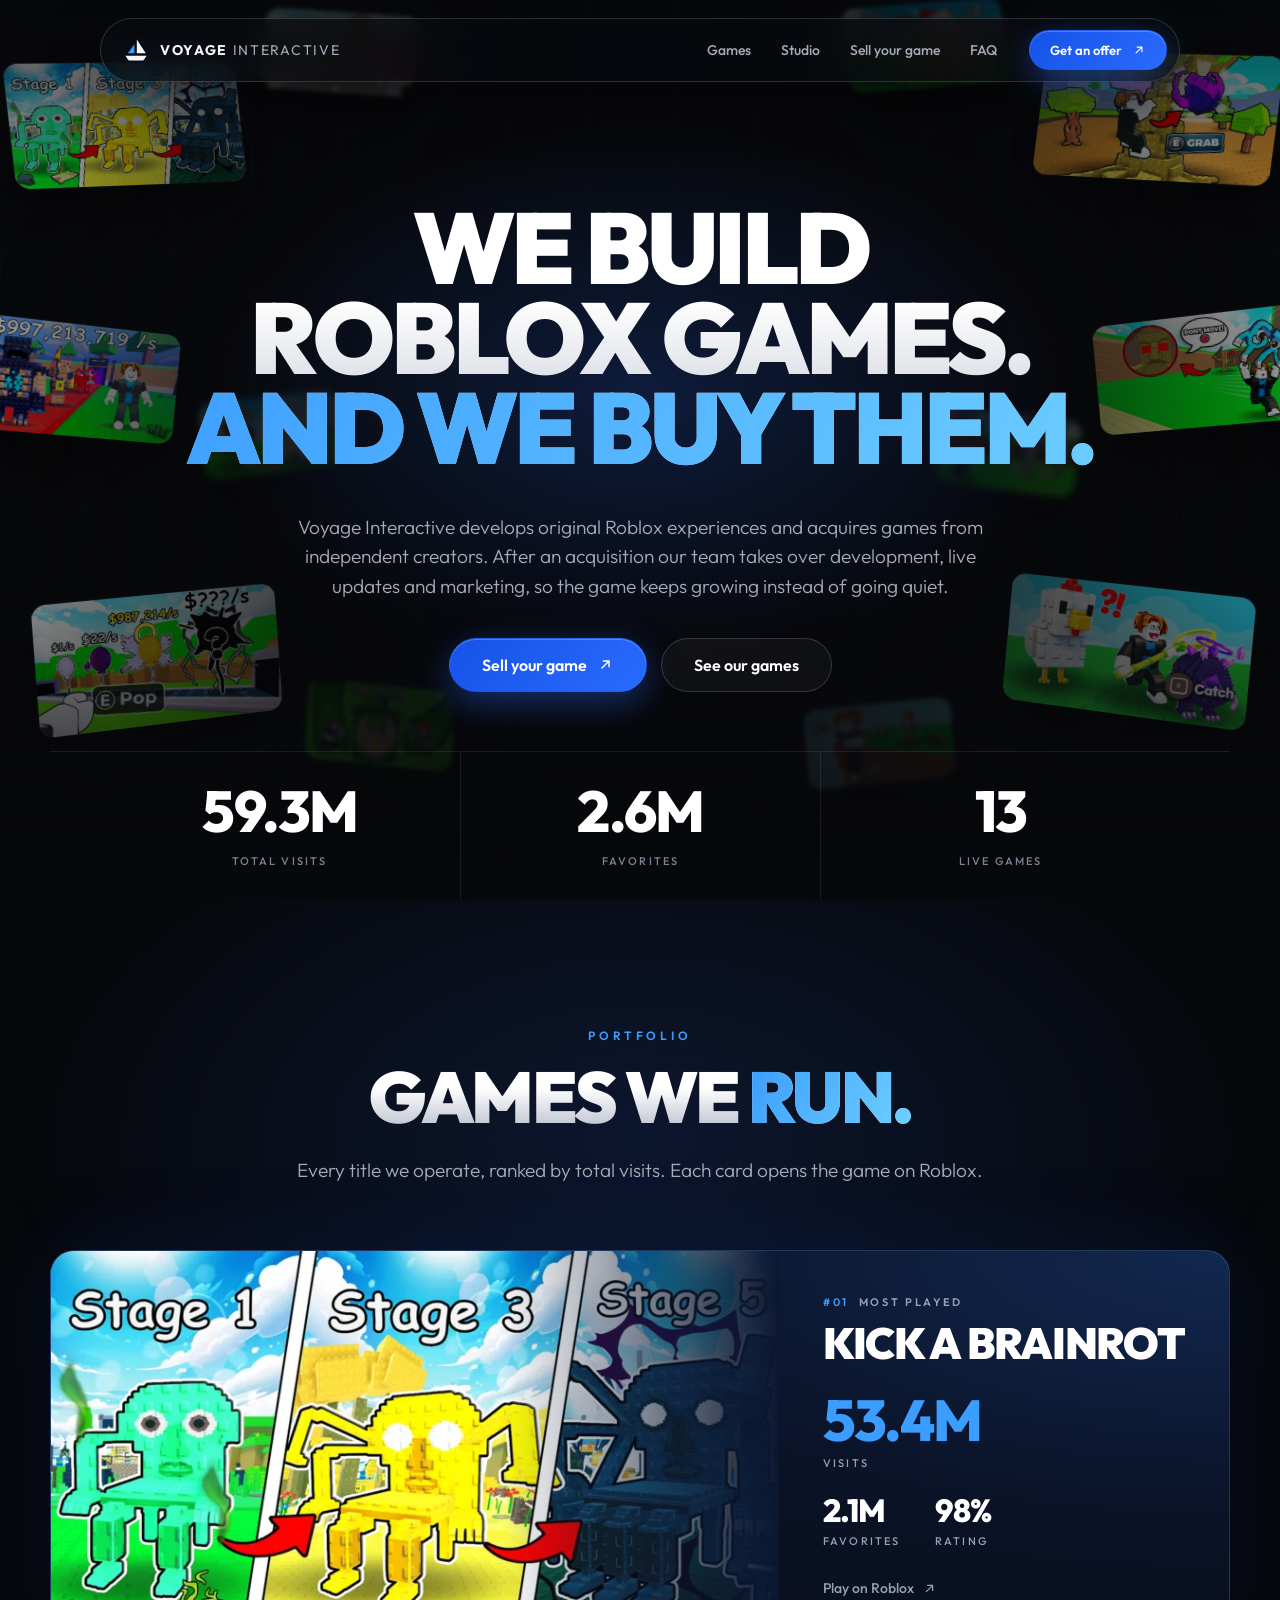
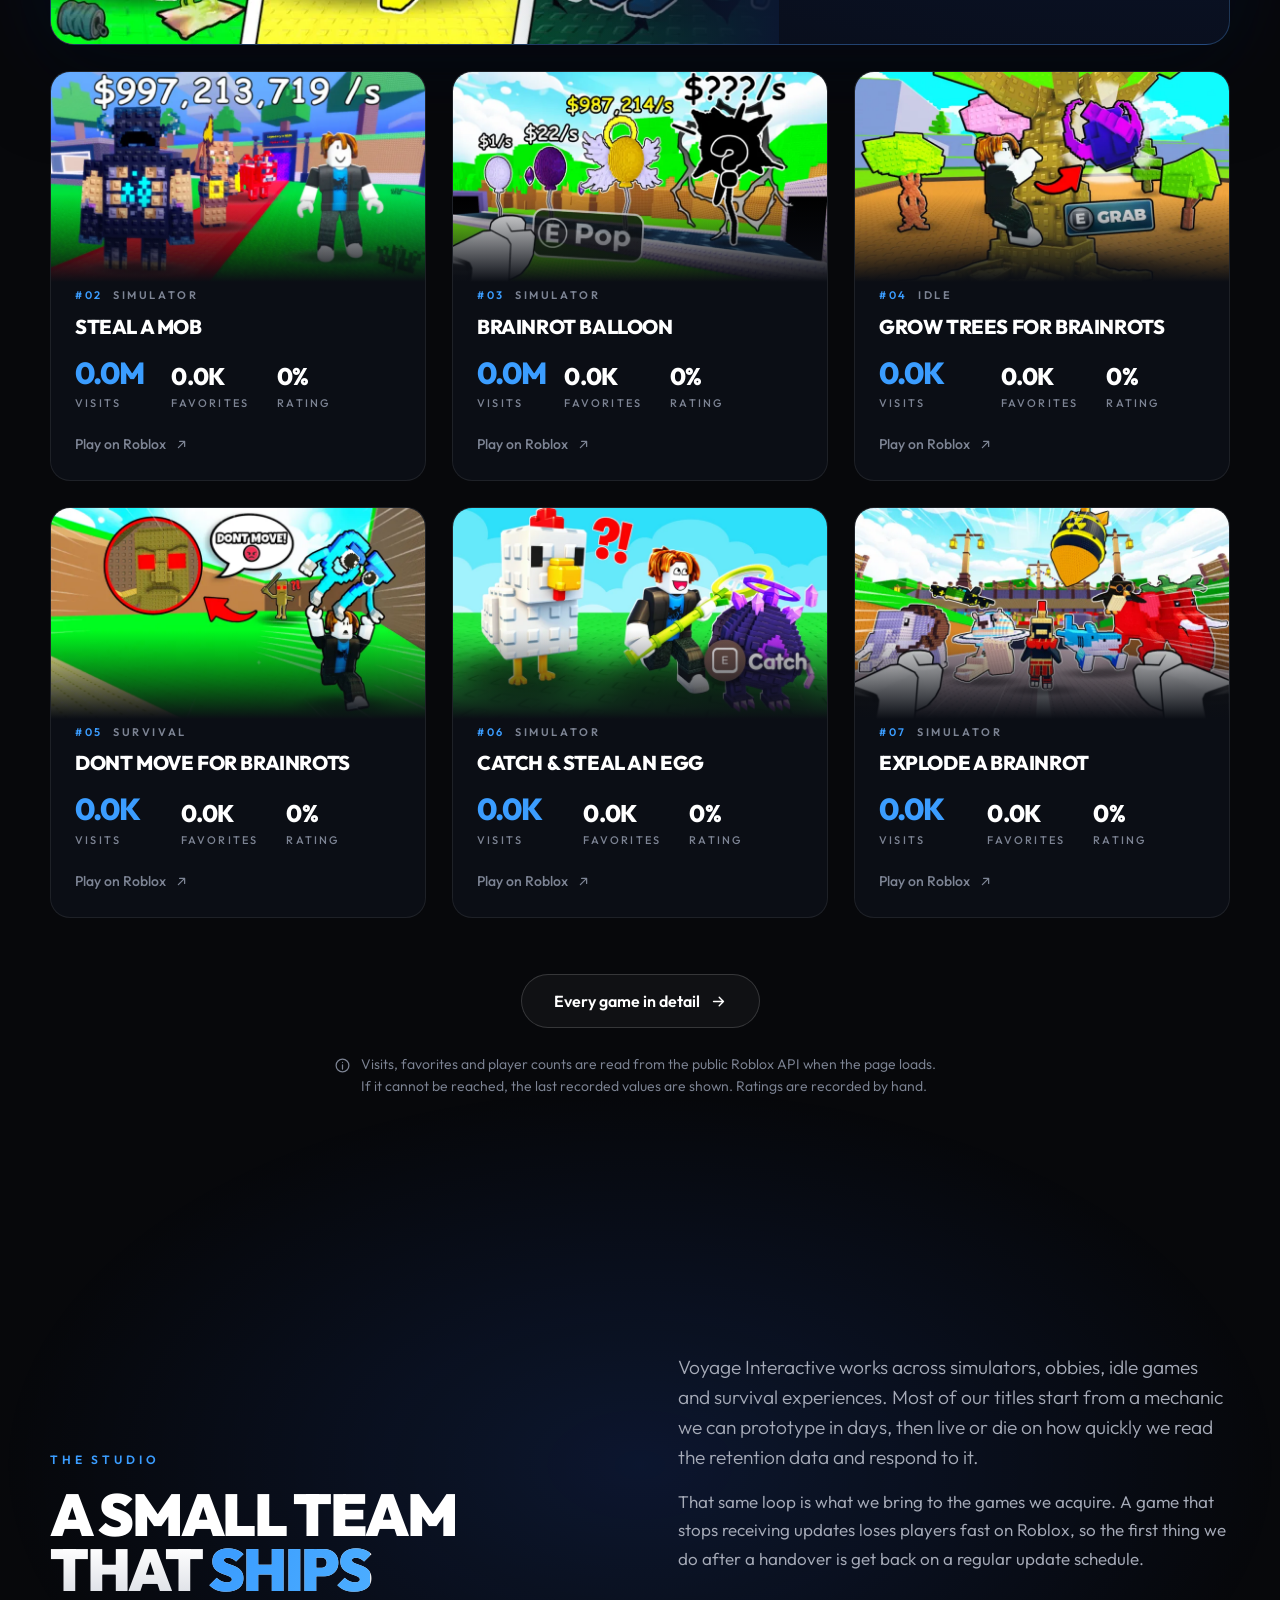
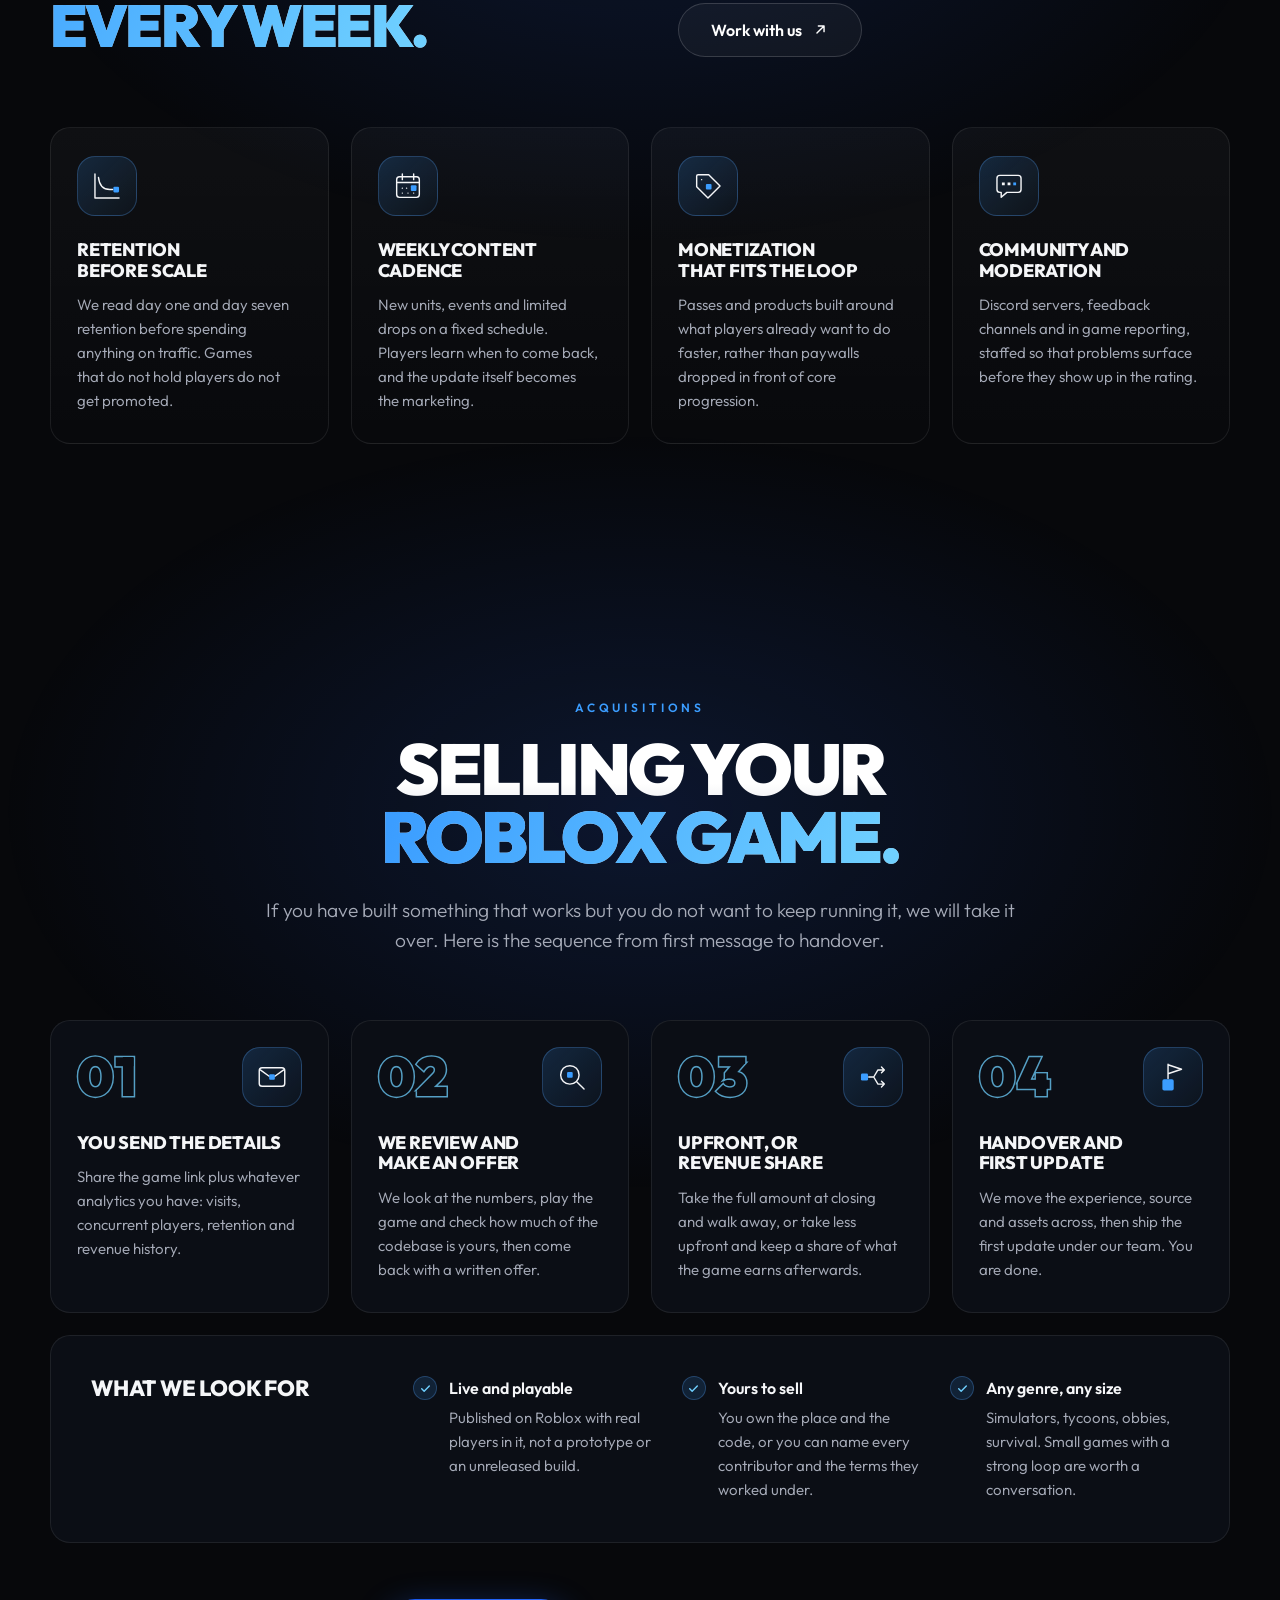
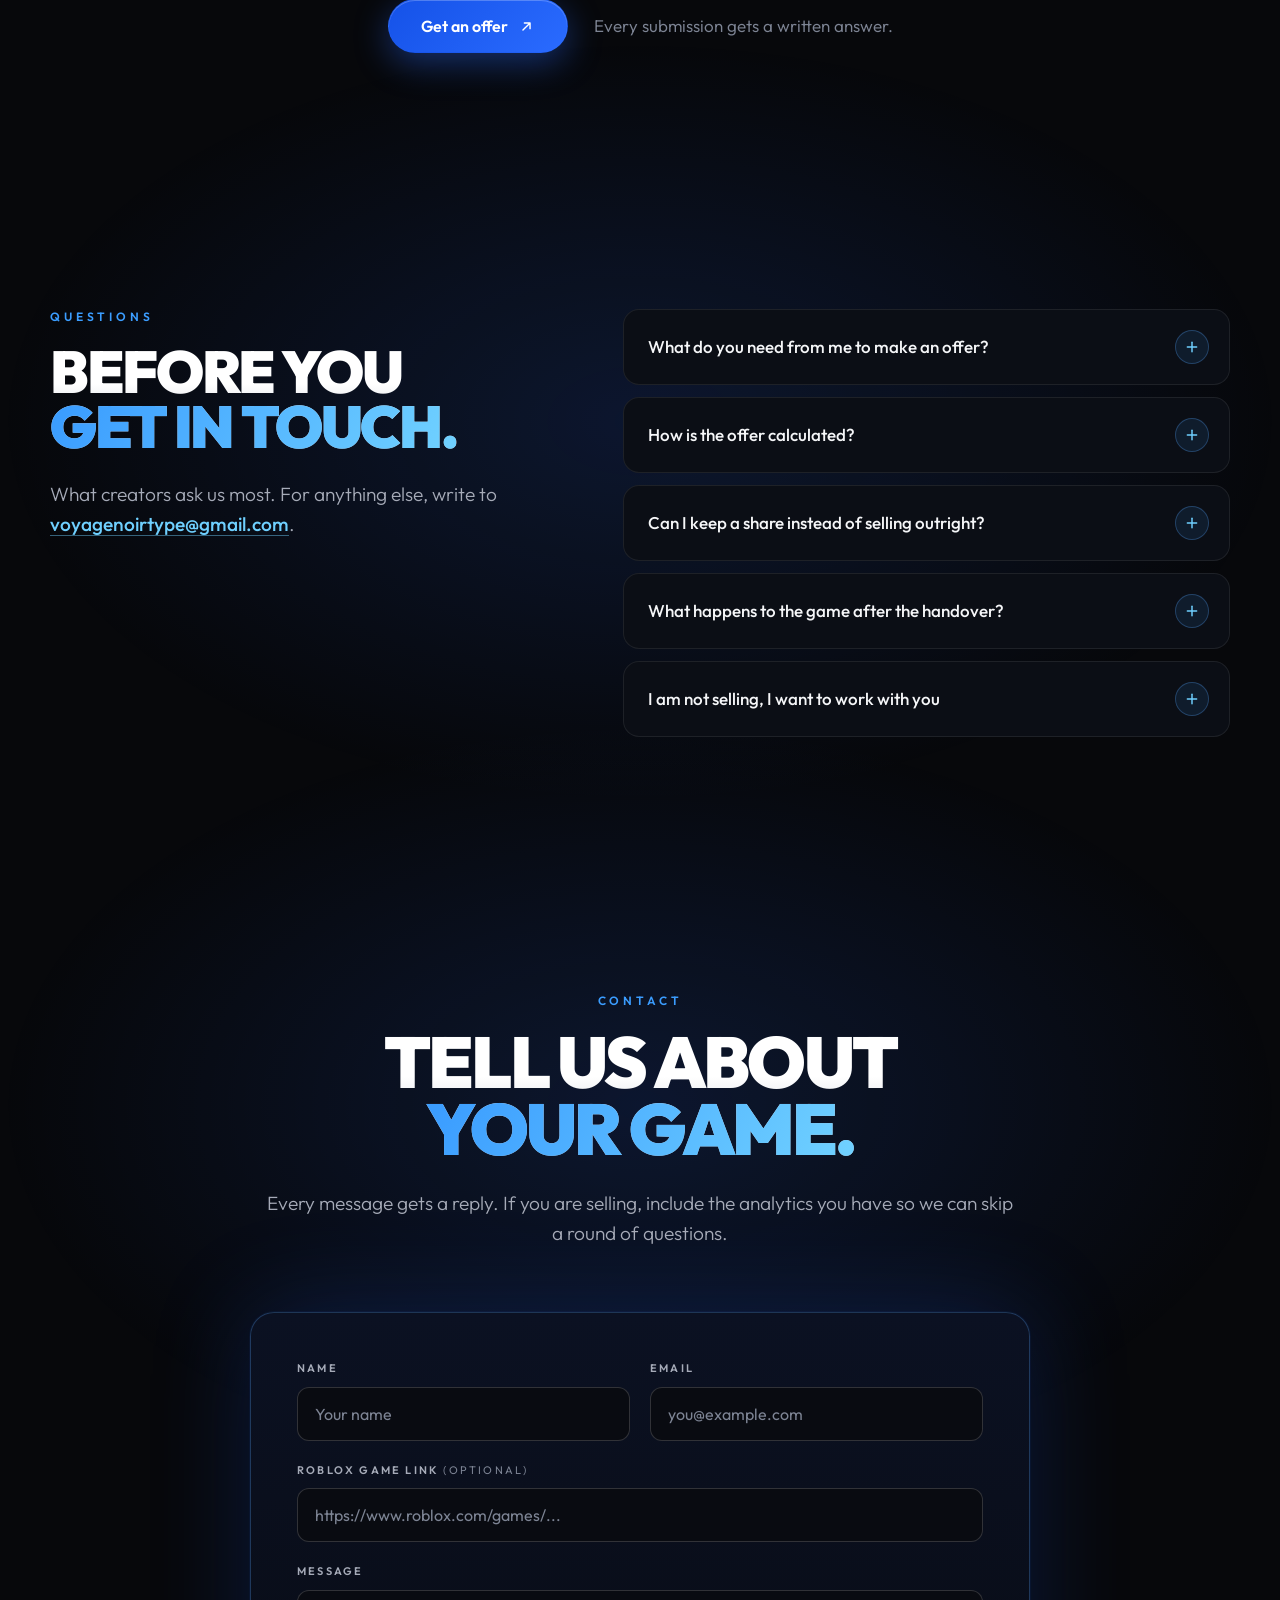
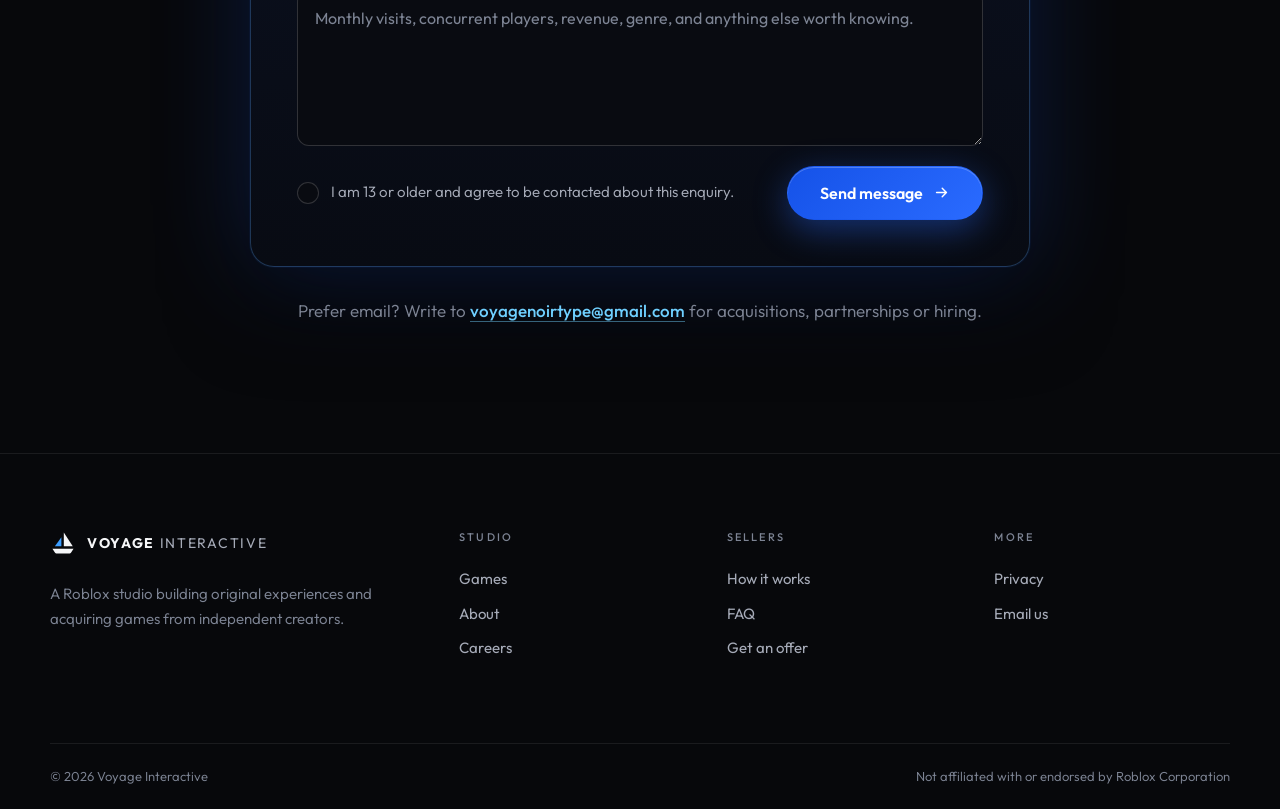
==== commit c59deb12: "Add six games and refresh the recorded stats Catch & Steal an Egg, Push Animals For Eggs, Kick a Pet" ====
--- a/index.html
+++ b/index.html
@@ -13,22 +13,22 @@
   <meta property="og:url"         content="https://voyage-interactive.com/" />
   <meta property="og:title"       content="Voyage Interactive | Roblox game studio and acquisitions" />
   <meta property="og:description" content="We build original Roblox experiences and acquire games from independent creators, then run the development, updates and marketing that grow them." />
-  <meta property="og:image"       content="https://voyage-interactive.com/preview.png" />
+  <meta property="og:image"       content="https://voyage-interactive.com/preview.png?v=903b41a8" />
   <meta property="og:image:width"  content="1200" />
   <meta property="og:image:height" content="630" />
 
   <meta name="twitter:card"        content="summary_large_image" />
   <meta name="twitter:title"       content="Voyage Interactive | Roblox game studio and acquisitions" />
   <meta name="twitter:description" content="We build original Roblox experiences and acquire games from independent creators." />
-  <meta name="twitter:image"       content="https://voyage-interactive.com/preview.png" />
-
-  <link rel="icon" type="image/svg+xml" href="favicon.svg" />
-  <link rel="apple-touch-icon" href="apple-touch-icon.png" />
+  <meta name="twitter:image"       content="https://voyage-interactive.com/preview.png?v=903b41a8" />
+
+  <link rel="icon" type="image/svg+xml" href="favicon.svg?v=c1fb55d5" />
+  <link rel="apple-touch-icon" href="apple-touch-icon.png?v=7cc29d2b" />
   <link rel="preconnect" href="https://fonts.googleapis.com" />
   <link rel="preconnect" href="https://fonts.gstatic.com" crossorigin />
   <link href="https://fonts.googleapis.com/css2?family=Outfit:wght@300..900&display=swap" rel="stylesheet" />
-  <link rel="stylesheet" href="css/style.css" />
-  <noscript><style>.hero-wall, #flagship, .games-grid { display: none; }</style></noscript>
+  <link rel="stylesheet" href="css/style.css?v=fbaf7f4b" />
+  <noscript><style>.hero-wall, #flagship, .games-grid { display: none; } .stat dd { visibility: visible; animation: none; }</style></noscript>
 </head>
 <body>
 
@@ -123,7 +123,7 @@
       <dl class="stats">
         <div class="stat">
           <dt class="label">Total visits</dt>
-          <dd data-figure="visits">58.9M</dd>
+          <dd data-figure="visits">59.3M</dd>
         </div>
         <div class="stat">
           <dt class="label">Favorites</dt>
@@ -131,7 +131,7 @@
         </div>
         <div class="stat">
           <dt class="label">Live games</dt>
-          <dd data-figure="games">7</dd>
+          <dd data-figure="games">13</dd>
         </div>
         <div class="stat stat--live" data-live hidden>
           <dt class="label">Playing now</dt>
@@ -181,7 +181,7 @@
         </div>
         <div class="studio-copy">
           <p class="lede">
-            Voyage Interactive works across simulators, idle games and survival experiences.
+            Voyage Interactive works across simulators, obbies, idle games and survival experiences.
             Most of our titles start from a mechanic we can prototype in days, then live or
             die on how quickly we read the retention data and respond to it.
           </p>
@@ -498,7 +498,7 @@
   </div>
 </footer>
 
-<script src="js/games-data.js"></script>
-<script src="js/script.js"></script>
+<script src="js/games-data.js?v=26cdfc10"></script>
+<script src="js/script.js?v=ab7e600d"></script>
 </body>
 </html>
--- a/css/style.css
+++ b/css/style.css
@@ -456,6 +456,12 @@
   opacity: var(--o, 1);
   filter: brightness(var(--b, 0.62)) blur(var(--blur, 0px));
   transform: rotateX(var(--rx, 0deg)) rotateY(var(--ry, 0deg)) rotateZ(var(--rz, 0deg));
+  /* the pointer: --mx and --my run from -1 to 1 (js/script.js) and the tile
+     moves against them, up to --depth pixels sideways and two thirds of
+     that up and down. Kept apart from transform, which the drift animates. */
+  translate:
+    calc(var(--mx, 0) * var(--depth, 12) * -1px)
+    calc(var(--my, 0) * var(--depth, 12) * -0.66px);
   animation: drift var(--t, 16s) ease-in-out infinite alternate;
 }
 .wall-tile--sq { aspect-ratio: 1; }
@@ -464,19 +470,21 @@
   to { transform: translate3d(0, var(--dy, -14px), 0) rotateX(var(--rx, 0deg)) rotateY(var(--ry, 0deg)) rotateZ(var(--rz, 0deg)); }
 }
 
-/* twelve places; the script deals the art into them */
-.wall-tile:nth-child(1)  { --x: 1.5%;  --y: 7%;   --w: 17%;   --ry: 20deg;  --rz: -6deg; --t: 17s; }
-.wall-tile:nth-child(2)  { --x: -2%;   --y: 36%;  --w: 15.5%; --ry: 24deg;  --rz: 5deg;  --t: 21s; --dy: 12px; }
-.wall-tile:nth-child(3)  { --x: 3.5%;  --y: 66%;  --w: 18%;   --ry: 18deg;  --rz: -4deg; --t: 19s; }
-.wall-tile:nth-child(4)  { --x: 81.5%; --y: 6%;   --w: 17.5%; --ry: -20deg; --rz: 7deg;  --t: 20s; --dy: 12px; }
-.wall-tile:nth-child(5)  { --x: 86%;   --y: 35%;  --w: 15.5%; --ry: -24deg; --rz: -5deg; --t: 18s; }
-.wall-tile:nth-child(6)  { --x: 79%;   --y: 65%;  --w: 18%;   --ry: -18deg; --rz: 5deg;  --t: 22s; --dy: 12px; }
-.wall-tile:nth-child(7)  { --x: 20.5%; --y: 1%;   --w: 12%;   --rx: 10deg;  --rz: 4deg;  --b: 0.4; --blur: 2px; --t: 24s; }
-.wall-tile:nth-child(8)  { --x: 66%;   --y: 0%;   --w: 12.5%; --rx: 10deg;  --rz: -5deg; --b: 0.4; --blur: 2px; --t: 23s; }
-.wall-tile:nth-child(9)  { --x: 16%;   --y: 44%;  --w: 10.5%; --ry: 14deg;  --rz: -7deg; --b: 0.34; --blur: 3px; --t: 26s; }
-.wall-tile:nth-child(10) { --x: 73.5%; --y: 46%;  --w: 10.5%; --ry: -14deg; --rz: 7deg;  --b: 0.34; --blur: 3px; --t: 25s; }
-.wall-tile:nth-child(11) { --x: 24%;   --y: 76%;  --w: 11.5%; --rx: -8deg;  --rz: 6deg;  --b: 0.36; --blur: 2px; --t: 22s; }
-.wall-tile:nth-child(12) { --x: 63%;   --y: 78%;  --w: 11.5%; --rx: -8deg;  --rz: -6deg; --b: 0.36; --blur: 2px; --t: 27s; }
+/* twelve places; the script deals the art into them. --depth is how far a
+   tile travels with the pointer: the six sharp ones are near, the six
+   blurred ones far away. */
+.wall-tile:nth-child(1)  { --x: 1.5%;  --y: 7%;   --w: 17%;   --ry: 20deg;  --rz: -6deg; --t: 17s; --depth: 30; }
+.wall-tile:nth-child(2)  { --x: -2%;   --y: 36%;  --w: 15.5%; --ry: 24deg;  --rz: 5deg;  --t: 21s; --dy: 12px; --depth: 24; }
+.wall-tile:nth-child(3)  { --x: 3.5%;  --y: 66%;  --w: 18%;   --ry: 18deg;  --rz: -4deg; --t: 19s; --depth: 34; }
+.wall-tile:nth-child(4)  { --x: 81.5%; --y: 6%;   --w: 17.5%; --ry: -20deg; --rz: 7deg;  --t: 20s; --dy: 12px; --depth: 32; }
+.wall-tile:nth-child(5)  { --x: 86%;   --y: 35%;  --w: 15.5%; --ry: -24deg; --rz: -5deg; --t: 18s; --depth: 24; }
+.wall-tile:nth-child(6)  { --x: 79%;   --y: 65%;  --w: 18%;   --ry: -18deg; --rz: 5deg;  --t: 22s; --dy: 12px; --depth: 34; }
+.wall-tile:nth-child(7)  { --x: 20.5%; --y: 1%;   --w: 12%;   --rx: 10deg;  --rz: 4deg;  --b: 0.4; --blur: 2px; --t: 24s; --depth: 11; }
+.wall-tile:nth-child(8)  { --x: 66%;   --y: 0%;   --w: 12.5%; --rx: 10deg;  --rz: -5deg; --b: 0.4; --blur: 2px; --t: 23s; --depth: 11; }
+.wall-tile:nth-child(9)  { --x: 16%;   --y: 44%;  --w: 10.5%; --ry: 14deg;  --rz: -7deg; --b: 0.34; --blur: 3px; --t: 26s; --depth: 8; }
+.wall-tile:nth-child(10) { --x: 73.5%; --y: 46%;  --w: 10.5%; --ry: -14deg; --rz: 7deg;  --b: 0.34; --blur: 3px; --t: 25s; --depth: 8; }
+.wall-tile:nth-child(11) { --x: 24%;   --y: 76%;  --w: 11.5%; --rx: -8deg;  --rz: 6deg;  --b: 0.36; --blur: 2px; --t: 22s; --depth: 13; }
+.wall-tile:nth-child(12) { --x: 63%;   --y: 78%;  --w: 11.5%; --rx: -8deg;  --rz: -6deg; --b: 0.36; --blur: 2px; --t: 27s; --depth: 13; }
 
 /* the dark pool in the middle, a blue light behind the title, and a
    fade into the page at the bottom */
@@ -510,7 +518,10 @@
   border-left: 1px solid var(--line);
 }
 .stat:first-child { border-left: 0; }
+/* as wide as its text and no wider, so a number counting up (below) can
+   start from the figure's own left edge */
 .stat dd {
+  align-self: center;
   font-size: clamp(2rem, 4.6vw, 3.6rem);
   font-weight: 800;
   line-height: 1;
@@ -518,6 +529,31 @@
   color: #fff;
 }
 .stat--live dd { color: var(--green); }
+
+/* The figures count up from zero (js/games-data.js). They stay out of
+   sight until the script takes them over, so the recorded value never
+   shows for a moment and then drops to zero. If the script never arrives
+   they appear by themselves after three seconds. */
+.stat dd { visibility: hidden; animation: appear 0s 3s forwards; }
+.stat dd.is-counted { visibility: visible; animation: none; }
+@keyframes appear { to { visibility: visible; } }
+
+/* A figure while it counts up. Its own text is the real figure and is
+   left in place, unpainted: it holds the final width, so nothing beside
+   it moves, and it is what a screen reader hears. The running number
+   comes from data-shown and is drawn over it, from the same left edge,
+   so it grows to the right and lands exactly on the real one. */
+[data-shown] { position: relative; -webkit-text-fill-color: transparent; }
+[data-shown]::after {
+  content: attr(data-shown);
+  content: attr(data-shown) / '';   /* where supported: generated text with no spoken form */
+  position: absolute;
+  left: 0; top: 0;
+  white-space: nowrap;
+  -webkit-text-fill-color: currentColor;
+}
+/* an inline box would place the running number by its font's ascent */
+[data-count] { display: inline-block; }
 
 /* ---------- Games ---------- */
 /* The most played game gets a card of its own, art on the left. */
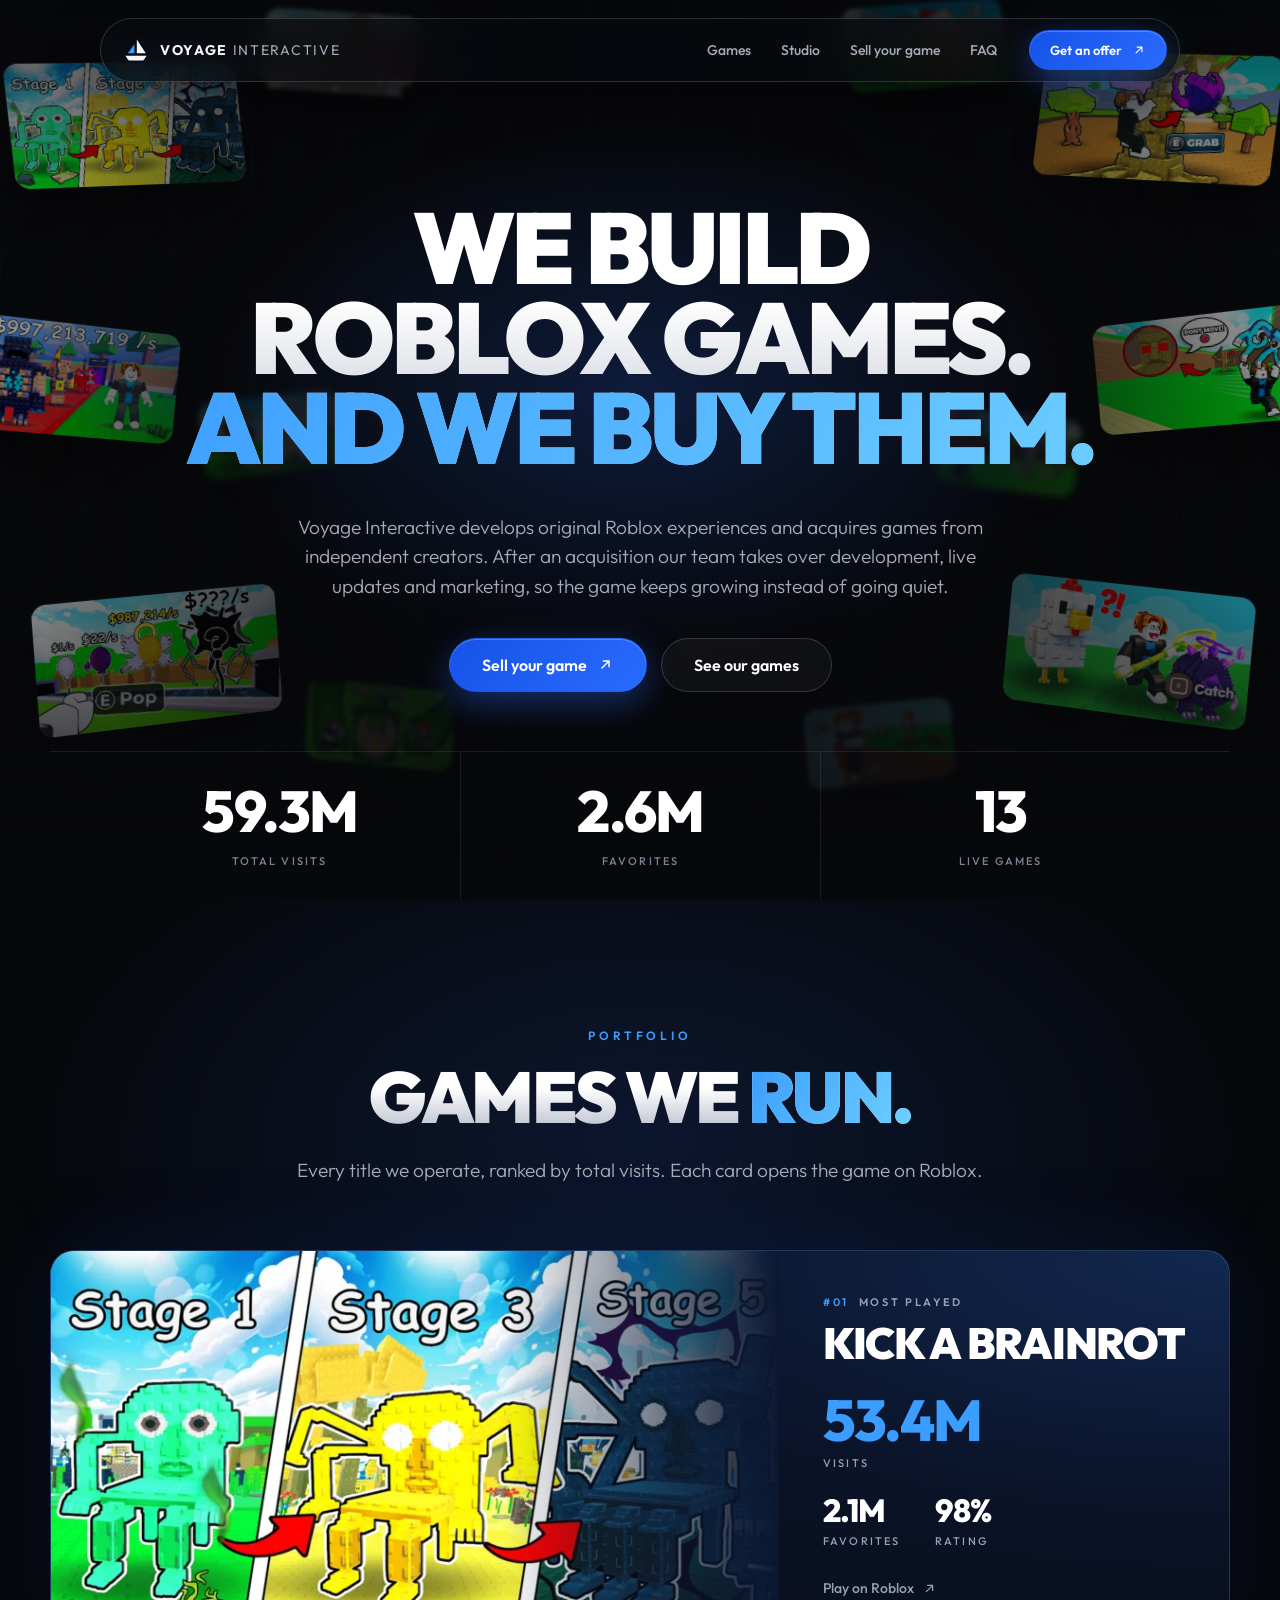
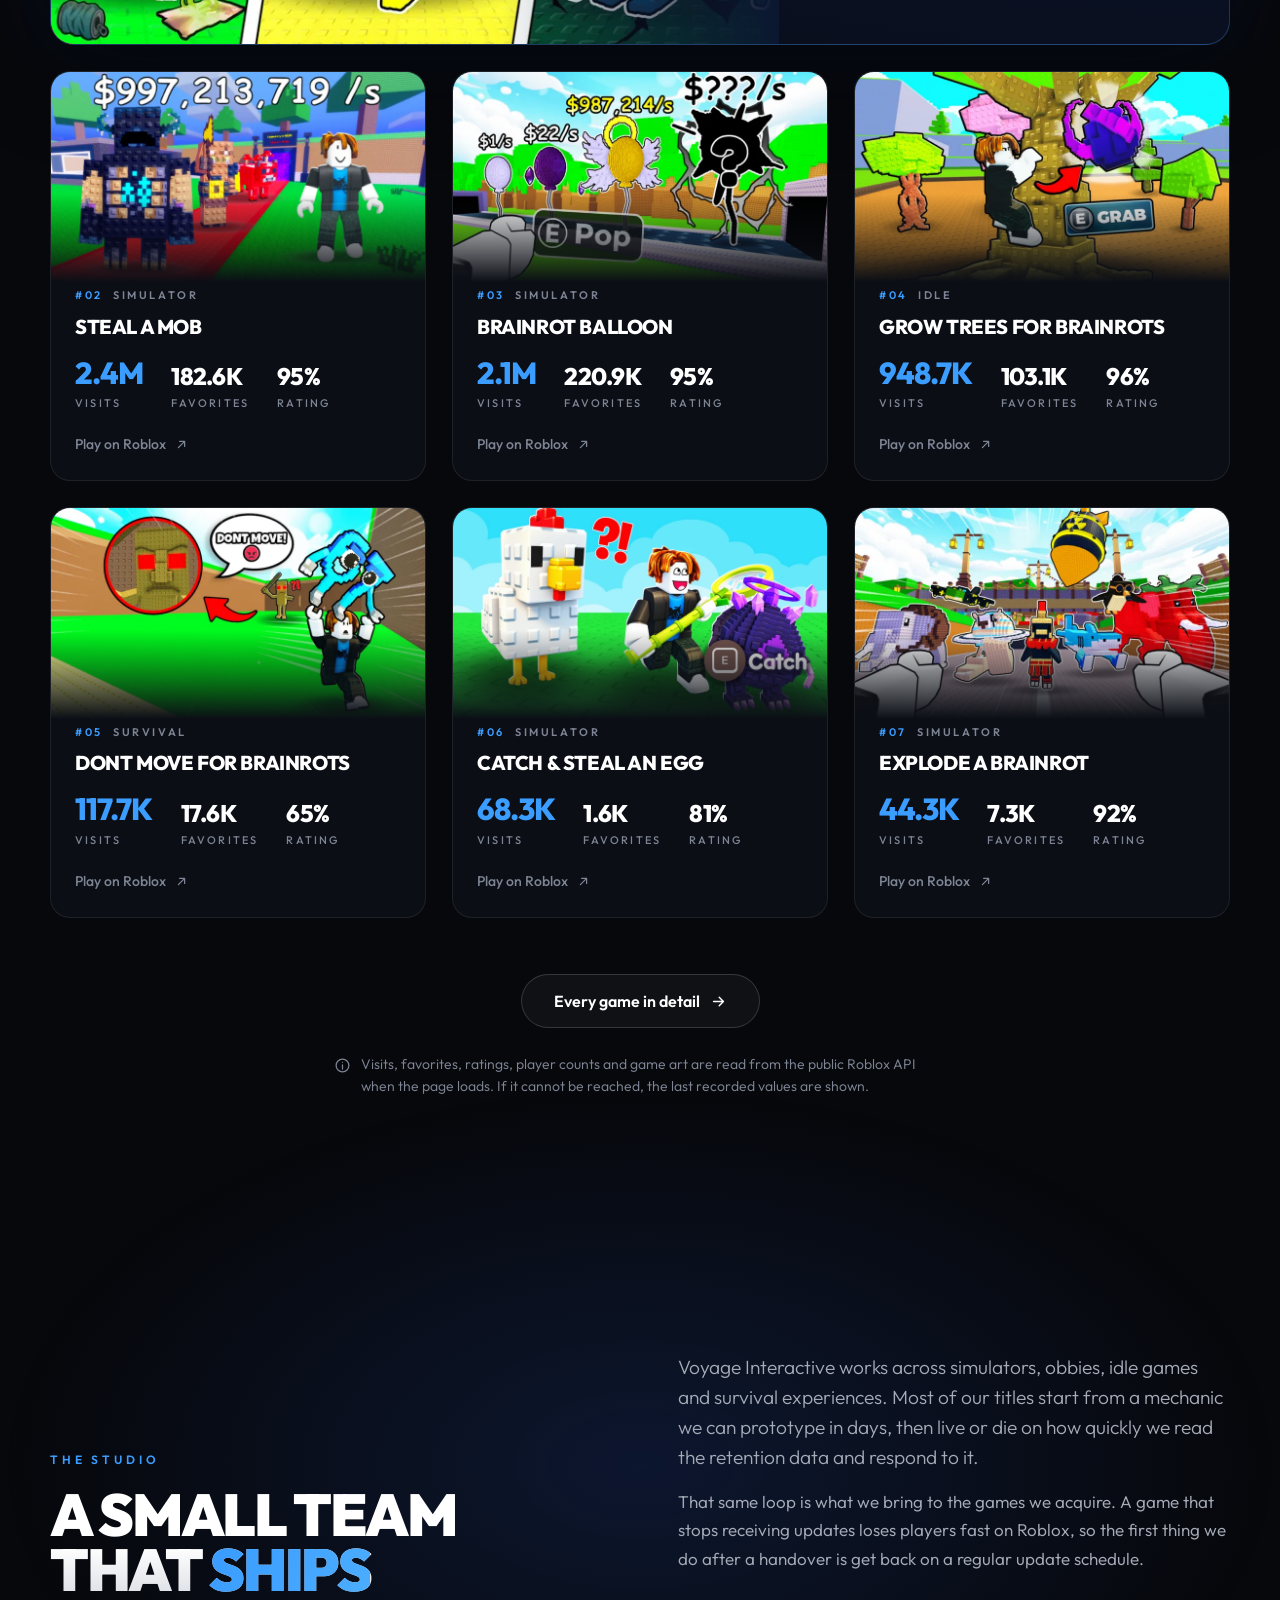
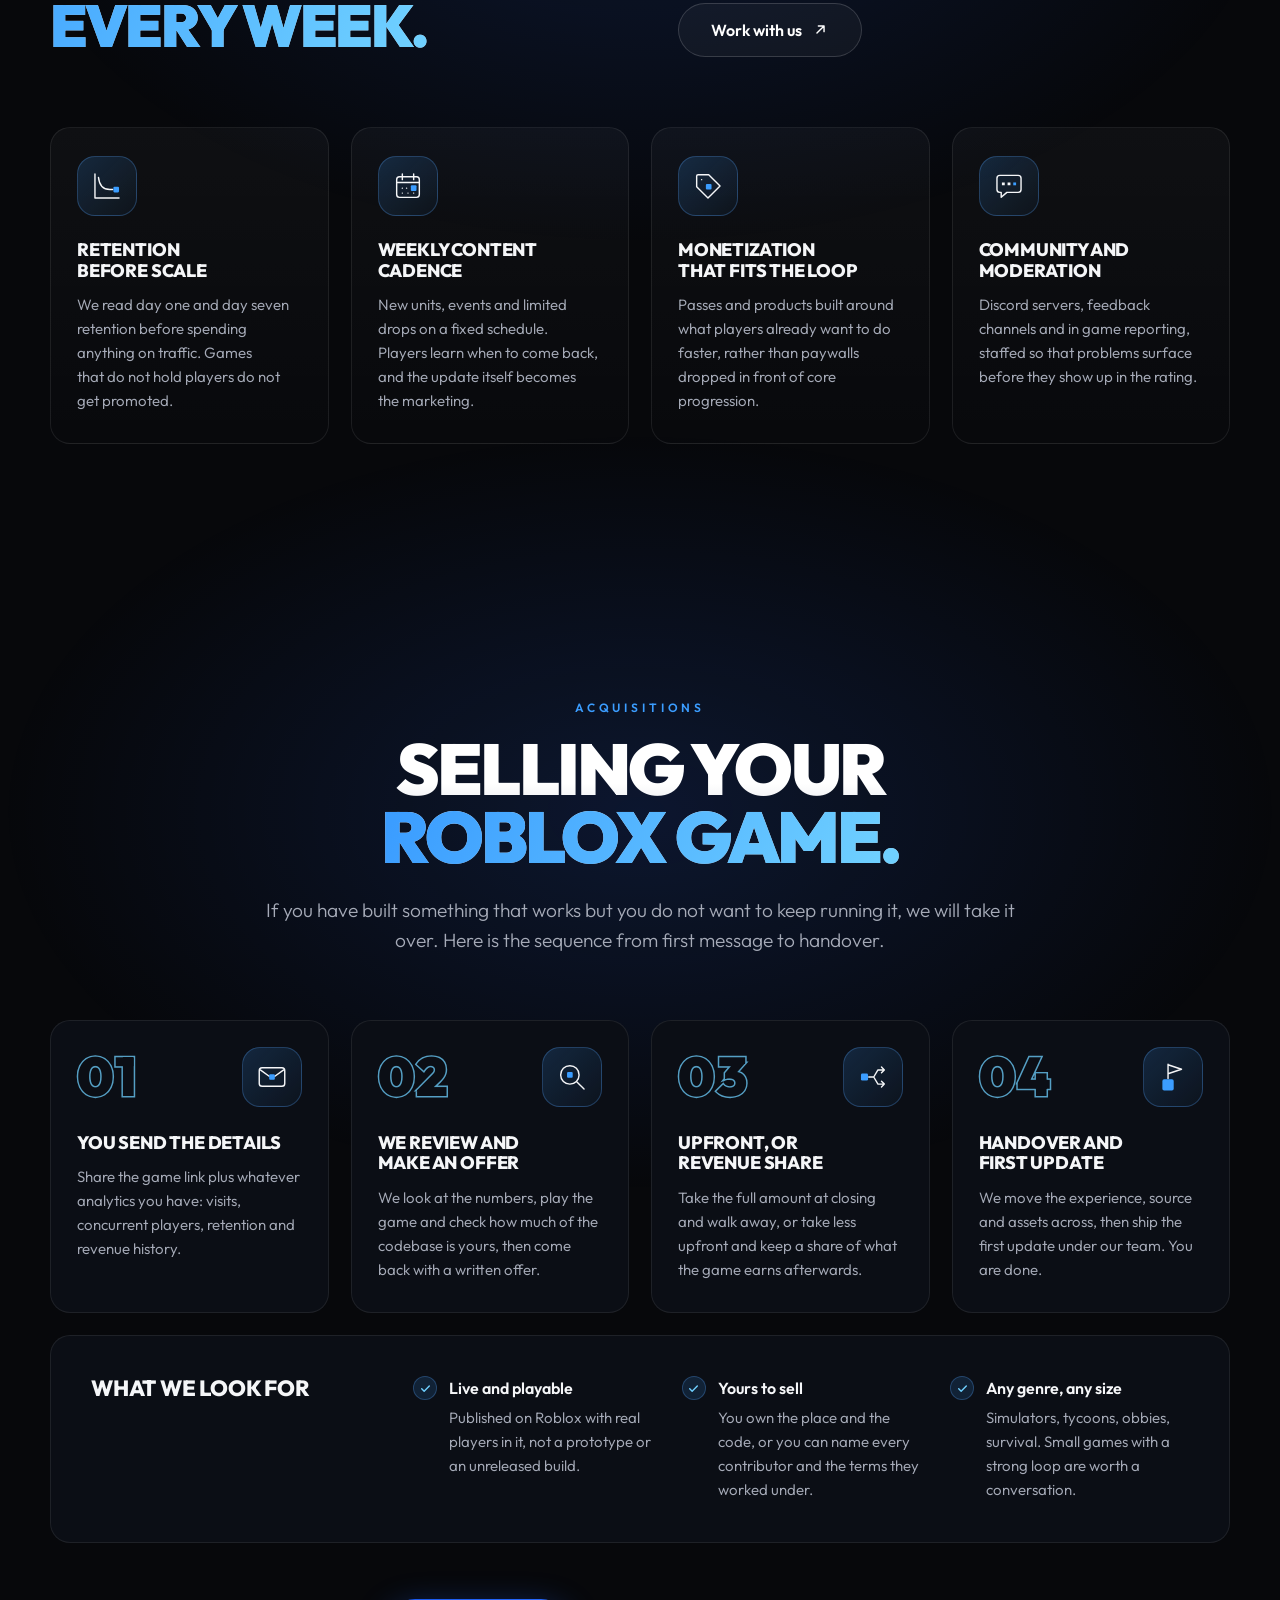
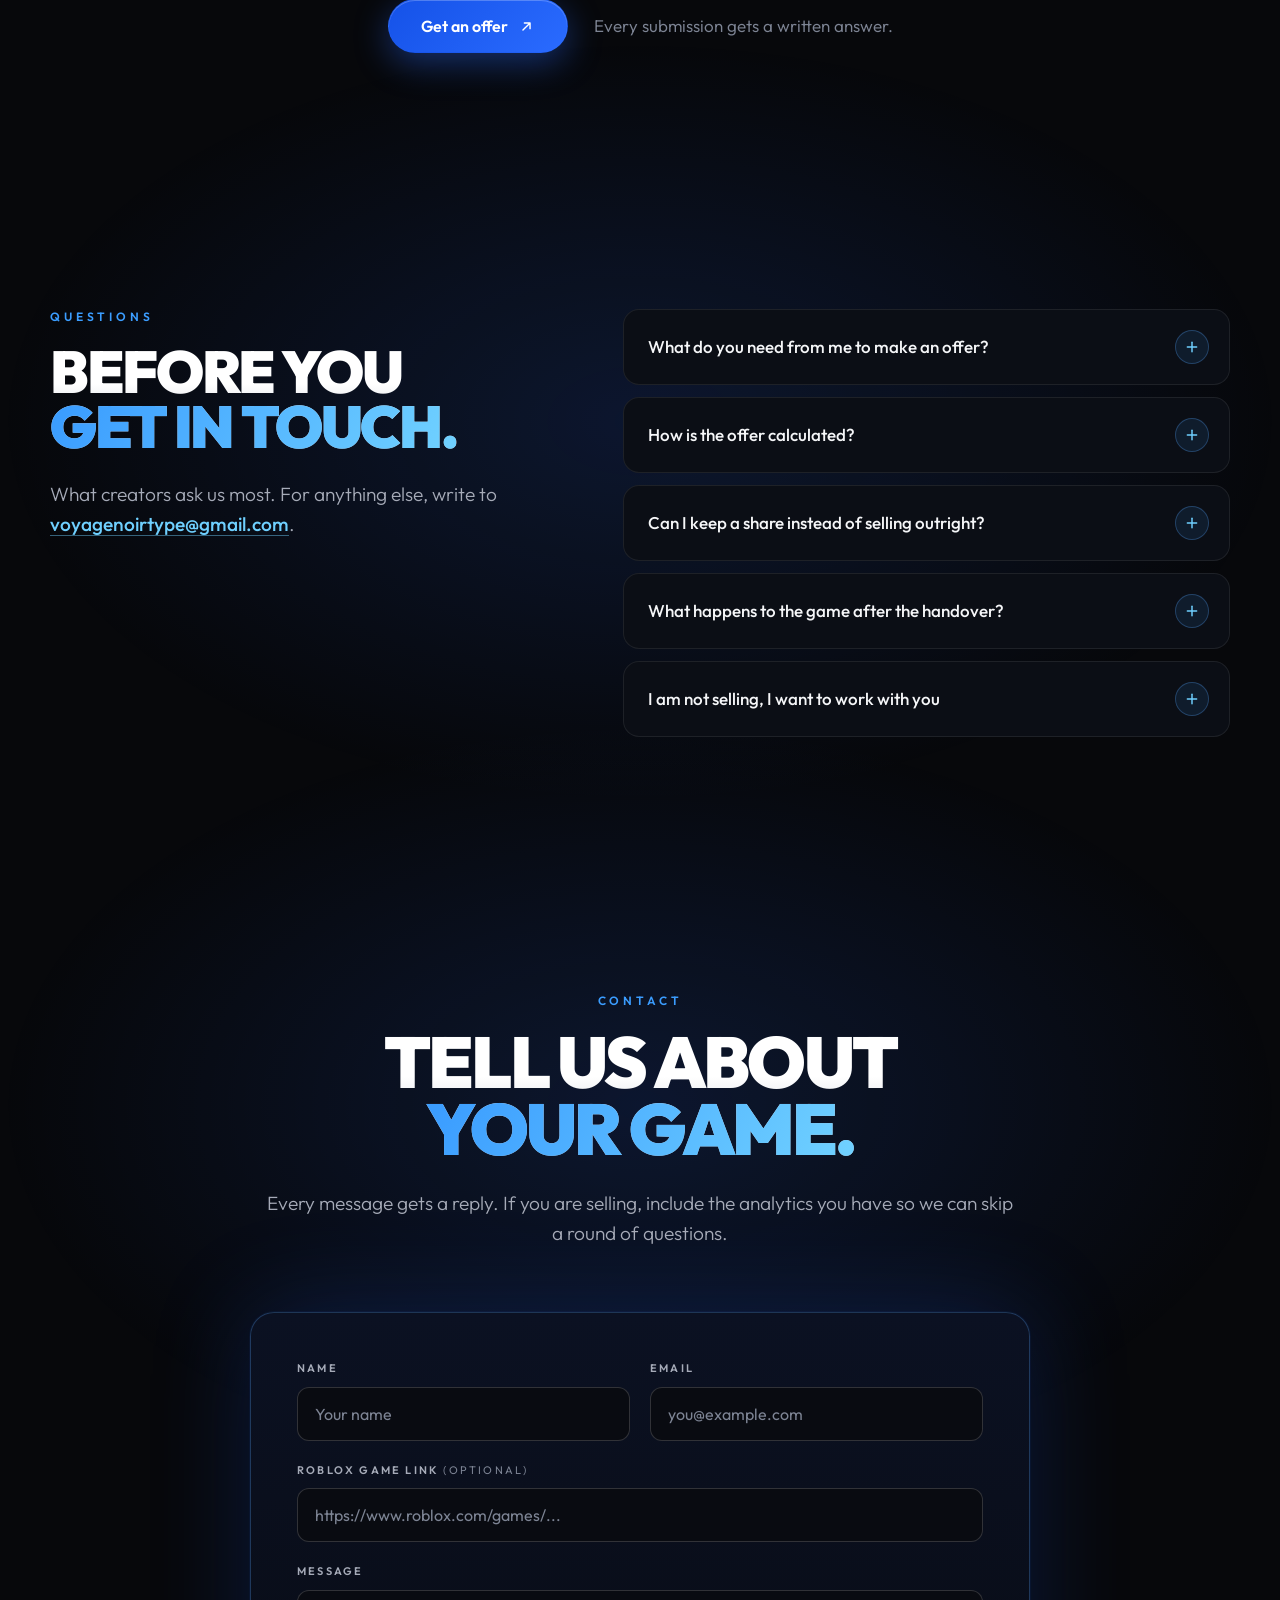
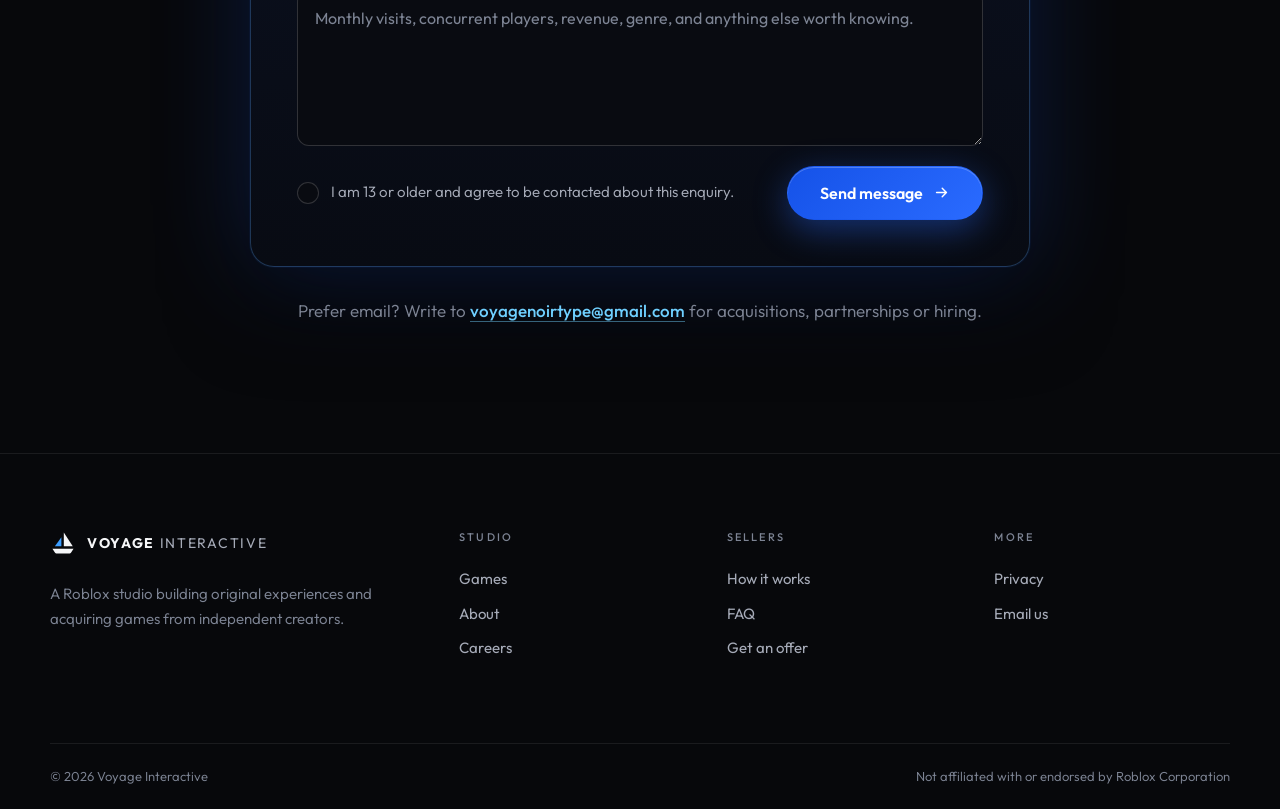
==== commit d9b02bcb: "Take every game's art and rating live from Roblox The covers and icons now come from the Roblox thum" ====
--- a/index.html
+++ b/index.html
@@ -162,9 +162,9 @@
         <p class="note">
           <svg class="icon" aria-hidden="true"><use href="#i-info"/></svg>
           <span>
-            Visits, favorites and player counts are read from the public Roblox API when the
-            page loads. If it cannot be reached, the last recorded values are shown. Ratings
-            are recorded by hand.
+            Visits, favorites, ratings, player counts and game art are read from the public
+            Roblox API when the page loads. If it cannot be reached, the last recorded values
+            are shown.
           </span>
         </p>
       </div>
@@ -498,7 +498,7 @@
   </div>
 </footer>
 
-<script src="js/games-data.js?v=26cdfc10"></script>
+<script src="js/games-data.js?v=fdab37c9"></script>
 <script src="js/script.js?v=ab7e600d"></script>
 </body>
 </html>
